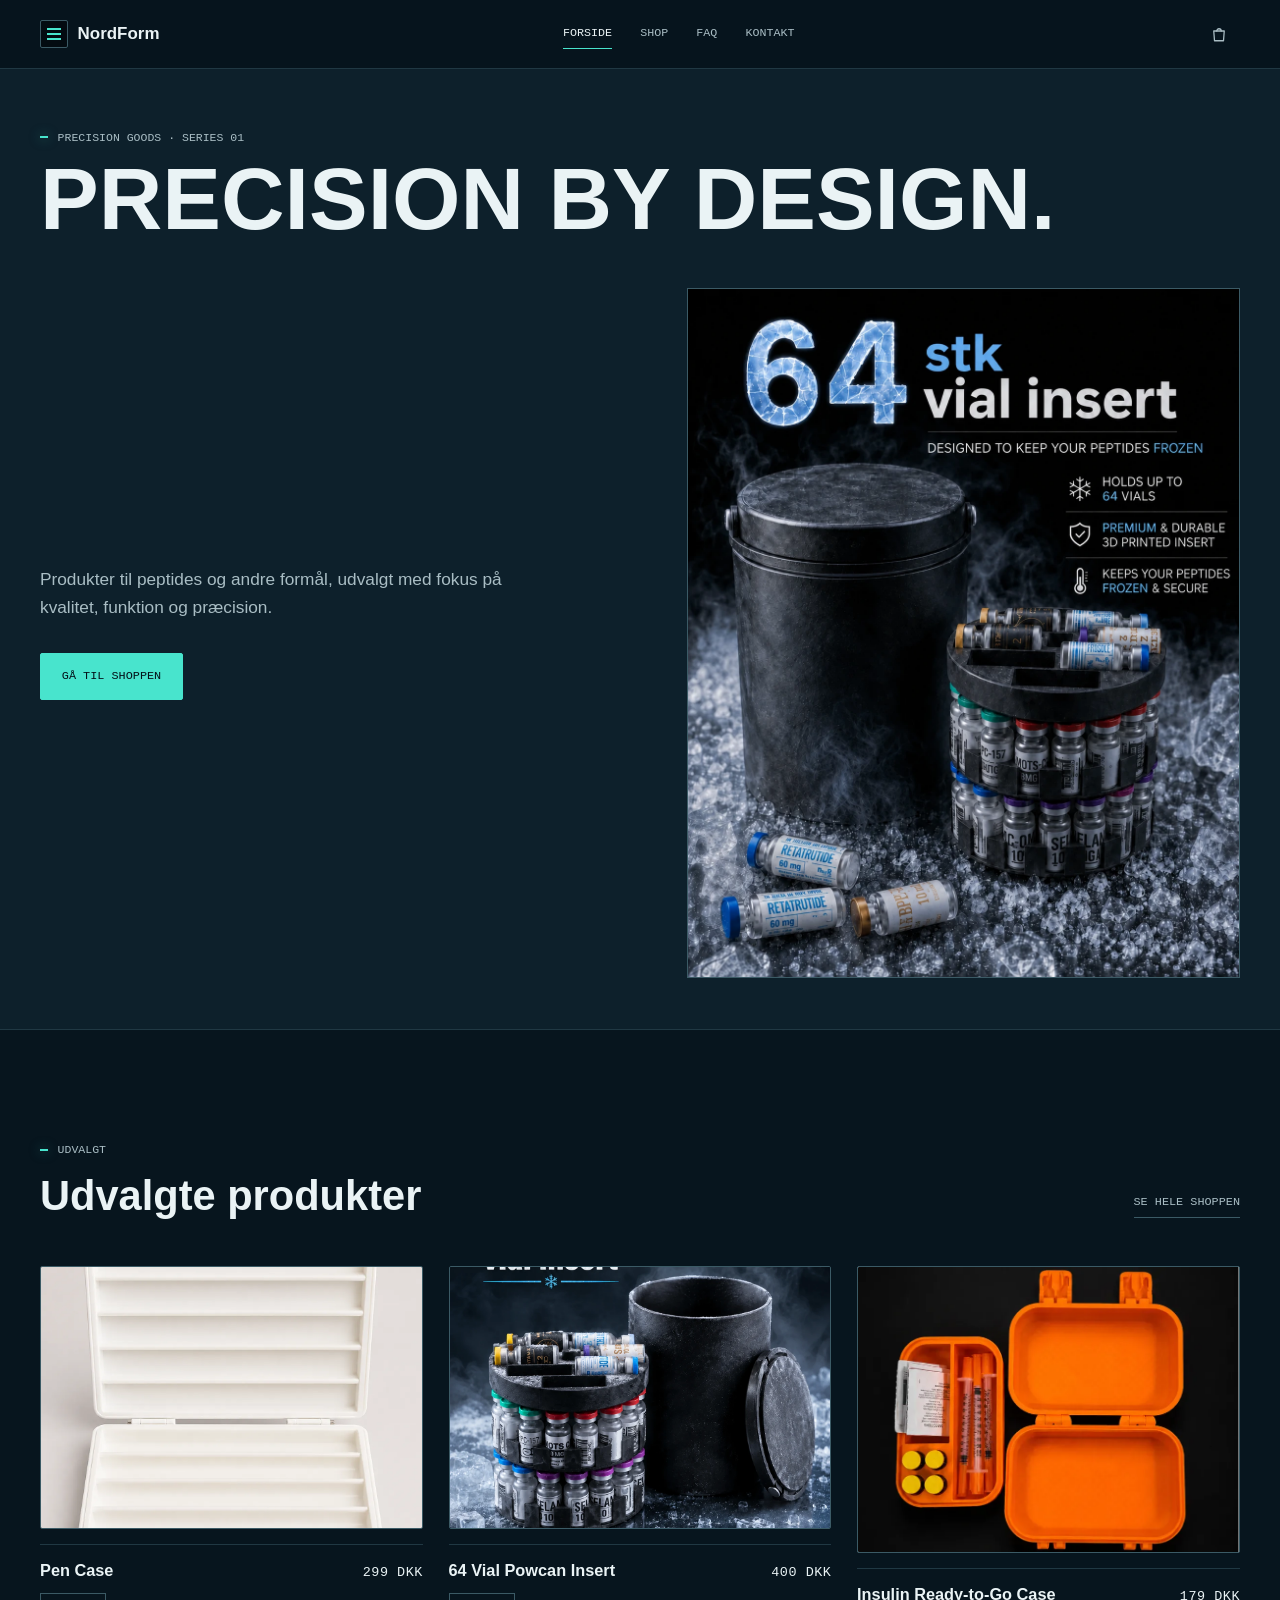
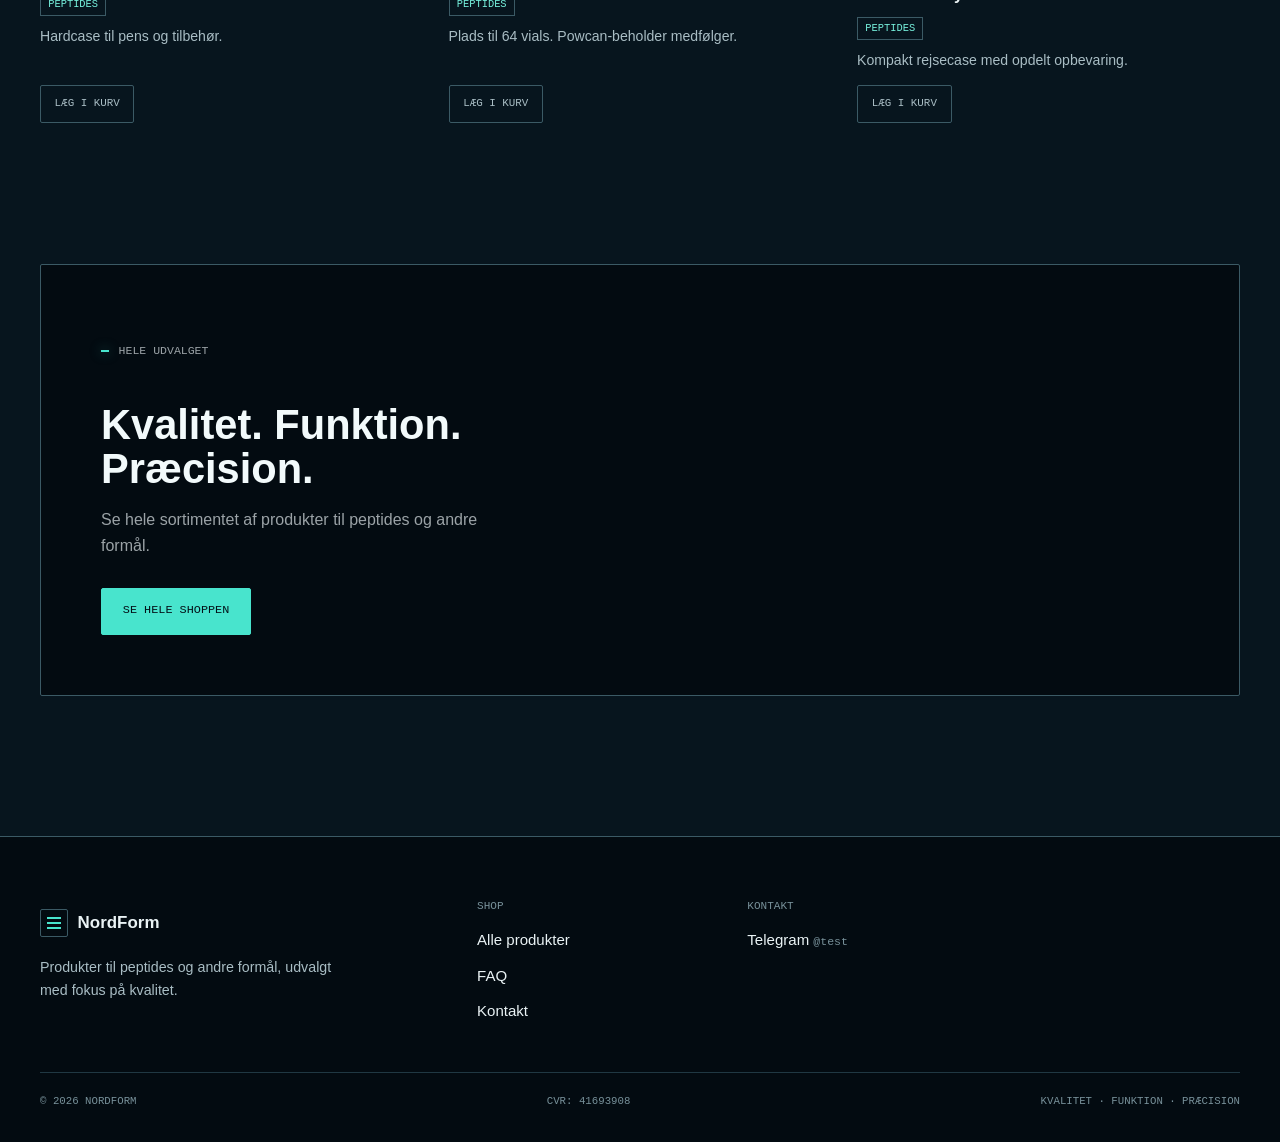
==== index.html @ 7361eb03 "1" ====
<!DOCTYPE html>
<html lang="da">
<head>
<meta charset="utf-8">
<meta name="viewport" content="width=device-width, initial-scale=1">
<title>NordForm | Shop af opbevaring og tilbehør</title>
<meta name="description" content="Shop NordForms udvalg af organiserings- og opbevaringsprodukter til vials, pens og tilbehør. Se priser og bestil via Telegram.">
<link rel="canonical" href="https://melorm301.github.io/3d-shop/">
<meta property="og:type" content="website">
<meta property="og:site_name" content="NordForm">
<meta property="og:title" content="NordForm | Shop af opbevaring og tilbehør">
<meta property="og:description" content="Shop NordForms udvalg af organiserings- og opbevaringsprodukter til vials, pens og tilbehør.">
<meta property="og:url" content="https://melorm301.github.io/3d-shop/">
<meta property="og:image" content="https://melorm301.github.io/3d-shop/images/products/64-vial-powcan-insert-02.webp">
<script type="application/ld+json">
{"@context":"https://schema.org","@graph":[{"@type":"WebSite","@id":"https://melorm301.github.io/3d-shop/#website","url":"https://melorm301.github.io/3d-shop/","name":"NordForm","inLanguage":"da"},{"@type":"Organization","@id":"https://melorm301.github.io/3d-shop/#organization","name":"NordForm","url":"https://melorm301.github.io/3d-shop/","identifier":{"@type":"PropertyValue","propertyID":"CVR","value":"41693908"}}]}
</script>
<meta name="theme-color" content="#07151E">
<link rel="icon" href="assets/favicon.svg" type="image/svg+xml">
<link rel="stylesheet" href="css/style.css">
</head>
<body>

<a class="skip-link" href="#main">Spring til indhold</a>

<header class="site-header">
  <div class="wrap header-bar">
    <a class="brand" href="index.html" aria-label="Til forsiden">
      <span class="brand-mark" aria-hidden="true"><i></i><i></i><i></i></span>
      <span class="brand-name" data-shop-name>NordForm</span>
    </a>

    <nav class="nav" aria-label="Hovedmenu">
      <a class="nav-link" href="index.html" aria-current="page">Forside</a>
      <a class="nav-link" href="shop.html">Shop</a>
      <a class="nav-link" href="faq.html">FAQ</a>
      <a class="nav-link" href="contact.html">Kontakt</a>
    </nav>

    <div class="header-actions">
      <a class="cart-link" href="cart.html" aria-label="Kurv"><span data-icon="bag"></span><span class="cart-count" data-cart-count hidden>0</span></a>
      <button class="nav-toggle" type="button" data-nav-toggle aria-expanded="false" aria-controls="mobile-nav" aria-label="Åbn menu">
        <svg class="icon" viewBox="0 0 24 24" aria-hidden="true" focusable="false"><path d="M4 6h16"/><path d="M4 12h16"/><path d="M4 18h16"/></svg>
      </button>
    </div>
  </div>

  <div class="mobile-nav" id="mobile-nav" data-mobile-nav>
    <a href="index.html">Forside</a>
    <a href="shop.html">Shop</a>
    <a href="faq.html">FAQ</a>
    <a href="contact.html">Kontakt</a>
    <a href="cart.html">Kurv <span class="cart-count" data-cart-count hidden>0</span></a>
  </div>
</header>

<main id="main">

  <!-- ===================== HERO ===================== -->
  <section class="hero">
    <div class="wrap">
      <p class="eyebrow">Precision goods · Series 01</p>
      <h1 class="display hero-title">Precision by design.</h1>

      <div class="hero-body">
        <a class="hero-media" href="product.html?id=64-vial-powcan-insert" aria-label="Se 64 Vial Powcan Insert">
          <img
            src="images/products/64-vial-powcan-insert-02.webp"
            alt="64 Vial Powcan Insert med Powcan-beholder og plads til 64 vials"
            width="1122"
            height="1402"
            fetchpriority="high"
          >
        </a>

        <div class="hero-copy">
          <p class="lede">
            Produkter til peptides og andre formål, udvalgt med fokus på kvalitet,
            funktion og præcision.
          </p>

          <div class="hero-actions">
            <a class="btn btn-accent" href="shop.html">Gå til shoppen</a>
          </div>
        </div>

      </div>
    </div>
  </section>

  <!-- ===================== UDVALGTE PRODUKTER ===================== -->
  <section class="section" id="shop">
    <div class="wrap">
      <div class="section-head">
        <div>
          <p class="eyebrow">Udvalgt</p>
          <h2 class="h2">Udvalgte produkter</h2>
        </div>
        <a class="link-quiet" href="shop.html">Se hele shoppen</a>
      </div>

      <div class="product-grid product-grid--featured" data-products data-limit="3"></div>
    </div>
  </section>

  <!-- ===================== CTA ===================== -->
  <section class="section-tight">
    <div class="wrap">
      <div class="cta-band" data-reveal>
        <div class="cta-band-inner">
          <div>
            <p class="eyebrow">Hele udvalget</p>
            <h2 class="h2">Kvalitet. Funktion. Præcision.</h2>
            <p>
              Se hele sortimentet af produkter til peptides og andre formål.
            </p>
            <a class="btn btn-primary" href="shop.html">Se hele shoppen</a>
          </div>
        </div>
      </div>
    </div>
  </section>

</main>

<footer class="site-footer">
  <div class="wrap">
    <div class="footer-grid">
      <div class="footer-brand-col">
        <a class="brand" href="index.html">
          <span class="brand-mark" aria-hidden="true"><i></i><i></i><i></i></span>
          <span class="brand-name" data-shop-name>NordForm</span>
        </a>
        <p class="footer-about">
          Produkter til peptides og andre formål, udvalgt med fokus på kvalitet.
        </p>
      </div>

      <div class="footer-col">
        <h3>Shop</h3>
        <ul>
          <li><a href="shop.html">Alle produkter</a></li>
          <li><a href="faq.html">FAQ</a></li>
          <li><a href="contact.html">Kontakt</a></li>
        </ul>
      </div>

      <div class="footer-col">
        <h3>Kontakt</h3>
        <ul>
          <li><a href="https://t.me/test" data-shop-telegram target="_blank" rel="noopener noreferrer">Telegram <span class="mono telegram-handle" data-shop-telegram-handle>@test</span></a></li>
        </ul>
      </div>
    </div>

    <div class="footer-bottom">
      <span>© <span data-shop-year>2026</span> <span data-shop-name>NordForm</span></span>
      <span>CVR: <span data-shop-cvr>41693908</span></span>
      <span>Kvalitet · Funktion · Præcision</span>
    </div>
  </div>
</footer>

<script src="js/products.js"></script>
<script src="js/cart.js"></script>
<script src="js/main.js"></script>
</body>
</html>
---- css/style.css ----
/* ==========================================================================
   NordForm — fælles stylesheet
   Statisk site, ingen frameworks. Tokens først, derefter komponenter.
   ========================================================================== */

:root{
  --paper:        #07151E;
  --paper-rgb:    7 21 30;
  --paper-2:      #0D202B;
  --paper-3:      #142C37;

  --ink:          #EAF3F5;
  --ink-rgb:      234 243 245;
  --ink-2:        #F7FBFC;
  --ink-soft:     #A9BDC4;
  --ink-faint:    #78919A;

  --line:         #203843;
  --line-strong:  #3B5A65;

  --accent:       #48E4CD;
  --accent-deep:  #76F1DD;
  --accent-soft:  #103B40;

  --dark:         #030B11;
  --dark-2:       #0B1821;
  --on-dark:      #E9F2F4;
  --on-dark-soft: rgb(233 242 244 / .66);
  --on-dark-line: rgb(255 255 255 / .14);

  --ok:           #62CFA3;

  --sans: "Inter", "Helvetica Neue", Helvetica, Arial, system-ui, -apple-system, sans-serif;
  --mono: ui-monospace, "SF Mono", "JetBrains Mono", "Roboto Mono", Menlo, Consolas, monospace;

  --wrap: 1200px;
  --wrap-wide: 1440px;
  --gutter: clamp(1.15rem, 4vw, 2.5rem);
  --space-section: clamp(3.5rem, 8vw, 7rem);
  --space-block: clamp(1.5rem, 3vw, 2.5rem);
  --header-h: 68px;

  --r-xs: 3px;
  --r-sm: 4px;
  --r: 5px;
  --r-lg: 8px;

  --shadow-md: 0 18px 40px -30px rgb(0 0 0 / .8);
  --shadow-lg: 0 40px 80px -55px rgb(0 0 0 / .9);

  --ease: cubic-bezier(.2,.7,.2,1);
}

/* --- Reset ------------------------------------------------------------- */

*,*::before,*::after{ box-sizing: border-box; }

html{
  -webkit-text-size-adjust: 100%;
  scroll-behavior: smooth;
  scroll-padding-top: calc(var(--header-h) + 1.5rem);
}

body{
  margin: 0;
  background-color: var(--paper);
  color: var(--ink);
  font-family: var(--sans);
  font-size: 1rem;
  line-height: 1.65;
  font-weight: 400;
  text-rendering: optimizeLegibility;
  -webkit-font-smoothing: antialiased;
  overflow-x: hidden;
}

img, svg, video{ display: block; max-width: 100%; }
img{ height: auto; }

button, input, select, textarea{ font: inherit; color: inherit; }
button{ background: none; border: 0; padding: 0; cursor: pointer; }
a{ color: inherit; }

:focus-visible{ outline: 2px solid var(--accent); outline-offset: 3px; border-radius: var(--r-xs); }
::selection{ background: var(--accent); color: #031018; }

/* --- Layout ------------------------------------------------------------ */

.wrap{ width: min(100% - (var(--gutter) * 2), var(--wrap)); margin-inline: auto; }
.wrap-wide{ width: min(100% - (var(--gutter) * 2), var(--wrap-wide)); margin-inline: auto; }

.section{ padding-block: var(--space-section); }
.section-tight{ padding-block: var(--space-block); }

.hairline{ height: 1px; border: 0; margin: 0; background: var(--line); }

.skip-link{
  position: absolute;
  left: var(--gutter);
  top: .5rem;
  z-index: 200;
  background: var(--ink);
  color: var(--paper);
  padding: .75rem 1rem;
  border-radius: var(--r);
  text-decoration: none;
  transform: translateY(-220%);
  transition: transform .24s var(--ease);
}
.skip-link:focus{ transform: none; }

/* --- Typografi --------------------------------------------------------- */

.eyebrow{
  display: inline-flex;
  align-items: center;
  gap: .6rem;
  margin: 0;
  font-family: var(--mono);
  font-size: .72rem;
  letter-spacing: .14em;
  text-transform: uppercase;
  color: var(--ink-soft);
}
.eyebrow::before{
  content: "";
  width: 8px;
  height: 2px;
  background: var(--accent);
  box-shadow: 0 0 12px rgb(72 228 205 / .55);
}

.mono{
  font-family: var(--mono);
  font-size: .72rem;
  letter-spacing: .12em;
  text-transform: uppercase;
  color: var(--ink-faint);
}
.telegram-handle{ text-transform: none; letter-spacing: .03em; }
.mono-ink{ color: var(--ink-soft); }

h1,h2,h3,h4{ margin: 0; font-weight: 700; line-height: 1.05; }

.display{
  font-size: 5.5rem;
  line-height: .86;
  font-weight: 650;
  text-transform: uppercase;
}
.page-title{ font-size: 4.25rem; max-width: 15ch; margin-top: 1rem; }
.h1{ font-size: 3.4rem; line-height: 1.02; }
.h2{ font-size: 2.6rem; line-height: 1.06; }
.h3{ font-size: 1.15rem; line-height: 1.3; font-weight: 650; }
.h4{ font-size: .95rem; line-height: 1.35; font-weight: 650; }

.lede{ font-size: 1.08rem; line-height: 1.6; color: var(--ink-soft); max-width: 46ch; margin: 0; }
.body{ font-size: .96rem; color: var(--ink-soft); margin: 0; }
.body-sm{ font-size: .88rem; color: var(--ink-soft); margin: 0; }
.tight{ max-width: 58ch; }

.section-head{
  display: flex;
  flex-wrap: wrap;
  align-items: flex-end;
  justify-content: space-between;
  gap: 1.25rem 2rem;
  margin-bottom: clamp(1.75rem, 4vw, 3rem);
}
.section-head .h2{ margin-top: .9rem; }

/* --- Ikoner ------------------------------------------------------------ */

.icon{
  width: 18px;
  height: 18px;
  flex: none;
  stroke: currentColor;
  fill: none;
  stroke-width: 1.7;
  stroke-linecap: round;
  stroke-linejoin: round;
}
.icon-sm{ width: 15px; height: 15px; }

/* --- Knapper ----------------------------------------------------------- */

.btn{
  display: inline-flex;
  align-items: center;
  justify-content: center;
  gap: .55rem;
  min-height: 46px;
  padding: .8rem 1.3rem;
  border: 1px solid var(--ink);
  border-radius: 2px;
  background: transparent;
  color: var(--ink);
  font-family: var(--mono);
  font-size: .74rem;
  letter-spacing: .11em;
  text-transform: uppercase;
  text-decoration: none;
  cursor: pointer;
  transition: background-color .24s ease, color .24s ease, border-color .24s ease, transform .24s var(--ease);
}
.btn:hover{ background: var(--ink); color: var(--paper); }
.btn:active{ transform: translateY(1px); }
.btn[disabled]{ opacity: .5; cursor: not-allowed; }

.btn-primary{ background: var(--accent); color: #041219; border-color: var(--accent); }
.btn-primary:hover{ background: var(--accent-deep); border-color: var(--accent-deep); color: #041219; }

.btn-accent{ background: var(--accent); border-color: var(--accent); color: #041219; }
.btn-accent:hover{ background: var(--accent-deep); border-color: var(--accent-deep); color: #041219; }

.btn-ghost{ border-color: var(--line-strong); color: var(--ink-soft); }
.btn-ghost:hover{ border-color: var(--ink); background: var(--ink); color: var(--paper); }

.btn-sm{ min-height: 38px; padding: .5rem .85rem; font-size: .68rem; }
.btn-block{ width: 100%; }

.link-quiet{
  display: inline-flex;
  align-items: center;
  gap: .4rem;
  font-family: var(--mono);
  font-size: .74rem;
  letter-spacing: .11em;
  text-transform: uppercase;
  text-decoration: none;
  color: var(--ink-soft);
  padding-bottom: .25rem;
  border-bottom: 1px solid var(--line-strong);
  transition: color .2s ease, border-color .2s ease;
}
.link-quiet:hover{ color: var(--accent-deep); border-color: var(--accent); }

/* --- Header ------------------------------------------------------------ */

.site-header{
  position: sticky;
  top: 0;
  z-index: 90;
  background: rgb(var(--paper-rgb) / .92);
  -webkit-backdrop-filter: saturate(130%) blur(14px);
  backdrop-filter: saturate(130%) blur(14px);
  border-bottom: 1px solid var(--line);
  transition: border-color .3s ease, box-shadow .3s ease;
}
.site-header.is-stuck{
  border-bottom-color: var(--line);
  box-shadow: 0 12px 32px -24px rgb(0 0 0 / .9);
}

.header-bar{
  display: flex;
  align-items: center;
  gap: clamp(.75rem, 2vw, 2rem);
  min-height: var(--header-h);
  padding-block: .75rem;
}

.brand{ display: inline-flex; align-items: center; gap: .6rem; text-decoration: none; flex: none; }
.brand-mark{
  width: 28px;
  height: 28px;
  flex: none;
  border-radius: 2px;
  background: var(--dark);
  border: 1px solid var(--line-strong);
  display: grid;
  align-content: center;
  gap: 3px;
  padding: 0 6px;
}
.brand-mark i{ display: block; height: 2px; background: var(--accent); }
.brand-name{ font-size: 1.06rem; font-weight: 750; }

.nav{
  display: flex;
  align-items: center;
  gap: clamp(1rem, 2.2vw, 1.9rem);
  flex: 1 1 auto;
  justify-content: center;
}
.nav-link{
  position: relative;
  padding-block: .45rem;
  font-family: var(--mono);
  font-size: .73rem;
  letter-spacing: .12em;
  text-transform: uppercase;
  text-decoration: none;
  color: var(--ink-soft);
  transition: color .2s ease;
}
.nav-link::after{
  content: "";
  position: absolute;
  left: 0;
  right: 100%;
  bottom: .1rem;
  height: 1px;
  background: var(--accent);
  transition: right .3s var(--ease);
}
.nav-link:hover{ color: var(--ink); }
.nav-link:hover::after{ right: 0; }
.nav-link[aria-current="page"]{ color: var(--ink); }
.nav-link[aria-current="page"]::after{ right: 0; }

.header-actions{ display: flex; align-items: center; gap: .5rem; flex: none; }
.cart-link{ position: relative; display: inline-flex; align-items: center; justify-content: center; gap: .45rem; min-width: 42px; min-height: 42px; padding: 0 .55rem; color: var(--ink-soft); text-decoration: none; }
.cart-link:hover,.cart-link[aria-current="page"]{ color: var(--ink); }
.cart-count{ display: inline-grid; place-items: center; min-width: 19px; height: 19px; padding-inline: 4px; border-radius: 99px; background: var(--accent); color: #041219; font: 600 .67rem var(--mono); }
.cart-count[hidden]{ display: none; }
.cart-label{ font-family: var(--mono); font-size: .7rem; text-transform: uppercase; letter-spacing: .08em; }

.nav-toggle{
  display: none;
  align-items: center;
  justify-content: center;
  width: 42px;
  height: 42px;
  border: 1px solid var(--line-strong);
  border-radius: 2px;
  color: var(--ink);
  transition: border-color .22s ease;
}
.nav-toggle:hover{ border-color: var(--ink); }

.mobile-nav{
  position: fixed;
  left: 0;
  right: 0;
  top: var(--header-h);
  z-index: 89;
  background: var(--dark-2);
  border-bottom: 1px solid var(--line);
  padding: 1rem var(--gutter) 1.5rem;
  display: grid;
  gap: .1rem;
  opacity: 0;
  visibility: hidden;
  transform: translateY(-14px);
  transition: opacity .26s ease, transform .26s var(--ease), visibility .26s;
}
.mobile-nav.is-open{ opacity: 1; visibility: visible; transform: none; }
.mobile-nav a{
  display: flex;
  align-items: center;
  justify-content: space-between;
  gap: 1rem;
  padding: .95rem 0;
  border-bottom: 1px solid var(--line);
  text-decoration: none;
  font-family: var(--mono);
  font-size: .78rem;
  letter-spacing: .12em;
  text-transform: uppercase;
  color: var(--ink-soft);
}
.mobile-nav a:hover{ color: var(--ink); }
.mobile-nav .mobile-nav-cta{ margin-top: 1rem; border-bottom: 0; }

/* --- Hero (forside) ----------------------------------------------------- */

.hero{
  padding-top: clamp(1.75rem, 4vw, 3.25rem);
  padding-bottom: clamp(2.5rem, 4vw, 3.5rem);
  background: var(--paper-2);
  border-bottom: 1px solid var(--line);
}

.hero-title{ margin: .9rem 0 0; max-width: none; }

.hero-body{
  display: grid;
  grid-template-columns: minmax(0, 1fr) minmax(0, .9fr);
  grid-template-areas: "copy media";
  gap: clamp(1.25rem, 2.6vw, 2.25rem);
  margin-top: clamp(1.75rem, 4vw, 3.25rem);
  align-items: center;
}

.hero-copy{ grid-area: copy; }
.hero-copy .lede{ max-width: 54ch; }
.hero-copy .lede{ margin-bottom: 2rem; }
.hero-media{
  grid-area: media;
  display: block;
  min-width: 0;
  overflow: hidden;
  border: 1px solid var(--line-strong);
  background: #07151E;
}
.hero-media img{
  width: 100%;
  aspect-ratio: 4 / 5;
  object-fit: cover;
}

.hero-actions{
  display: flex;
  flex-wrap: wrap;
  align-items: center;
  gap: 1rem 1.25rem;
  margin-bottom: 0;
}

/* --- Shop-katalog ------------------------------------------------------ */

.catalog-intro{
  padding-block: clamp(3.5rem, 9vw, 7.5rem) clamp(2rem, 5vw, 4rem);
  background: var(--paper-2);
  border-bottom: 1px solid var(--line);
}
.catalog-title{ margin-top: .75rem; }
.catalog-intro-bottom{
  display: flex;
  align-items: flex-end;
  justify-content: space-between;
  gap: 2rem;
  margin-top: clamp(1.5rem, 4vw, 3rem);
  padding-top: 1.4rem;
  border-top: 1px solid var(--line-strong);
}
.catalog-intro-bottom .lede{ max-width: 52ch; }
.catalog-count{
  flex: none;
  color: var(--ink-faint);
  font-family: var(--mono);
  font-size: .7rem;
  letter-spacing: .12em;
  text-transform: uppercase;
}
.catalog-section{ padding-top: clamp(1rem, 3vw, 2rem); }
.catalog-toolbar{
  display: flex;
  align-items: center;
  gap: .75rem;
  padding-bottom: 1rem;
  margin-bottom: clamp(1.25rem, 2.4vw, 2rem);
  border-bottom: 1px solid var(--line);
}
.catalog-toolbar label{ font-size: .84rem; font-weight: 600; }
.catalog-toolbar select{
  min-width: 11rem;
  padding: .65rem 2.2rem .65rem .75rem;
  border: 1px solid var(--line-strong);
  border-radius: 2px;
  background: var(--paper);
  color: var(--ink);
  font: inherit;
}
.catalog-results{
  margin: 0 0 0 auto;
  color: var(--ink-faint);
  font-family: var(--mono);
  font-size: .72rem;
}
.catalog-empty{ grid-column: 1 / -1; color: var(--ink-soft); }
.category-tag{
  display: inline-flex;
  align-self: flex-start;
  padding: .25rem .45rem;
  border: 1px solid var(--line-strong);
  color: var(--accent-deep);
  font-family: var(--mono);
  font-size: .65rem;
  line-height: 1.2;
  text-transform: uppercase;
}
.product-category{ margin-bottom: .8rem; }
.product-grid.product-grid--catalog,
.product-grid.product-grid--featured{ grid-template-columns: repeat(3, minmax(0, 1fr)); }
.product-grid--catalog .pcard,
.product-grid--featured .pcard{ grid-column: auto; }
.product-grid--catalog .pcard--full,
.product-grid--featured .pcard--full{ display: flex; grid-template-columns: minmax(0, 1fr); }
.product-grid--catalog .pcard--full .pcard-body,
.product-grid--featured .pcard--full .pcard-body{
  margin-top: .95rem;
  padding-top: .95rem;
  border-top: 1px solid var(--line);
}
.product-grid--catalog .pcard-media,
.product-grid--featured .pcard-media,
.product-grid--catalog .pcard--full .pcard-media,
.product-grid--featured .pcard--full .pcard-media{ aspect-ratio: 4 / 3; }
/* --- Produktkort -------------------------------------------------------- */

.product-grid{
  display: grid;
  grid-template-columns: repeat(6, minmax(0, 1fr));
  gap: clamp(1.25rem, 2.4vw, 2rem) clamp(1rem, 2vw, 1.75rem);
}

.pcard{ display: flex; flex-direction: column; text-decoration: none; color: inherit; }
.pcard-link{ display: flex; flex: 1; flex-direction: column; color: inherit; text-decoration: none; }
.pcard-add{ align-self: flex-start; margin-top: .85rem; }
.pcard--half{ grid-column: span 3; }
.pcard--third{ grid-column: span 2; }
.pcard--full{ grid-column: span 6; }

.pcard-media{
  position: relative;
  display: block;
  overflow: hidden;
  border: 1px solid var(--line-strong);
  border-radius: 2px;
  background: #E8EEF0;
  aspect-ratio: 4 / 3;
}
.pcard--half .pcard-media{ aspect-ratio: 16 / 11; }
.pcard--full .pcard-media{ aspect-ratio: 21 / 9; }
.pcard-media img{ width: 100%; height: 100%; object-fit: cover; transition: transform .8s var(--ease); }
.pcard:hover .pcard-media img{ transform: scale(1.04); }

.pcard-body{
  position: relative;
  display: flex;
  flex-direction: column;
  gap: .55rem;
  padding-top: .95rem;
  margin-top: .95rem;
  border-top: 1px solid var(--line);
}
.pcard-body::before{
  content: "";
  position: absolute;
  top: -1px;
  left: 0;
  width: 0;
  height: 1px;
  background: var(--accent);
  box-shadow: 0 0 10px rgb(72 228 205 / .55);
  transition: width .45s var(--ease);
}
.pcard:hover .pcard-body::before{ width: 100%; }

.pcard-meta{ display: flex; align-items: baseline; justify-content: space-between; gap: 1rem; }
.pcard-name{ font-size: 1.02rem; font-weight: 650; line-height: 1.25; }
.pcard-price{
  font-family: var(--mono);
  font-size: .84rem;
  letter-spacing: .04em;
  white-space: nowrap;
  transition: color .24s ease;
}
.pcard:hover .pcard-price{ color: var(--accent-deep); }

.pcard-desc{ margin: 0; }

.pcard--full{
  display: grid;
  grid-template-columns: minmax(0, 1.15fr) minmax(0, .85fr);
  align-items: center;
  gap: clamp(1.5rem, 3vw, 3rem);
}
.pcard--full .pcard-body{ border-top: 0; margin-top: 0; padding-top: 0; }
.pcard--full .pcard-name{ font-size: 1.5rem; }
/* --- Maker-sektion og proces -------------------------------------------- */

.maker-note{ max-width: 62ch; margin-top: clamp(2rem, 4vw, 3rem); }

.process-rail{
  display: grid;
  grid-template-columns: repeat(4, minmax(0, 1fr));
  gap: clamp(1rem, 2.2vw, 2.25rem);
  position: relative;
  margin: 0;
  padding: 0;
  list-style: none;
}
.process-rail::before{
  content: "";
  position: absolute;
  top: 26px;
  left: 0;
  right: 0;
  height: 1px;
  background-image: repeating-linear-gradient(to right, var(--line-strong) 0 7px, transparent 7px 14px);
}

.stage{ position: relative; padding-top: 4.4rem; }
.stage::before{
  content: "";
  position: absolute;
  top: 21px;
  left: 0;
  width: 11px;
  height: 11px;
  border-radius: 50%;
  background: var(--paper);
  border: 1.5px solid var(--ink);
  transition: background-color .3s ease, border-color .3s ease, transform .3s var(--ease);
}
.stage:hover::before{ background: var(--accent); border-color: var(--accent); transform: scale(1.25); }
.stage-num{ font-family: var(--mono); font-size: .7rem; letter-spacing: .14em; color: var(--accent-deep); }
.stage .h4{ margin: .3rem 0 .45rem; }
.stage p{ margin: 0; font-size: .9rem; color: var(--ink-soft); }
/* --- Latest off the printer --------------------------------------------- */

.latest-list{ border-top: 1px solid var(--line); margin: 0; padding: 0; list-style: none; }
.latest-item{
  display: grid;
  grid-template-columns: 76px minmax(0, 1.4fr) minmax(0, 1fr) auto;
  align-items: center;
  gap: clamp(1rem, 2.4vw, 2rem);
  padding-block: 1.1rem;
  border-bottom: 1px solid var(--line);
  text-decoration: none;
  color: inherit;
  transition: background-color .25s ease, padding-left .25s ease;
}
.latest-item:hover{ background-color: rgb(72 228 205 / .06); padding-left: .75rem; }
.latest-thumb{
  aspect-ratio: 1;
  overflow: hidden;
  border: 1px solid var(--line);
  border-radius: var(--r-sm);
  background: var(--paper-2);
}
.latest-thumb img{ width: 100%; height: 100%; object-fit: cover; }
.latest-name{ font-weight: 650; }
.latest-note{ font-size: .88rem; color: var(--ink-soft); }
.latest-status{
  display: inline-flex;
  align-items: center;
  gap: .45rem;
  font-family: var(--mono);
  font-size: .67rem;
  letter-spacing: .12em;
  text-transform: uppercase;
  color: var(--ink-faint);
  white-space: nowrap;
}
.latest-status::before{ content: ""; width: 6px; height: 6px; border-radius: 999px; background: var(--line-strong); }
.latest-status[data-state="ready"]::before{ background: var(--ok); }
.latest-status[data-state="printing"]::before{ background: var(--accent); }

/* --- CTA-band ----------------------------------------------------------- */

.cta-band{
  position: relative;
  background: var(--dark);
  color: var(--on-dark);
  border: 1px solid var(--line-strong);
  border-radius: 2px;
  padding: clamp(1.75rem, 5vw, 3.75rem);
  overflow: hidden;
}
.cta-band-inner{
  position: relative;
  max-width: 56ch;
}
.cta-band .eyebrow{ color: var(--on-dark-soft); }
.cta-band h2{ margin-top: .9rem; color: #F2FAFB; max-width: 22ch; }
.cta-band p{ color: var(--on-dark-soft); max-width: 46ch; margin: 1rem 0 1.75rem; }
.cta-band .btn-primary{ background: var(--accent); border-color: var(--accent); color: #041219; }
.cta-band .btn-primary:hover{ background: var(--accent-deep); border-color: var(--accent-deep); }

/* --- Breadcrumb --------------------------------------------------------- */

.breadcrumb{
  display: flex;
  flex-wrap: wrap;
  align-items: center;
  gap: .6rem;
  padding-block: clamp(1.25rem, 3vw, 2rem);
  font-family: var(--mono);
  font-size: .68rem;
  letter-spacing: .12em;
  text-transform: uppercase;
  color: var(--ink-faint);
}
.breadcrumb a{ text-decoration: none; transition: color .2s ease; }
.breadcrumb a:hover{ color: var(--accent-deep); }
.breadcrumb .sep{ color: var(--line-strong); }

/* --- Produktside -------------------------------------------------------- */

.product-layout{
  display: grid;
  grid-template-columns: minmax(0, 1.3fr) minmax(0, .85fr);
  gap: clamp(1.75rem, 4vw, 4rem);
  align-items: start;
}

.gallery{
  position: sticky;
  top: calc(var(--header-h) + 1.5rem);
  display: grid;
  gap: .6rem;
}
.gallery-main{
  position: relative;
  overflow: hidden;
  border: 1px solid var(--line-strong);
  border-radius: 2px;
  background: #E8EEF0;
  aspect-ratio: 4 / 3;
}
.gallery-main img{ width: 100%; height: 100%; object-fit: cover; transition: transform .9s var(--ease); }
.gallery-main:hover img{ transform: scale(1.02); }

/* Større hovedbillede på desktop, saa galleriet balancerer info-kolonnen. */
@media (min-width: 901px){
  .gallery-main{ aspect-ratio: 1 / 1; }

  /* Tekst og billede står midt for hinanden i hero'en. */
  .hero-body{ align-items: center; }
}

.gallery-zoom{
  position: absolute;
  right: .85rem;
  bottom: .85rem;
  display: inline-flex;
  align-items: center;
  gap: .45rem;
  padding: .5rem .7rem;
  background: rgb(7 21 30 / .94);
  -webkit-backdrop-filter: blur(8px);
  backdrop-filter: blur(8px);
  border: 1px solid var(--line);
  border-radius: 2px;
  font-family: var(--mono);
  font-size: .65rem;
  letter-spacing: .12em;
  text-transform: uppercase;
  color: var(--ink-soft);
  transition: color .2s ease, border-color .2s ease;
}
.gallery-zoom:hover{ color: var(--ink); border-color: var(--ink); }

.gallery-thumbs{
  display: grid;
  grid-template-columns: repeat(auto-fill, minmax(84px, 1fr));
  gap: .6rem;
}
.gallery-thumb{
  position: relative;
  aspect-ratio: 4 / 3;
  overflow: hidden;
  border: 1px solid var(--line);
  border-radius: var(--r-sm);
  background: var(--paper-2);
  opacity: .72;
  transition: border-color .22s ease, opacity .22s ease;
}
.gallery-thumb img{ width: 100%; height: 100%; object-fit: cover; }
.gallery-thumb:hover{ opacity: 1; }
.gallery-thumb[aria-current="true"]{ border-color: var(--ink); opacity: 1; }
.gallery-thumbs[hidden]{ display: none; }

.lightbox{
  width: min(1080px, 92vw);
  max-width: none;
  padding: 0;
  border: 1px solid var(--line);
  border-radius: 2px;
  background: var(--paper);
  color: var(--ink);
  overflow: hidden;
}
.lightbox::backdrop{ background: rgb(0 0 0 / .82); }
.lightbox-img{ width: 100%; aspect-ratio: 4 / 3; object-fit: cover; background: var(--paper-2); }
.lightbox-bar{
  display: flex;
  align-items: center;
  justify-content: space-between;
  gap: 1rem;
  padding: .7rem .9rem;
  border-top: 1px solid var(--line);
}
.lightbox-nav{ display: inline-flex; gap: .4rem; }
.lightbox-btn{
  display: inline-flex;
  align-items: center;
  gap: .45rem;
  min-height: 38px;
  padding: .4rem .7rem;
  border: 1px solid var(--line-strong);
  border-radius: var(--r-sm);
  font-family: var(--mono);
  font-size: .66rem;
  letter-spacing: .12em;
  text-transform: uppercase;
  color: var(--ink-soft);
  transition: border-color .2s ease, color .2s ease;
}
.lightbox-btn:hover{ border-color: var(--ink); color: var(--ink); }

.product-name{ margin: 0 0 .75rem; }
.product-price{ font-family: var(--mono); font-size: 1.05rem; letter-spacing: .04em; color: var(--ink); }
.product-lead{ margin: 1.15rem 0 0; }
.buy-row{ display: flex; flex-wrap: wrap; align-items: center; gap: .75rem; }
.qty,.cart-quantity{ display: inline-flex; align-items: center; justify-content: space-between; min-width: 122px; min-height: 44px; border: 1px solid var(--line-strong); }
.qty button,.cart-quantity button{ display: grid; place-items: center; width: 40px; min-height: 42px; color: var(--ink); font-size: 1.2rem; }
.qty button:hover,.cart-quantity button:hover{ background: var(--paper-3); }
.qty-value,.cart-quantity span{ min-width: 26px; text-align: center; font-family: var(--mono); }
.cart-page{ margin-top: 2rem; }
.cart-layout{ display: grid; grid-template-columns: minmax(0, 1fr) minmax(260px, 340px); align-items: start; gap: clamp(2rem, 5vw, 4.5rem); }
.cart-items{ border-top: 1px solid var(--line); }
.cart-row{ display: grid; grid-template-columns: 90px minmax(120px, 1fr) auto auto auto; align-items: center; gap: 1rem; padding-block: 1rem; border-bottom: 1px solid var(--line); }
.cart-thumb{ display: block; aspect-ratio: 4 / 3; overflow: hidden; background: var(--paper-2); }
.cart-thumb img{ width: 100%; height: 100%; object-fit: cover; }
.cart-item-main{ display: grid; gap: .25rem; }
.cart-item-name{ font-weight: 650; text-decoration: none; }
.cart-item-name:hover{ color: var(--accent); }
.cart-line-price{ min-width: 90px; text-align: right; font-family: var(--mono); font-size: .82rem; font-weight: 500; }
.cart-remove{ color: var(--ink-faint); font-size: .8rem; text-decoration: underline; text-underline-offset: 3px; }
.cart-remove:hover{ color: var(--ink); }
.cart-summary{ display: grid; gap: .9rem; padding: 1.25rem; border: 1px solid var(--line-strong); background: var(--paper-2); }
.cart-total{ display: flex; align-items: baseline; justify-content: space-between; gap: 1rem; padding-block: .75rem; border-block: 1px solid var(--line); }
.cart-total strong{ font: 500 1rem var(--mono); }
.cart-summary .mt-md{ margin-top: .25rem; }
.cart-summary .link-quiet{ justify-self: start; }
.cart-empty{ max-width: 520px; padding: 2rem 0; }

.field-group{ margin-top: 1.75rem; padding-top: 1.5rem; border-top: 1px solid var(--line); }
.field-label{
  display: flex;
  align-items: baseline;
  justify-content: space-between;
  gap: 1rem;
  margin-bottom: .7rem;
  font-family: var(--mono);
  font-size: .69rem;
  letter-spacing: .13em;
  text-transform: uppercase;
  color: var(--ink-faint);
}
.field-label b{ color: var(--ink-soft); font-weight: 500; text-transform: none; letter-spacing: .02em; }

.chipset{ display: flex; flex-wrap: wrap; gap: .5rem; }
.color-chip{
  display: inline-flex;
  align-items: center;
  gap: .55rem;
  min-height: 42px;
  padding: .4rem .85rem .4rem .6rem;
  border: 1px solid var(--line-strong);
  border-radius: var(--r);
  font-size: .88rem;
  color: var(--ink-soft);
  transition: border-color .2s ease, color .2s ease, background-color .2s ease;
}
.color-chip:hover{ border-color: var(--ink); color: var(--ink); }
.color-chip[aria-pressed="true"]{ border-color: var(--accent); background: var(--accent); color: #041219; }
.color-chip i{
  width: 15px;
  height: 15px;
  border-radius: 999px;
  border: 1px solid rgb(234 243 245 / .22);
  flex: none;
}
.color-chip[aria-pressed="true"] i{ border-color: rgb(234 243 245 / .4); }

.size-chip{
  min-height: 42px;
  padding: .4rem .95rem;
  border: 1px solid var(--line-strong);
  border-radius: var(--r);
  font-family: var(--mono);
  font-size: .7rem;
  letter-spacing: .1em;
  text-transform: uppercase;
  color: var(--ink-soft);
  transition: border-color .2s ease, color .2s ease, background-color .2s ease;
}
.size-chip:hover{ border-color: var(--ink); color: var(--ink); }
.size-chip[aria-pressed="true"]{ border-color: var(--accent); background: var(--accent); color: #041219; }

.related-grid{
  display: grid;
  grid-template-columns: repeat(3, minmax(0, 1fr));
  gap: clamp(1.25rem, 2.4vw, 2rem);
}
/* Kortene i relaterede produkter skal ikke arve spændvidden fra shop-grid'en. */
.related-grid .pcard{ grid-column: auto; }

/* --- FAQ ---------------------------------------------------------------- */

.faq-cat{ margin-top: clamp(2.5rem, 5vw, 3.5rem); }
.faq-cat:first-of-type{ margin-top: 0; }
.faq-cat-head{
  display: flex;
  align-items: baseline;
  justify-content: space-between;
  gap: 1rem;
  padding-bottom: .85rem;
  border-bottom: 1px solid var(--ink);
}
.faq-cat-head .h3{
  font-family: var(--mono);
  font-size: .78rem;
  letter-spacing: .14em;
  text-transform: uppercase;
  font-weight: 500;
  color: var(--ink-soft);
}

.acc-item{ border-bottom: 1px solid var(--line); }
.acc-head{ margin: 0; }
.acc-trigger{
  display: flex;
  align-items: center;
  justify-content: space-between;
  gap: 1.5rem;
  width: 100%;
  padding: 1.25rem 0;
  text-align: left;
  font-size: 1.02rem;
  font-weight: 600;
  color: var(--ink);
  transition: color .2s ease;
}
.acc-trigger:hover{ color: var(--accent-deep); }
.acc-trigger .icon{ color: var(--ink-faint); transition: transform .32s var(--ease), color .2s ease; }
.acc-item.is-open .acc-trigger .icon{ transform: rotate(135deg); color: var(--accent); }
.acc-panel{ display: grid; grid-template-rows: 0fr; transition: grid-template-rows .36s var(--ease); }
.acc-item.is-open .acc-panel{ grid-template-rows: 1fr; }
.acc-inner{ overflow: hidden; }
.acc-inner p{ margin: 0 0 1.5rem; max-width: 68ch; font-size: .95rem; color: var(--ink-soft); }
.acc-inner p:last-child{ margin-bottom: 1.6rem; }

/* --- Kontakt ------------------------------------------------------------ */

.contact-layout{
  display: grid;
  grid-template-columns: minmax(0, 1.15fr) minmax(0, .85fr);
  gap: clamp(2rem, 5vw, 4.5rem);
  align-items: start;
}

.field{ display: grid; gap: .5rem; margin-bottom: 1.25rem; }
.field label{
  font-family: var(--mono);
  font-size: .69rem;
  letter-spacing: .13em;
  text-transform: uppercase;
  color: var(--ink-faint);
}
.contact-aside{ display: grid; gap: .25rem; border-top: 1px solid var(--line); }
.contact-line{
  display: flex;
  align-items: center;
  justify-content: space-between;
  gap: 1rem;
  padding: 1rem 0;
  border-bottom: 1px solid var(--line);
  text-decoration: none;
  transition: padding-left .25s ease, background-color .25s ease;
}
.contact-line:hover{ padding-left: .5rem; background-color: rgb(72 228 205 / .05); }
.contact-line .mono{ text-transform: none; letter-spacing: .03em; font-size: .86rem; color: var(--ink-soft); }
.contact-line .h4{ display: flex; align-items: center; gap: .6rem; }

/* --- Footer ------------------------------------------------------------- */

.site-footer{
  margin-top: var(--space-section);
  border-top: 1px solid var(--line-strong);
  background: var(--dark);
  padding-block: clamp(2.5rem, 5vw, 4rem) 2rem;
}
.footer-grid{
  display: grid;
  grid-template-columns: minmax(0, 1.4fr) repeat(3, minmax(0, .8fr));
  gap: clamp(1.75rem, 4vw, 3rem);
}
.footer-about{ margin: 1.15rem 0 0; max-width: 40ch; font-size: .89rem; color: var(--ink-soft); }
.footer-col h3{
  font-family: var(--mono);
  font-size: .69rem;
  letter-spacing: .14em;
  text-transform: uppercase;
  font-weight: 500;
  color: var(--ink-faint);
}
.footer-col ul{ display: grid; gap: .55rem; margin: .9rem 0 0; padding: 0; list-style: none; }
.footer-col a{ text-decoration: none; font-size: .94rem; color: var(--ink); transition: color .2s ease; }
.footer-col a:hover{ color: var(--accent-deep); }
.footer-bottom{
  display: flex;
  flex-wrap: wrap;
  align-items: center;
  justify-content: space-between;
  gap: .6rem 2rem;
  margin-top: clamp(2rem, 4vw, 3rem);
  padding-top: 1.25rem;
  border-top: 1px solid var(--line);
  font-family: var(--mono);
  font-size: .67rem;
  letter-spacing: .12em;
  text-transform: uppercase;
  color: var(--ink-faint);
}

/* --- Reveal og hjælpeklasser -------------------------------------------- */

[data-reveal]{
  opacity: 0;
  transform: translateY(18px);
  transition: opacity .7s ease, transform .7s var(--ease);
  transition-delay: var(--d, 0s);
}
[data-reveal].is-in{ opacity: 1; transform: none; }

.visually-hidden{
  position: absolute !important;
  width: 1px;
  height: 1px;
  margin: -1px;
  padding: 0;
  overflow: hidden;
  clip: rect(0 0 0 0);
  clip-path: inset(50%);
  white-space: nowrap;
  border: 0;
}
[hidden]{ display: none !important; }

.mt-lg{ margin-top: clamp(2rem, 4vw, 3rem); }
.mt-md{ margin-top: 1.5rem; }
.stack > * + *{ margin-top: 1.25rem; }

/* --- Responsivt --------------------------------------------------------- */

@media (max-width: 1080px){
  .nav{ display: none; }
  .nav-toggle{ display: inline-flex; }
  .header-actions{ margin-left: auto; }

  .pcard--third{ grid-column: span 3; }
  .pcard--full{ grid-column: span 6; grid-template-columns: minmax(0, 1fr); }
  .pcard--full .pcard-media{ aspect-ratio: 16 / 9; }
}

@media (max-width: 900px){
  .display{ font-size: 4.25rem; }
  .hero-body{
    grid-template-columns: minmax(0, 1fr);
    grid-template-areas: "media" "copy";
  }

  .product-layout,
  .contact-layout{ grid-template-columns: minmax(0, 1fr); }
  .gallery{ position: static; }
  .product-layout{ gap: 2rem; }

  .related-grid{ grid-template-columns: repeat(2, minmax(0, 1fr)); }

  .product-grid.product-grid--catalog,
  .product-grid.product-grid--featured{ grid-template-columns: repeat(2, minmax(0, 1fr)); }

  .footer-grid{ grid-template-columns: repeat(2, minmax(0, 1fr)); }
  .footer-brand-col{ grid-column: 1 / -1; }

  .latest-item{ grid-template-columns: 64px minmax(0, 1fr) auto; }
  .latest-note{ display: none; }
}

@media (max-width: 620px){
  .cart-layout{ grid-template-columns: minmax(0, 1fr); gap: 1.5rem; }
  .cart-row{ grid-template-columns: 68px minmax(0, 1fr) auto; gap: .7rem; }
  .cart-quantity{ grid-column: 2; grid-row: 2; min-width: 108px; min-height: 38px; }
  .cart-quantity button{ width: 34px; min-height: 36px; }
  .cart-line-price{ grid-column: 3; grid-row: 1; min-width: 0; }
  .cart-remove{ grid-column: 3; grid-row: 2; justify-self: end; }
  .cart-item-main{ grid-column: 2; grid-row: 1; }
  .cart-thumb{ grid-column: 1; grid-row: 1 / span 2; }
  .header-actions .cart-label{ display: none; }
  .catalog-toolbar{ display: grid; grid-template-columns: auto minmax(0, 1fr); }
  .catalog-toolbar select{ min-width: 0; width: 100%; }
  .catalog-results{ grid-column: 1 / -1; justify-self: end; }

  .display{ font-size: 3.25rem; line-height: .94; }
  .page-title{ font-size: 3.25rem; }
  .h1{ font-size: 2.5rem; }
  .h2{ font-size: 1.9rem; }
  .pcard--half,
  .pcard--third,
  .pcard--full{ grid-column: span 6; }
  .pcard--half .pcard-media,
  .pcard--third .pcard-media{ aspect-ratio: 4 / 3; }

  .catalog-intro-bottom{ align-items: flex-start; flex-direction: column; gap: 1rem; }

  .process-rail{ grid-template-columns: repeat(2, minmax(0, 1fr)); gap: 2rem 1.5rem; }
  .process-rail::before{ display: none; }

  .related-grid{ grid-template-columns: minmax(0, 1fr); }

  .footer-grid{ grid-template-columns: minmax(0, 1fr); }
  .footer-bottom{ justify-content: flex-start; }

  .gallery-thumbs{ grid-template-columns: repeat(auto-fill, minmax(72px, 1fr)); }
}

@media (max-width: 420px){
  .process-rail{ grid-template-columns: minmax(0, 1fr); }
  .product-grid.product-grid--catalog,
  .product-grid.product-grid--featured{ grid-template-columns: minmax(0, 1fr); }
  .latest-item{ grid-template-columns: 56px minmax(0, 1fr); row-gap: .5rem; }
  .latest-status{ grid-column: 2; }
}

/* --- Tekniske detaljer ------------------------------------------------- */

.eyebrow,
.mono,
.nav-link,
.mobile-nav a,
.btn,
.link-quiet,
.catalog-count,
.breadcrumb,
.field-label,
.size-chip,
.footer-col h3,
.footer-bottom{ letter-spacing: 0; }

.site-header.is-stuck{ box-shadow: 0 12px 32px -24px rgb(0 0 0 / .9); }
.mobile-nav{ background: var(--dark-2); }
.pcard:hover .pcard-price{ color: var(--accent); }
.footer-col a:hover,
.breadcrumb a:hover{ color: var(--accent); }

/* --- Reduced motion ----------------------------------------------------- */

@media (prefers-reduced-motion: reduce){
  html{ scroll-behavior: auto; }
  *,
  *::before,
  *::after{
    animation-duration: .001ms !important;
    animation-iteration-count: 1 !important;
    transition-duration: .001ms !important;
  }
  [data-reveal]{ opacity: 1; transform: none; }
}

/* --- Print -------------------------------------------------------------- */

@media print{
  .site-header, .mobile-nav, .cta-band, .site-footer{ display: none; }
  body{ background: #fff; }
  [data-reveal]{ opacity: 1; transform: none; }
}
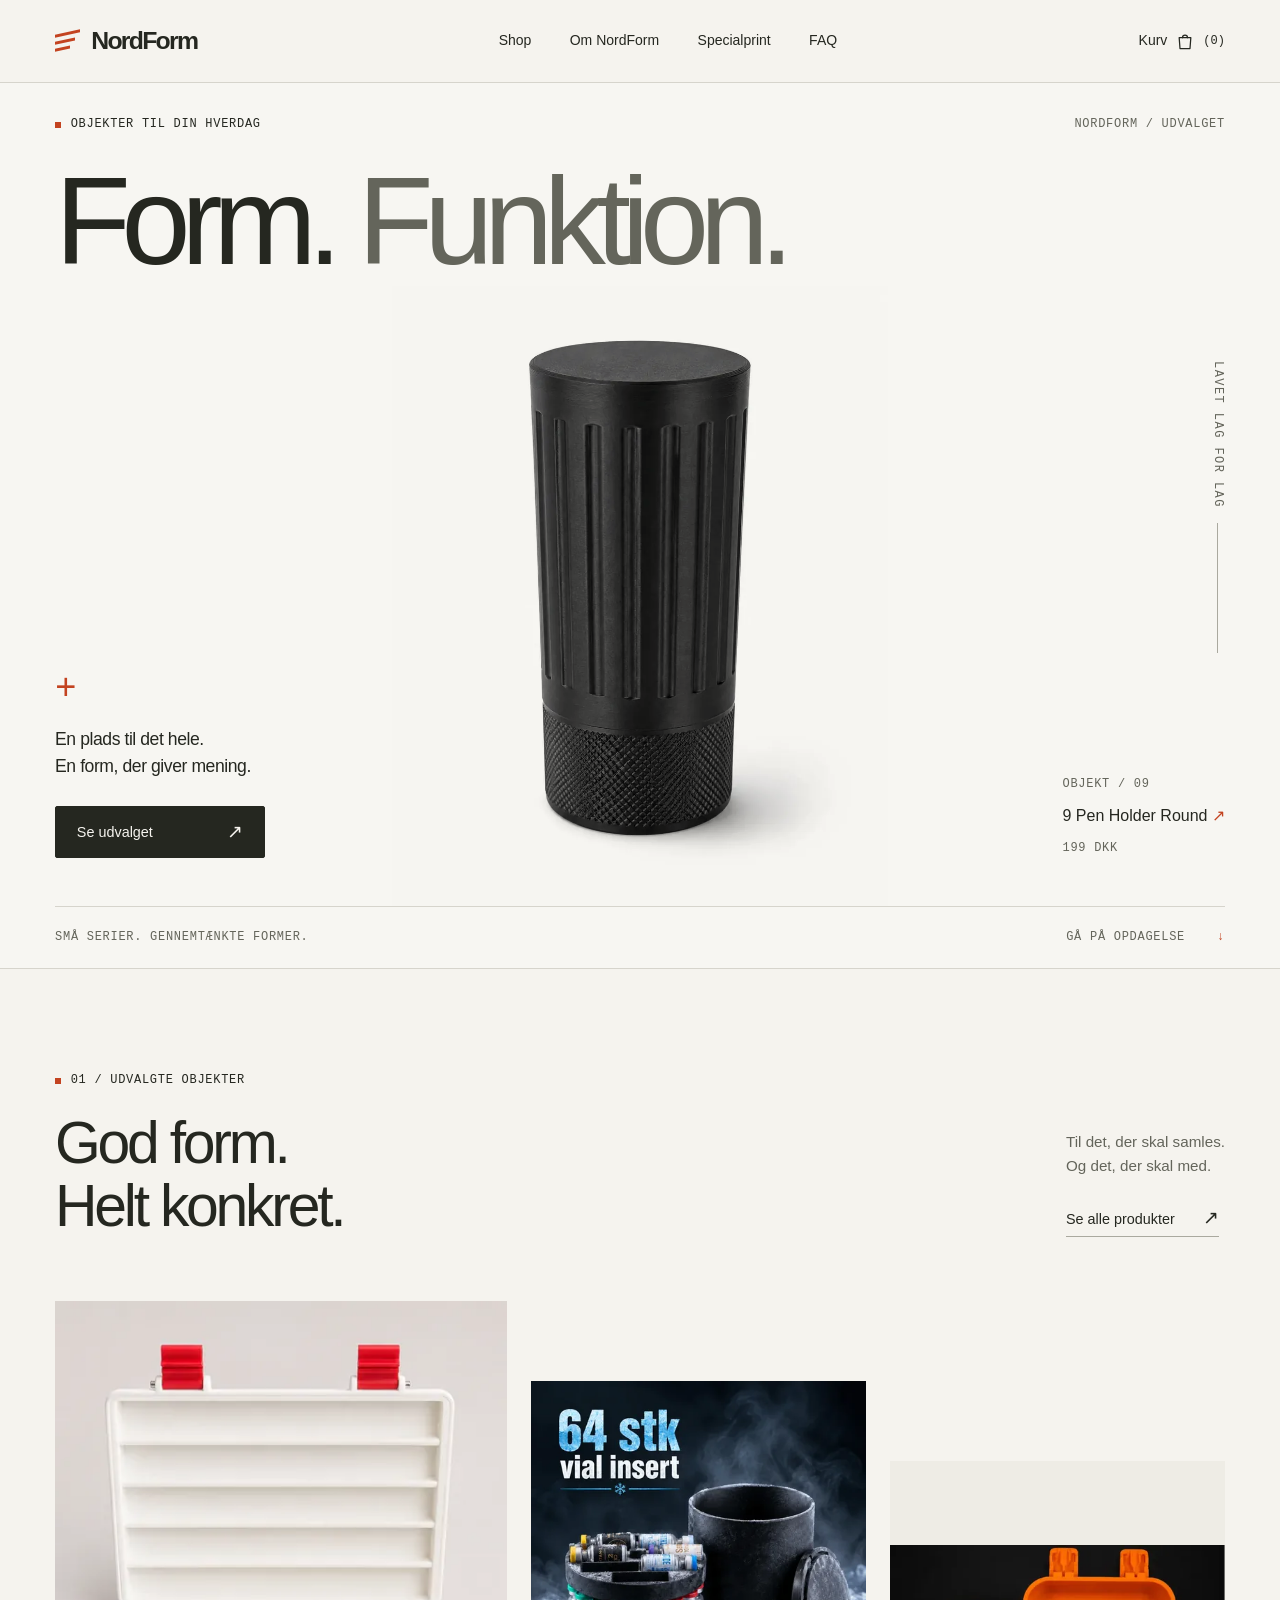
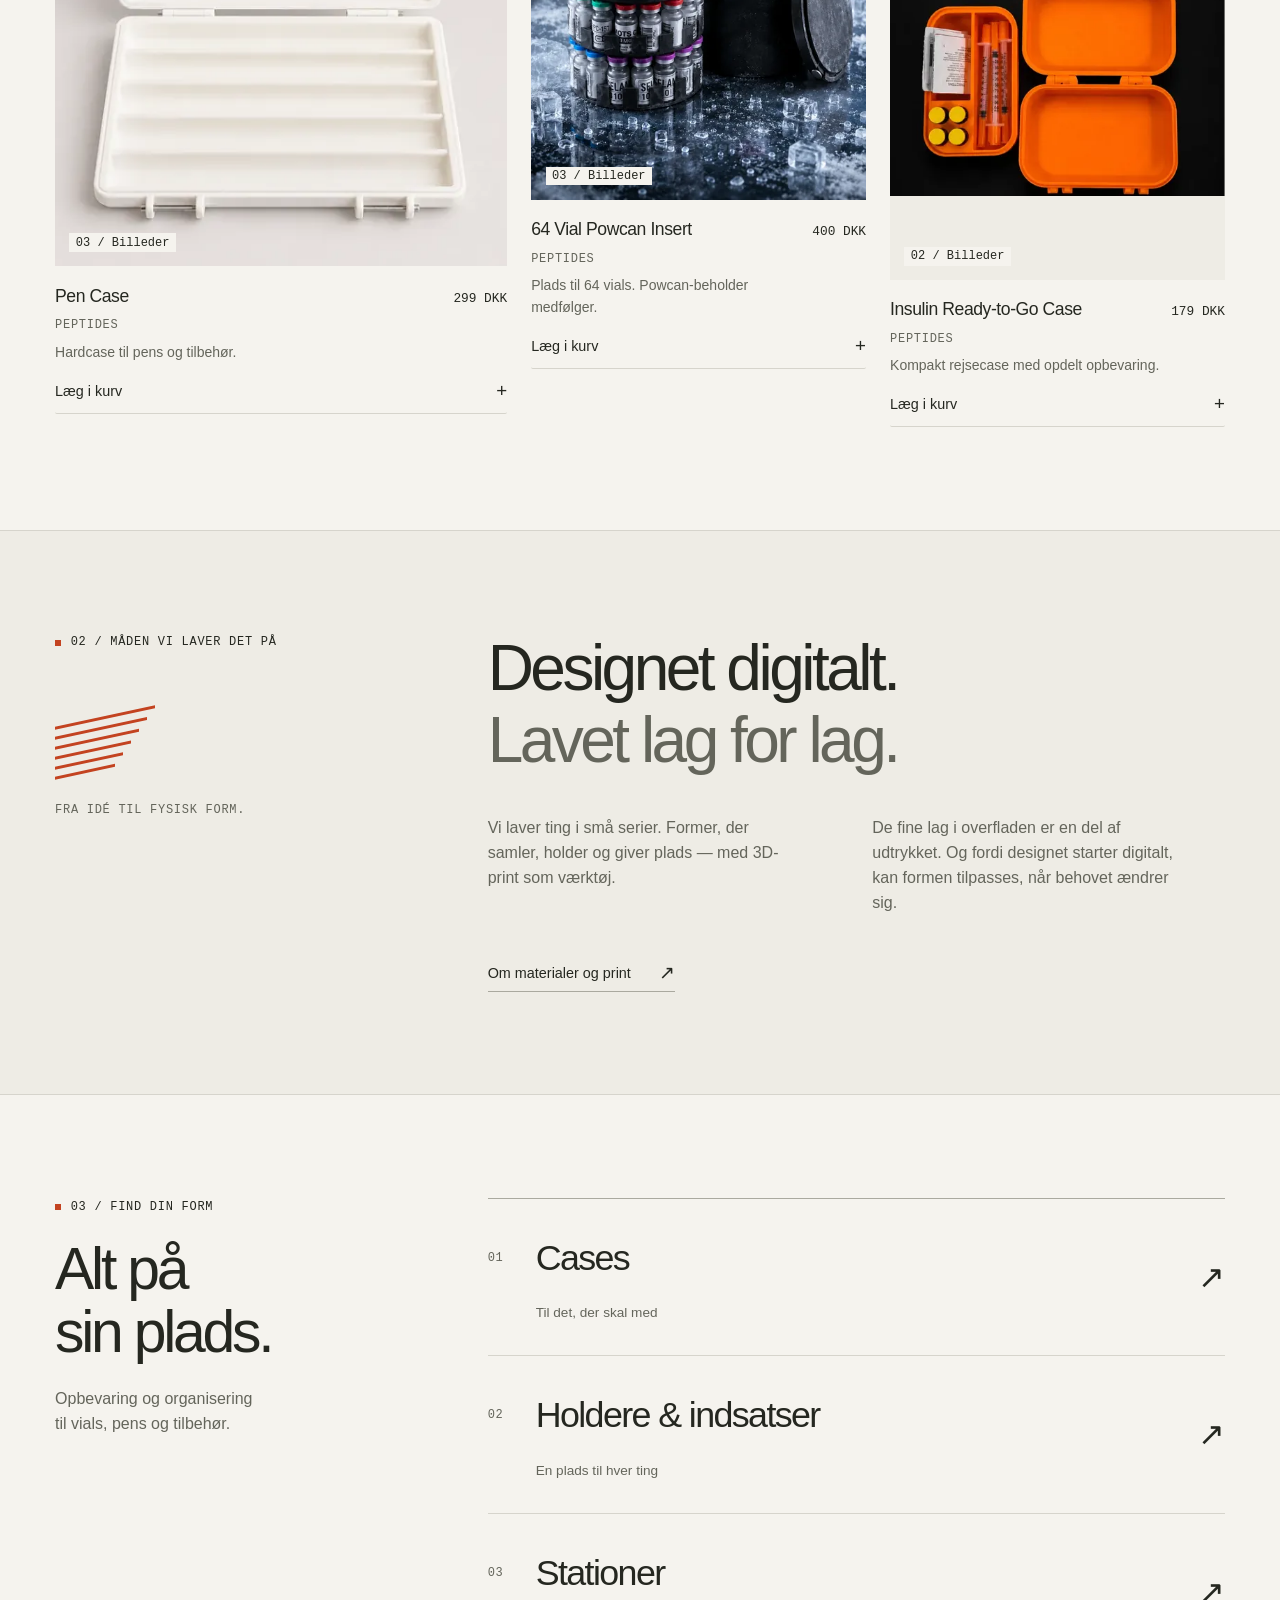
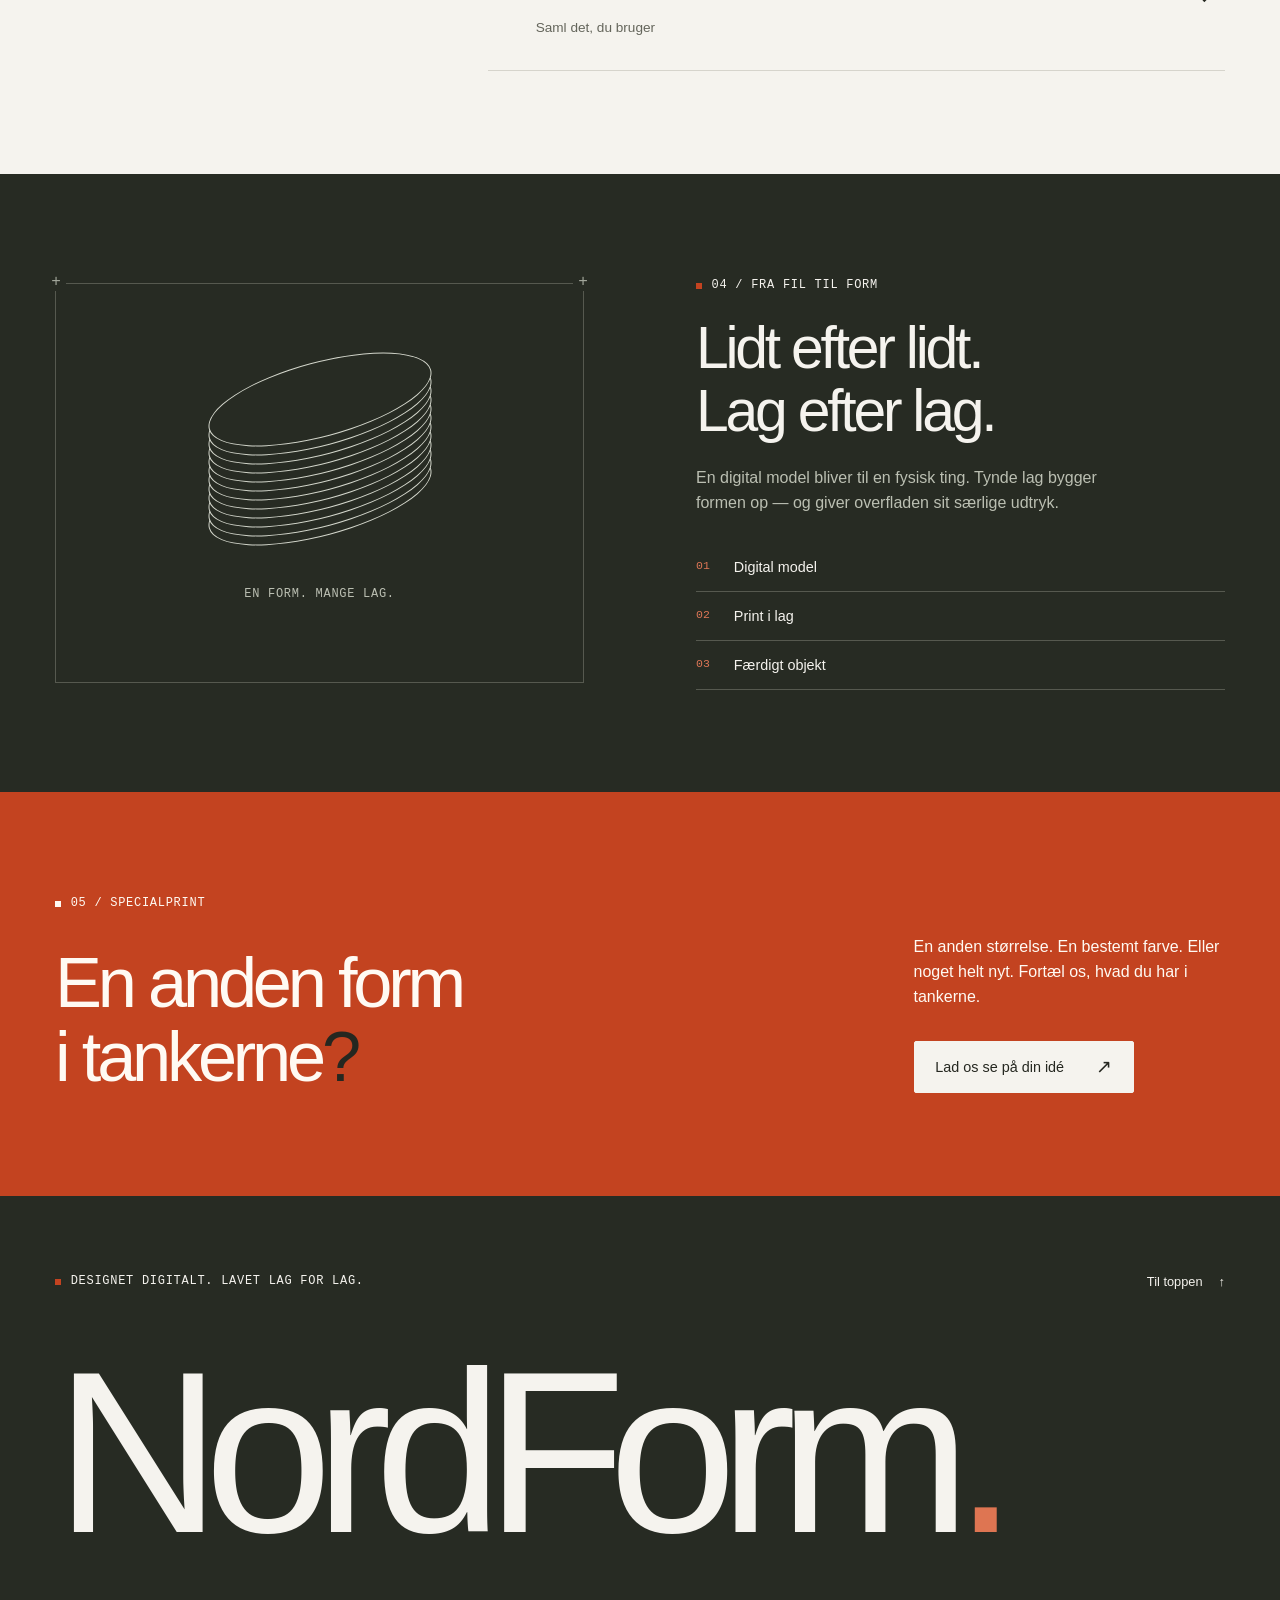
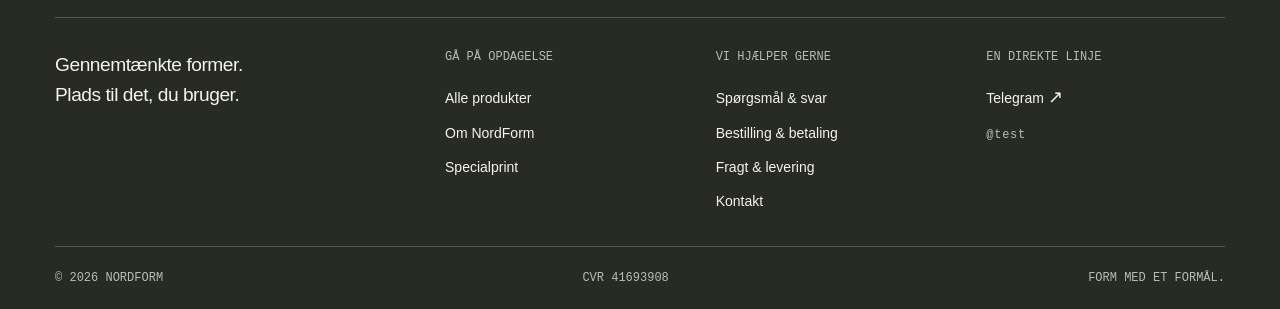
==== commit dd79525a: "1" ====
--- a/index.html
+++ b/index.html
@@ -3,166 +3,100 @@
 <head>
 <meta charset="utf-8">
 <meta name="viewport" content="width=device-width, initial-scale=1">
-<title>NordForm | Shop af opbevaring og tilbehør</title>
+<title>NordForm — Form. Funktion.</title>
 <meta name="description" content="Shop NordForms udvalg af organiserings- og opbevaringsprodukter til vials, pens og tilbehør. Se priser og bestil via Telegram.">
 <link rel="canonical" href="https://melorm301.github.io/3d-shop/">
 <meta property="og:type" content="website">
 <meta property="og:site_name" content="NordForm">
-<meta property="og:title" content="NordForm | Shop af opbevaring og tilbehør">
+<meta property="og:title" content="NordForm — Form. Funktion.">
 <meta property="og:description" content="Shop NordForms udvalg af organiserings- og opbevaringsprodukter til vials, pens og tilbehør.">
 <meta property="og:url" content="https://melorm301.github.io/3d-shop/">
-<meta property="og:image" content="https://melorm301.github.io/3d-shop/images/products/64-vial-powcan-insert-02.webp">
+<meta property="og:image" content="https://melorm301.github.io/3d-shop/images/products/pen-holder-round-02.webp">
 <script type="application/ld+json">
 {"@context":"https://schema.org","@graph":[{"@type":"WebSite","@id":"https://melorm301.github.io/3d-shop/#website","url":"https://melorm301.github.io/3d-shop/","name":"NordForm","inLanguage":"da"},{"@type":"Organization","@id":"https://melorm301.github.io/3d-shop/#organization","name":"NordForm","url":"https://melorm301.github.io/3d-shop/","identifier":{"@type":"PropertyValue","propertyID":"CVR","value":"41693908"}}]}
 </script>
-<meta name="theme-color" content="#07151E">
+<meta name="theme-color" content="#F5F3EE">
 <link rel="icon" href="assets/favicon.svg" type="image/svg+xml">
-<link rel="stylesheet" href="css/style.css">
+<link rel="stylesheet" href="css/style.css?v=20261003e">
 </head>
-<body>
-
+<body class="page-index">
 <a class="skip-link" href="#main">Spring til indhold</a>
-
 <header class="site-header">
   <div class="wrap header-bar">
-    <a class="brand" href="index.html" aria-label="Til forsiden">
-      <span class="brand-mark" aria-hidden="true"><i></i><i></i><i></i></span>
-      <span class="brand-name" data-shop-name>NordForm</span>
-    </a>
-
-    <nav class="nav" aria-label="Hovedmenu">
-      <a class="nav-link" href="index.html" aria-current="page">Forside</a>
-      <a class="nav-link" href="shop.html">Shop</a>
-      <a class="nav-link" href="faq.html">FAQ</a>
-      <a class="nav-link" href="contact.html">Kontakt</a>
-    </nav>
-
+    <a class="brand" href="index.html" aria-label="NordForm, forside"><span class="brand-mark" aria-hidden="true"><i></i><i></i><i></i></span><span class="brand-name" data-shop-name>NordForm</span></a>
+    <nav class="nav" aria-label="Hovedmenu"><a class="nav-link" href="shop.html">Shop</a><a class="nav-link" href="index.html#om">Om NordForm</a><a class="nav-link" href="contact.html#custom">Specialprint</a><a class="nav-link" href="faq.html">FAQ</a></nav>
     <div class="header-actions">
-      <a class="cart-link" href="cart.html" aria-label="Kurv"><span data-icon="bag"></span><span class="cart-count" data-cart-count hidden>0</span></a>
-      <button class="nav-toggle" type="button" data-nav-toggle aria-expanded="false" aria-controls="mobile-nav" aria-label="Åbn menu">
-        <svg class="icon" viewBox="0 0 24 24" aria-hidden="true" focusable="false"><path d="M4 6h16"/><path d="M4 12h16"/><path d="M4 18h16"/></svg>
-      </button>
+      <a class="cart-link" href="cart.html" data-cart-open aria-haspopup="dialog" aria-label="Åbn kurv"><span class="cart-label">Kurv</span><span data-icon="bag"></span><span class="cart-count" data-cart-count>0</span></a>
+      <button class="nav-toggle" type="button" data-nav-toggle aria-expanded="false" aria-controls="mobile-nav" aria-label="Åbn menu"><span data-icon="menu"></span></button>
     </div>
   </div>
-
-  <div class="mobile-nav" id="mobile-nav" data-mobile-nav>
-    <a href="index.html">Forside</a>
-    <a href="shop.html">Shop</a>
-    <a href="faq.html">FAQ</a>
-    <a href="contact.html">Kontakt</a>
-    <a href="cart.html">Kurv <span class="cart-count" data-cart-count hidden>0</span></a>
-  </div>
+  <dialog class="mobile-nav" id="mobile-nav" data-mobile-nav aria-label="Hovedmenu">
+    <div class="mobile-nav-top"><a class="brand" href="index.html"><span class="brand-mark" aria-hidden="true"><i></i><i></i><i></i></span><span class="brand-name" data-shop-name>NordForm</span></a><button class="icon-button" type="button" data-nav-close aria-label="Luk menu"><span data-icon="x"></span></button></div>
+    <p class="eyebrow">Gå på opdagelse</p><nav aria-label="Mobilmenu"><a href="shop.html"><span>Shop</span><span class="arrow" aria-hidden="true">↗</span></a><a href="index.html#om"><span>Om NordForm</span><span class="arrow" aria-hidden="true">↗</span></a><a href="contact.html#custom"><span>Specialprint</span><span class="arrow" aria-hidden="true">↗</span></a><a href="faq.html"><span>FAQ</span><span class="arrow" aria-hidden="true">↗</span></a><a href="cart.html"><span>Din kurv</span><span class="arrow" aria-hidden="true">↗</span></a></nav>
+    <p class="mobile-nav-note">Form med et formål.<br>Lavet lag for lag.</p>
+  </dialog>
 </header>
-
+<noscript><nav class="wrap no-js-nav" aria-label="Menu uden JavaScript"><a href="index.html">Forside</a><a href="shop.html">Shop</a><a href="contact.html">Kontakt</a><a href="faq.html">FAQ</a></nav></noscript>
 <main id="main">
-
-  <!-- ===================== HERO ===================== -->
-  <section class="hero">
+  <section class="hero" aria-labelledby="hero-title">
     <div class="wrap">
-      <p class="eyebrow">Precision goods · Series 01</p>
-      <h1 class="display hero-title">Precision by design.</h1>
-
-      <div class="hero-body">
-        <a class="hero-media" href="product.html?id=64-vial-powcan-insert" aria-label="Se 64 Vial Powcan Insert">
-          <img
-            src="images/products/64-vial-powcan-insert-02.webp"
-            alt="64 Vial Powcan Insert med Powcan-beholder og plads til 64 vials"
-            width="1122"
-            height="1402"
-            fetchpriority="high"
-          >
-        </a>
-
-        <div class="hero-copy">
-          <p class="lede">
-            Produkter til peptides og andre formål, udvalgt med fokus på kvalitet,
-            funktion og præcision.
-          </p>
-
-          <div class="hero-actions">
-            <a class="btn btn-accent" href="shop.html">Gå til shoppen</a>
-          </div>
-        </div>
-
+      <div class="hero-topline"><p class="eyebrow">Objekter til din hverdag</p><span class="mono">NordForm / Udvalget</span></div>
+      <h1 class="hero-title" id="hero-title">Form. <span>Funktion.</span></h1>
+      <div class="hero-stage">
+        <div class="hero-note"><span class="hero-cross" aria-hidden="true">+</span><p>En plads til det hele.<br>En form, der giver mening.</p><a class="btn btn-primary" href="shop.html">Se udvalget <span class="arrow" aria-hidden="true">↗</span></a></div>
+        <a class="hero-object" href="product.html?id=pen-holder-round-9" aria-label="Se 9 Pen Holder Round"><img src="images/products/pen-holder-round-02.webp" srcset="images/products/pen-holder-round-02-480.webp 480w, images/products/pen-holder-round-02-960.webp 960w, images/products/pen-holder-round-02.webp 1122w" sizes="(max-width: 767px) 82vw, 42vw" alt="Sort, cylindrisk 9 Pen Holder Round med lodrette ribber og fine printlag" width="1122" height="1402" fetchpriority="high" decoding="async"></a>
+        <div class="hero-object-label"><span class="mono">Objekt / 09</span><a href="product.html?id=pen-holder-round-9">9 Pen Holder Round <span aria-hidden="true">↗</span></a><span class="mono" data-hero-price>199 DKK</span></div>
+        <span class="hero-measure" aria-hidden="true">Lavet lag for lag</span>
       </div>
+      <div class="hero-bottom"><span class="mono">Små serier. Gennemtænkte former.</span><a class="mono scroll-cue" href="#udvalgt">Gå på opdagelse <span aria-hidden="true">↓</span></a></div>
     </div>
   </section>
 
-  <!-- ===================== UDVALGTE PRODUKTER ===================== -->
-  <section class="section" id="shop">
-    <div class="wrap">
-      <div class="section-head">
-        <div>
-          <p class="eyebrow">Udvalgt</p>
-          <h2 class="h2">Udvalgte produkter</h2>
-        </div>
-        <a class="link-quiet" href="shop.html">Se hele shoppen</a>
-      </div>
-
-      <div class="product-grid product-grid--featured" data-products data-limit="3"></div>
+  <section class="section featured-section" id="udvalgt">
+    <div class="wrap"><div class="section-head"><div><p class="eyebrow">01 / Udvalgte objekter</p><h2 class="h2">God form.<br>Helt konkret.</h2></div><div class="section-head-aside"><p>Til det, der skal samles.<br>Og det, der skal med.</p><a class="link-quiet" href="shop.html">Se alle produkter <span class="arrow" aria-hidden="true">↗</span></a></div></div>
+      <div class="product-grid product-grid--featured" data-products data-limit="3">
+<article class="pcard"><a class="pcard-link" href="product.html?id=pen-case"><span class="pcard-media"><img src="images/products/pen-case-01.webp" decoding="async" loading="lazy" width="1122" height="1402" srcset="images/products/pen-case-01-480.webp 480w, images/products/pen-case-01-960.webp 960w, images/products/pen-case-01.webp 1122w" sizes="(max-width: 479px) 92vw, (max-width: 767px) 44vw, 30vw" alt="Pen Case"><img class="pcard-secondary" src="images/products/pen-case-02.webp" decoding="async" loading="lazy" width="1122" height="1402" srcset="images/products/pen-case-02-480.webp 480w, images/products/pen-case-02-960.webp 960w, images/products/pen-case-02.webp 1122w" sizes="(max-width: 479px) 92vw, (max-width: 767px) 44vw, 30vw" alt="" aria-hidden="true"><span class="pcard-image-count" aria-hidden="true">03 / Billeder</span></span><span class="pcard-body"><span class="pcard-meta"><span class="pcard-name">Pen Case</span><span class="pcard-price">299 DKK</span></span><span class="category-tag">Peptides</span><span class="pcard-desc body-sm">Hardcase til pens og tilbehør.</span></span></a><button class="btn btn-sm pcard-add" type="button" data-add-product="pen-case" aria-label="Læg Pen Case i kurv">Læg i kurv <span class="arrow" aria-hidden="true">+</span></button></article>
+<article class="pcard"><a class="pcard-link" href="product.html?id=64-vial-powcan-insert"><span class="pcard-media"><img src="images/products/64-vial-powcan-insert-01.webp" decoding="async" loading="lazy" width="1122" height="1402" srcset="images/products/64-vial-powcan-insert-01-480.webp 480w, images/products/64-vial-powcan-insert-01-960.webp 960w, images/products/64-vial-powcan-insert-01.webp 1122w" sizes="(max-width: 479px) 92vw, (max-width: 767px) 44vw, 30vw" alt="64 Vial Powcan Insert"><img class="pcard-secondary" src="images/products/64-vial-powcan-insert-02.webp" decoding="async" loading="lazy" width="1122" height="1402" srcset="images/products/64-vial-powcan-insert-02-480.webp 480w, images/products/64-vial-powcan-insert-02-960.webp 960w, images/products/64-vial-powcan-insert-02.webp 1122w" sizes="(max-width: 479px) 92vw, (max-width: 767px) 44vw, 30vw" alt="" aria-hidden="true"><span class="pcard-image-count" aria-hidden="true">03 / Billeder</span></span><span class="pcard-body"><span class="pcard-meta"><span class="pcard-name">64 Vial Powcan Insert</span><span class="pcard-price">400 DKK</span></span><span class="category-tag">Peptides</span><span class="pcard-desc body-sm">Plads til 64 vials. Powcan-beholder medfølger.</span></span></a><button class="btn btn-sm pcard-add" type="button" data-add-product="64-vial-powcan-insert" aria-label="Læg 64 Vial Powcan Insert i kurv">Læg i kurv <span class="arrow" aria-hidden="true">+</span></button></article>
+<article class="pcard"><a class="pcard-link" href="product.html?id=insulin-ready-to-go-case"><span class="pcard-media"><img src="images/products/insulin-ready-to-go-01.webp" decoding="async" loading="lazy" width="810" height="607" srcset="images/products/insulin-ready-to-go-01-480.webp 480w, images/products/insulin-ready-to-go-01.webp 810w" sizes="(max-width: 479px) 92vw, (max-width: 767px) 44vw, 30vw" alt="Insulin Ready-to-Go Case"><img class="pcard-secondary" src="images/products/insulin-ready-to-go-02.webp" decoding="async" loading="lazy" width="941" height="1672" srcset="images/products/insulin-ready-to-go-02-480.webp 480w, images/products/insulin-ready-to-go-02.webp 941w" sizes="(max-width: 479px) 92vw, (max-width: 767px) 44vw, 30vw" alt="" aria-hidden="true"><span class="pcard-image-count" aria-hidden="true">02 / Billeder</span></span><span class="pcard-body"><span class="pcard-meta"><span class="pcard-name">Insulin Ready-to-Go Case</span><span class="pcard-price">179 DKK</span></span><span class="category-tag">Peptides</span><span class="pcard-desc body-sm">Kompakt rejsecase med opdelt opbevaring.</span></span></a><button class="btn btn-sm pcard-add" type="button" data-add-product="insulin-ready-to-go-case" aria-label="Læg Insulin Ready-to-Go Case i kurv">Læg i kurv <span class="arrow" aria-hidden="true">+</span></button></article>
+</div>
+      <noscript><p>Se produkterne: <a href="product.html?id=pen-case">Pen Case</a>, <a href="product.html?id=64-vial-powcan-insert">64 Vial Powcan Insert</a> og <a href="product.html?id=insulin-ready-to-go-case">Insulin Ready-to-Go Case</a>. Aktivér JavaScript for at bruge kurven.</p></noscript>
     </div>
   </section>
 
-  <!-- ===================== CTA ===================== -->
-  <section class="section-tight">
-    <div class="wrap">
-      <div class="cta-band" data-reveal>
-        <div class="cta-band-inner">
-          <div>
-            <p class="eyebrow">Hele udvalget</p>
-            <h2 class="h2">Kvalitet. Funktion. Præcision.</h2>
-            <p>
-              Se hele sortimentet af produkter til peptides og andre formål.
-            </p>
-            <a class="btn btn-primary" href="shop.html">Se hele shoppen</a>
-          </div>
-        </div>
-      </div>
-    </div>
-  </section>
+  <section class="story-section section" id="om" aria-labelledby="story-title"><div class="wrap story-layout">
+    <div class="story-caption"><p class="eyebrow">02 / Måden vi laver det på</p><div class="layer-mark" aria-hidden="true"><i></i><i></i><i></i><i></i><i></i><i></i></div><span class="mono">Fra idé til fysisk form.</span></div>
+    <div><h2 class="story-title" id="story-title">Designet digitalt.<br><span>Lavet lag for lag.</span></h2><div class="story-copy"><p>Vi laver ting i små serier. Former, der samler, holder og giver plads — med 3D-print som værktøj.</p><p>De fine lag i overfladen er en del af udtrykket. Og fordi designet starter digitalt, kan formen tilpasses, når behovet ændrer sig.</p></div><a class="link-quiet" href="faq.html#products">Om materialer og print <span class="arrow" aria-hidden="true">↗</span></a></div>
+  </div></section>
 
+  <section class="section discovery-section"><div class="wrap discovery-layout">
+    <div><p class="eyebrow">03 / Find din form</p><h2 class="h2">Alt på<br>sin plads.</h2><p class="body mt-md">Opbevaring og organisering<br>til vials, pens og tilbehør.</p></div>
+    <div class="collection-links"><a href="shop.html?collection=cases"><span class="mono">01</span><span>Cases</span><span class="collection-note">Til det, der skal med</span><span class="arrow" aria-hidden="true">↗</span></a><a href="shop.html?collection=holders"><span class="mono">02</span><span>Holdere &amp; indsatser</span><span class="collection-note">En plads til hver ting</span><span class="arrow" aria-hidden="true">↗</span></a><a href="shop.html?collection=stations"><span class="mono">03</span><span>Stationer</span><span class="collection-note">Saml det, du bruger</span><span class="arrow" aria-hidden="true">↗</span></a></div>
+  </div></section>
+
+  <section class="process-section section" aria-labelledby="process-title"><div class="wrap process-layout">
+    <div class="process-visual" data-reveal aria-hidden="true"><div class="layer-object"><i></i><i></i><i></i><i></i><i></i><i></i><i></i><i></i><i></i><i></i><i></i><i></i></div><span class="mono">En form. Mange lag.</span></div>
+    <div class="process-copy"><p class="eyebrow">04 / Fra fil til form</p><h2 class="h2" id="process-title">Lidt efter lidt.<br>Lag efter lag.</h2><p class="body mt-md">En digital model bliver til en fysisk ting. Tynde lag bygger formen op — og giver overfladen sit særlige udtryk.</p><div class="process-steps"><span><b>01</b> Digital model</span><span><b>02</b> Print i lag</span><span><b>03</b> Færdigt objekt</span></div></div>
+  </div></section>
+
+  <section class="custom-section section"><div class="wrap custom-layout"><div><p class="eyebrow">05 / Specialprint</p><h2 class="custom-title">En anden form<br>i tankerne<span>?</span></h2></div><div class="custom-aside"><p>En anden størrelse. En bestemt farve. Eller noget helt nyt. Fortæl os, hvad du har i tankerne.</p><a class="btn btn-light" href="contact.html#custom">Lad os se på din idé <span class="arrow" aria-hidden="true">↗</span></a></div></div></section>
 </main>
-
-<footer class="site-footer">
-  <div class="wrap">
-    <div class="footer-grid">
-      <div class="footer-brand-col">
-        <a class="brand" href="index.html">
-          <span class="brand-mark" aria-hidden="true"><i></i><i></i><i></i></span>
-          <span class="brand-name" data-shop-name>NordForm</span>
-        </a>
-        <p class="footer-about">
-          Produkter til peptides og andre formål, udvalgt med fokus på kvalitet.
-        </p>
-      </div>
-
-      <div class="footer-col">
-        <h3>Shop</h3>
-        <ul>
-          <li><a href="shop.html">Alle produkter</a></li>
-          <li><a href="faq.html">FAQ</a></li>
-          <li><a href="contact.html">Kontakt</a></li>
-        </ul>
-      </div>
-
-      <div class="footer-col">
-        <h3>Kontakt</h3>
-        <ul>
-          <li><a href="https://t.me/test" data-shop-telegram target="_blank" rel="noopener noreferrer">Telegram <span class="mono telegram-handle" data-shop-telegram-handle>@test</span></a></li>
-        </ul>
-      </div>
-    </div>
-
-    <div class="footer-bottom">
-      <span>© <span data-shop-year>2026</span> <span data-shop-name>NordForm</span></span>
-      <span>CVR: <span data-shop-cvr>41693908</span></span>
-      <span>Kvalitet · Funktion · Præcision</span>
-    </div>
+<footer class="site-footer"><div class="wrap">
+  <div class="footer-top"><p class="eyebrow">Designet digitalt. Lavet lag for lag.</p><a class="footer-to-top" href="#main" aria-label="Til toppen">Til toppen <span aria-hidden="true">↑</span></a></div>
+  <a class="footer-wordmark" href="index.html" aria-label="NordForm, forside">NordForm<span class="footer-dot">.</span></a>
+  <div class="footer-grid">
+    <p class="footer-about">Gennemtænkte former.<br>Plads til det, du bruger.</p>
+    <div class="footer-col"><h2>Gå på opdagelse</h2><ul><li><a href="shop.html">Alle produkter</a></li><li><a href="index.html#om">Om NordForm</a></li><li><a href="contact.html#custom">Specialprint</a></li></ul></div>
+    <div class="footer-col"><h2>Vi hjælper gerne</h2><ul><li><a href="faq.html">Spørgsmål &amp; svar</a></li><li><a href="faq.html#orders">Bestilling &amp; betaling</a></li><li><a href="faq.html#shipping">Fragt &amp; levering</a></li><li><a href="contact.html">Kontakt</a></li></ul></div>
+    <div class="footer-col"><h2>En direkte linje</h2><ul><li><a href="https://t.me/test" data-shop-telegram target="_blank" rel="noopener noreferrer">Telegram <span class="arrow" aria-hidden="true">↗</span></a></li><li><span class="mono telegram-handle" data-shop-telegram-handle>@test</span></li></ul></div>
   </div>
-</footer>
-
-<script src="js/products.js"></script>
-<script src="js/cart.js"></script>
-<script src="js/main.js"></script>
+  <div class="footer-bottom"><span>© <span data-shop-year>2026</span> <span data-shop-name>NordForm</span></span><span>CVR <span data-shop-cvr>41693908</span></span><span>Form med et formål.</span></div>
+</div></footer>
+<script src="js/products.js?v=20261003e"></script>
+<script src="js/image-data.js?v=20261003e"></script>
+<script src="js/ui.js?v=20261003e"></script>
+<script src="js/cart.js?v=20261003e"></script>
+<script src="js/catalog.js?v=20261003e"></script>
+<script src="js/product.js?v=20261003e"></script>
+<script src="js/main.js?v=20261003e"></script>
 </body>
 </html>
--- a/css/style.css
+++ b/css/style.css
@@ -1,1154 +1,474 @@
-/* ==========================================================================
-   NordForm — fælles stylesheet
-   Statisk site, ingen frameworks. Tokens først, derefter komponenter.
-   ========================================================================== */
-
-:root{
-  --paper:        #07151E;
-  --paper-rgb:    7 21 30;
-  --paper-2:      #0D202B;
-  --paper-3:      #142C37;
-
-  --ink:          #EAF3F5;
-  --ink-rgb:      234 243 245;
-  --ink-2:        #F7FBFC;
-  --ink-soft:     #A9BDC4;
-  --ink-faint:    #78919A;
-
-  --line:         #203843;
-  --line-strong:  #3B5A65;
-
-  --accent:       #48E4CD;
-  --accent-deep:  #76F1DD;
-  --accent-soft:  #103B40;
-
-  --dark:         #030B11;
-  --dark-2:       #0B1821;
-  --on-dark:      #E9F2F4;
-  --on-dark-soft: rgb(233 242 244 / .66);
-  --on-dark-line: rgb(255 255 255 / .14);
-
-  --ok:           #62CFA3;
-
-  --sans: "Inter", "Helvetica Neue", Helvetica, Arial, system-ui, -apple-system, sans-serif;
-  --mono: ui-monospace, "SF Mono", "JetBrains Mono", "Roboto Mono", Menlo, Consolas, monospace;
-
-  --wrap: 1200px;
-  --wrap-wide: 1440px;
-  --gutter: clamp(1.15rem, 4vw, 2.5rem);
-  --space-section: clamp(3.5rem, 8vw, 7rem);
-  --space-block: clamp(1.5rem, 3vw, 2.5rem);
-  --header-h: 68px;
-
-  --r-xs: 3px;
-  --r-sm: 4px;
-  --r: 5px;
-  --r-lg: 8px;
-
-  --shadow-md: 0 18px 40px -30px rgb(0 0 0 / .8);
-  --shadow-lg: 0 40px 80px -55px rgb(0 0 0 / .9);
-
-  --ease: cubic-bezier(.2,.7,.2,1);
+/* NordForm — warm surfaces, precise type, and the rhythm of printed layers. */
+:root {
+  --paper: #f5f3ee;
+  --paper-2: #eeece5;
+  --paper-3: #e3e0d7;
+  --hero: #f7f6f2;
+  --ink: #252720;
+  --ink-soft: #64655b;
+  --ink-faint: #6b6c62;
+  --line: #d6d4cc;
+  --line-strong: #aaa99f;
+  --accent: #c34320;
+  --accent-deep: #b43b19;
+  --dark: #272b23;
+  --on-dark: #f5f3ee;
+  --sans: 'Helvetica Neue', Helvetica, Arial, sans-serif;
+  --mono: 'SFMono-Regular', Consolas, 'Liberation Mono', monospace;
+  --wrap: 1440px;
+  --gutter: clamp(1.1rem, 4.3vw, 5rem);
+  --space-xs: .5rem;
+  --space-sm: 1rem;
+  --space-md: 1.5rem;
+  --space-lg: 2.5rem;
+  --space-xl: 4rem;
+  --space-section: clamp(4rem, 8vw, 8rem);
+  --space-block: clamp(2rem, 4vw, 4rem);
+  --header-h: 82px;
+  --r-xs: 2px;
+  --motion-fast: 160ms;
+  --motion-normal: 280ms;
+  --motion-slow: 600ms;
+  --ease: cubic-bezier(.22,.61,.36,1);
 }
-
-/* --- Reset ------------------------------------------------------------- */
-
-*,*::before,*::after{ box-sizing: border-box; }
-
-html{
-  -webkit-text-size-adjust: 100%;
-  scroll-behavior: smooth;
-  scroll-padding-top: calc(var(--header-h) + 1.5rem);
+*, *::before, *::after { box-sizing: border-box; }
+html { -webkit-text-size-adjust: 100%; scroll-behavior: smooth; scroll-padding-top: calc(var(--header-h) + 24px); }
+body { margin: 0; color: var(--ink); background: var(--paper); font-family: var(--sans); font-size: 16px; line-height: 1.55; -webkit-font-smoothing: antialiased; }
+body.has-modal { overflow: hidden; }
+img, svg { display: block; max-width: 100%; }
+img { height: auto; }
+a { color: inherit; text-underline-offset: 4px; }
+button, input, select, textarea { font: inherit; color: inherit; }
+button { cursor: pointer; background: none; border: 0; padding: 0; }
+input, textarea, select { border-radius: var(--r-xs); }
+button:disabled { opacity: .45; cursor: not-allowed; }
+:focus-visible { outline: 2px solid var(--accent); outline-offset: 5px; }
+::selection { background: var(--accent); color: #fff; }
+[hidden] { display: none !important; }
+h1, h2, h3, h4, p { margin-top: 0; }
+h1, h2, h3, h4 { font-weight: 500; }
+.wrap { width: min(calc(100% - var(--gutter) * 2), var(--wrap)); margin-inline: auto; }
+.section { padding-block: var(--space-section); }
+.section-tight { padding-block: var(--space-block); }
+.eyebrow, .mono { font: 400 .75rem/1.6 var(--mono); letter-spacing: .06em; text-transform: uppercase; }
+.eyebrow { margin: 0; display: flex; align-items: center; gap: .6rem; }
+.eyebrow::before { content: ''; width: 6px; height: 6px; flex: none; background: var(--accent); }
+.mono { color: var(--ink-soft); }
+.display { font-size: clamp(3.5rem, 8vw, 8rem); line-height: .99; letter-spacing: -.065em; font-weight: 500; }
+.page-title { margin: 1.5rem 0 0; max-width: 14ch; font-size: clamp(3rem, 7.6vw, 7rem); overflow-wrap: anywhere; }
+.h1 { font-size: clamp(2.5rem, 4vw, 4.4rem); line-height: 1.05; letter-spacing: -.05em; }
+.h2 { font-size: clamp(2.25rem, 4.6vw, 4.75rem); line-height: 1.07; letter-spacing: -.055em; margin: 1.3rem 0 0; }
+.h3 { font-size: 1.3rem; line-height: 1.3; letter-spacing: -.02em; margin-bottom: 0; }
+.h4 { font-size: 1rem; }
+.lede { font-size: clamp(1.05rem, 1.5vw, 1.3rem); line-height: 1.6; color: var(--ink-soft); max-width: 48ch; margin-bottom: 0; }
+.body { font-size: 1rem; color: var(--ink-soft); max-width: 48ch; margin-bottom: 0; }
+.body-sm { font-size: .875rem; color: var(--ink-soft); margin-bottom: 0; }
+.mt-md { margin-top: var(--space-md); }
+.mt-lg { margin-top: var(--space-lg); }
+.accent-dot { color: var(--accent); }
+.icon { width: 20px; height: 20px; stroke: currentColor; fill: none; stroke-width: 1.5; stroke-linecap: round; stroke-linejoin: round; flex: none; }
+.icon-sm { width: 16px; height: 16px; }
+.icon-button { width: 46px; height: 46px; display: grid; place-items: center; border: 1px solid var(--line); }
+.arrow { display: inline-block; font-size: 1.3em; line-height: 1; transition: transform var(--motion-normal) var(--ease); }
+a:hover .arrow, button:hover .arrow { transform: translate(2px,-2px); }
+.btn { display: inline-flex; align-items: center; justify-content: space-between; gap: 2rem; min-height: 52px; padding: .85rem 1.3rem; border: 1px solid var(--ink); border-radius: var(--r-xs); text-decoration: none; font-size: .9rem; font-weight: 500; line-height: 1.3; transition: background var(--motion-fast), color var(--motion-fast), transform var(--motion-fast); }
+.btn:active { transform: scale(.98); }
+.btn-primary { background: var(--ink); color: var(--paper); }
+.btn-primary:hover { background: var(--accent-deep); border-color: var(--accent-deep); }
+.btn-light { background: var(--paper); color: var(--ink); border-color: var(--paper); }
+.btn-light:hover { background: var(--paper-3); }
+.btn-block { width: 100%; }
+.btn-sm { min-height: 44px; padding: .5rem 0; }
+.link-quiet { display: inline-flex; align-items: center; gap: 1.75rem; padding-block: .4rem; text-decoration: none; border-bottom: 1px solid var(--line-strong); font-size: .9rem; }
+.link-quiet:hover { color: var(--accent-deep); border-color: var(--accent); }
+.section-head { display: flex; align-items: flex-end; justify-content: space-between; gap: 2rem; margin-bottom: var(--space-xl); }
+.section-head-aside { font-size: .95rem; max-width: 30ch; }
+.section-head-aside p { margin-bottom: 1.5rem; color: var(--ink-soft); }
+.skip-link { position: fixed; left: 1rem; top: .5rem; z-index: 300; padding: .8rem 1.2rem; background: var(--ink); color: var(--paper); transform: translateY(-200%); }
+.skip-link:focus { transform: none; }
+.visually-hidden { position: absolute !important; width: 1px; height: 1px; padding: 0; margin: -1px; overflow: hidden; clip-path: inset(50%); white-space: nowrap; border: 0; }
+
+/* Persistent navigation, with a native modal menu on smaller screens. */
+.site-header { position: sticky; top: 0; z-index: 90; background: var(--paper); border-bottom: 1px solid var(--line); }
+.site-header.is-stuck { background: rgb(245 243 238 / .97); }
+.header-bar { min-height: var(--header-h); display: flex; align-items: center; justify-content: space-between; gap: 2rem; }
+.brand { display: inline-flex; align-items: center; gap: .7rem; text-decoration: none; flex: none; }
+.brand-name { font-size: 1.55rem; font-weight: 600; letter-spacing: -.07em; }
+.brand-mark { width: 25px; display: grid; gap: 4px; transform: skewY(-12deg); }
+.brand-mark i { height: 3px; display: block; background: var(--accent); }
+.brand-mark i:nth-child(2) { width: 80%; }
+.brand-mark i:nth-child(3) { width: 60%; }
+.nav { display: flex; gap: clamp(1.5rem, 3vw, 3rem); margin-left: auto; margin-right: auto; }
+.nav-link { text-decoration: none; font-size: .875rem; position: relative; padding-block: .7rem; }
+.nav-link::after { content: ''; height: 1px; position: absolute; inset: auto 0 .35rem; background: var(--accent); transform: scaleX(0); transform-origin: left; transition: transform var(--motion-normal); }
+.nav-link:hover::after, .nav-link[aria-current='page']::after { transform: scaleX(1); }
+.header-actions { display: flex; align-items: center; gap: .8rem; }
+.cart-link { display: inline-flex; min-height: 46px; align-items: center; gap: .5rem; text-decoration: none; font-size: .875rem; }
+.cart-count { min-width: 21px; text-align: center; font: .75rem var(--mono); }
+.cart-count::before { content: '('; }
+.cart-count::after { content: ')'; }
+.cart-count.is-updated { animation: count-update 280ms var(--ease); }
+@keyframes count-update { 50% { transform: translateY(-3px); color: var(--accent); } }
+.nav-toggle { display: none; width: 44px; height: 44px; place-items: center; }
+.mobile-nav { margin: 0; inset: 0; width: 100%; max-width: none; height: 100dvh; max-height: none; padding: 0 var(--gutter) 2rem; border: 0; background: var(--paper); color: var(--ink); }
+.mobile-nav-top { display: flex; align-items: center; justify-content: space-between; min-height: var(--header-h); margin-bottom: 3rem; }
+.mobile-nav nav { display: grid; margin-top: 1rem; }
+.mobile-nav nav a { display: flex; align-items: center; justify-content: space-between; padding: 1.1rem 0; border-bottom: 1px solid var(--line); text-decoration: none; font-size: clamp(1.7rem, 6vw, 2.7rem); letter-spacing: -.045em; }
+.mobile-nav-note { margin-top: 3rem; color: var(--ink-soft); }
+
+/* The object sits at the centre of an editorial composition. */
+.hero { background: var(--hero); border-bottom: 1px solid var(--line); padding-top: 2rem; }
+.hero-topline { display: flex; justify-content: space-between; gap: 1rem; }
+.hero-title { position: relative; z-index: 1; font-size: clamp(3.1rem, 9.7vw, 10rem); font-weight: 500; letter-spacing: -.075em; line-height: 1.05; margin: 1.35rem 0 0; white-space: nowrap; }
+.hero-title span { color: var(--ink-soft); }
+.hero-stage { position: relative; min-height: clamp(450px, 41vw, 640px); display: grid; grid-template-columns: 1fr 1.9fr 1fr; align-items: end; }
+.hero-object { align-self: stretch; display: flex; align-items: center; justify-content: center; min-width: 0; position: relative; }
+.hero-object img { width: 100%; height: 100%; max-height: 620px; object-fit: contain; mix-blend-mode: multiply; transition: transform var(--motion-slow) var(--ease); }
+@media (hover: hover) and (pointer: fine) { .hero-object:hover img { transform: translateY(-7px) rotate(-2deg); } }
+.hero-note { padding-bottom: 3rem; position: relative; z-index: 2; }
+.hero-cross { display: inline-block; color: var(--accent); font: 2.25rem var(--mono); margin-bottom: 1rem; }
+.hero-note p { font-size: 1.1rem; letter-spacing: -.025em; margin-bottom: 1.6rem; }
+.hero-note .btn { min-width: 210px; }
+.hero-object-label { justify-self: end; display: grid; gap: .7rem; padding-bottom: 3rem; max-width: 180px; }
+.hero-object-label a { font-size: 1rem; line-height: 1.4; text-decoration: none; }
+.hero-object-label a span { color: var(--accent); }
+.hero-measure { position: absolute; right: 0; top: 12%; writing-mode: vertical-rl; font: .75rem var(--mono); text-transform: uppercase; letter-spacing: .12em; color: var(--ink-soft); display: flex; align-items: center; gap: 1rem; }
+.hero-measure::after { content: ''; display: block; width: 1px; height: 130px; background: var(--line-strong); }
+.hero-bottom { display: flex; align-items: center; justify-content: space-between; gap: 1rem; padding: 1.3rem 0; border-top: 1px solid var(--line); }
+.scroll-cue { text-decoration: none; display: flex; gap: 2rem; }
+.scroll-cue span { color: var(--accent); }
+
+/* Open product layouts keep photography intact, including portrait assets. */
+.product-grid, .related-grid { display: grid; grid-template-columns: repeat(3,minmax(0,1fr)); gap: 3rem 1.5rem; }
+.product-grid--featured { grid-template-columns: 1.35fr 1fr 1fr; align-items: start; }
+.product-grid--featured .pcard:nth-child(2) { margin-top: 5rem; }
+.product-grid--featured .pcard:nth-child(3) { margin-top: 10rem; }
+.pcard { position: relative; min-width: 0; }
+.pcard-link { display: block; text-decoration: none; }
+.pcard-media { display: block; position: relative; aspect-ratio: 4/5; overflow: hidden; background: var(--paper-2); }
+.pcard-media img { width: 100%; height: 100%; object-fit: contain; transition: transform var(--motion-slow) var(--ease), opacity var(--motion-normal); }
+.pcard-media .pcard-secondary { position: absolute; inset: 0; opacity: 0; }
+.pcard-image-count { position: absolute; bottom: .9rem; left: .9rem; padding: .15rem .4rem; background: var(--paper); font: .75rem var(--mono); color: var(--ink); }
+@media (hover: hover) and (pointer: fine) { .pcard:hover .pcard-media img { transform: scale(1.035); } .pcard:hover .pcard-secondary { opacity: 1; } }
+.pcard-link:focus-visible .pcard-secondary { opacity: 1; }
+.pcard-body { display: grid; gap: .6rem; padding-top: 1.15rem; }
+.pcard-meta { display: flex; justify-content: space-between; align-items: baseline; gap: .75rem; }
+.pcard-name { font-size: 1.1rem; font-weight: 500; letter-spacing: -.025em; line-height: 1.35; }
+.pcard-price { font: .8rem/1.4 var(--mono); flex: none; }
+.category-tag { display: inline-block; color: var(--ink-soft); font: .75rem var(--mono); text-transform: uppercase; letter-spacing: .06em; }
+.pcard-desc { max-width: 36ch; }
+.pcard-add { padding: .6rem 0; margin-top: .4rem; border: 0; border-bottom: 1px solid var(--line); width: 100%; justify-content: space-between; color: var(--ink); min-height: 44px; background: transparent; }
+.pcard-add:hover { color: var(--accent-deep); background: transparent; border-color: var(--accent); }
+.pcard-swatches { display: flex; gap: .4rem; }
+.pcard-swatches i { width: 14px; height: 14px; border: 1px solid var(--line-strong); border-radius: 50%; }
+.catalog-empty { grid-column: 1/-1; padding-block: 3rem; }
+.catalog-empty .btn { margin-top: 1.5rem; }
+
+/* A distinct layer signature, without a canvas or a heavyweight 3D engine. */
+.story-section { background: var(--paper-2); border-block: 1px solid var(--line); }
+.story-layout { display: grid; grid-template-columns: 1fr 2fr; gap: 4rem; }
+.story-caption { display: flex; flex-direction: column; align-items: flex-start; }
+.layer-mark { display: grid; gap: 7px; width: 100px; margin: 4rem 0 2rem; transform: skewY(-12deg); }
+.layer-mark i { display: block; background: var(--accent); height: 3px; }
+.layer-mark i:nth-child(2) { width: 92%; }.layer-mark i:nth-child(3) { width: 84%; }.layer-mark i:nth-child(4) { width: 76%; }.layer-mark i:nth-child(5) { width: 68%; }.layer-mark i:nth-child(6) { width: 60%; }
+.story-title { font-size: clamp(2.5rem, 5vw, 5rem); line-height: 1.12; letter-spacing: -.055em; margin-bottom: 2.5rem; }
+.story-title span { color: var(--ink-soft); }
+.story-copy { display: grid; grid-template-columns: 1fr 1fr; gap: 2rem; color: var(--ink-soft); margin-bottom: 1.5rem; }
+.story-copy p { max-width: 34ch; }
+.discovery-layout { display: grid; grid-template-columns: 1fr 2fr; gap: 4rem; }
+.collection-links { align-self: center; border-top: 1px solid var(--line-strong); }
+.collection-links a { display: grid; grid-template-columns: 2rem 1fr auto; align-items: center; gap: 1rem; padding-block: 2rem; text-decoration: none; border-bottom: 1px solid var(--line); }
+.collection-links a > span:nth-child(2) { font-size: clamp(1.5rem, 2.8vw, 2.8rem); letter-spacing: -.045em; }
+.collection-links .collection-note { grid-column: 2; font-size: .85rem; color: var(--ink-soft); }
+.collection-links .arrow { grid-column: 3; grid-row: 1/3; font-size: 2rem; }
+.collection-links a:hover > span:nth-child(2) { color: var(--accent-deep); }
+.process-section { background: var(--dark); color: var(--on-dark); }
+.process-layout { display: grid; grid-template-columns: 1fr 1fr; align-items: center; gap: 7rem; }
+.process-visual { height: 400px; display: flex; flex-direction: column; align-items: center; justify-content: center; gap: 3rem; border: 1px solid #56594f; position: relative; }
+.process-visual::before, .process-visual::after { content: '+'; position: absolute; color: #a2a69a; font: 1rem var(--mono); top: -.7rem; background: var(--dark); padding-inline: .3rem; }
+.process-visual::before { left: -.6rem; }.process-visual::after { right: -.6rem; }
+.process-visual .mono, .process-copy .body { color: #bbbfb2; }
+.layer-object { position: relative; width: 230px; height: 175px; }
+.layer-object i { --layer: 0; display: block; position: absolute; width: 230px; height: 75px; border: 1px solid #b3b8a9; border-radius: 50%; top: calc(var(--layer) * 9px); transform: rotate(-15deg); background: var(--dark); transition: transform var(--motion-slow) var(--ease), border-color var(--motion-slow); transition-delay: calc(var(--layer) * 20ms); z-index: calc(12 - var(--layer)); }
+.layer-object i:nth-child(2) { --layer: 1; }.layer-object i:nth-child(3) { --layer: 2; }.layer-object i:nth-child(4) { --layer: 3; }.layer-object i:nth-child(5) { --layer: 4; }.layer-object i:nth-child(6) { --layer: 5; }.layer-object i:nth-child(7) { --layer: 6; }.layer-object i:nth-child(8) { --layer: 7; }.layer-object i:nth-child(9) { --layer: 8; }.layer-object i:nth-child(10) { --layer: 9; }.layer-object i:nth-child(11) { --layer: 10; }.layer-object i:nth-child(12) { --layer: 11; }
+.process-visual.is-in .layer-object i { border-color: #d3d6cb; }
+@media (hover: hover) { .process-visual:hover .layer-object i { transform: rotate(-15deg) translateY(calc(var(--layer) * 3px)); border-color: #e46b46; } }
+.process-steps { margin-top: 2.5rem; display: grid; gap: .8rem; }
+.process-steps span { display: flex; gap: 1.5rem; border-bottom: 1px solid #56594f; padding-bottom: .8rem; font-size: .9rem; }
+.process-steps b { color: #dc7656; font: .72rem var(--mono); padding-top: .2rem; }
+.custom-section { background: var(--accent); color: #fffaf3; }
+.custom-layout { display: grid; grid-template-columns: 1.6fr 1fr; gap: 4rem; align-items: end; }
+.custom-section .eyebrow::before { background: #fffaf3; }
+.custom-title { font-size: clamp(2.75rem, 5.5vw, 5.5rem); line-height: 1.05; letter-spacing: -.06em; margin: 2rem 0 0; }
+.custom-title > span { color: var(--ink); }
+.custom-aside { max-width: 35ch; justify-self: end; }
+.custom-aside p { margin-bottom: 2rem; }
+
+/* Catalogue tools remain usable without hover. */
+.catalog-intro { padding-block: var(--space-section) 3rem; }
+.catalog-title { margin: 2rem 0 0; }
+.catalog-intro-bottom { display: flex; align-items: end; justify-content: space-between; gap: 2rem; margin-top: 2rem; }
+.catalog-section { padding-top: 1rem; }
+.catalog-collections { display: flex; flex-wrap: wrap; column-gap: 2rem; border-bottom: 1px solid var(--line); }
+.catalog-collections button { position: relative; font-size: .9rem; padding-block: 1.2rem; min-height: 48px; }
+.catalog-collections button[aria-pressed='true'] { color: var(--accent-deep); }
+.catalog-collections button[aria-pressed='true']::after { content: ''; position: absolute; inset: auto 0 -1px; height: 2px; background: var(--accent); }
+.catalog-toolbar { display: flex; align-items: center; flex-wrap: wrap; gap: 1rem 2rem; padding-block: 1.5rem; margin-bottom: 1rem; }
+.search-field { display: flex; align-items: center; gap: .75rem; flex: 1 1 180px; border-bottom: 1px solid var(--line-strong); }
+.search-field input { background: none; width: 100%; min-width: 0; min-height: 44px; border: 0; padding: .5rem 0; font-size: .9rem; }
+.select-field { display: flex; align-items: center; gap: .5rem; }
+.select-field label { font-size: .8rem; color: var(--ink-soft); }
+.select-field select { max-width: 200px; min-height: 44px; border: 0; background: transparent; font-size: .85rem; }
+.catalog-results { font: .72rem var(--mono); color: var(--ink-soft); margin: 0; }
+
+/* Product detail: generous gallery, a calm sticky buying column. */
+.breadcrumb { display: flex; flex-wrap: wrap; align-items: center; gap: .65rem; padding-block: 1.75rem; font-size: .75rem; color: var(--ink-soft); }
+.breadcrumb a { text-decoration: none; }
+.breadcrumb a:hover { color: var(--accent-deep); }
+.product-layout { display: grid; grid-template-columns: 1.25fr 1fr; gap: clamp(2rem, 6vw, 6rem); align-items: start; padding-block: 1rem var(--space-section); }
+.gallery { min-width: 0; }
+.gallery-main { position: relative; aspect-ratio: 4/5; background: var(--paper-2); }
+.gallery-main img { width: 100%; height: 100%; object-fit: contain; transition: opacity var(--motion-fast); }
+.gallery-zoom { position: absolute; bottom: 1rem; right: 1rem; display: flex; align-items: center; gap: .5rem; background: var(--paper); min-height: 44px; padding: .65rem .8rem; font-size: .75rem; }
+.gallery-thumbs { display: flex; gap: .65rem; margin-top: .8rem; }
+.gallery-thumb { width: 90px; min-width: 44px; aspect-ratio: 4/5; background: var(--paper-2); opacity: .65; border: 1px solid transparent; transition: opacity var(--motion-fast), border-color var(--motion-fast); }
+.gallery-thumb img { width: 100%; height: 100%; object-fit: contain; }
+.gallery-thumb:hover, .gallery-thumb[aria-current='true'] { border-color: var(--accent); opacity: 1; }
+.product-info { position: sticky; top: calc(var(--header-h) + 2rem); padding-top: .4rem; }
+.product-edition { margin-bottom: 1.5rem; }
+.product-category { margin-bottom: .8rem; }
+.product-name { margin: 0; overflow-wrap: anywhere; }
+.product-price { font: 1.45rem/1.4 var(--mono); margin-block: 1.5rem; }
+.product-lead { font-size: 1rem; }
+.product-sku { margin-top: 1.4rem; font-size: .75rem; }
+.field-group { margin-top: 1.7rem; border-top: 1px solid var(--line); padding-top: 1.4rem; }
+.field-label { font: .7rem var(--mono); text-transform: uppercase; color: var(--ink-soft); margin-bottom: .8rem; }
+.chipset { display: flex; flex-wrap: wrap; gap: .5rem; }
+.color-chip, .size-chip { display: inline-flex; align-items: center; gap: .6rem; min-height: 46px; padding: .5rem .8rem; border: 1px solid var(--line); font-size: .9rem; }
+.color-chip i { width: 18px; height: 18px; border: 1px solid var(--line-strong); border-radius: 50%; }
+.color-chip[aria-pressed='true'], .size-chip[aria-pressed='true'] { border-color: var(--ink); background: var(--paper-3); }
+.buy-row { display: flex; align-items: stretch; gap: .8rem; }
+.buy-row > .btn { flex: 1; }
+.qty, .cart-quantity { display: inline-flex; align-items: center; border: 1px solid var(--line); flex: none; }
+.qty button, .cart-quantity button { width: 44px; min-height: 48px; font-size: 1.2rem; }
+.qty button:hover, .cart-quantity button:hover { background: var(--paper-3); }
+.qty-value, .cart-quantity span { min-width: 24px; text-align: center; font: .8rem var(--mono); }
+.product-details { margin-top: 2rem; border-top: 1px solid var(--line); }
+.product-details details { padding-block: 1rem; border-bottom: 1px solid var(--line); }
+.product-details summary { font-size: .9rem; list-style: none; cursor: pointer; display: flex; justify-content: space-between; gap: .75rem; }
+.product-details summary::-webkit-details-marker { display: none; }
+.product-details summary::after { content: '+'; font: 1.1rem var(--mono); color: var(--ink-soft); }
+.product-details details[open] summary::after { content: '−'; }
+.product-details p { font-size: .9rem; color: var(--ink-soft); margin: 1rem 0 .4rem; }
+.product-details .link-quiet { font-size: .8rem; margin-top: .6rem; }
+.mobile-buy { display: none; }
+.lightbox { width: min(1100px,94vw); max-height: 94dvh; max-width: none; padding: 0; border: 0; background: var(--paper); color: var(--ink); }
+.lightbox::backdrop, .cart-drawer::backdrop { background: rgb(23 25 20 / .5); }
+.lightbox-img { width: 100%; height: min(74dvh,800px); object-fit: contain; background: var(--paper-2); }
+.lightbox-bar { display: flex; align-items: center; justify-content: space-between; padding: .5rem 1rem; gap: .5rem; }
+.lightbox-nav { display: flex; gap: .5rem; }
+.lightbox-btn { display: inline-flex; align-items: center; justify-content: center; gap: .35rem; min-height: 44px; padding: .5rem .6rem; font-size: .8rem; }
+
+/* Browser-local basket and the existing manual Telegram checkout. */
+.cart-page { margin-top: 3rem; }
+.page-cart main, .page-checkout main { min-height: 62vh; }
+.cart-layout { display: grid; grid-template-columns: minmax(0,1fr) minmax(280px,360px); gap: 3rem; align-items: start; }
+.cart-items { border-top: 1px solid var(--line); }
+.cart-row { display: grid; grid-template-columns: 100px minmax(0,1fr) auto; gap: 1rem; align-items: center; padding-block: 1.3rem; border-bottom: 1px solid var(--line); }
+.cart-thumb { display: block; aspect-ratio: 1; grid-row: span 2; background: var(--paper-2); }
+.cart-thumb img { width: 100%; height: 100%; object-fit: contain; }
+.cart-item-main { display: grid; gap: .4rem; min-width: 0; }
+.cart-item-name { text-decoration: none; font-size: 1rem; line-height: 1.35; overflow-wrap: anywhere; }
+.cart-item-name:hover { color: var(--accent-deep); }
+.cart-line-price { font: .85rem var(--mono); text-align: right; white-space: nowrap; }
+.cart-quantity { grid-column: 2; grid-row: 2; justify-self: start; }
+.cart-quantity button { min-height: 44px; }
+.cart-remove { grid-column: 3; grid-row: 2; justify-self: end; min-height: 44px; padding-inline: .3rem; color: var(--ink-soft); font-size: .8rem; text-decoration: underline; }
+.cart-summary { background: var(--paper-2); padding: 2rem; position: sticky; top: calc(var(--header-h) + 1.5rem); }
+.cart-total, .summary-line { display: flex; justify-content: space-between; align-items: baseline; gap: .75rem; }
+.cart-total { padding-block: 1.3rem; margin-block: .6rem 1rem; border-bottom: 1px solid var(--line-strong); }
+.cart-total strong { font: 1.25rem var(--mono); white-space: nowrap; }
+.summary-line { font-size: .85rem; color: var(--ink-soft); padding-bottom: .65rem; }
+.cart-summary .link-quiet { font-size: .85rem; }
+.cart-empty { padding-block: 4rem; max-width: 450px; }
+.cart-empty-mark { color: var(--accent); font-size: 4rem; font-weight: 300; margin-bottom: 1.5rem; }
+.cart-empty .h3 { font-size: 2rem; letter-spacing: -.045em; }
+.checkout-progress { list-style: none; margin: 2rem 0 0; padding: 1rem 0; display: flex; flex-wrap: wrap; gap: 1rem 2rem; border-block: 1px solid var(--line); font: .75rem var(--mono); color: var(--ink-soft); }
+.checkout-progress a { text-decoration: none; }
+.checkout-progress [aria-current] { color: var(--accent-deep); }
+.checkout-note { margin-top: 2rem; }
+.order-copy { min-height: 44px; text-decoration: underline; text-underline-offset: 5px; font-size: .85rem; }
+.copy-fallback { width: 100%; min-height: 160px; font-size: .85rem; margin-top: 1rem; }
+.cart-drawer { inset: 0 0 0 auto; margin: 0; width: min(520px,100%); max-width: none; height: 100dvh; max-height: none; border: 0; padding: 0; background: var(--paper); color: var(--ink); }
+.cart-drawer[open] { display: flex; flex-direction: column; animation: drawer-in var(--motion-normal) var(--ease); }
+@keyframes drawer-in { from { opacity: .7; transform: translateX(30px); } to { opacity: 1; transform: none; } }
+.drawer-header { display: flex; justify-content: space-between; align-items: center; border-bottom: 1px solid var(--line); padding: 1.5rem; flex: none; }
+.drawer-header h2 { font-size: 1.6rem; letter-spacing: -.05em; margin: 0; }
+.drawer-items { padding-inline: 1.5rem; overflow-y: auto; flex: 1; overscroll-behavior: contain; }
+.drawer-items .cart-items { border-top: 0; }
+.drawer-items .cart-row { grid-template-columns: 74px minmax(0,1fr) auto; gap: .8rem; }
+.drawer-items .cart-item-name { font-size: .9rem; }
+.drawer-items .cart-item-main .body-sm { font-size: .75rem; }
+.drawer-footer { padding: 1.25rem 1.5rem 1.5rem; border-top: 1px solid var(--line); background: var(--paper-2); flex: none; }
+.drawer-footer .cart-total { margin: 0 0 .6rem; padding: .4rem 0 .8rem; }
+.drawer-footer .btn { margin-top: 1rem; }
+.drawer-footer .link-quiet { display: block; text-align: center; margin-top: .7rem; border-bottom: 0; }
+.drawer-items .cart-empty { padding-block: 3rem; }
+
+/* Contact and FAQ use the same typography, with room for useful content. */
+.page-intro { border-bottom: 1px solid var(--line); }
+.page-intro-bottom { display: flex; justify-content: space-between; align-items: end; gap: 2rem; margin-top: 2.5rem; }
+.contact-layout { display: grid; grid-template-columns: 1fr 1fr; gap: clamp(3rem,8vw,8rem); align-items: start; }
+.contact-story .h2 { margin-top: 1.5rem; }
+.contact-points { margin-block: 2.5rem; }
+.contact-points p { display: flex; align-items: baseline; gap: 1rem; padding-bottom: 1rem; border-bottom: 1px solid var(--line); font-size: .9rem; }
+.custom-form { padding: 2rem; background: var(--paper-2); }
+.field { display: grid; gap: .7rem; margin-bottom: 1.5rem; }
+.field label { font-size: .85rem; }.field label span { color: var(--ink-soft); font-size: .75rem; }
+.field input, .field textarea { width: 100%; min-width: 0; border: 1px solid var(--line-strong); padding: .85rem; background: var(--paper); font-size: 1rem; line-height: 1.4; }
+.field textarea { resize: vertical; }
+.field input:focus, .field textarea:focus { border-color: var(--ink); }
+.form-row { display: grid; grid-template-columns: 1fr 100px; gap: 1rem; }
+.form-success { padding-top: 1.5rem; margin-top: 1.5rem; border-top: 1px solid var(--line-strong); }
+.faq-section .page-title { max-width: none; }
+.faq-index { display: flex; flex-wrap: wrap; gap: 1rem 2rem; padding-bottom: 2rem; border-bottom: 1px solid var(--line); }
+.faq-index a { font-size: .9rem; text-decoration: none; }
+.faq-cat { margin-top: 4rem; display: grid; grid-template-columns: .8fr 2fr; column-gap: 4rem; }
+.faq-cat-head { grid-column: 1; grid-row: 1/10; display: flex; align-items: baseline; gap: 1rem; border-top: 1px solid var(--ink); padding-top: 1.5rem; }
+.faq-cat-head h2 { font-size: 1.2rem; letter-spacing: -.02em; }
+.faq-cat-head .mono { margin-left: auto; }
+.acc-item { grid-column: 2; border-bottom: 1px solid var(--line); }
+.acc-head { margin: 0; }
+.acc-trigger { display: flex; align-items: center; justify-content: space-between; gap: 1rem; width: 100%; min-height: 70px; padding-block: 1.4rem; text-align: left; font-size: 1.05rem; font-weight: 400; line-height: 1.45; }
+.acc-trigger:hover { color: var(--accent-deep); }
+.acc-trigger .icon { transition: transform var(--motion-normal); }
+.acc-item.is-open .icon { transform: rotate(135deg); }
+.acc-panel { display: grid; grid-template-rows: 0fr; visibility: hidden; transition: grid-template-rows var(--motion-normal), visibility var(--motion-normal); }
+.acc-item.is-open .acc-panel { grid-template-rows: 1fr; visibility: visible; }
+.acc-inner { overflow: hidden; }
+.acc-inner p { font-size: .95rem; color: var(--ink-soft); margin-bottom: 1.5rem; max-width: 65ch; }
+
+/* The wordmark gives the footer the same visual weight as the opening. */
+.site-footer { background: var(--dark); color: var(--on-dark); padding-top: var(--space-xl); }
+.footer-top { display: flex; justify-content: space-between; gap: 1rem; align-items: center; }
+.footer-to-top { text-decoration: none; font-size: .8rem; display: flex; gap: 1rem; min-height: 44px; align-items: center; }
+.footer-wordmark { display: block; font-size: clamp(4rem, 18vw, 18rem); line-height: 1.15; letter-spacing: -.075em; text-decoration: none; font-weight: 500; margin: 1rem 0 2rem; }
+.footer-dot { color: #de7552; }
+.footer-grid { display: grid; grid-template-columns: 1.5fr 1fr 1fr 1fr; gap: 2rem; padding-block: 2rem; border-top: 1px solid #56594f; }
+.footer-about { font-size: 1.2rem; letter-spacing: -.025em; }
+.footer-col h2 { font: .75rem var(--mono); text-transform: uppercase; color: #b8beaf; margin-bottom: 1.4rem; }
+.footer-col ul { list-style: none; padding: 0; margin: 0; display: grid; gap: .6rem; }
+.footer-col a { text-decoration: none; font-size: .875rem; }
+.footer-col a:hover { color: #ed967a; }
+.footer-col .mono { color: #b8beaf; }.telegram-handle { text-transform: none; }
+.footer-bottom { display: flex; flex-wrap: wrap; justify-content: space-between; gap: 1rem; border-top: 1px solid #56594f; padding-block: 1.5rem; font: .75rem var(--mono); text-transform: uppercase; color: #b8beaf; }
+[data-reveal] { opacity: 1; }
+
+@media (min-width: 1600px) { .hero-title { font-size: 10.7rem; } }
+@media (max-width: 1100px) {
+  .hero-stage { grid-template-columns: 1fr 1.7fr .7fr; }
+  .hero-object-label { max-width: 145px; }
+  .hero-note .btn { min-width: 185px; gap: 1.25rem; }
+  .product-grid--featured { grid-template-columns: 1.15fr 1fr 1fr; }
+  .pcard-meta { flex-direction: column; gap: .3rem; }
+  .story-layout, .discovery-layout { gap: 2.5rem; }
+  .process-layout { gap: 3rem; }
+  .cart-layout { gap: 2rem; grid-template-columns: minmax(0,1fr) 300px; }
+  .cart-row { grid-template-columns: 80px minmax(0,1fr) auto; gap: .7rem; }
 }
-
-body{
-  margin: 0;
-  background-color: var(--paper);
-  color: var(--ink);
-  font-family: var(--sans);
-  font-size: 1rem;
-  line-height: 1.65;
-  font-weight: 400;
-  text-rendering: optimizeLegibility;
-  -webkit-font-smoothing: antialiased;
-  overflow-x: hidden;
+@media (max-width: 767px) {
+  :root { --header-h: 70px; }
+  .nav { display: none; }.nav-toggle { display: grid; }
+  .header-bar { gap: 1rem; }.header-actions { margin-left: auto; gap: .5rem; }
+  .brand-name { font-size: 1.4rem; }
+  .hero { padding-top: 1.5rem; }
+  .hero-topline > .mono { display: none; }
+  .hero-title { font-size: clamp(3rem, 10vw, 5rem); margin-top: 1.5rem; }
+  .hero-stage { min-height: 0; display: grid; grid-template-columns: 1fr 1fr; }
+  .hero-object { grid-column: 1/-1; grid-row: 1; height: clamp(360px,75vw,560px); }
+  .hero-object img { width: 85%; }
+  .hero-note { grid-column: 1/-1; grid-row: 3; padding: 1.5rem 0 2rem; display: flex; align-items: center; justify-content: space-between; gap: 1.5rem; }
+  .hero-cross { display: none; }.hero-note p { font-size: .9rem; margin: 0; }
+  .hero-note .btn { min-width: 160px; font-size: .85rem; gap: 1rem; padding-inline: 1rem; }
+  .hero-object-label { grid-row: 2; grid-column: 1/-1; justify-self: stretch; max-width: none; display: flex; justify-content: space-between; align-items: center; gap: .5rem; padding-bottom: 1rem; border-bottom: 1px solid var(--line); }
+  .hero-object-label > .mono:first-child { display: none; }.hero-object-label a { font-size: .85rem; }
+  .hero-measure { top: 10%; font-size: .6rem; }
+  .hero-bottom { padding-block: 1rem; }.hero-bottom > .mono { font-size: .75rem; }.scroll-cue { font-size: .75rem; gap: .5rem; }
+  .section-head { margin-bottom: 2rem; }.section-head-aside p { display: none; }
+  .product-grid--featured { grid-template-columns: 1fr 1fr; gap: 2.5rem 1rem; }
+  .product-grid--featured .pcard:first-child { grid-column: 1/-1; }
+  .product-grid--featured .pcard:first-child .pcard-media { aspect-ratio: 1; }
+  .product-grid--featured .pcard:nth-child(2), .product-grid--featured .pcard:nth-child(3) { margin-top: 0; }
+  .product-grid--catalog, .related-grid { grid-template-columns: 1fr 1fr; gap: 2.5rem 1rem; }
+  .pcard-name { font-size: 1rem; }.pcard-price { font-size: .75rem; }
+  .story-layout, .discovery-layout, .process-layout, .custom-layout, .contact-layout { grid-template-columns: 1fr; gap: 3rem; }
+  .story-caption { display: grid; grid-template-columns: 1fr auto; gap: 1rem; align-items: center; }
+  .story-caption .eyebrow { grid-column: 1/-1; }.layer-mark { margin: 1rem 0; width: 65px; grid-row: 2; grid-column: 2; }
+  .story-caption > .mono { grid-row: 2; grid-column: 1; }
+  .story-title { margin-bottom: 2rem; }.story-copy { gap: 1.5rem; }
+  .process-visual { height: 340px; }.process-copy .h2 { margin-top: 1rem; }
+  .custom-aside { justify-self: start; max-width: 45ch; }
+  .catalog-intro-bottom { align-items: start; flex-direction: column; gap: 1rem; }
+  .catalog-intro-bottom .mono { display: none; }
+  .catalog-collections { gap: 0 1.3rem; }.catalog-collections button { font-size: .8rem; }
+  .catalog-toolbar { display: grid; grid-template-columns: 1fr 1fr; gap: .75rem; }
+  .search-field { grid-column: 1/-1; }.select-field { justify-content: space-between; flex-wrap: wrap; gap: .2rem; }
+  .select-field select { padding-left: 0; width: 100%; max-width: none; }
+  .catalog-results { grid-column: 1/-1; text-align: right; }
+  .product-layout { grid-template-columns: 1fr; gap: 2rem; }.product-info { position: static; }
+  .gallery-main { aspect-ratio: 4/5; }.gallery-thumb { width: 75px; }
+  .product-edition { margin-bottom: 1rem; }.product-name { font-size: clamp(2.5rem,8vw,4rem); }
+  .product-price { margin-block: 1rem; }
+  .mobile-buy { position: fixed; bottom: 0; left: 0; right: 0; z-index: 60; display: flex; align-items: center; justify-content: space-between; gap: 1rem; padding: .85rem var(--gutter) calc(.85rem + env(safe-area-inset-bottom)); background: var(--paper); border-top: 1px solid var(--line); transform: translateY(130%); visibility: hidden; transition: transform var(--motion-normal), visibility var(--motion-normal); }
+  .mobile-buy.is-visible { transform: none; visibility: visible; }.mobile-buy > div { display: grid; gap: .25rem; min-width: 0; }
+  .mobile-buy span[data-mobile-product] { font-size: .75rem; white-space: nowrap; overflow: hidden; text-overflow: ellipsis; }
+  .mobile-buy strong { font: .85rem var(--mono); }.mobile-buy .btn { font-size: .8rem; min-height: 46px; flex: none; gap: .6rem; padding-inline: .8rem; }
+  .page-product { padding-bottom: 80px; }
+  .cart-layout { grid-template-columns: 1fr; }.cart-summary { position: static; padding: 1.5rem; }
+  .page-intro-bottom { align-items: start; flex-direction: column; }
+  .faq-cat { grid-template-columns: 1fr; gap: 0; margin-top: 3rem; }.faq-cat-head { grid-column: auto; grid-row: auto; padding-top: 1rem; margin-bottom: .7rem; }.acc-item { grid-column: auto; }
+  .footer-top { align-items: start; }.footer-top .eyebrow { max-width: 25ch; font-size: .75rem; }.footer-to-top { font-size: .75rem; padding-top: 0; min-height: 0; }
+  .footer-grid { grid-template-columns: 1fr 1fr; gap: 2.5rem 1.5rem; }.footer-about { grid-column: 1/-1; }.footer-grid .footer-col:last-child { grid-column: 1/-1; }
 }
-
-img, svg, video{ display: block; max-width: 100%; }
-img{ height: auto; }
-
-button, input, select, textarea{ font: inherit; color: inherit; }
-button{ background: none; border: 0; padding: 0; cursor: pointer; }
-a{ color: inherit; }
-
-:focus-visible{ outline: 2px solid var(--accent); outline-offset: 3px; border-radius: var(--r-xs); }
-::selection{ background: var(--accent); color: #031018; }
-
-/* --- Layout ------------------------------------------------------------ */
-
-.wrap{ width: min(100% - (var(--gutter) * 2), var(--wrap)); margin-inline: auto; }
-.wrap-wide{ width: min(100% - (var(--gutter) * 2), var(--wrap-wide)); margin-inline: auto; }
-
-.section{ padding-block: var(--space-section); }
-.section-tight{ padding-block: var(--space-block); }
-
-.hairline{ height: 1px; border: 0; margin: 0; background: var(--line); }
-
-.skip-link{
-  position: absolute;
-  left: var(--gutter);
-  top: .5rem;
-  z-index: 200;
-  background: var(--ink);
-  color: var(--paper);
-  padding: .75rem 1rem;
-  border-radius: var(--r);
-  text-decoration: none;
-  transform: translateY(-220%);
-  transition: transform .24s var(--ease);
+@media (max-width: 479px) {
+  .hero-title { white-space: normal; font-size: 17vw; line-height: 1; margin-top: 1.5rem; }.hero-title > span { display: block; }
+  .hero-object { height: 360px; }.hero-measure::after { height: 90px; }
+  .hero-note { flex-direction: column; align-items: stretch; gap: 1rem; padding-top: 1.3rem; }.hero-note p { font-size: 1rem; }.hero-note .btn { width: 100%; }
+  .hero-bottom { align-items: start; }.hero-bottom > .mono { max-width: 21ch; }
+  .section-head { align-items: start; flex-direction: column; gap: 1rem; }.section-head .h2 { margin-top: 1rem; }
+  .product-grid--catalog, .related-grid { grid-template-columns: 1fr; }.pcard-meta { flex-direction: row; }
+  .product-grid--featured .pcard-meta { flex-direction: column; }.product-grid--featured .pcard-desc { font-size: .8rem; }
+  .product-grid--catalog .pcard-media, .related-grid .pcard-media { aspect-ratio: 1; }
+  .story-copy { grid-template-columns: 1fr; gap: 0; }
+  .collection-links a { grid-template-columns: 1.5rem 1fr auto; gap: .5rem; padding-block: 1.5rem; }.collection-links a > span:nth-child(2) { font-size: 1.55rem; }
+  .custom-form { padding: 1.25rem; }.form-row { grid-template-columns: 1fr; gap: 0; }
+  .cart-row { grid-template-columns: 64px minmax(0,1fr) auto; gap: .7rem; }.cart-item-name { font-size: .9rem; }.cart-item-main .body-sm { font-size: .75rem; }.cart-line-price { font-size: .75rem; }
+  .cart-quantity button { width: 38px; min-height: 44px; }
+  .drawer-header, .drawer-items, .drawer-footer { padding-inline: 1rem; }.drawer-items .cart-row { grid-template-columns: 60px minmax(0,1fr) auto; }.drawer-items .cart-item-name { font-size: .85rem; }
+  .cart-total strong { font-size: 1.1rem; }
+  .buy-row { gap: .6rem; }.buy-row .btn { gap: .5rem; padding-inline: .75rem; }.qty button { width: 36px; }
+  .lightbox-bar { padding-inline: .3rem; gap: 0; }.lightbox-btn { padding-inline: .3rem; font-size: .75rem; }.lightbox-nav { gap: 0; }
+  .footer-wordmark { font-size: 17.8vw; }.footer-bottom { font-size: .75rem; gap: .8rem; }
 }
-.skip-link:focus{ transform: none; }
-
-/* --- Typografi --------------------------------------------------------- */
-
-.eyebrow{
-  display: inline-flex;
-  align-items: center;
-  gap: .6rem;
-  margin: 0;
-  font-family: var(--mono);
-  font-size: .72rem;
-  letter-spacing: .14em;
-  text-transform: uppercase;
-  color: var(--ink-soft);
+@media (prefers-reduced-motion: reduce) {
+  html { scroll-behavior: auto; }
+  *, *::before, *::after { animation: none !important; transition: none !important; }
+  .hero-object:hover img, .pcard:hover .pcard-media img { transform: none; }
+  .process-visual:hover .layer-object i { transform: rotate(-15deg); }
 }
-.eyebrow::before{
-  content: "";
-  width: 8px;
-  height: 2px;
-  background: var(--accent);
-  box-shadow: 0 0 12px rgb(72 228 205 / .55);
-}
-
-.mono{
-  font-family: var(--mono);
-  font-size: .72rem;
-  letter-spacing: .12em;
-  text-transform: uppercase;
-  color: var(--ink-faint);
-}
-.telegram-handle{ text-transform: none; letter-spacing: .03em; }
-.mono-ink{ color: var(--ink-soft); }
-
-h1,h2,h3,h4{ margin: 0; font-weight: 700; line-height: 1.05; }
-
-.display{
-  font-size: 5.5rem;
-  line-height: .86;
-  font-weight: 650;
-  text-transform: uppercase;
-}
-.page-title{ font-size: 4.25rem; max-width: 15ch; margin-top: 1rem; }
-.h1{ font-size: 3.4rem; line-height: 1.02; }
-.h2{ font-size: 2.6rem; line-height: 1.06; }
-.h3{ font-size: 1.15rem; line-height: 1.3; font-weight: 650; }
-.h4{ font-size: .95rem; line-height: 1.35; font-weight: 650; }
-
-.lede{ font-size: 1.08rem; line-height: 1.6; color: var(--ink-soft); max-width: 46ch; margin: 0; }
-.body{ font-size: .96rem; color: var(--ink-soft); margin: 0; }
-.body-sm{ font-size: .88rem; color: var(--ink-soft); margin: 0; }
-.tight{ max-width: 58ch; }
-
-.section-head{
-  display: flex;
-  flex-wrap: wrap;
-  align-items: flex-end;
-  justify-content: space-between;
-  gap: 1.25rem 2rem;
-  margin-bottom: clamp(1.75rem, 4vw, 3rem);
-}
-.section-head .h2{ margin-top: .9rem; }
-
-/* --- Ikoner ------------------------------------------------------------ */
-
-.icon{
-  width: 18px;
-  height: 18px;
-  flex: none;
-  stroke: currentColor;
-  fill: none;
-  stroke-width: 1.7;
-  stroke-linecap: round;
-  stroke-linejoin: round;
-}
-.icon-sm{ width: 15px; height: 15px; }
-
-/* --- Knapper ----------------------------------------------------------- */
-
-.btn{
-  display: inline-flex;
-  align-items: center;
-  justify-content: center;
-  gap: .55rem;
-  min-height: 46px;
-  padding: .8rem 1.3rem;
-  border: 1px solid var(--ink);
-  border-radius: 2px;
-  background: transparent;
-  color: var(--ink);
-  font-family: var(--mono);
-  font-size: .74rem;
-  letter-spacing: .11em;
-  text-transform: uppercase;
-  text-decoration: none;
-  cursor: pointer;
-  transition: background-color .24s ease, color .24s ease, border-color .24s ease, transform .24s var(--ease);
-}
-.btn:hover{ background: var(--ink); color: var(--paper); }
-.btn:active{ transform: translateY(1px); }
-.btn[disabled]{ opacity: .5; cursor: not-allowed; }
-
-.btn-primary{ background: var(--accent); color: #041219; border-color: var(--accent); }
-.btn-primary:hover{ background: var(--accent-deep); border-color: var(--accent-deep); color: #041219; }
-
-.btn-accent{ background: var(--accent); border-color: var(--accent); color: #041219; }
-.btn-accent:hover{ background: var(--accent-deep); border-color: var(--accent-deep); color: #041219; }
-
-.btn-ghost{ border-color: var(--line-strong); color: var(--ink-soft); }
-.btn-ghost:hover{ border-color: var(--ink); background: var(--ink); color: var(--paper); }
-
-.btn-sm{ min-height: 38px; padding: .5rem .85rem; font-size: .68rem; }
-.btn-block{ width: 100%; }
-
-.link-quiet{
-  display: inline-flex;
-  align-items: center;
-  gap: .4rem;
-  font-family: var(--mono);
-  font-size: .74rem;
-  letter-spacing: .11em;
-  text-transform: uppercase;
-  text-decoration: none;
-  color: var(--ink-soft);
-  padding-bottom: .25rem;
-  border-bottom: 1px solid var(--line-strong);
-  transition: color .2s ease, border-color .2s ease;
-}
-.link-quiet:hover{ color: var(--accent-deep); border-color: var(--accent); }
-
-/* --- Header ------------------------------------------------------------ */
-
-.site-header{
-  position: sticky;
-  top: 0;
-  z-index: 90;
-  background: rgb(var(--paper-rgb) / .92);
-  -webkit-backdrop-filter: saturate(130%) blur(14px);
-  backdrop-filter: saturate(130%) blur(14px);
-  border-bottom: 1px solid var(--line);
-  transition: border-color .3s ease, box-shadow .3s ease;
-}
-.site-header.is-stuck{
-  border-bottom-color: var(--line);
-  box-shadow: 0 12px 32px -24px rgb(0 0 0 / .9);
-}
-
-.header-bar{
-  display: flex;
-  align-items: center;
-  gap: clamp(.75rem, 2vw, 2rem);
-  min-height: var(--header-h);
-  padding-block: .75rem;
-}
-
-.brand{ display: inline-flex; align-items: center; gap: .6rem; text-decoration: none; flex: none; }
-.brand-mark{
-  width: 28px;
-  height: 28px;
-  flex: none;
-  border-radius: 2px;
-  background: var(--dark);
-  border: 1px solid var(--line-strong);
-  display: grid;
-  align-content: center;
-  gap: 3px;
-  padding: 0 6px;
-}
-.brand-mark i{ display: block; height: 2px; background: var(--accent); }
-.brand-name{ font-size: 1.06rem; font-weight: 750; }
-
-.nav{
-  display: flex;
-  align-items: center;
-  gap: clamp(1rem, 2.2vw, 1.9rem);
-  flex: 1 1 auto;
-  justify-content: center;
-}
-.nav-link{
-  position: relative;
-  padding-block: .45rem;
-  font-family: var(--mono);
-  font-size: .73rem;
-  letter-spacing: .12em;
-  text-transform: uppercase;
-  text-decoration: none;
-  color: var(--ink-soft);
-  transition: color .2s ease;
-}
-.nav-link::after{
-  content: "";
-  position: absolute;
-  left: 0;
-  right: 100%;
-  bottom: .1rem;
-  height: 1px;
-  background: var(--accent);
-  transition: right .3s var(--ease);
-}
-.nav-link:hover{ color: var(--ink); }
-.nav-link:hover::after{ right: 0; }
-.nav-link[aria-current="page"]{ color: var(--ink); }
-.nav-link[aria-current="page"]::after{ right: 0; }
-
-.header-actions{ display: flex; align-items: center; gap: .5rem; flex: none; }
-.cart-link{ position: relative; display: inline-flex; align-items: center; justify-content: center; gap: .45rem; min-width: 42px; min-height: 42px; padding: 0 .55rem; color: var(--ink-soft); text-decoration: none; }
-.cart-link:hover,.cart-link[aria-current="page"]{ color: var(--ink); }
-.cart-count{ display: inline-grid; place-items: center; min-width: 19px; height: 19px; padding-inline: 4px; border-radius: 99px; background: var(--accent); color: #041219; font: 600 .67rem var(--mono); }
-.cart-count[hidden]{ display: none; }
-.cart-label{ font-family: var(--mono); font-size: .7rem; text-transform: uppercase; letter-spacing: .08em; }
-
-.nav-toggle{
-  display: none;
-  align-items: center;
-  justify-content: center;
-  width: 42px;
-  height: 42px;
-  border: 1px solid var(--line-strong);
-  border-radius: 2px;
-  color: var(--ink);
-  transition: border-color .22s ease;
-}
-.nav-toggle:hover{ border-color: var(--ink); }
-
-.mobile-nav{
-  position: fixed;
-  left: 0;
-  right: 0;
-  top: var(--header-h);
-  z-index: 89;
-  background: var(--dark-2);
-  border-bottom: 1px solid var(--line);
-  padding: 1rem var(--gutter) 1.5rem;
-  display: grid;
-  gap: .1rem;
-  opacity: 0;
-  visibility: hidden;
-  transform: translateY(-14px);
-  transition: opacity .26s ease, transform .26s var(--ease), visibility .26s;
-}
-.mobile-nav.is-open{ opacity: 1; visibility: visible; transform: none; }
-.mobile-nav a{
-  display: flex;
-  align-items: center;
-  justify-content: space-between;
-  gap: 1rem;
-  padding: .95rem 0;
-  border-bottom: 1px solid var(--line);
-  text-decoration: none;
-  font-family: var(--mono);
-  font-size: .78rem;
-  letter-spacing: .12em;
-  text-transform: uppercase;
-  color: var(--ink-soft);
-}
-.mobile-nav a:hover{ color: var(--ink); }
-.mobile-nav .mobile-nav-cta{ margin-top: 1rem; border-bottom: 0; }
-
-/* --- Hero (forside) ----------------------------------------------------- */
-
-.hero{
-  padding-top: clamp(1.75rem, 4vw, 3.25rem);
-  padding-bottom: clamp(2.5rem, 4vw, 3.5rem);
-  background: var(--paper-2);
-  border-bottom: 1px solid var(--line);
-}
-
-.hero-title{ margin: .9rem 0 0; max-width: none; }
-
-.hero-body{
-  display: grid;
-  grid-template-columns: minmax(0, 1fr) minmax(0, .9fr);
-  grid-template-areas: "copy media";
-  gap: clamp(1.25rem, 2.6vw, 2.25rem);
-  margin-top: clamp(1.75rem, 4vw, 3.25rem);
-  align-items: center;
-}
-
-.hero-copy{ grid-area: copy; }
-.hero-copy .lede{ max-width: 54ch; }
-.hero-copy .lede{ margin-bottom: 2rem; }
-.hero-media{
-  grid-area: media;
-  display: block;
-  min-width: 0;
-  overflow: hidden;
-  border: 1px solid var(--line-strong);
-  background: #07151E;
-}
-.hero-media img{
-  width: 100%;
-  aspect-ratio: 4 / 5;
-  object-fit: cover;
-}
-
-.hero-actions{
-  display: flex;
-  flex-wrap: wrap;
-  align-items: center;
-  gap: 1rem 1.25rem;
-  margin-bottom: 0;
-}
-
-/* --- Shop-katalog ------------------------------------------------------ */
-
-.catalog-intro{
-  padding-block: clamp(3.5rem, 9vw, 7.5rem) clamp(2rem, 5vw, 4rem);
-  background: var(--paper-2);
-  border-bottom: 1px solid var(--line);
-}
-.catalog-title{ margin-top: .75rem; }
-.catalog-intro-bottom{
-  display: flex;
-  align-items: flex-end;
-  justify-content: space-between;
-  gap: 2rem;
-  margin-top: clamp(1.5rem, 4vw, 3rem);
-  padding-top: 1.4rem;
-  border-top: 1px solid var(--line-strong);
-}
-.catalog-intro-bottom .lede{ max-width: 52ch; }
-.catalog-count{
-  flex: none;
-  color: var(--ink-faint);
-  font-family: var(--mono);
-  font-size: .7rem;
-  letter-spacing: .12em;
-  text-transform: uppercase;
-}
-.catalog-section{ padding-top: clamp(1rem, 3vw, 2rem); }
-.catalog-toolbar{
-  display: flex;
-  align-items: center;
-  gap: .75rem;
-  padding-bottom: 1rem;
-  margin-bottom: clamp(1.25rem, 2.4vw, 2rem);
-  border-bottom: 1px solid var(--line);
-}
-.catalog-toolbar label{ font-size: .84rem; font-weight: 600; }
-.catalog-toolbar select{
-  min-width: 11rem;
-  padding: .65rem 2.2rem .65rem .75rem;
-  border: 1px solid var(--line-strong);
-  border-radius: 2px;
-  background: var(--paper);
-  color: var(--ink);
-  font: inherit;
-}
-.catalog-results{
-  margin: 0 0 0 auto;
-  color: var(--ink-faint);
-  font-family: var(--mono);
-  font-size: .72rem;
-}
-.catalog-empty{ grid-column: 1 / -1; color: var(--ink-soft); }
-.category-tag{
-  display: inline-flex;
-  align-self: flex-start;
-  padding: .25rem .45rem;
-  border: 1px solid var(--line-strong);
-  color: var(--accent-deep);
-  font-family: var(--mono);
-  font-size: .65rem;
-  line-height: 1.2;
-  text-transform: uppercase;
-}
-.product-category{ margin-bottom: .8rem; }
-.product-grid.product-grid--catalog,
-.product-grid.product-grid--featured{ grid-template-columns: repeat(3, minmax(0, 1fr)); }
-.product-grid--catalog .pcard,
-.product-grid--featured .pcard{ grid-column: auto; }
-.product-grid--catalog .pcard--full,
-.product-grid--featured .pcard--full{ display: flex; grid-template-columns: minmax(0, 1fr); }
-.product-grid--catalog .pcard--full .pcard-body,
-.product-grid--featured .pcard--full .pcard-body{
-  margin-top: .95rem;
-  padding-top: .95rem;
-  border-top: 1px solid var(--line);
-}
-.product-grid--catalog .pcard-media,
-.product-grid--featured .pcard-media,
-.product-grid--catalog .pcard--full .pcard-media,
-.product-grid--featured .pcard--full .pcard-media{ aspect-ratio: 4 / 3; }
-/* --- Produktkort -------------------------------------------------------- */
-
-.product-grid{
-  display: grid;
-  grid-template-columns: repeat(6, minmax(0, 1fr));
-  gap: clamp(1.25rem, 2.4vw, 2rem) clamp(1rem, 2vw, 1.75rem);
-}
-
-.pcard{ display: flex; flex-direction: column; text-decoration: none; color: inherit; }
-.pcard-link{ display: flex; flex: 1; flex-direction: column; color: inherit; text-decoration: none; }
-.pcard-add{ align-self: flex-start; margin-top: .85rem; }
-.pcard--half{ grid-column: span 3; }
-.pcard--third{ grid-column: span 2; }
-.pcard--full{ grid-column: span 6; }
-
-.pcard-media{
-  position: relative;
-  display: block;
-  overflow: hidden;
-  border: 1px solid var(--line-strong);
-  border-radius: 2px;
-  background: #E8EEF0;
-  aspect-ratio: 4 / 3;
-}
-.pcard--half .pcard-media{ aspect-ratio: 16 / 11; }
-.pcard--full .pcard-media{ aspect-ratio: 21 / 9; }
-.pcard-media img{ width: 100%; height: 100%; object-fit: cover; transition: transform .8s var(--ease); }
-.pcard:hover .pcard-media img{ transform: scale(1.04); }
-
-.pcard-body{
-  position: relative;
-  display: flex;
-  flex-direction: column;
-  gap: .55rem;
-  padding-top: .95rem;
-  margin-top: .95rem;
-  border-top: 1px solid var(--line);
-}
-.pcard-body::before{
-  content: "";
-  position: absolute;
-  top: -1px;
-  left: 0;
-  width: 0;
-  height: 1px;
-  background: var(--accent);
-  box-shadow: 0 0 10px rgb(72 228 205 / .55);
-  transition: width .45s var(--ease);
-}
-.pcard:hover .pcard-body::before{ width: 100%; }
-
-.pcard-meta{ display: flex; align-items: baseline; justify-content: space-between; gap: 1rem; }
-.pcard-name{ font-size: 1.02rem; font-weight: 650; line-height: 1.25; }
-.pcard-price{
-  font-family: var(--mono);
-  font-size: .84rem;
-  letter-spacing: .04em;
-  white-space: nowrap;
-  transition: color .24s ease;
-}
-.pcard:hover .pcard-price{ color: var(--accent-deep); }
-
-.pcard-desc{ margin: 0; }
-
-.pcard--full{
-  display: grid;
-  grid-template-columns: minmax(0, 1.15fr) minmax(0, .85fr);
-  align-items: center;
-  gap: clamp(1.5rem, 3vw, 3rem);
-}
-.pcard--full .pcard-body{ border-top: 0; margin-top: 0; padding-top: 0; }
-.pcard--full .pcard-name{ font-size: 1.5rem; }
-/* --- Maker-sektion og proces -------------------------------------------- */
-
-.maker-note{ max-width: 62ch; margin-top: clamp(2rem, 4vw, 3rem); }
-
-.process-rail{
-  display: grid;
-  grid-template-columns: repeat(4, minmax(0, 1fr));
-  gap: clamp(1rem, 2.2vw, 2.25rem);
-  position: relative;
-  margin: 0;
-  padding: 0;
-  list-style: none;
-}
-.process-rail::before{
-  content: "";
-  position: absolute;
-  top: 26px;
-  left: 0;
-  right: 0;
-  height: 1px;
-  background-image: repeating-linear-gradient(to right, var(--line-strong) 0 7px, transparent 7px 14px);
-}
-
-.stage{ position: relative; padding-top: 4.4rem; }
-.stage::before{
-  content: "";
-  position: absolute;
-  top: 21px;
-  left: 0;
-  width: 11px;
-  height: 11px;
-  border-radius: 50%;
-  background: var(--paper);
-  border: 1.5px solid var(--ink);
-  transition: background-color .3s ease, border-color .3s ease, transform .3s var(--ease);
-}
-.stage:hover::before{ background: var(--accent); border-color: var(--accent); transform: scale(1.25); }
-.stage-num{ font-family: var(--mono); font-size: .7rem; letter-spacing: .14em; color: var(--accent-deep); }
-.stage .h4{ margin: .3rem 0 .45rem; }
-.stage p{ margin: 0; font-size: .9rem; color: var(--ink-soft); }
-/* --- Latest off the printer --------------------------------------------- */
-
-.latest-list{ border-top: 1px solid var(--line); margin: 0; padding: 0; list-style: none; }
-.latest-item{
-  display: grid;
-  grid-template-columns: 76px minmax(0, 1.4fr) minmax(0, 1fr) auto;
-  align-items: center;
-  gap: clamp(1rem, 2.4vw, 2rem);
-  padding-block: 1.1rem;
-  border-bottom: 1px solid var(--line);
-  text-decoration: none;
-  color: inherit;
-  transition: background-color .25s ease, padding-left .25s ease;
-}
-.latest-item:hover{ background-color: rgb(72 228 205 / .06); padding-left: .75rem; }
-.latest-thumb{
-  aspect-ratio: 1;
-  overflow: hidden;
-  border: 1px solid var(--line);
-  border-radius: var(--r-sm);
-  background: var(--paper-2);
-}
-.latest-thumb img{ width: 100%; height: 100%; object-fit: cover; }
-.latest-name{ font-weight: 650; }
-.latest-note{ font-size: .88rem; color: var(--ink-soft); }
-.latest-status{
-  display: inline-flex;
-  align-items: center;
-  gap: .45rem;
-  font-family: var(--mono);
-  font-size: .67rem;
-  letter-spacing: .12em;
-  text-transform: uppercase;
-  color: var(--ink-faint);
-  white-space: nowrap;
-}
-.latest-status::before{ content: ""; width: 6px; height: 6px; border-radius: 999px; background: var(--line-strong); }
-.latest-status[data-state="ready"]::before{ background: var(--ok); }
-.latest-status[data-state="printing"]::before{ background: var(--accent); }
-
-/* --- CTA-band ----------------------------------------------------------- */
-
-.cta-band{
-  position: relative;
-  background: var(--dark);
-  color: var(--on-dark);
-  border: 1px solid var(--line-strong);
-  border-radius: 2px;
-  padding: clamp(1.75rem, 5vw, 3.75rem);
-  overflow: hidden;
-}
-.cta-band-inner{
-  position: relative;
-  max-width: 56ch;
-}
-.cta-band .eyebrow{ color: var(--on-dark-soft); }
-.cta-band h2{ margin-top: .9rem; color: #F2FAFB; max-width: 22ch; }
-.cta-band p{ color: var(--on-dark-soft); max-width: 46ch; margin: 1rem 0 1.75rem; }
-.cta-band .btn-primary{ background: var(--accent); border-color: var(--accent); color: #041219; }
-.cta-band .btn-primary:hover{ background: var(--accent-deep); border-color: var(--accent-deep); }
-
-/* --- Breadcrumb --------------------------------------------------------- */
-
-.breadcrumb{
-  display: flex;
-  flex-wrap: wrap;
-  align-items: center;
-  gap: .6rem;
-  padding-block: clamp(1.25rem, 3vw, 2rem);
-  font-family: var(--mono);
-  font-size: .68rem;
-  letter-spacing: .12em;
-  text-transform: uppercase;
-  color: var(--ink-faint);
-}
-.breadcrumb a{ text-decoration: none; transition: color .2s ease; }
-.breadcrumb a:hover{ color: var(--accent-deep); }
-.breadcrumb .sep{ color: var(--line-strong); }
-
-/* --- Produktside -------------------------------------------------------- */
-
-.product-layout{
-  display: grid;
-  grid-template-columns: minmax(0, 1.3fr) minmax(0, .85fr);
-  gap: clamp(1.75rem, 4vw, 4rem);
-  align-items: start;
-}
-
-.gallery{
-  position: sticky;
-  top: calc(var(--header-h) + 1.5rem);
-  display: grid;
-  gap: .6rem;
-}
-.gallery-main{
-  position: relative;
-  overflow: hidden;
-  border: 1px solid var(--line-strong);
-  border-radius: 2px;
-  background: #E8EEF0;
-  aspect-ratio: 4 / 3;
-}
-.gallery-main img{ width: 100%; height: 100%; object-fit: cover; transition: transform .9s var(--ease); }
-.gallery-main:hover img{ transform: scale(1.02); }
-
-/* Større hovedbillede på desktop, saa galleriet balancerer info-kolonnen. */
-@media (min-width: 901px){
-  .gallery-main{ aspect-ratio: 1 / 1; }
-
-  /* Tekst og billede står midt for hinanden i hero'en. */
-  .hero-body{ align-items: center; }
-}
-
-.gallery-zoom{
-  position: absolute;
-  right: .85rem;
-  bottom: .85rem;
-  display: inline-flex;
-  align-items: center;
-  gap: .45rem;
-  padding: .5rem .7rem;
-  background: rgb(7 21 30 / .94);
-  -webkit-backdrop-filter: blur(8px);
-  backdrop-filter: blur(8px);
-  border: 1px solid var(--line);
-  border-radius: 2px;
-  font-family: var(--mono);
-  font-size: .65rem;
-  letter-spacing: .12em;
-  text-transform: uppercase;
-  color: var(--ink-soft);
-  transition: color .2s ease, border-color .2s ease;
-}
-.gallery-zoom:hover{ color: var(--ink); border-color: var(--ink); }
-
-.gallery-thumbs{
-  display: grid;
-  grid-template-columns: repeat(auto-fill, minmax(84px, 1fr));
-  gap: .6rem;
-}
-.gallery-thumb{
-  position: relative;
-  aspect-ratio: 4 / 3;
-  overflow: hidden;
-  border: 1px solid var(--line);
-  border-radius: var(--r-sm);
-  background: var(--paper-2);
-  opacity: .72;
-  transition: border-color .22s ease, opacity .22s ease;
-}
-.gallery-thumb img{ width: 100%; height: 100%; object-fit: cover; }
-.gallery-thumb:hover{ opacity: 1; }
-.gallery-thumb[aria-current="true"]{ border-color: var(--ink); opacity: 1; }
-.gallery-thumbs[hidden]{ display: none; }
-
-.lightbox{
-  width: min(1080px, 92vw);
-  max-width: none;
-  padding: 0;
-  border: 1px solid var(--line);
-  border-radius: 2px;
-  background: var(--paper);
-  color: var(--ink);
-  overflow: hidden;
-}
-.lightbox::backdrop{ background: rgb(0 0 0 / .82); }
-.lightbox-img{ width: 100%; aspect-ratio: 4 / 3; object-fit: cover; background: var(--paper-2); }
-.lightbox-bar{
-  display: flex;
-  align-items: center;
-  justify-content: space-between;
-  gap: 1rem;
-  padding: .7rem .9rem;
-  border-top: 1px solid var(--line);
-}
-.lightbox-nav{ display: inline-flex; gap: .4rem; }
-.lightbox-btn{
-  display: inline-flex;
-  align-items: center;
-  gap: .45rem;
-  min-height: 38px;
-  padding: .4rem .7rem;
-  border: 1px solid var(--line-strong);
-  border-radius: var(--r-sm);
-  font-family: var(--mono);
-  font-size: .66rem;
-  letter-spacing: .12em;
-  text-transform: uppercase;
-  color: var(--ink-soft);
-  transition: border-color .2s ease, color .2s ease;
-}
-.lightbox-btn:hover{ border-color: var(--ink); color: var(--ink); }
-
-.product-name{ margin: 0 0 .75rem; }
-.product-price{ font-family: var(--mono); font-size: 1.05rem; letter-spacing: .04em; color: var(--ink); }
-.product-lead{ margin: 1.15rem 0 0; }
-.buy-row{ display: flex; flex-wrap: wrap; align-items: center; gap: .75rem; }
-.qty,.cart-quantity{ display: inline-flex; align-items: center; justify-content: space-between; min-width: 122px; min-height: 44px; border: 1px solid var(--line-strong); }
-.qty button,.cart-quantity button{ display: grid; place-items: center; width: 40px; min-height: 42px; color: var(--ink); font-size: 1.2rem; }
-.qty button:hover,.cart-quantity button:hover{ background: var(--paper-3); }
-.qty-value,.cart-quantity span{ min-width: 26px; text-align: center; font-family: var(--mono); }
-.cart-page{ margin-top: 2rem; }
-.cart-layout{ display: grid; grid-template-columns: minmax(0, 1fr) minmax(260px, 340px); align-items: start; gap: clamp(2rem, 5vw, 4.5rem); }
-.cart-items{ border-top: 1px solid var(--line); }
-.cart-row{ display: grid; grid-template-columns: 90px minmax(120px, 1fr) auto auto auto; align-items: center; gap: 1rem; padding-block: 1rem; border-bottom: 1px solid var(--line); }
-.cart-thumb{ display: block; aspect-ratio: 4 / 3; overflow: hidden; background: var(--paper-2); }
-.cart-thumb img{ width: 100%; height: 100%; object-fit: cover; }
-.cart-item-main{ display: grid; gap: .25rem; }
-.cart-item-name{ font-weight: 650; text-decoration: none; }
-.cart-item-name:hover{ color: var(--accent); }
-.cart-line-price{ min-width: 90px; text-align: right; font-family: var(--mono); font-size: .82rem; font-weight: 500; }
-.cart-remove{ color: var(--ink-faint); font-size: .8rem; text-decoration: underline; text-underline-offset: 3px; }
-.cart-remove:hover{ color: var(--ink); }
-.cart-summary{ display: grid; gap: .9rem; padding: 1.25rem; border: 1px solid var(--line-strong); background: var(--paper-2); }
-.cart-total{ display: flex; align-items: baseline; justify-content: space-between; gap: 1rem; padding-block: .75rem; border-block: 1px solid var(--line); }
-.cart-total strong{ font: 500 1rem var(--mono); }
-.cart-summary .mt-md{ margin-top: .25rem; }
-.cart-summary .link-quiet{ justify-self: start; }
-.cart-empty{ max-width: 520px; padding: 2rem 0; }
-
-.field-group{ margin-top: 1.75rem; padding-top: 1.5rem; border-top: 1px solid var(--line); }
-.field-label{
-  display: flex;
-  align-items: baseline;
-  justify-content: space-between;
-  gap: 1rem;
-  margin-bottom: .7rem;
-  font-family: var(--mono);
-  font-size: .69rem;
-  letter-spacing: .13em;
-  text-transform: uppercase;
-  color: var(--ink-faint);
-}
-.field-label b{ color: var(--ink-soft); font-weight: 500; text-transform: none; letter-spacing: .02em; }
-
-.chipset{ display: flex; flex-wrap: wrap; gap: .5rem; }
-.color-chip{
-  display: inline-flex;
-  align-items: center;
-  gap: .55rem;
-  min-height: 42px;
-  padding: .4rem .85rem .4rem .6rem;
-  border: 1px solid var(--line-strong);
-  border-radius: var(--r);
-  font-size: .88rem;
-  color: var(--ink-soft);
-  transition: border-color .2s ease, color .2s ease, background-color .2s ease;
-}
-.color-chip:hover{ border-color: var(--ink); color: var(--ink); }
-.color-chip[aria-pressed="true"]{ border-color: var(--accent); background: var(--accent); color: #041219; }
-.color-chip i{
-  width: 15px;
-  height: 15px;
-  border-radius: 999px;
-  border: 1px solid rgb(234 243 245 / .22);
-  flex: none;
-}
-.color-chip[aria-pressed="true"] i{ border-color: rgb(234 243 245 / .4); }
-
-.size-chip{
-  min-height: 42px;
-  padding: .4rem .95rem;
-  border: 1px solid var(--line-strong);
-  border-radius: var(--r);
-  font-family: var(--mono);
-  font-size: .7rem;
-  letter-spacing: .1em;
-  text-transform: uppercase;
-  color: var(--ink-soft);
-  transition: border-color .2s ease, color .2s ease, background-color .2s ease;
-}
-.size-chip:hover{ border-color: var(--ink); color: var(--ink); }
-.size-chip[aria-pressed="true"]{ border-color: var(--accent); background: var(--accent); color: #041219; }
-
-.related-grid{
-  display: grid;
-  grid-template-columns: repeat(3, minmax(0, 1fr));
-  gap: clamp(1.25rem, 2.4vw, 2rem);
-}
-/* Kortene i relaterede produkter skal ikke arve spændvidden fra shop-grid'en. */
-.related-grid .pcard{ grid-column: auto; }
-
-/* --- FAQ ---------------------------------------------------------------- */
-
-.faq-cat{ margin-top: clamp(2.5rem, 5vw, 3.5rem); }
-.faq-cat:first-of-type{ margin-top: 0; }
-.faq-cat-head{
-  display: flex;
-  align-items: baseline;
-  justify-content: space-between;
-  gap: 1rem;
-  padding-bottom: .85rem;
-  border-bottom: 1px solid var(--ink);
-}
-.faq-cat-head .h3{
-  font-family: var(--mono);
-  font-size: .78rem;
-  letter-spacing: .14em;
-  text-transform: uppercase;
-  font-weight: 500;
-  color: var(--ink-soft);
-}
-
-.acc-item{ border-bottom: 1px solid var(--line); }
-.acc-head{ margin: 0; }
-.acc-trigger{
-  display: flex;
-  align-items: center;
-  justify-content: space-between;
-  gap: 1.5rem;
-  width: 100%;
-  padding: 1.25rem 0;
-  text-align: left;
-  font-size: 1.02rem;
-  font-weight: 600;
-  color: var(--ink);
-  transition: color .2s ease;
-}
-.acc-trigger:hover{ color: var(--accent-deep); }
-.acc-trigger .icon{ color: var(--ink-faint); transition: transform .32s var(--ease), color .2s ease; }
-.acc-item.is-open .acc-trigger .icon{ transform: rotate(135deg); color: var(--accent); }
-.acc-panel{ display: grid; grid-template-rows: 0fr; transition: grid-template-rows .36s var(--ease); }
-.acc-item.is-open .acc-panel{ grid-template-rows: 1fr; }
-.acc-inner{ overflow: hidden; }
-.acc-inner p{ margin: 0 0 1.5rem; max-width: 68ch; font-size: .95rem; color: var(--ink-soft); }
-.acc-inner p:last-child{ margin-bottom: 1.6rem; }
-
-/* --- Kontakt ------------------------------------------------------------ */
-
-.contact-layout{
-  display: grid;
-  grid-template-columns: minmax(0, 1.15fr) minmax(0, .85fr);
-  gap: clamp(2rem, 5vw, 4.5rem);
-  align-items: start;
-}
-
-.field{ display: grid; gap: .5rem; margin-bottom: 1.25rem; }
-.field label{
-  font-family: var(--mono);
-  font-size: .69rem;
-  letter-spacing: .13em;
-  text-transform: uppercase;
-  color: var(--ink-faint);
-}
-.contact-aside{ display: grid; gap: .25rem; border-top: 1px solid var(--line); }
-.contact-line{
-  display: flex;
-  align-items: center;
-  justify-content: space-between;
-  gap: 1rem;
-  padding: 1rem 0;
-  border-bottom: 1px solid var(--line);
-  text-decoration: none;
-  transition: padding-left .25s ease, background-color .25s ease;
-}
-.contact-line:hover{ padding-left: .5rem; background-color: rgb(72 228 205 / .05); }
-.contact-line .mono{ text-transform: none; letter-spacing: .03em; font-size: .86rem; color: var(--ink-soft); }
-.contact-line .h4{ display: flex; align-items: center; gap: .6rem; }
-
-/* --- Footer ------------------------------------------------------------- */
-
-.site-footer{
-  margin-top: var(--space-section);
-  border-top: 1px solid var(--line-strong);
-  background: var(--dark);
-  padding-block: clamp(2.5rem, 5vw, 4rem) 2rem;
-}
-.footer-grid{
-  display: grid;
-  grid-template-columns: minmax(0, 1.4fr) repeat(3, minmax(0, .8fr));
-  gap: clamp(1.75rem, 4vw, 3rem);
-}
-.footer-about{ margin: 1.15rem 0 0; max-width: 40ch; font-size: .89rem; color: var(--ink-soft); }
-.footer-col h3{
-  font-family: var(--mono);
-  font-size: .69rem;
-  letter-spacing: .14em;
-  text-transform: uppercase;
-  font-weight: 500;
-  color: var(--ink-faint);
-}
-.footer-col ul{ display: grid; gap: .55rem; margin: .9rem 0 0; padding: 0; list-style: none; }
-.footer-col a{ text-decoration: none; font-size: .94rem; color: var(--ink); transition: color .2s ease; }
-.footer-col a:hover{ color: var(--accent-deep); }
-.footer-bottom{
-  display: flex;
-  flex-wrap: wrap;
-  align-items: center;
-  justify-content: space-between;
-  gap: .6rem 2rem;
-  margin-top: clamp(2rem, 4vw, 3rem);
-  padding-top: 1.25rem;
-  border-top: 1px solid var(--line);
-  font-family: var(--mono);
-  font-size: .67rem;
-  letter-spacing: .12em;
-  text-transform: uppercase;
-  color: var(--ink-faint);
-}
-
-/* --- Reveal og hjælpeklasser -------------------------------------------- */
-
-[data-reveal]{
-  opacity: 0;
-  transform: translateY(18px);
-  transition: opacity .7s ease, transform .7s var(--ease);
-  transition-delay: var(--d, 0s);
-}
-[data-reveal].is-in{ opacity: 1; transform: none; }
-
-.visually-hidden{
-  position: absolute !important;
-  width: 1px;
-  height: 1px;
-  margin: -1px;
-  padding: 0;
-  overflow: hidden;
-  clip: rect(0 0 0 0);
-  clip-path: inset(50%);
-  white-space: nowrap;
-  border: 0;
-}
-[hidden]{ display: none !important; }
-
-.mt-lg{ margin-top: clamp(2rem, 4vw, 3rem); }
-.mt-md{ margin-top: 1.5rem; }
-.stack > * + *{ margin-top: 1.25rem; }
-
-/* --- Responsivt --------------------------------------------------------- */
-
-@media (max-width: 1080px){
-  .nav{ display: none; }
-  .nav-toggle{ display: inline-flex; }
-  .header-actions{ margin-left: auto; }
-
-  .pcard--third{ grid-column: span 3; }
-  .pcard--full{ grid-column: span 6; grid-template-columns: minmax(0, 1fr); }
-  .pcard--full .pcard-media{ aspect-ratio: 16 / 9; }
-}
-
-@media (max-width: 900px){
-  .display{ font-size: 4.25rem; }
-  .hero-body{
-    grid-template-columns: minmax(0, 1fr);
-    grid-template-areas: "media" "copy";
-  }
-
-  .product-layout,
-  .contact-layout{ grid-template-columns: minmax(0, 1fr); }
-  .gallery{ position: static; }
-  .product-layout{ gap: 2rem; }
-
-  .related-grid{ grid-template-columns: repeat(2, minmax(0, 1fr)); }
-
-  .product-grid.product-grid--catalog,
-  .product-grid.product-grid--featured{ grid-template-columns: repeat(2, minmax(0, 1fr)); }
-
-  .footer-grid{ grid-template-columns: repeat(2, minmax(0, 1fr)); }
-  .footer-brand-col{ grid-column: 1 / -1; }
-
-  .latest-item{ grid-template-columns: 64px minmax(0, 1fr) auto; }
-  .latest-note{ display: none; }
-}
-
-@media (max-width: 620px){
-  .cart-layout{ grid-template-columns: minmax(0, 1fr); gap: 1.5rem; }
-  .cart-row{ grid-template-columns: 68px minmax(0, 1fr) auto; gap: .7rem; }
-  .cart-quantity{ grid-column: 2; grid-row: 2; min-width: 108px; min-height: 38px; }
-  .cart-quantity button{ width: 34px; min-height: 36px; }
-  .cart-line-price{ grid-column: 3; grid-row: 1; min-width: 0; }
-  .cart-remove{ grid-column: 3; grid-row: 2; justify-self: end; }
-  .cart-item-main{ grid-column: 2; grid-row: 1; }
-  .cart-thumb{ grid-column: 1; grid-row: 1 / span 2; }
-  .header-actions .cart-label{ display: none; }
-  .catalog-toolbar{ display: grid; grid-template-columns: auto minmax(0, 1fr); }
-  .catalog-toolbar select{ min-width: 0; width: 100%; }
-  .catalog-results{ grid-column: 1 / -1; justify-self: end; }
-
-  .display{ font-size: 3.25rem; line-height: .94; }
-  .page-title{ font-size: 3.25rem; }
-  .h1{ font-size: 2.5rem; }
-  .h2{ font-size: 1.9rem; }
-  .pcard--half,
-  .pcard--third,
-  .pcard--full{ grid-column: span 6; }
-  .pcard--half .pcard-media,
-  .pcard--third .pcard-media{ aspect-ratio: 4 / 3; }
-
-  .catalog-intro-bottom{ align-items: flex-start; flex-direction: column; gap: 1rem; }
-
-  .process-rail{ grid-template-columns: repeat(2, minmax(0, 1fr)); gap: 2rem 1.5rem; }
-  .process-rail::before{ display: none; }
-
-  .related-grid{ grid-template-columns: minmax(0, 1fr); }
-
-  .footer-grid{ grid-template-columns: minmax(0, 1fr); }
-  .footer-bottom{ justify-content: flex-start; }
-
-  .gallery-thumbs{ grid-template-columns: repeat(auto-fill, minmax(72px, 1fr)); }
-}
-
-@media (max-width: 420px){
-  .process-rail{ grid-template-columns: minmax(0, 1fr); }
-  .product-grid.product-grid--catalog,
-  .product-grid.product-grid--featured{ grid-template-columns: minmax(0, 1fr); }
-  .latest-item{ grid-template-columns: 56px minmax(0, 1fr); row-gap: .5rem; }
-  .latest-status{ grid-column: 2; }
-}
-
-/* --- Tekniske detaljer ------------------------------------------------- */
-
-.eyebrow,
-.mono,
-.nav-link,
-.mobile-nav a,
-.btn,
-.link-quiet,
-.catalog-count,
-.breadcrumb,
-.field-label,
-.size-chip,
-.footer-col h3,
-.footer-bottom{ letter-spacing: 0; }
-
-.site-header.is-stuck{ box-shadow: 0 12px 32px -24px rgb(0 0 0 / .9); }
-.mobile-nav{ background: var(--dark-2); }
-.pcard:hover .pcard-price{ color: var(--accent); }
-.footer-col a:hover,
-.breadcrumb a:hover{ color: var(--accent); }
-
-/* --- Reduced motion ----------------------------------------------------- */
-
-@media (prefers-reduced-motion: reduce){
-  html{ scroll-behavior: auto; }
-  *,
-  *::before,
-  *::after{
-    animation-duration: .001ms !important;
-    animation-iteration-count: 1 !important;
-    transition-duration: .001ms !important;
-  }
-  [data-reveal]{ opacity: 1; transform: none; }
-}
-
-/* --- Print -------------------------------------------------------------- */
-
-@media print{
-  .site-header, .mobile-nav, .cta-band, .site-footer{ display: none; }
-  body{ background: #fff; }
-  [data-reveal]{ opacity: 1; transform: none; }
-}
+@media print { .site-header, .site-footer, .mobile-buy, .cart-drawer, .nav-toggle { display: none !important; } body { background: white; color: black; } .product-info, .cart-summary { position: static; } }
+
+/* Checkout keeps only the information needed to finish the enquiry. */
+.page-checkout .nav, .page-checkout .nav-toggle, .page-checkout .footer-top, .page-checkout .footer-grid { display: none; }
+.page-checkout .site-footer { padding-top: 1.5rem; margin-top: 3rem; }
+.page-checkout .footer-wordmark { font-size: 2rem; margin: 0 0 1.5rem; }
+.process-visual.is-in .layer-object i { animation: layer-form 600ms var(--ease) backwards; animation-delay: calc(var(--layer) * 35ms); }
+@keyframes layer-form { from { opacity: .2; transform: rotate(-15deg) translateY(14px); } to { opacity: 1; transform: rotate(-15deg); } }
+@media (prefers-reduced-motion: reduce) { .process-visual.is-in .layer-object i { animation: none; } }
+.no-js-nav { display: flex; flex-wrap: wrap; gap: 1rem; padding-block: 1rem; }
+
+input::placeholder, textarea::placeholder { color: var(--ink-soft); opacity: 1; }
+.custom-section :focus-visible, .site-footer :focus-visible { outline-color: var(--paper); }
+.gallery-main img { touch-action: pan-y pinch-zoom; }
+.cart-summary { display: flex; flex-direction: column; }
+.cart-summary > .order-copy, .cart-summary > .link-quiet { align-self: flex-start; }
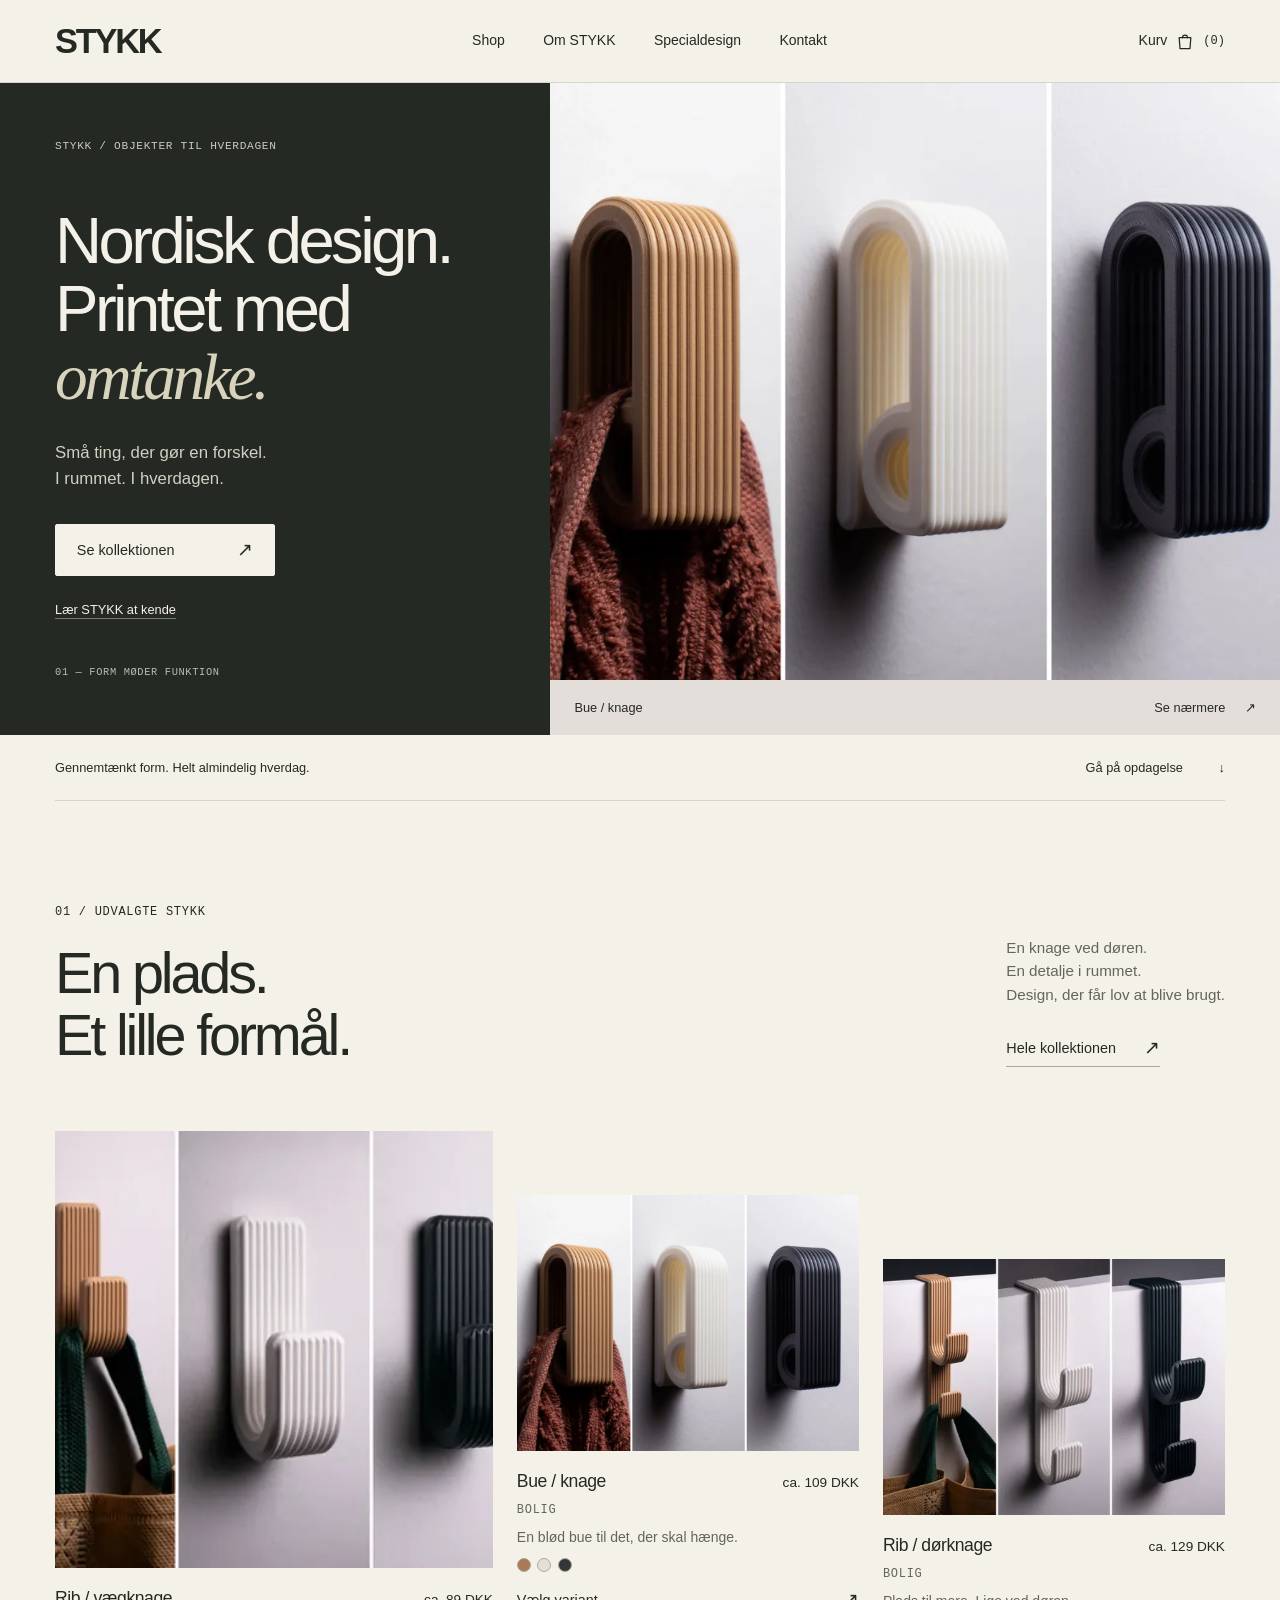
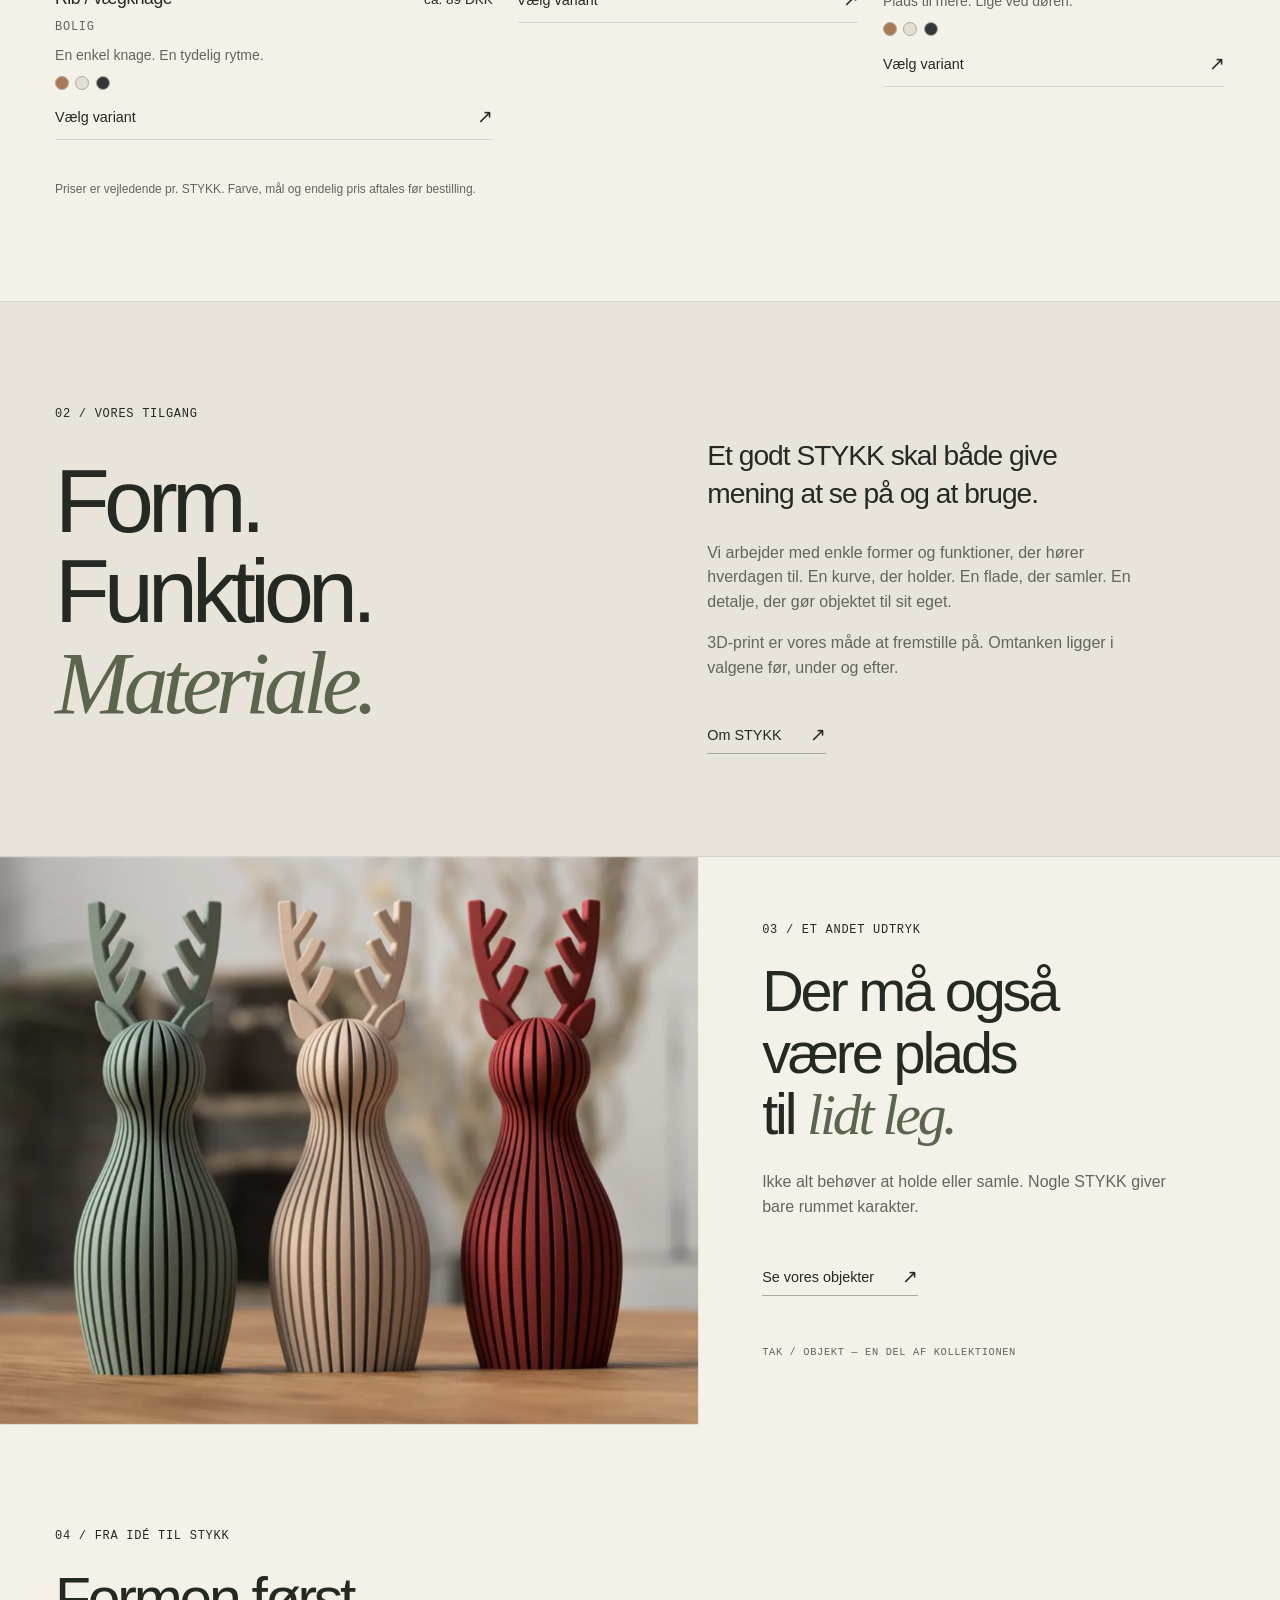
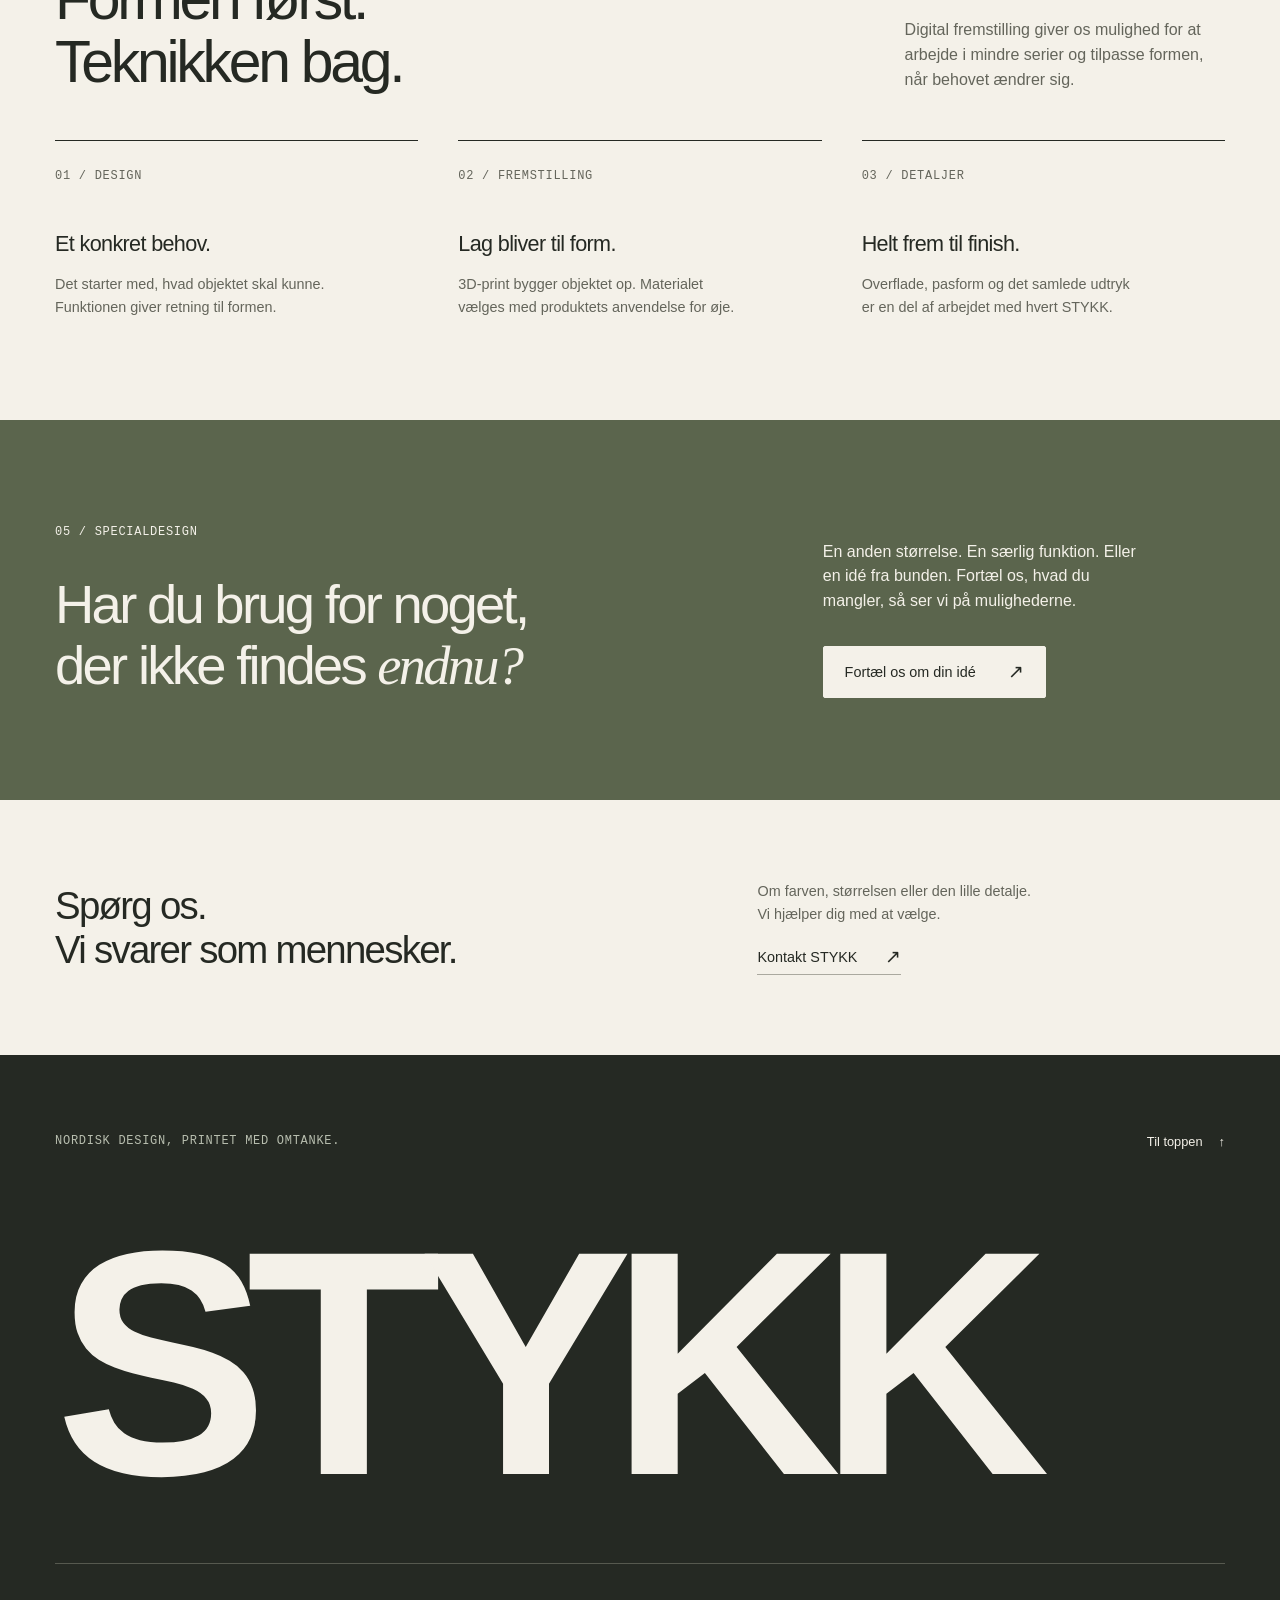
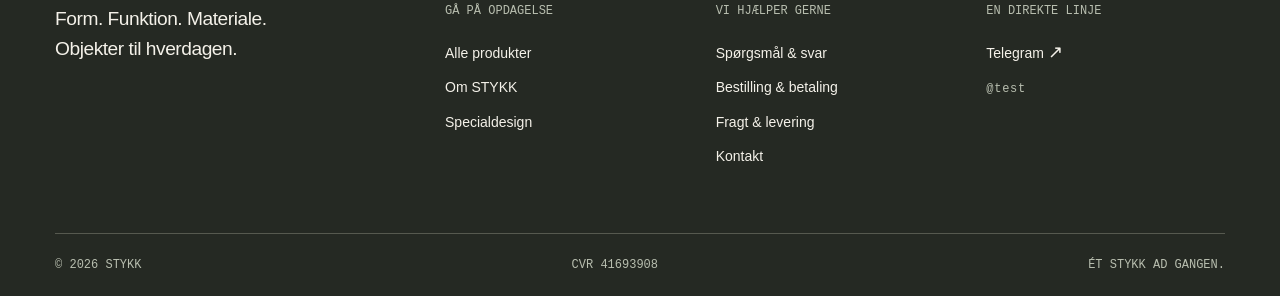
==== commit 170ca3c9: "1" ====
--- a/index.html
+++ b/index.html
@@ -3,100 +3,75 @@
 <head>
 <meta charset="utf-8">
 <meta name="viewport" content="width=device-width, initial-scale=1">
-<title>NordForm — Form. Funktion.</title>
-<meta name="description" content="Shop NordForms udvalg af organiserings- og opbevaringsprodukter til vials, pens og tilbehør. Se priser og bestil via Telegram.">
+<title>STYKK — Nordisk design, printet med omtanke</title>
+<meta name="description" content="STYKK skaber nordisk inspirerede designobjekter til hverdagen. Udforsk knager, tilbehør og dekorative STYKK, fremstillet med 3D-print.">
 <link rel="canonical" href="https://melorm301.github.io/3d-shop/">
 <meta property="og:type" content="website">
-<meta property="og:site_name" content="NordForm">
-<meta property="og:title" content="NordForm — Form. Funktion.">
-<meta property="og:description" content="Shop NordForms udvalg af organiserings- og opbevaringsprodukter til vials, pens og tilbehør.">
+<meta property="og:site_name" content="STYKK">
+<meta property="og:title" content="STYKK — Nordisk design, printet med omtanke">
+<meta property="og:description" content="STYKK skaber nordisk inspirerede designobjekter til hverdagen. Udforsk knager, tilbehør og dekorative STYKK, fremstillet med 3D-print.">
 <meta property="og:url" content="https://melorm301.github.io/3d-shop/">
-<meta property="og:image" content="https://melorm301.github.io/3d-shop/images/products/pen-holder-round-02.webp">
-<script type="application/ld+json">
-{"@context":"https://schema.org","@graph":[{"@type":"WebSite","@id":"https://melorm301.github.io/3d-shop/#website","url":"https://melorm301.github.io/3d-shop/","name":"NordForm","inLanguage":"da"},{"@type":"Organization","@id":"https://melorm301.github.io/3d-shop/#organization","name":"NordForm","url":"https://melorm301.github.io/3d-shop/","identifier":{"@type":"PropertyValue","propertyID":"CVR","value":"41693908"}}]}
-</script>
-<meta name="theme-color" content="#F5F3EE">
+<meta property="og:image" content="https://melorm301.github.io/3d-shop/images/stykk/bue-knage.webp">
+<meta name="theme-color" content="#f4f1e9">
+<link rel="manifest" href="assets/site.webmanifest">
 <link rel="icon" href="assets/favicon.svg" type="image/svg+xml">
-<link rel="stylesheet" href="css/style.css?v=20261003e">
+<link rel="stylesheet" href="css/style.css?v=20261003-stykk-1">
+<script type="application/ld+json">{"@context":"https://schema.org","@graph":[{"@type":"WebSite","@id":"https://melorm301.github.io/3d-shop/#website","url":"https://melorm301.github.io/3d-shop/","name":"STYKK","inLanguage":"da"},{"@type":"Organization","@id":"https://melorm301.github.io/3d-shop/#organization","name":"STYKK","url":"https://melorm301.github.io/3d-shop/","identifier":{"@type":"PropertyValue","propertyID":"CVR","value":"41693908"}}]}</script>
 </head>
 <body class="page-index">
 <a class="skip-link" href="#main">Spring til indhold</a>
 <header class="site-header">
   <div class="wrap header-bar">
-    <a class="brand" href="index.html" aria-label="NordForm, forside"><span class="brand-mark" aria-hidden="true"><i></i><i></i><i></i></span><span class="brand-name" data-shop-name>NordForm</span></a>
-    <nav class="nav" aria-label="Hovedmenu"><a class="nav-link" href="shop.html">Shop</a><a class="nav-link" href="index.html#om">Om NordForm</a><a class="nav-link" href="contact.html#custom">Specialprint</a><a class="nav-link" href="faq.html">FAQ</a></nav>
+    <a class="brand" href="index.html" aria-label="STYKK, forside"><span class="brand-name" data-shop-name>STYKK</span></a>
+    <nav class="nav" aria-label="Hovedmenu"><a class="nav-link" href="shop.html">Shop</a><a class="nav-link" href="about.html">Om STYKK</a><a class="nav-link" href="contact.html#custom">Specialdesign</a><a class="nav-link" href="contact.html">Kontakt</a></nav>
     <div class="header-actions">
       <a class="cart-link" href="cart.html" data-cart-open aria-haspopup="dialog" aria-label="Åbn kurv"><span class="cart-label">Kurv</span><span data-icon="bag"></span><span class="cart-count" data-cart-count>0</span></a>
       <button class="nav-toggle" type="button" data-nav-toggle aria-expanded="false" aria-controls="mobile-nav" aria-label="Åbn menu"><span data-icon="menu"></span></button>
     </div>
   </div>
   <dialog class="mobile-nav" id="mobile-nav" data-mobile-nav aria-label="Hovedmenu">
-    <div class="mobile-nav-top"><a class="brand" href="index.html"><span class="brand-mark" aria-hidden="true"><i></i><i></i><i></i></span><span class="brand-name" data-shop-name>NordForm</span></a><button class="icon-button" type="button" data-nav-close aria-label="Luk menu"><span data-icon="x"></span></button></div>
-    <p class="eyebrow">Gå på opdagelse</p><nav aria-label="Mobilmenu"><a href="shop.html"><span>Shop</span><span class="arrow" aria-hidden="true">↗</span></a><a href="index.html#om"><span>Om NordForm</span><span class="arrow" aria-hidden="true">↗</span></a><a href="contact.html#custom"><span>Specialprint</span><span class="arrow" aria-hidden="true">↗</span></a><a href="faq.html"><span>FAQ</span><span class="arrow" aria-hidden="true">↗</span></a><a href="cart.html"><span>Din kurv</span><span class="arrow" aria-hidden="true">↗</span></a></nav>
-    <p class="mobile-nav-note">Form med et formål.<br>Lavet lag for lag.</p>
+    <div class="mobile-nav-top"><a class="brand" href="index.html"><span class="brand-name" data-shop-name>STYKK</span></a><button class="icon-button" type="button" data-nav-close aria-label="Luk menu"><span data-icon="x"></span></button></div>
+    <p class="eyebrow">Gå på opdagelse</p><nav aria-label="Mobilmenu"><a href="shop.html"><span>Shop</span><span class="arrow" aria-hidden="true">↗</span></a><a href="about.html"><span>Om STYKK</span><span class="arrow" aria-hidden="true">↗</span></a><a href="contact.html#custom"><span>Specialdesign</span><span class="arrow" aria-hidden="true">↗</span></a><a href="contact.html"><span>Kontakt</span><span class="arrow" aria-hidden="true">↗</span></a><a href="cart.html"><span>Din kurv</span><span class="arrow" aria-hidden="true">↗</span></a></nav>
+    <p class="mobile-nav-note">Ét STYKK ad gangen.<br>Lavet lag for lag.</p>
   </dialog>
 </header>
 <noscript><nav class="wrap no-js-nav" aria-label="Menu uden JavaScript"><a href="index.html">Forside</a><a href="shop.html">Shop</a><a href="contact.html">Kontakt</a><a href="faq.html">FAQ</a></nav></noscript>
 <main id="main">
-  <section class="hero" aria-labelledby="hero-title">
-    <div class="wrap">
-      <div class="hero-topline"><p class="eyebrow">Objekter til din hverdag</p><span class="mono">NordForm / Udvalget</span></div>
-      <h1 class="hero-title" id="hero-title">Form. <span>Funktion.</span></h1>
-      <div class="hero-stage">
-        <div class="hero-note"><span class="hero-cross" aria-hidden="true">+</span><p>En plads til det hele.<br>En form, der giver mening.</p><a class="btn btn-primary" href="shop.html">Se udvalget <span class="arrow" aria-hidden="true">↗</span></a></div>
-        <a class="hero-object" href="product.html?id=pen-holder-round-9" aria-label="Se 9 Pen Holder Round"><img src="images/products/pen-holder-round-02.webp" srcset="images/products/pen-holder-round-02-480.webp 480w, images/products/pen-holder-round-02-960.webp 960w, images/products/pen-holder-round-02.webp 1122w" sizes="(max-width: 767px) 82vw, 42vw" alt="Sort, cylindrisk 9 Pen Holder Round med lodrette ribber og fine printlag" width="1122" height="1402" fetchpriority="high" decoding="async"></a>
-        <div class="hero-object-label"><span class="mono">Objekt / 09</span><a href="product.html?id=pen-holder-round-9">9 Pen Holder Round <span aria-hidden="true">↗</span></a><span class="mono" data-hero-price>199 DKK</span></div>
-        <span class="hero-measure" aria-hidden="true">Lavet lag for lag</span>
-      </div>
-      <div class="hero-bottom"><span class="mono">Små serier. Gennemtænkte former.</span><a class="mono scroll-cue" href="#udvalgt">Gå på opdagelse <span aria-hidden="true">↓</span></a></div>
-    </div>
-  </section>
 
-  <section class="section featured-section" id="udvalgt">
-    <div class="wrap"><div class="section-head"><div><p class="eyebrow">01 / Udvalgte objekter</p><h2 class="h2">God form.<br>Helt konkret.</h2></div><div class="section-head-aside"><p>Til det, der skal samles.<br>Og det, der skal med.</p><a class="link-quiet" href="shop.html">Se alle produkter <span class="arrow" aria-hidden="true">↗</span></a></div></div>
-      <div class="product-grid product-grid--featured" data-products data-limit="3">
-<article class="pcard"><a class="pcard-link" href="product.html?id=pen-case"><span class="pcard-media"><img src="images/products/pen-case-01.webp" decoding="async" loading="lazy" width="1122" height="1402" srcset="images/products/pen-case-01-480.webp 480w, images/products/pen-case-01-960.webp 960w, images/products/pen-case-01.webp 1122w" sizes="(max-width: 479px) 92vw, (max-width: 767px) 44vw, 30vw" alt="Pen Case"><img class="pcard-secondary" src="images/products/pen-case-02.webp" decoding="async" loading="lazy" width="1122" height="1402" srcset="images/products/pen-case-02-480.webp 480w, images/products/pen-case-02-960.webp 960w, images/products/pen-case-02.webp 1122w" sizes="(max-width: 479px) 92vw, (max-width: 767px) 44vw, 30vw" alt="" aria-hidden="true"><span class="pcard-image-count" aria-hidden="true">03 / Billeder</span></span><span class="pcard-body"><span class="pcard-meta"><span class="pcard-name">Pen Case</span><span class="pcard-price">299 DKK</span></span><span class="category-tag">Peptides</span><span class="pcard-desc body-sm">Hardcase til pens og tilbehør.</span></span></a><button class="btn btn-sm pcard-add" type="button" data-add-product="pen-case" aria-label="Læg Pen Case i kurv">Læg i kurv <span class="arrow" aria-hidden="true">+</span></button></article>
-<article class="pcard"><a class="pcard-link" href="product.html?id=64-vial-powcan-insert"><span class="pcard-media"><img src="images/products/64-vial-powcan-insert-01.webp" decoding="async" loading="lazy" width="1122" height="1402" srcset="images/products/64-vial-powcan-insert-01-480.webp 480w, images/products/64-vial-powcan-insert-01-960.webp 960w, images/products/64-vial-powcan-insert-01.webp 1122w" sizes="(max-width: 479px) 92vw, (max-width: 767px) 44vw, 30vw" alt="64 Vial Powcan Insert"><img class="pcard-secondary" src="images/products/64-vial-powcan-insert-02.webp" decoding="async" loading="lazy" width="1122" height="1402" srcset="images/products/64-vial-powcan-insert-02-480.webp 480w, images/products/64-vial-powcan-insert-02-960.webp 960w, images/products/64-vial-powcan-insert-02.webp 1122w" sizes="(max-width: 479px) 92vw, (max-width: 767px) 44vw, 30vw" alt="" aria-hidden="true"><span class="pcard-image-count" aria-hidden="true">03 / Billeder</span></span><span class="pcard-body"><span class="pcard-meta"><span class="pcard-name">64 Vial Powcan Insert</span><span class="pcard-price">400 DKK</span></span><span class="category-tag">Peptides</span><span class="pcard-desc body-sm">Plads til 64 vials. Powcan-beholder medfølger.</span></span></a><button class="btn btn-sm pcard-add" type="button" data-add-product="64-vial-powcan-insert" aria-label="Læg 64 Vial Powcan Insert i kurv">Læg i kurv <span class="arrow" aria-hidden="true">+</span></button></article>
-<article class="pcard"><a class="pcard-link" href="product.html?id=insulin-ready-to-go-case"><span class="pcard-media"><img src="images/products/insulin-ready-to-go-01.webp" decoding="async" loading="lazy" width="810" height="607" srcset="images/products/insulin-ready-to-go-01-480.webp 480w, images/products/insulin-ready-to-go-01.webp 810w" sizes="(max-width: 479px) 92vw, (max-width: 767px) 44vw, 30vw" alt="Insulin Ready-to-Go Case"><img class="pcard-secondary" src="images/products/insulin-ready-to-go-02.webp" decoding="async" loading="lazy" width="941" height="1672" srcset="images/products/insulin-ready-to-go-02-480.webp 480w, images/products/insulin-ready-to-go-02.webp 941w" sizes="(max-width: 479px) 92vw, (max-width: 767px) 44vw, 30vw" alt="" aria-hidden="true"><span class="pcard-image-count" aria-hidden="true">02 / Billeder</span></span><span class="pcard-body"><span class="pcard-meta"><span class="pcard-name">Insulin Ready-to-Go Case</span><span class="pcard-price">179 DKK</span></span><span class="category-tag">Peptides</span><span class="pcard-desc body-sm">Kompakt rejsecase med opdelt opbevaring.</span></span></a><button class="btn btn-sm pcard-add" type="button" data-add-product="insulin-ready-to-go-case" aria-label="Læg Insulin Ready-to-Go Case i kurv">Læg i kurv <span class="arrow" aria-hidden="true">+</span></button></article>
-</div>
-      <noscript><p>Se produkterne: <a href="product.html?id=pen-case">Pen Case</a>, <a href="product.html?id=64-vial-powcan-insert">64 Vial Powcan Insert</a> og <a href="product.html?id=insulin-ready-to-go-case">Insulin Ready-to-Go Case</a>. Aktivér JavaScript for at bruge kurven.</p></noscript>
-    </div>
-  </section>
+<section class="st-hero" aria-labelledby="hero-title">
+ <div class="st-hero-copy"><p class="eyebrow">STYKK / Objekter til hverdagen</p><h1 id="hero-title">Nordisk design.<br>Printet med<br><em>omtanke.</em></h1><p class="st-hero-lede">Små ting, der gør en forskel.<br>I rummet. I hverdagen.</p><a class="btn btn-light" href="shop.html">Se kollektionen <span class="arrow" aria-hidden="true">↗</span></a><a class="st-hero-about" href="about.html">Lær STYKK at kende</a><span class="st-hero-index mono">01 — Form møder funktion</span></div>
+ <div class="st-hero-visual"><a href="product.html?id=bue-knage" aria-label="Se Bue-knagen"><img src="images/stykk/bue-knage.webp" srcset="images/stykk/bue-knage-480.webp 480w, images/stykk/bue-knage.webp 1000w" sizes="(max-width: 767px) 100vw, 55vw" width="1000" height="750" alt="Bue-knagen i varm brun, lys og mørk udgave, med ribbet overflade og afrundet form" decoding="async" fetchpriority="high"></a><div class="st-image-caption"><span>Bue / knage</span><a href="product.html?id=bue-knage">Se nærmere <span aria-hidden="true">↗</span></a></div></div>
+</section>
+<div class="st-intro-line wrap"><p>Gennemtænkt form. Helt almindelig hverdag.</p><a href="#udvalgt" aria-label="Gå til udvalgte STYKK">Gå på opdagelse <span aria-hidden="true">↓</span></a></div>
+<section class="section st-selected" id="udvalgt"><div class="wrap"><div class="section-head"><div><p class="eyebrow">01 / Udvalgte STYKK</p><h2 class="h2">En plads.<br>Et lille formål.</h2></div><div class="section-head-aside"><p>En knage ved døren.<br>En detalje i rummet.<br>Design, der får lov at blive brugt.</p><a class="link-quiet" href="shop.html">Hele kollektionen <span class="arrow" aria-hidden="true">↗</span></a></div></div><div class="product-grid product-grid--featured" data-products data-limit="3">
+<article class="pcard"><a class="pcard-link" href="product.html?id=rib-vaeg"><span class="pcard-media"><img src="images/stykk/rib-vaeg.webp" decoding="async" loading="lazy" width="1000" height="750" srcset="images/stykk/rib-vaeg-480.webp 480w, images/stykk/rib-vaeg-960.webp 960w, images/stykk/rib-vaeg.webp 1000w" sizes="(max-width: 479px) 92vw, (max-width: 767px) 44vw, 30vw" alt="Tre Rib-vægknager med afrundede kroge og lodrette ribber i brun, lys og mørk farve"></span><span class="pcard-body"><span class="pcard-meta"><span class="pcard-name">Rib / vægknage</span><span class="pcard-price" title="Vejledende pris pr. STYKK">ca. 89 DKK</span></span><span class="category-tag">Bolig</span><span class="pcard-desc body-sm">En enkel knage. En tydelig rytme.</span><span class="pcard-swatches" aria-label="Farver vist på billederne: Varm brun, Lys, Mørk"><i style="background:#aa7955" aria-hidden="true"></i><i style="background:#e3dfd5" aria-hidden="true"></i><i style="background:#343737" aria-hidden="true"></i></span></span></a><a class="btn btn-sm pcard-add" href="product.html?id=rib-vaeg">Vælg variant <span class="arrow" aria-hidden="true">↗</span></a></article>
+<article class="pcard"><a class="pcard-link" href="product.html?id=bue-knage"><span class="pcard-media"><img src="images/stykk/bue-knage.webp" decoding="async" loading="lazy" width="1000" height="750" srcset="images/stykk/bue-knage-480.webp 480w, images/stykk/bue-knage-960.webp 960w, images/stykk/bue-knage.webp 1000w" sizes="(max-width: 479px) 92vw, (max-width: 767px) 44vw, 30vw" alt="Tre Bue-knager i brun, lys og mørk farve med en stofstrop i den brune knage"><img class="pcard-secondary" src="images/stykk/bue-knage-02.webp" decoding="async" loading="lazy" width="1000" height="750" srcset="images/stykk/bue-knage-02-480.webp 480w, images/stykk/bue-knage-02-960.webp 960w, images/stykk/bue-knage-02.webp 1000w" sizes="(max-width: 479px) 92vw, (max-width: 767px) 44vw, 30vw" alt="" aria-hidden="true"></span><span class="pcard-body"><span class="pcard-meta"><span class="pcard-name">Bue / knage</span><span class="pcard-price" title="Vejledende pris pr. STYKK">ca. 109 DKK</span></span><span class="category-tag">Bolig</span><span class="pcard-desc body-sm">En blød bue til det, der skal hænge.</span><span class="pcard-swatches" aria-label="Farver vist på billederne: Varm brun, Lys, Mørk"><i style="background:#aa7955" aria-hidden="true"></i><i style="background:#e3dfd5" aria-hidden="true"></i><i style="background:#343737" aria-hidden="true"></i></span></span></a><a class="btn btn-sm pcard-add" href="product.html?id=bue-knage">Vælg variant <span class="arrow" aria-hidden="true">↗</span></a></article>
+<article class="pcard"><a class="pcard-link" href="product.html?id=rib-doer"><span class="pcard-media"><img src="images/stykk/rib-doer.webp" decoding="async" loading="lazy" width="1000" height="750" srcset="images/stykk/rib-doer-480.webp 480w, images/stykk/rib-doer-960.webp 960w, images/stykk/rib-doer.webp 1000w" sizes="(max-width: 479px) 92vw, (max-width: 767px) 44vw, 30vw" alt="Tre Rib-dørknager med to kroge, hængt over dørkanter"></span><span class="pcard-body"><span class="pcard-meta"><span class="pcard-name">Rib / dørknage</span><span class="pcard-price" title="Vejledende pris pr. STYKK">ca. 129 DKK</span></span><span class="category-tag">Bolig</span><span class="pcard-desc body-sm">Plads til mere. Lige ved døren.</span><span class="pcard-swatches" aria-label="Farver vist på billederne: Varm brun, Lys, Mørk"><i style="background:#aa7955" aria-hidden="true"></i><i style="background:#e3dfd5" aria-hidden="true"></i><i style="background:#343737" aria-hidden="true"></i></span></span></a><a class="btn btn-sm pcard-add" href="product.html?id=rib-doer">Vælg variant <span class="arrow" aria-hidden="true">↗</span></a></article>
+</div><p class="st-price-note">Priser er vejledende pr. STYKK. Farve, mål og endelig pris aftales før bestilling.</p></div></section>
+<section class="st-philosophy section" id="om"><div class="wrap st-philosophy-layout"><div><p class="eyebrow">02 / Vores tilgang</p><h2>Form.<br>Funktion.<br><em>Materiale.</em></h2></div><div class="st-philosophy-copy" data-reveal><p class="st-statement">Et godt STYKK skal både give mening at se på og at bruge.</p><p>Vi arbejder med enkle former og funktioner, der hører hverdagen til. En kurve, der holder. En flade, der samler. En detalje, der gør objektet til sit eget.</p><p>3D-print er vores måde at fremstille på. Omtanken ligger i valgene før, under og efter.</p><a class="link-quiet" href="about.html">Om STYKK <span class="arrow" aria-hidden="true">↗</span></a></div></div></section>
+<section class="st-editorial"><div class="st-editorial-image" data-reveal><img src="images/stykk/tak-objekt.webp" srcset="images/stykk/tak-objekt-480.webp 480w, images/stykk/tak-objekt.webp 1000w" sizes="(max-width: 767px) 100vw, 55vw" width="1000" height="750" alt="Tre Tak-objekter med bølgende ribber og stiliseret gevir i grøn, sandfarvet og rød" decoding="async" loading="lazy"></div><div class="st-editorial-copy"><p class="eyebrow">03 / Et andet udtryk</p><h2 class="h2">Der må også<br>være plads<br>til <em>lidt leg.</em></h2><p class="body mt-md">Ikke alt behøver at holde eller samle. Nogle STYKK giver bare rummet karakter.</p><a class="link-quiet mt-lg" href="shop.html?collection=objects">Se vores objekter <span class="arrow" aria-hidden="true">↗</span></a><span class="mono st-editorial-note">Tak / objekt — en del af kollektionen</span></div></section>
+<section class="section st-process"><div class="wrap"><div class="section-head"><div><p class="eyebrow">04 / Fra idé til STYKK</p><h2 class="h2">Formen først.<br>Teknikken bag.</h2></div><p class="body">Digital fremstilling giver os mulighed for at arbejde i mindre serier og tilpasse formen, når behovet ændrer sig.</p></div><div class="st-process-grid"><article><span class="mono">01 / Design</span><h3>Et konkret behov.</h3><p>Det starter med, hvad objektet skal kunne. Funktionen giver retning til formen.</p></article><article><span class="mono">02 / Fremstilling</span><h3>Lag bliver til form.</h3><p>3D-print bygger objektet op. Materialet vælges med produktets anvendelse for øje.</p></article><article><span class="mono">03 / Detaljer</span><h3>Helt frem til finish.</h3><p>Overflade, pasform og det samlede udtryk er en del af arbejdet med hvert STYKK.</p></article></div></div></section>
+<section class="section st-custom"><div class="wrap st-custom-layout"><div><p class="eyebrow">05 / Specialdesign</p><h2>Har du brug for noget,<br>der ikke findes <em>endnu?</em></h2></div><div><p>En anden størrelse. En særlig funktion. Eller en idé fra bunden. Fortæl os, hvad du mangler, så ser vi på mulighederne.</p><a class="btn btn-light" href="contact.html#custom">Fortæl os om din idé <span class="arrow" aria-hidden="true">↗</span></a></div></div></section>
+<section class="st-service wrap"><h2>Spørg os.<br>Vi svarer som mennesker.</h2><div><p>Om farven, størrelsen eller den lille detalje.<br>Vi hjælper dig med at vælge.</p><a class="link-quiet" href="contact.html">Kontakt STYKK <span class="arrow" aria-hidden="true">↗</span></a></div></section>
 
-  <section class="story-section section" id="om" aria-labelledby="story-title"><div class="wrap story-layout">
-    <div class="story-caption"><p class="eyebrow">02 / Måden vi laver det på</p><div class="layer-mark" aria-hidden="true"><i></i><i></i><i></i><i></i><i></i><i></i></div><span class="mono">Fra idé til fysisk form.</span></div>
-    <div><h2 class="story-title" id="story-title">Designet digitalt.<br><span>Lavet lag for lag.</span></h2><div class="story-copy"><p>Vi laver ting i små serier. Former, der samler, holder og giver plads — med 3D-print som værktøj.</p><p>De fine lag i overfladen er en del af udtrykket. Og fordi designet starter digitalt, kan formen tilpasses, når behovet ændrer sig.</p></div><a class="link-quiet" href="faq.html#products">Om materialer og print <span class="arrow" aria-hidden="true">↗</span></a></div>
-  </div></section>
-
-  <section class="section discovery-section"><div class="wrap discovery-layout">
-    <div><p class="eyebrow">03 / Find din form</p><h2 class="h2">Alt på<br>sin plads.</h2><p class="body mt-md">Opbevaring og organisering<br>til vials, pens og tilbehør.</p></div>
-    <div class="collection-links"><a href="shop.html?collection=cases"><span class="mono">01</span><span>Cases</span><span class="collection-note">Til det, der skal med</span><span class="arrow" aria-hidden="true">↗</span></a><a href="shop.html?collection=holders"><span class="mono">02</span><span>Holdere &amp; indsatser</span><span class="collection-note">En plads til hver ting</span><span class="arrow" aria-hidden="true">↗</span></a><a href="shop.html?collection=stations"><span class="mono">03</span><span>Stationer</span><span class="collection-note">Saml det, du bruger</span><span class="arrow" aria-hidden="true">↗</span></a></div>
-  </div></section>
-
-  <section class="process-section section" aria-labelledby="process-title"><div class="wrap process-layout">
-    <div class="process-visual" data-reveal aria-hidden="true"><div class="layer-object"><i></i><i></i><i></i><i></i><i></i><i></i><i></i><i></i><i></i><i></i><i></i><i></i></div><span class="mono">En form. Mange lag.</span></div>
-    <div class="process-copy"><p class="eyebrow">04 / Fra fil til form</p><h2 class="h2" id="process-title">Lidt efter lidt.<br>Lag efter lag.</h2><p class="body mt-md">En digital model bliver til en fysisk ting. Tynde lag bygger formen op — og giver overfladen sit særlige udtryk.</p><div class="process-steps"><span><b>01</b> Digital model</span><span><b>02</b> Print i lag</span><span><b>03</b> Færdigt objekt</span></div></div>
-  </div></section>
-
-  <section class="custom-section section"><div class="wrap custom-layout"><div><p class="eyebrow">05 / Specialprint</p><h2 class="custom-title">En anden form<br>i tankerne<span>?</span></h2></div><div class="custom-aside"><p>En anden størrelse. En bestemt farve. Eller noget helt nyt. Fortæl os, hvad du har i tankerne.</p><a class="btn btn-light" href="contact.html#custom">Lad os se på din idé <span class="arrow" aria-hidden="true">↗</span></a></div></div></section>
 </main>
 <footer class="site-footer"><div class="wrap">
-  <div class="footer-top"><p class="eyebrow">Designet digitalt. Lavet lag for lag.</p><a class="footer-to-top" href="#main" aria-label="Til toppen">Til toppen <span aria-hidden="true">↑</span></a></div>
-  <a class="footer-wordmark" href="index.html" aria-label="NordForm, forside">NordForm<span class="footer-dot">.</span></a>
+  <div class="footer-top"><p class="eyebrow">Nordisk design, printet med omtanke.</p><a class="footer-to-top" href="#main" aria-label="Til toppen">Til toppen <span aria-hidden="true">↑</span></a></div>
+  <a class="footer-wordmark" href="index.html" aria-label="STYKK, forside">STYKK</a>
   <div class="footer-grid">
-    <p class="footer-about">Gennemtænkte former.<br>Plads til det, du bruger.</p>
-    <div class="footer-col"><h2>Gå på opdagelse</h2><ul><li><a href="shop.html">Alle produkter</a></li><li><a href="index.html#om">Om NordForm</a></li><li><a href="contact.html#custom">Specialprint</a></li></ul></div>
+    <p class="footer-about">Form. Funktion. Materiale.<br>Objekter til hverdagen.</p>
+    <div class="footer-col"><h2>Gå på opdagelse</h2><ul><li><a href="shop.html">Alle produkter</a></li><li><a href="about.html">Om STYKK</a></li><li><a href="contact.html#custom">Specialdesign</a></li></ul></div>
     <div class="footer-col"><h2>Vi hjælper gerne</h2><ul><li><a href="faq.html">Spørgsmål &amp; svar</a></li><li><a href="faq.html#orders">Bestilling &amp; betaling</a></li><li><a href="faq.html#shipping">Fragt &amp; levering</a></li><li><a href="contact.html">Kontakt</a></li></ul></div>
     <div class="footer-col"><h2>En direkte linje</h2><ul><li><a href="https://t.me/test" data-shop-telegram target="_blank" rel="noopener noreferrer">Telegram <span class="arrow" aria-hidden="true">↗</span></a></li><li><span class="mono telegram-handle" data-shop-telegram-handle>@test</span></li></ul></div>
   </div>
-  <div class="footer-bottom"><span>© <span data-shop-year>2026</span> <span data-shop-name>NordForm</span></span><span>CVR <span data-shop-cvr>41693908</span></span><span>Form med et formål.</span></div>
+  <div class="footer-bottom"><span>© <span data-shop-year>2026</span> <span data-shop-name>STYKK</span></span><span>CVR <span data-shop-cvr>41693908</span></span><span>Ét STYKK ad gangen.</span></div>
 </div></footer>
-<script src="js/products.js?v=20261003e"></script>
-<script src="js/image-data.js?v=20261003e"></script>
-<script src="js/ui.js?v=20261003e"></script>
-<script src="js/cart.js?v=20261003e"></script>
-<script src="js/catalog.js?v=20261003e"></script>
-<script src="js/product.js?v=20261003e"></script>
-<script src="js/main.js?v=20261003e"></script>
+<script src="js/products.js?v=20261003-stykk-1"></script>
+<script src="js/image-data.js?v=20261003-stykk-1"></script>
+<script src="js/ui.js?v=20261003-stykk-1"></script>
+<script src="js/cart.js?v=20261003-stykk-1"></script>
+<script src="js/catalog.js?v=20261003-stykk-1"></script>
+<script src="js/product.js?v=20261003-stykk-1"></script>
+<script src="js/main.js?v=20261003-stykk-1"></script>
 </body>
 </html>
--- a/css/style.css
+++ b/css/style.css
@@ -1,22 +1,21 @@
-/* NordForm — warm surfaces, precise type, and the rhythm of printed layers. */
+/* STYKK — warm surfaces, precise type, and the rhythm of printed layers. */
 :root {
-  --paper: #f5f3ee;
-  --paper-2: #eeece5;
-  --paper-3: #e3e0d7;
-  --hero: #f7f6f2;
-  --ink: #252720;
+  --paper: #f4f1e9;
+  --paper-2: #eae6dc;
+  --paper-3: #ded9ce;
+  --ink: #252923;
   --ink-soft: #64655b;
   --ink-faint: #6b6c62;
   --line: #d6d4cc;
   --line-strong: #aaa99f;
-  --accent: #c34320;
-  --accent-deep: #b43b19;
-  --dark: #272b23;
-  --on-dark: #f5f3ee;
+  --accent: #5b654d;
+  --accent-deep: #414a36;
+  --dark: #252923;
+  --on-dark: #f4f1e9;
   --sans: 'Helvetica Neue', Helvetica, Arial, sans-serif;
   --mono: 'SFMono-Regular', Consolas, 'Liberation Mono', monospace;
-  --wrap: 1440px;
-  --gutter: clamp(1.1rem, 4.3vw, 5rem);
+  --wrap: 1480px;
+  --gutter: clamp(1.25rem, 4.3vw, 5rem);
   --space-xs: .5rem;
   --space-sm: 1rem;
   --space-md: 1.5rem;
@@ -52,7 +51,7 @@
 .section-tight { padding-block: var(--space-block); }
 .eyebrow, .mono { font: 400 .75rem/1.6 var(--mono); letter-spacing: .06em; text-transform: uppercase; }
 .eyebrow { margin: 0; display: flex; align-items: center; gap: .6rem; }
-.eyebrow::before { content: ''; width: 6px; height: 6px; flex: none; background: var(--accent); }
+.eyebrow::before { content: none; }
 .mono { color: var(--ink-soft); }
 .display { font-size: clamp(3.5rem, 8vw, 8rem); line-height: .99; letter-spacing: -.065em; font-weight: 500; }
 .page-title { margin: 1.5rem 0 0; max-width: 14ch; font-size: clamp(3rem, 7.6vw, 7rem); overflow-wrap: anywhere; }
@@ -90,14 +89,10 @@
 
 /* Persistent navigation, with a native modal menu on smaller screens. */
 .site-header { position: sticky; top: 0; z-index: 90; background: var(--paper); border-bottom: 1px solid var(--line); }
-.site-header.is-stuck { background: rgb(245 243 238 / .97); }
-.header-bar { min-height: var(--header-h); display: flex; align-items: center; justify-content: space-between; gap: 2rem; }
+.site-header.is-stuck { background: rgb(244 241 233 / .98); }
+.header-bar { min-height: 82px; display: flex; align-items: center; justify-content: space-between; gap: 2rem; }
 .brand { display: inline-flex; align-items: center; gap: .7rem; text-decoration: none; flex: none; }
-.brand-name { font-size: 1.55rem; font-weight: 600; letter-spacing: -.07em; }
-.brand-mark { width: 25px; display: grid; gap: 4px; transform: skewY(-12deg); }
-.brand-mark i { height: 3px; display: block; background: var(--accent); }
-.brand-mark i:nth-child(2) { width: 80%; }
-.brand-mark i:nth-child(3) { width: 60%; }
+.brand-name { font-size: 2.15rem; font-weight: 700; letter-spacing: -.065em; }
 .nav { display: flex; gap: clamp(1.5rem, 3vw, 3rem); margin-left: auto; margin-right: auto; }
 .nav-link { text-decoration: none; font-size: .875rem; position: relative; padding-block: .7rem; }
 .nav-link::after { content: ''; height: 1px; position: absolute; inset: auto 0 .35rem; background: var(--accent); transform: scaleX(0); transform-origin: left; transition: transform var(--motion-normal); }
@@ -116,36 +111,14 @@
 .mobile-nav nav a { display: flex; align-items: center; justify-content: space-between; padding: 1.1rem 0; border-bottom: 1px solid var(--line); text-decoration: none; font-size: clamp(1.7rem, 6vw, 2.7rem); letter-spacing: -.045em; }
 .mobile-nav-note { margin-top: 3rem; color: var(--ink-soft); }
 
-/* The object sits at the centre of an editorial composition. */
-.hero { background: var(--hero); border-bottom: 1px solid var(--line); padding-top: 2rem; }
-.hero-topline { display: flex; justify-content: space-between; gap: 1rem; }
-.hero-title { position: relative; z-index: 1; font-size: clamp(3.1rem, 9.7vw, 10rem); font-weight: 500; letter-spacing: -.075em; line-height: 1.05; margin: 1.35rem 0 0; white-space: nowrap; }
-.hero-title span { color: var(--ink-soft); }
-.hero-stage { position: relative; min-height: clamp(450px, 41vw, 640px); display: grid; grid-template-columns: 1fr 1.9fr 1fr; align-items: end; }
-.hero-object { align-self: stretch; display: flex; align-items: center; justify-content: center; min-width: 0; position: relative; }
-.hero-object img { width: 100%; height: 100%; max-height: 620px; object-fit: contain; mix-blend-mode: multiply; transition: transform var(--motion-slow) var(--ease); }
-@media (hover: hover) and (pointer: fine) { .hero-object:hover img { transform: translateY(-7px) rotate(-2deg); } }
-.hero-note { padding-bottom: 3rem; position: relative; z-index: 2; }
-.hero-cross { display: inline-block; color: var(--accent); font: 2.25rem var(--mono); margin-bottom: 1rem; }
-.hero-note p { font-size: 1.1rem; letter-spacing: -.025em; margin-bottom: 1.6rem; }
-.hero-note .btn { min-width: 210px; }
-.hero-object-label { justify-self: end; display: grid; gap: .7rem; padding-bottom: 3rem; max-width: 180px; }
-.hero-object-label a { font-size: 1rem; line-height: 1.4; text-decoration: none; }
-.hero-object-label a span { color: var(--accent); }
-.hero-measure { position: absolute; right: 0; top: 12%; writing-mode: vertical-rl; font: .75rem var(--mono); text-transform: uppercase; letter-spacing: .12em; color: var(--ink-soft); display: flex; align-items: center; gap: 1rem; }
-.hero-measure::after { content: ''; display: block; width: 1px; height: 130px; background: var(--line-strong); }
-.hero-bottom { display: flex; align-items: center; justify-content: space-between; gap: 1rem; padding: 1.3rem 0; border-top: 1px solid var(--line); }
-.scroll-cue { text-decoration: none; display: flex; gap: 2rem; }
-.scroll-cue span { color: var(--accent); }
-
 /* Open product layouts keep photography intact, including portrait assets. */
 .product-grid, .related-grid { display: grid; grid-template-columns: repeat(3,minmax(0,1fr)); gap: 3rem 1.5rem; }
-.product-grid--featured { grid-template-columns: 1.35fr 1fr 1fr; align-items: start; }
-.product-grid--featured .pcard:nth-child(2) { margin-top: 5rem; }
-.product-grid--featured .pcard:nth-child(3) { margin-top: 10rem; }
+.product-grid--featured { grid-template-columns: 1.28fr 1fr 1fr; align-items: start; }
+.product-grid--featured .pcard:nth-child(2) { margin-top: 4rem; }
+.product-grid--featured .pcard:nth-child(3) { margin-top: 8rem; }
 .pcard { position: relative; min-width: 0; }
 .pcard-link { display: block; text-decoration: none; }
-.pcard-media { display: block; position: relative; aspect-ratio: 4/5; overflow: hidden; background: var(--paper-2); }
+.pcard-media { display: block; position: relative; aspect-ratio: 4/3; overflow: hidden; background: var(--paper-2); }
 .pcard-media img { width: 100%; height: 100%; object-fit: contain; transition: transform var(--motion-slow) var(--ease), opacity var(--motion-normal); }
 .pcard-media .pcard-secondary { position: absolute; inset: 0; opacity: 0; }
 .pcard-image-count { position: absolute; bottom: .9rem; left: .9rem; padding: .15rem .4rem; background: var(--paper); font: .75rem var(--mono); color: var(--ink); }
@@ -163,46 +136,6 @@
 .pcard-swatches i { width: 14px; height: 14px; border: 1px solid var(--line-strong); border-radius: 50%; }
 .catalog-empty { grid-column: 1/-1; padding-block: 3rem; }
 .catalog-empty .btn { margin-top: 1.5rem; }
-
-/* A distinct layer signature, without a canvas or a heavyweight 3D engine. */
-.story-section { background: var(--paper-2); border-block: 1px solid var(--line); }
-.story-layout { display: grid; grid-template-columns: 1fr 2fr; gap: 4rem; }
-.story-caption { display: flex; flex-direction: column; align-items: flex-start; }
-.layer-mark { display: grid; gap: 7px; width: 100px; margin: 4rem 0 2rem; transform: skewY(-12deg); }
-.layer-mark i { display: block; background: var(--accent); height: 3px; }
-.layer-mark i:nth-child(2) { width: 92%; }.layer-mark i:nth-child(3) { width: 84%; }.layer-mark i:nth-child(4) { width: 76%; }.layer-mark i:nth-child(5) { width: 68%; }.layer-mark i:nth-child(6) { width: 60%; }
-.story-title { font-size: clamp(2.5rem, 5vw, 5rem); line-height: 1.12; letter-spacing: -.055em; margin-bottom: 2.5rem; }
-.story-title span { color: var(--ink-soft); }
-.story-copy { display: grid; grid-template-columns: 1fr 1fr; gap: 2rem; color: var(--ink-soft); margin-bottom: 1.5rem; }
-.story-copy p { max-width: 34ch; }
-.discovery-layout { display: grid; grid-template-columns: 1fr 2fr; gap: 4rem; }
-.collection-links { align-self: center; border-top: 1px solid var(--line-strong); }
-.collection-links a { display: grid; grid-template-columns: 2rem 1fr auto; align-items: center; gap: 1rem; padding-block: 2rem; text-decoration: none; border-bottom: 1px solid var(--line); }
-.collection-links a > span:nth-child(2) { font-size: clamp(1.5rem, 2.8vw, 2.8rem); letter-spacing: -.045em; }
-.collection-links .collection-note { grid-column: 2; font-size: .85rem; color: var(--ink-soft); }
-.collection-links .arrow { grid-column: 3; grid-row: 1/3; font-size: 2rem; }
-.collection-links a:hover > span:nth-child(2) { color: var(--accent-deep); }
-.process-section { background: var(--dark); color: var(--on-dark); }
-.process-layout { display: grid; grid-template-columns: 1fr 1fr; align-items: center; gap: 7rem; }
-.process-visual { height: 400px; display: flex; flex-direction: column; align-items: center; justify-content: center; gap: 3rem; border: 1px solid #56594f; position: relative; }
-.process-visual::before, .process-visual::after { content: '+'; position: absolute; color: #a2a69a; font: 1rem var(--mono); top: -.7rem; background: var(--dark); padding-inline: .3rem; }
-.process-visual::before { left: -.6rem; }.process-visual::after { right: -.6rem; }
-.process-visual .mono, .process-copy .body { color: #bbbfb2; }
-.layer-object { position: relative; width: 230px; height: 175px; }
-.layer-object i { --layer: 0; display: block; position: absolute; width: 230px; height: 75px; border: 1px solid #b3b8a9; border-radius: 50%; top: calc(var(--layer) * 9px); transform: rotate(-15deg); background: var(--dark); transition: transform var(--motion-slow) var(--ease), border-color var(--motion-slow); transition-delay: calc(var(--layer) * 20ms); z-index: calc(12 - var(--layer)); }
-.layer-object i:nth-child(2) { --layer: 1; }.layer-object i:nth-child(3) { --layer: 2; }.layer-object i:nth-child(4) { --layer: 3; }.layer-object i:nth-child(5) { --layer: 4; }.layer-object i:nth-child(6) { --layer: 5; }.layer-object i:nth-child(7) { --layer: 6; }.layer-object i:nth-child(8) { --layer: 7; }.layer-object i:nth-child(9) { --layer: 8; }.layer-object i:nth-child(10) { --layer: 9; }.layer-object i:nth-child(11) { --layer: 10; }.layer-object i:nth-child(12) { --layer: 11; }
-.process-visual.is-in .layer-object i { border-color: #d3d6cb; }
-@media (hover: hover) { .process-visual:hover .layer-object i { transform: rotate(-15deg) translateY(calc(var(--layer) * 3px)); border-color: #e46b46; } }
-.process-steps { margin-top: 2.5rem; display: grid; gap: .8rem; }
-.process-steps span { display: flex; gap: 1.5rem; border-bottom: 1px solid #56594f; padding-bottom: .8rem; font-size: .9rem; }
-.process-steps b { color: #dc7656; font: .72rem var(--mono); padding-top: .2rem; }
-.custom-section { background: var(--accent); color: #fffaf3; }
-.custom-layout { display: grid; grid-template-columns: 1.6fr 1fr; gap: 4rem; align-items: end; }
-.custom-section .eyebrow::before { background: #fffaf3; }
-.custom-title { font-size: clamp(2.75rem, 5.5vw, 5.5rem); line-height: 1.05; letter-spacing: -.06em; margin: 2rem 0 0; }
-.custom-title > span { color: var(--ink); }
-.custom-aside { max-width: 35ch; justify-self: end; }
-.custom-aside p { margin-bottom: 2rem; }
 
 /* Catalogue tools remain usable without hover. */
 .catalog-intro { padding-block: var(--space-section) 3rem; }
@@ -352,27 +285,21 @@
 .site-footer { background: var(--dark); color: var(--on-dark); padding-top: var(--space-xl); }
 .footer-top { display: flex; justify-content: space-between; gap: 1rem; align-items: center; }
 .footer-to-top { text-decoration: none; font-size: .8rem; display: flex; gap: 1rem; min-height: 44px; align-items: center; }
-.footer-wordmark { display: block; font-size: clamp(4rem, 18vw, 18rem); line-height: 1.15; letter-spacing: -.075em; text-decoration: none; font-weight: 500; margin: 1rem 0 2rem; }
-.footer-dot { color: #de7552; }
+.footer-wordmark { display: block; font-size: clamp(5rem, 25vw, 24rem); line-height: 1.15; letter-spacing: -.075em; text-decoration: none; font-weight: 700; margin: 1rem 0 2rem; }
+
 .footer-grid { display: grid; grid-template-columns: 1.5fr 1fr 1fr 1fr; gap: 2rem; padding-block: 2rem; border-top: 1px solid #56594f; }
 .footer-about { font-size: 1.2rem; letter-spacing: -.025em; }
 .footer-col h2 { font: .75rem var(--mono); text-transform: uppercase; color: #b8beaf; margin-bottom: 1.4rem; }
 .footer-col ul { list-style: none; padding: 0; margin: 0; display: grid; gap: .6rem; }
 .footer-col a { text-decoration: none; font-size: .875rem; }
-.footer-col a:hover { color: #ed967a; }
+.footer-col a:hover { color: #e6e0cf; }
 .footer-col .mono { color: #b8beaf; }.telegram-handle { text-transform: none; }
 .footer-bottom { display: flex; flex-wrap: wrap; justify-content: space-between; gap: 1rem; border-top: 1px solid #56594f; padding-block: 1.5rem; font: .75rem var(--mono); text-transform: uppercase; color: #b8beaf; }
 [data-reveal] { opacity: 1; }
 
-@media (min-width: 1600px) { .hero-title { font-size: 10.7rem; } }
 @media (max-width: 1100px) {
-  .hero-stage { grid-template-columns: 1fr 1.7fr .7fr; }
-  .hero-object-label { max-width: 145px; }
-  .hero-note .btn { min-width: 185px; gap: 1.25rem; }
   .product-grid--featured { grid-template-columns: 1.15fr 1fr 1fr; }
   .pcard-meta { flex-direction: column; gap: .3rem; }
-  .story-layout, .discovery-layout { gap: 2.5rem; }
-  .process-layout { gap: 3rem; }
   .cart-layout { gap: 2rem; grid-template-columns: minmax(0,1fr) 300px; }
   .cart-row { grid-template-columns: 80px minmax(0,1fr) auto; gap: .7rem; }
 }
@@ -381,19 +308,6 @@
   .nav { display: none; }.nav-toggle { display: grid; }
   .header-bar { gap: 1rem; }.header-actions { margin-left: auto; gap: .5rem; }
   .brand-name { font-size: 1.4rem; }
-  .hero { padding-top: 1.5rem; }
-  .hero-topline > .mono { display: none; }
-  .hero-title { font-size: clamp(3rem, 10vw, 5rem); margin-top: 1.5rem; }
-  .hero-stage { min-height: 0; display: grid; grid-template-columns: 1fr 1fr; }
-  .hero-object { grid-column: 1/-1; grid-row: 1; height: clamp(360px,75vw,560px); }
-  .hero-object img { width: 85%; }
-  .hero-note { grid-column: 1/-1; grid-row: 3; padding: 1.5rem 0 2rem; display: flex; align-items: center; justify-content: space-between; gap: 1.5rem; }
-  .hero-cross { display: none; }.hero-note p { font-size: .9rem; margin: 0; }
-  .hero-note .btn { min-width: 160px; font-size: .85rem; gap: 1rem; padding-inline: 1rem; }
-  .hero-object-label { grid-row: 2; grid-column: 1/-1; justify-self: stretch; max-width: none; display: flex; justify-content: space-between; align-items: center; gap: .5rem; padding-bottom: 1rem; border-bottom: 1px solid var(--line); }
-  .hero-object-label > .mono:first-child { display: none; }.hero-object-label a { font-size: .85rem; }
-  .hero-measure { top: 10%; font-size: .6rem; }
-  .hero-bottom { padding-block: 1rem; }.hero-bottom > .mono { font-size: .75rem; }.scroll-cue { font-size: .75rem; gap: .5rem; }
   .section-head { margin-bottom: 2rem; }.section-head-aside p { display: none; }
   .product-grid--featured { grid-template-columns: 1fr 1fr; gap: 2.5rem 1rem; }
   .product-grid--featured .pcard:first-child { grid-column: 1/-1; }
@@ -401,13 +315,7 @@
   .product-grid--featured .pcard:nth-child(2), .product-grid--featured .pcard:nth-child(3) { margin-top: 0; }
   .product-grid--catalog, .related-grid { grid-template-columns: 1fr 1fr; gap: 2.5rem 1rem; }
   .pcard-name { font-size: 1rem; }.pcard-price { font-size: .75rem; }
-  .story-layout, .discovery-layout, .process-layout, .custom-layout, .contact-layout { grid-template-columns: 1fr; gap: 3rem; }
-  .story-caption { display: grid; grid-template-columns: 1fr auto; gap: 1rem; align-items: center; }
-  .story-caption .eyebrow { grid-column: 1/-1; }.layer-mark { margin: 1rem 0; width: 65px; grid-row: 2; grid-column: 2; }
-  .story-caption > .mono { grid-row: 2; grid-column: 1; }
-  .story-title { margin-bottom: 2rem; }.story-copy { gap: 1.5rem; }
-  .process-visual { height: 340px; }.process-copy .h2 { margin-top: 1rem; }
-  .custom-aside { justify-self: start; max-width: 45ch; }
+
   .catalog-intro-bottom { align-items: start; flex-direction: column; gap: 1rem; }
   .catalog-intro-bottom .mono { display: none; }
   .catalog-collections { gap: 0 1.3rem; }.catalog-collections button { font-size: .8rem; }
@@ -431,16 +339,11 @@
   .footer-grid { grid-template-columns: 1fr 1fr; gap: 2.5rem 1.5rem; }.footer-about { grid-column: 1/-1; }.footer-grid .footer-col:last-child { grid-column: 1/-1; }
 }
 @media (max-width: 479px) {
-  .hero-title { white-space: normal; font-size: 17vw; line-height: 1; margin-top: 1.5rem; }.hero-title > span { display: block; }
-  .hero-object { height: 360px; }.hero-measure::after { height: 90px; }
-  .hero-note { flex-direction: column; align-items: stretch; gap: 1rem; padding-top: 1.3rem; }.hero-note p { font-size: 1rem; }.hero-note .btn { width: 100%; }
-  .hero-bottom { align-items: start; }.hero-bottom > .mono { max-width: 21ch; }
   .section-head { align-items: start; flex-direction: column; gap: 1rem; }.section-head .h2 { margin-top: 1rem; }
   .product-grid--catalog, .related-grid { grid-template-columns: 1fr; }.pcard-meta { flex-direction: row; }
   .product-grid--featured .pcard-meta { flex-direction: column; }.product-grid--featured .pcard-desc { font-size: .8rem; }
   .product-grid--catalog .pcard-media, .related-grid .pcard-media { aspect-ratio: 1; }
-  .story-copy { grid-template-columns: 1fr; gap: 0; }
-  .collection-links a { grid-template-columns: 1.5rem 1fr auto; gap: .5rem; padding-block: 1.5rem; }.collection-links a > span:nth-child(2) { font-size: 1.55rem; }
+
   .custom-form { padding: 1.25rem; }.form-row { grid-template-columns: 1fr; gap: 0; }
   .cart-row { grid-template-columns: 64px minmax(0,1fr) auto; gap: .7rem; }.cart-item-name { font-size: .9rem; }.cart-item-main .body-sm { font-size: .75rem; }.cart-line-price { font-size: .75rem; }
   .cart-quantity button { width: 38px; min-height: 44px; }
@@ -453,8 +356,6 @@
 @media (prefers-reduced-motion: reduce) {
   html { scroll-behavior: auto; }
   *, *::before, *::after { animation: none !important; transition: none !important; }
-  .hero-object:hover img, .pcard:hover .pcard-media img { transform: none; }
-  .process-visual:hover .layer-object i { transform: rotate(-15deg); }
 }
 @media print { .site-header, .site-footer, .mobile-buy, .cart-drawer, .nav-toggle { display: none !important; } body { background: white; color: black; } .product-info, .cart-summary { position: static; } }
 
@@ -462,13 +363,127 @@
 .page-checkout .nav, .page-checkout .nav-toggle, .page-checkout .footer-top, .page-checkout .footer-grid { display: none; }
 .page-checkout .site-footer { padding-top: 1.5rem; margin-top: 3rem; }
 .page-checkout .footer-wordmark { font-size: 2rem; margin: 0 0 1.5rem; }
-.process-visual.is-in .layer-object i { animation: layer-form 600ms var(--ease) backwards; animation-delay: calc(var(--layer) * 35ms); }
-@keyframes layer-form { from { opacity: .2; transform: rotate(-15deg) translateY(14px); } to { opacity: 1; transform: rotate(-15deg); } }
-@media (prefers-reduced-motion: reduce) { .process-visual.is-in .layer-object i { animation: none; } }
 .no-js-nav { display: flex; flex-wrap: wrap; gap: 1rem; padding-block: 1rem; }
 
 input::placeholder, textarea::placeholder { color: var(--ink-soft); opacity: 1; }
-.custom-section :focus-visible, .site-footer :focus-visible { outline-color: var(--paper); }
+.site-footer :focus-visible { outline-color: var(--paper); }
 .gallery-main img { touch-action: pan-y pinch-zoom; }
 .cart-summary { display: flex; flex-direction: column; }
 .cart-summary > .order-copy, .cart-summary > .link-quiet { align-self: flex-start; }
+
+/* STYKK: photographic compositions, a restrained wordmark, and human copy. */
+em { font-family: Georgia, 'Times New Roman', serif; font-weight: 400; }
+.brand-name { font-size: 2.15rem; font-weight: 700; line-height: 1; letter-spacing: -.065em; }
+.st-hero { display: grid; grid-template-columns: .86fr 1.14fr; background: var(--dark); color: var(--paper); }
+.st-hero-copy { padding: clamp(2rem,4.3vw,5rem); padding-right: 2.5rem; display: flex; flex-direction: column; align-items: flex-start; }
+.st-hero-copy .eyebrow { color: #cbcbbf; font-size: .7rem; }
+.st-hero h1 { font-size: clamp(3rem,5.1vw,6rem); letter-spacing: -.055em; line-height: 1.04; margin: clamp(2rem,4vw,4rem) 0 1.75rem; }
+.st-hero h1 em { color: #d8d3bd; letter-spacing: -.05em; }
+.st-hero-lede { font-size: 1.05rem; color: #d0d0c3; margin-bottom: 2rem; }
+.st-hero .btn { min-width: 220px; }
+.st-hero-about { margin-top: 1rem; padding-block: .5rem; font-size: .8rem; text-decoration-color: #777b70; }
+.st-hero-index { color: #b8beaf; margin-top: auto; padding-top: 2.25rem; font-size: .65rem; }
+.st-hero-visual { background: #ddd7d5; display: flex; flex-direction: column; min-width: 0; }
+.st-hero-visual > a { flex: 1; display: flex; }
+.st-hero-visual img { width: 100%; height: 100%; object-fit: cover; }
+.st-image-caption { display: flex; justify-content: space-between; gap: 1rem; background: #e4deda; color: var(--ink); padding: 1.1rem 1.5rem; font-size: .8rem; }
+.st-image-caption a { text-decoration: none; }
+.st-image-caption a span { margin-left: 1rem; }
+.st-intro-line { display: flex; justify-content: space-between; gap: 1rem; align-items: center; padding-block: 1.4rem; border-bottom: 1px solid var(--line); font-size: .8rem; }
+.st-intro-line p { margin: 0; }.st-intro-line a { text-decoration: none; }.st-intro-line a span { margin-left: 2rem; }
+.st-selected .h2 { font-size: clamp(2.6rem,4.5vw,5rem); }
+.st-price-note { color: var(--ink-soft); font-size: .75rem; margin-top: 2.5rem; margin-bottom: 0; }
+.pcard-media { aspect-ratio: 4/3; }
+.pcard-image-count { display: none; }
+.pcard-meta { align-items: baseline; }.pcard-price { font-family: var(--sans); font-size: .85rem; }
+.pcard-name { font-size: 1.1rem; }.pcard-desc { line-height: 1.6; }
+.product-grid--featured .pcard:first-child .pcard-media { aspect-ratio: 1; }
+.product-grid--featured .pcard:first-child .pcard-media img { object-fit: cover; }
+.st-philosophy { background: #e8e4d9; border-block: 1px solid var(--line); }
+.st-philosophy-layout { display: grid; grid-template-columns: 1.05fr .95fr; gap: 5rem; }
+.st-philosophy h2 { font-size: clamp(3.75rem,7vw,7rem); line-height: 1.01; letter-spacing: -.065em; margin: 2rem 0 0; }
+.st-philosophy h2 em { color: #5b654d; }
+.st-philosophy-copy { padding-top: 2rem; max-width: 49ch; align-self: center; }
+.st-statement { font-size: clamp(1.55rem,2.2vw,2.5rem); line-height: 1.35; letter-spacing: -.035em; color: var(--ink); }
+.st-philosophy-copy > p:not(.st-statement) { color: var(--ink-soft); font-size: 1rem; }
+.st-philosophy-copy .link-quiet { margin-top: 1.3rem; }
+.st-editorial { display: grid; grid-template-columns: 1.2fr 1fr; }
+.st-editorial-image { min-width: 0; background: var(--paper-2); }
+.st-editorial-image img { width: 100%; height: 100%; object-fit: cover; }
+.st-editorial-copy { padding: clamp(2rem,5vw,6rem); display: flex; flex-direction: column; align-items: flex-start; }
+.st-editorial-copy .h2 { font-size: clamp(2.8rem,4.5vw,5rem); }.st-editorial-copy em { color: var(--accent); }
+.st-editorial-note { margin-top: auto; padding-top: 3rem; font-size: .65rem; }
+.st-process .section-head { margin-bottom: 3rem; }.st-process .section-head > p { max-width: 36ch; }
+.st-process-grid { display: grid; grid-template-columns: repeat(3,1fr); gap: 2.5rem; }
+.st-process-grid article { border-top: 1px solid var(--ink); padding-top: 1.3rem; }
+.st-process-grid h3 { margin: 2.5rem 0 .8rem; font-size: 1.35rem; letter-spacing: -.03em; }
+.st-process-grid p { max-width: 35ch; font-size: .9rem; color: var(--ink-soft); margin: 0; }
+.st-custom { background: #5b654d; color: var(--paper); }
+.st-custom-layout { display: grid; grid-template-columns: 1.4fr .8fr; gap: 4rem; align-items: end; }
+.st-custom h2 { font-size: clamp(2.5rem,4.25vw,4.75rem); line-height: 1.13; letter-spacing: -.05em; margin: 1.5rem 0 0; }
+.st-custom-layout > div:last-child { max-width: 36ch; }.st-custom p { margin-bottom: 2rem; }
+.st-service { display: grid; grid-template-columns: 1.4fr 1fr; align-items: center; gap: 3rem; padding-block: 5rem; }
+.st-service h2 { font-size: clamp(1.9rem,3vw,3.25rem); line-height: 1.15; letter-spacing: -.045em; margin: 0; }
+.st-service p { font-size: .9rem; color: var(--ink-soft); }
+.st-shop-title { display: flex; align-items: end; justify-content: space-between; gap: 2rem; }
+.st-shop-title h1 { letter-spacing: -.065em; font-size: clamp(3.3rem,7vw,7.5rem); line-height: 1; }
+.st-shop-title .mono { padding-bottom: .5rem; font-size: .65rem; }
+.gallery-main { background: var(--paper-2); aspect-ratio: 4/3; }
+.product-name { font-size: clamp(2.4rem,4vw,4.5rem); }.product-price { font-family: var(--sans); }
+.product-edition { margin-bottom: 1.5rem; }.product-info .buy-row { margin-top: .5rem; }
+.product-grid--catalog { gap: 3.5rem 1.5rem; }
+.custom-form { border: 1px solid var(--line); background: #eae6dc; }
+.page-title { letter-spacing: -.065em; }.accent-dot { color: var(--ink); }
+.footer-wordmark { letter-spacing: -.07em; line-height: 1; font-weight: 700; font-size: clamp(6rem,25vw,24rem); margin-block: 2.5rem; }
+.footer-grid { padding-block: 2.5rem 4rem; }
+.site-footer .eyebrow { color: #b8beaf; }.footer-about { max-width: 24ch; }
+.st-about-intro h1 { font-size: clamp(3.3rem,7vw,7.5rem); line-height: 1.06; letter-spacing: -.055em; margin: 2rem 0 3rem; }
+.st-about-intro h1 em { color: var(--accent); }.st-about-lead { display: flex; justify-content: space-between; align-items: end; gap: 2rem; }
+.st-about-image { background: #ded9d5; }.st-about-image img { width: 100%; max-height: 720px; object-fit: cover; }
+.st-about-story { display: grid; grid-template-columns: 1fr 1.65fr; gap: 4rem; }
+.st-about-story .h2 { margin-top: 0; }.st-about-story .body { max-width: 58ch; }
+.st-about-values { display: grid; grid-template-columns: repeat(3,1fr); gap: 3rem; }.st-about-values .h2 { font-size: clamp(2rem,2.8vw,3rem); margin-bottom: 1.5rem; }
+.st-about-values p:last-child { color: var(--ink-soft); margin-bottom: 0; }
+.will-reveal { animation: stykk-settle 650ms var(--ease) both; animation-play-state: paused; }
+.will-reveal.is-in { animation-play-state: running; }
+@keyframes stykk-settle { from { opacity: 1; transform: translateY(14px); } to { opacity: 1; transform: none; } }
+@media (min-width: 1600px) { .st-hero-copy { padding-left: max(var(--gutter),calc((100vw - 1480px)/2)); }.st-hero h1 { font-size: 6rem; } }
+@media (max-width: 1100px) {
+ .nav { gap: 1.5rem; }.st-hero h1 { font-size: 4.8vw; }.st-hero-copy { padding: 3rem 2rem; }.st-hero-visual img { object-fit: contain; }
+ .st-philosophy-layout { gap: 3rem; }.st-shop-title { align-items: start; flex-direction: column; gap: 1rem; }
+ .st-custom-layout { gap: 2rem; }.st-about-values { gap: 2rem; }.pcard-meta { flex-direction: column; }
+}
+@media (max-width: 767px) {
+ .brand-name { font-size: 1.8rem; }.header-bar { min-height: 70px; }.cart-label { display: inline; }
+ .st-hero { grid-template-columns: 1fr; }.st-hero-copy { padding: 2.1rem var(--gutter) 2rem; }.st-hero-copy .eyebrow { font-size: .65rem; }
+ .st-hero h1 { font-size: clamp(3.3rem,10.2vw,5.2rem); margin: 2rem 0 1.3rem; }.st-hero-lede { font-size: .95rem; margin-bottom: 1.5rem; }
+ .st-hero .btn { min-width: 210px; }.st-hero-about { margin-top: .65rem; }.st-hero-index { display: none; }
+ .st-hero-visual img { height: auto; object-fit: contain; }.st-hero-visual > a { display: block; }.st-image-caption { padding-inline: var(--gutter); }
+ .st-intro-line { padding-block: 1.2rem; }.st-intro-line p { max-width: 24ch; }.st-intro-line a { font-size: .7rem; white-space: nowrap; }.st-intro-line a span { margin-left: .5rem; }
+ .section-head { align-items: flex-start; }.st-philosophy-layout { grid-template-columns: 1fr; gap: 2rem; }.st-philosophy h2 { font-size: clamp(4rem,12vw,6rem); margin-top: 1.4rem; }
+ .st-philosophy-copy { padding-top: 0; }.st-editorial { grid-template-columns: 1fr; }.st-editorial-image img { height: auto; }.st-editorial-copy { padding: 3rem var(--gutter); }
+ .st-editorial-copy .h2 { font-size: 3.1rem; }.st-editorial-copy .h2 br:nth-of-type(2) { display: none; }.st-editorial-note { padding-top: 2rem; }
+ .st-process .section-head { flex-direction: column; gap: 1.5rem; }.st-process-grid { grid-template-columns: 1fr; gap: 2rem; }.st-process-grid h3 { margin-top: 1.3rem; }
+ .st-process-grid p { max-width: 48ch; }.st-custom-layout { grid-template-columns: 1fr; gap: 2rem; }.st-custom h2 { font-size: clamp(2.5rem,7.5vw,4rem); }.st-custom h2 br { display: none; }
+ .st-service { grid-template-columns: 1fr; gap: 1.5rem; padding-block: 3.5rem; }.st-service h2 { font-size: 2.1rem; }.st-service p { margin-top: 0; }
+ .st-about-intro h1 { font-size: clamp(3rem,8.5vw,5rem); }.st-about-lead { flex-direction: column; align-items: start; gap: 1.5rem; }
+ .st-about-image img { height: auto; }.st-about-story, .st-about-values { grid-template-columns: 1fr; gap: 2.5rem; }
+ .st-shop-title .mono { display: none; }.catalog-intro { padding-top: 3rem; }.catalog-title { margin-top: 1.3rem; }
+ .st-about-values article { border-bottom: 1px solid var(--line); padding-bottom: 2rem; }.st-about-values article:last-child { border: 0; padding-bottom: 0; }
+ .page-checkout .footer-wordmark { font-size: 2rem; }.footer-wordmark { font-size: 25vw; }
+ .gallery-main { aspect-ratio: 4/3; }.product-info { position: static; }
+ .product-grid--featured .pcard:nth-child(2), .product-grid--featured .pcard:nth-child(3) { margin-top: 0; }
+}
+@media (max-width: 479px) {
+ .st-intro-line a { max-width: 15ch; white-space: normal; }.st-hero h1 { font-size: clamp(2.85rem,10.5vw,4.5rem); }
+ .product-grid--featured { grid-template-columns: 1fr; }.product-grid--featured .pcard:first-child { grid-column: auto; }
+ .product-grid--featured .pcard:first-child .pcard-media { aspect-ratio: 4/3; }.pcard-meta, .product-grid--featured .pcard-meta { flex-direction: row; }
+ .pcard-price { font-size: .75rem; }.pcard-name { font-size: 1rem; }.st-selected .pcard-desc { font-size: .85rem; }
+ .product-grid--catalog .pcard-media, .related-grid .pcard-media { aspect-ratio: 4/3; }.st-shop-title h1 { font-size: 12vw; }
+ .st-image-caption { font-size: .75rem; }.st-about-intro h1 { font-size: 10vw; }
+ .st-service h2 { font-size: 1.9rem; }.st-hero .btn { min-height: 48px; }.catalog-collections { gap: 0 1.2rem; }
+}
+@media (prefers-reduced-motion: reduce) { .will-reveal { animation: none; transform: none; opacity: 1; }.pcard:hover .pcard-media img { transform: none; } }
+
+@media (max-width: 767px) { .contact-layout { grid-template-columns: 1fr; gap: 3rem; } }
+.st-hero :focus-visible, .st-custom :focus-visible { outline-color: var(--paper); }
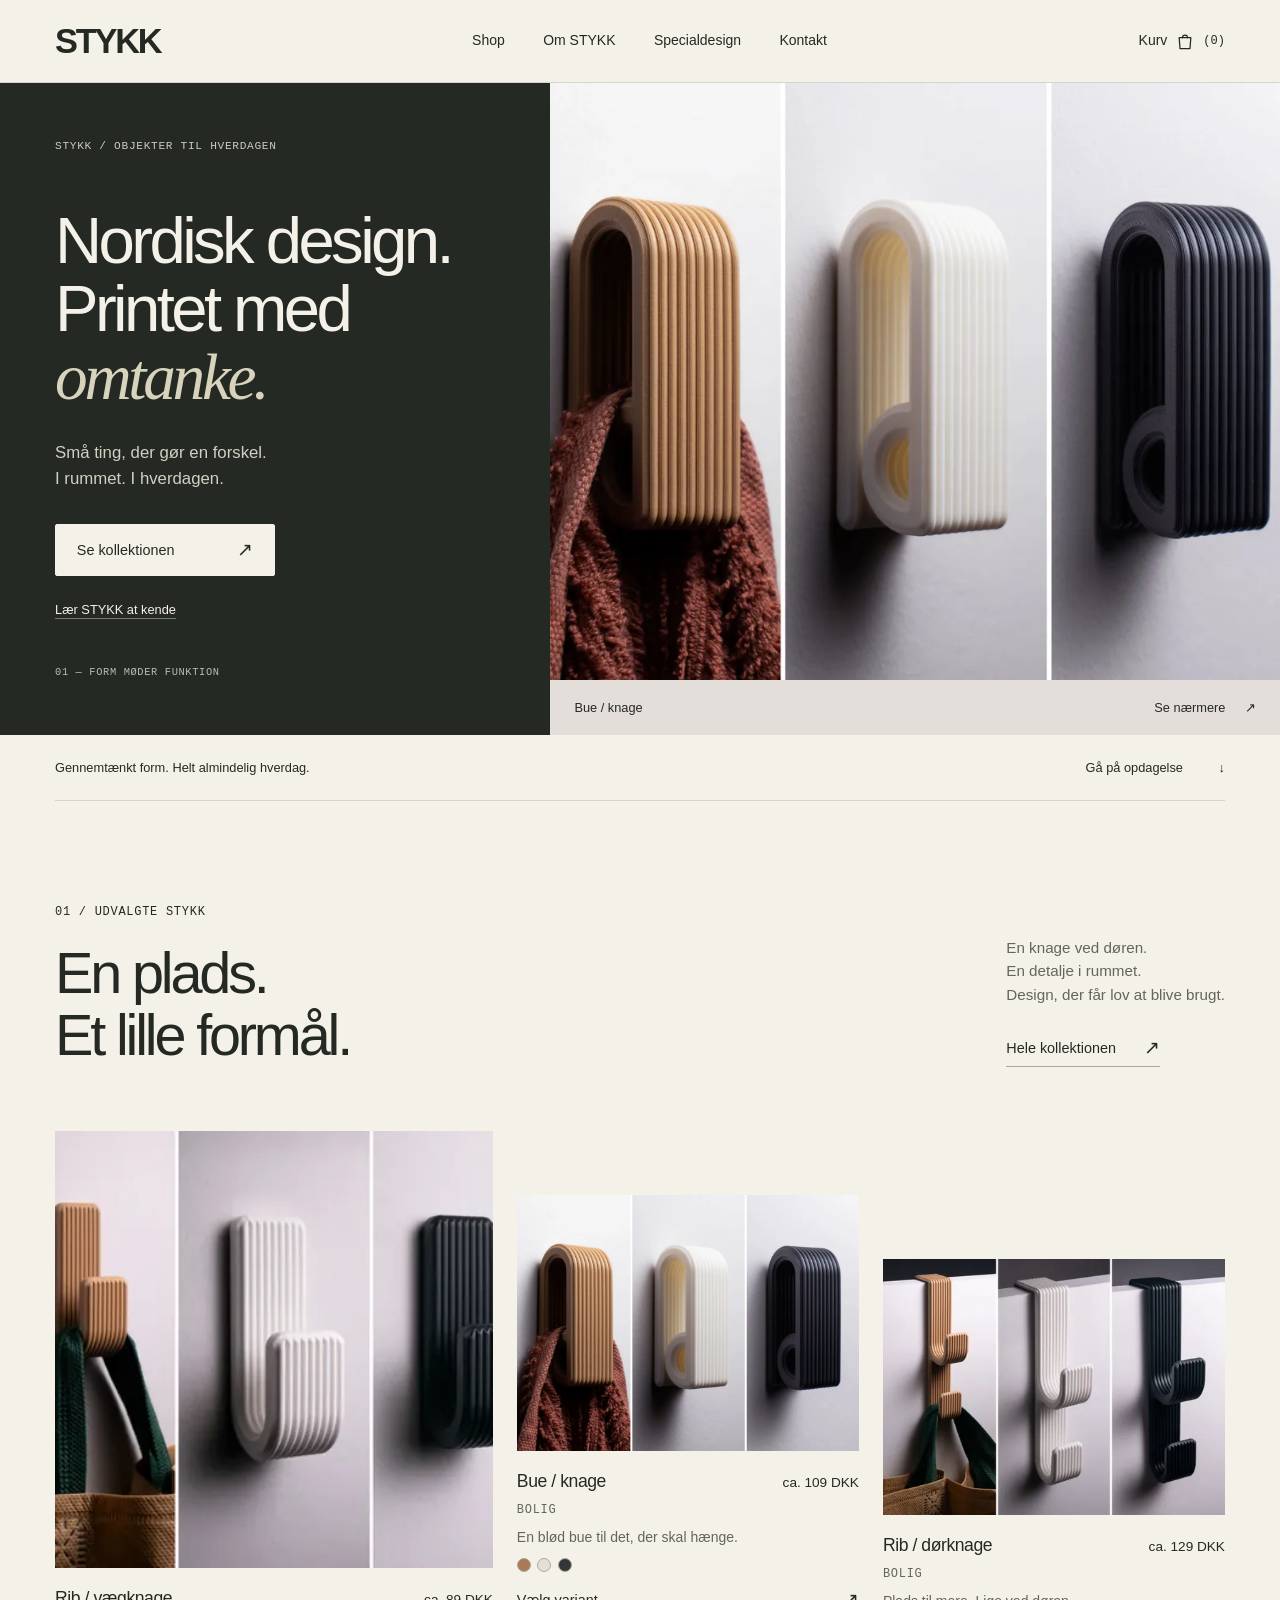
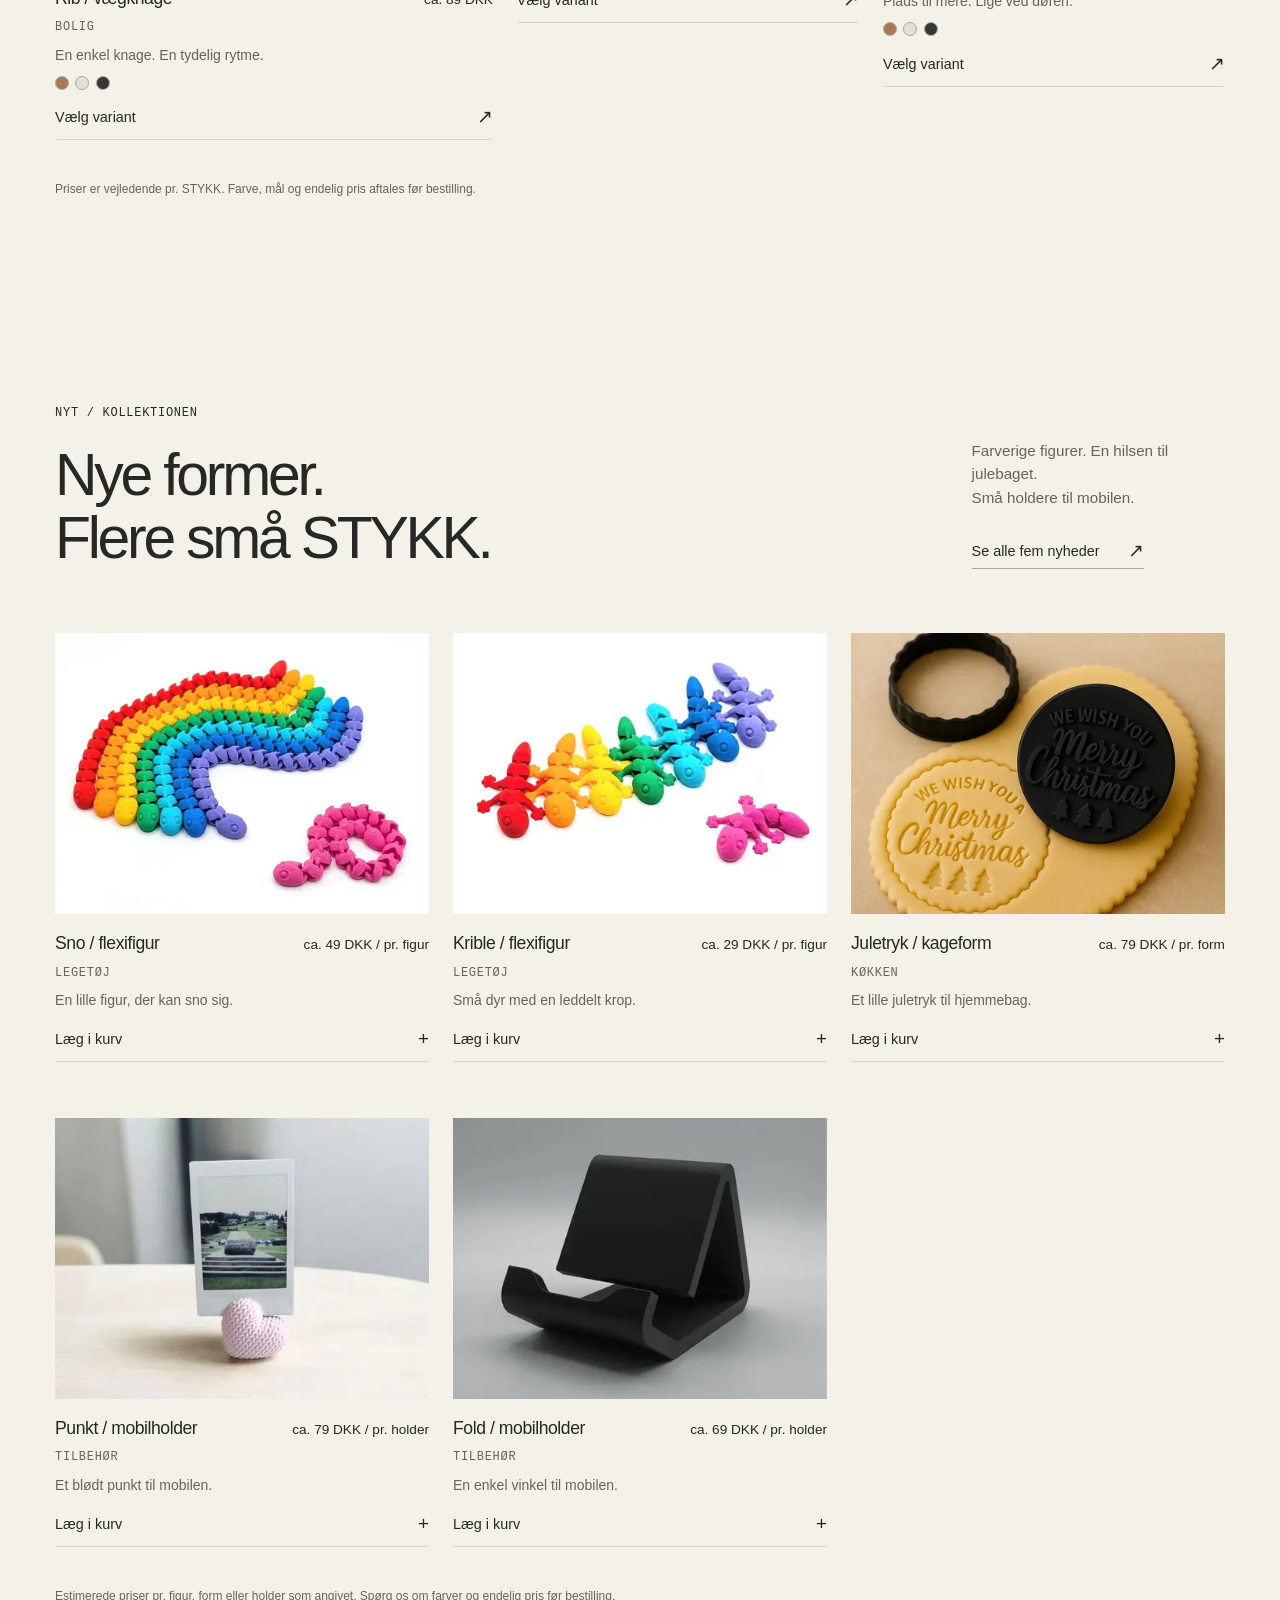
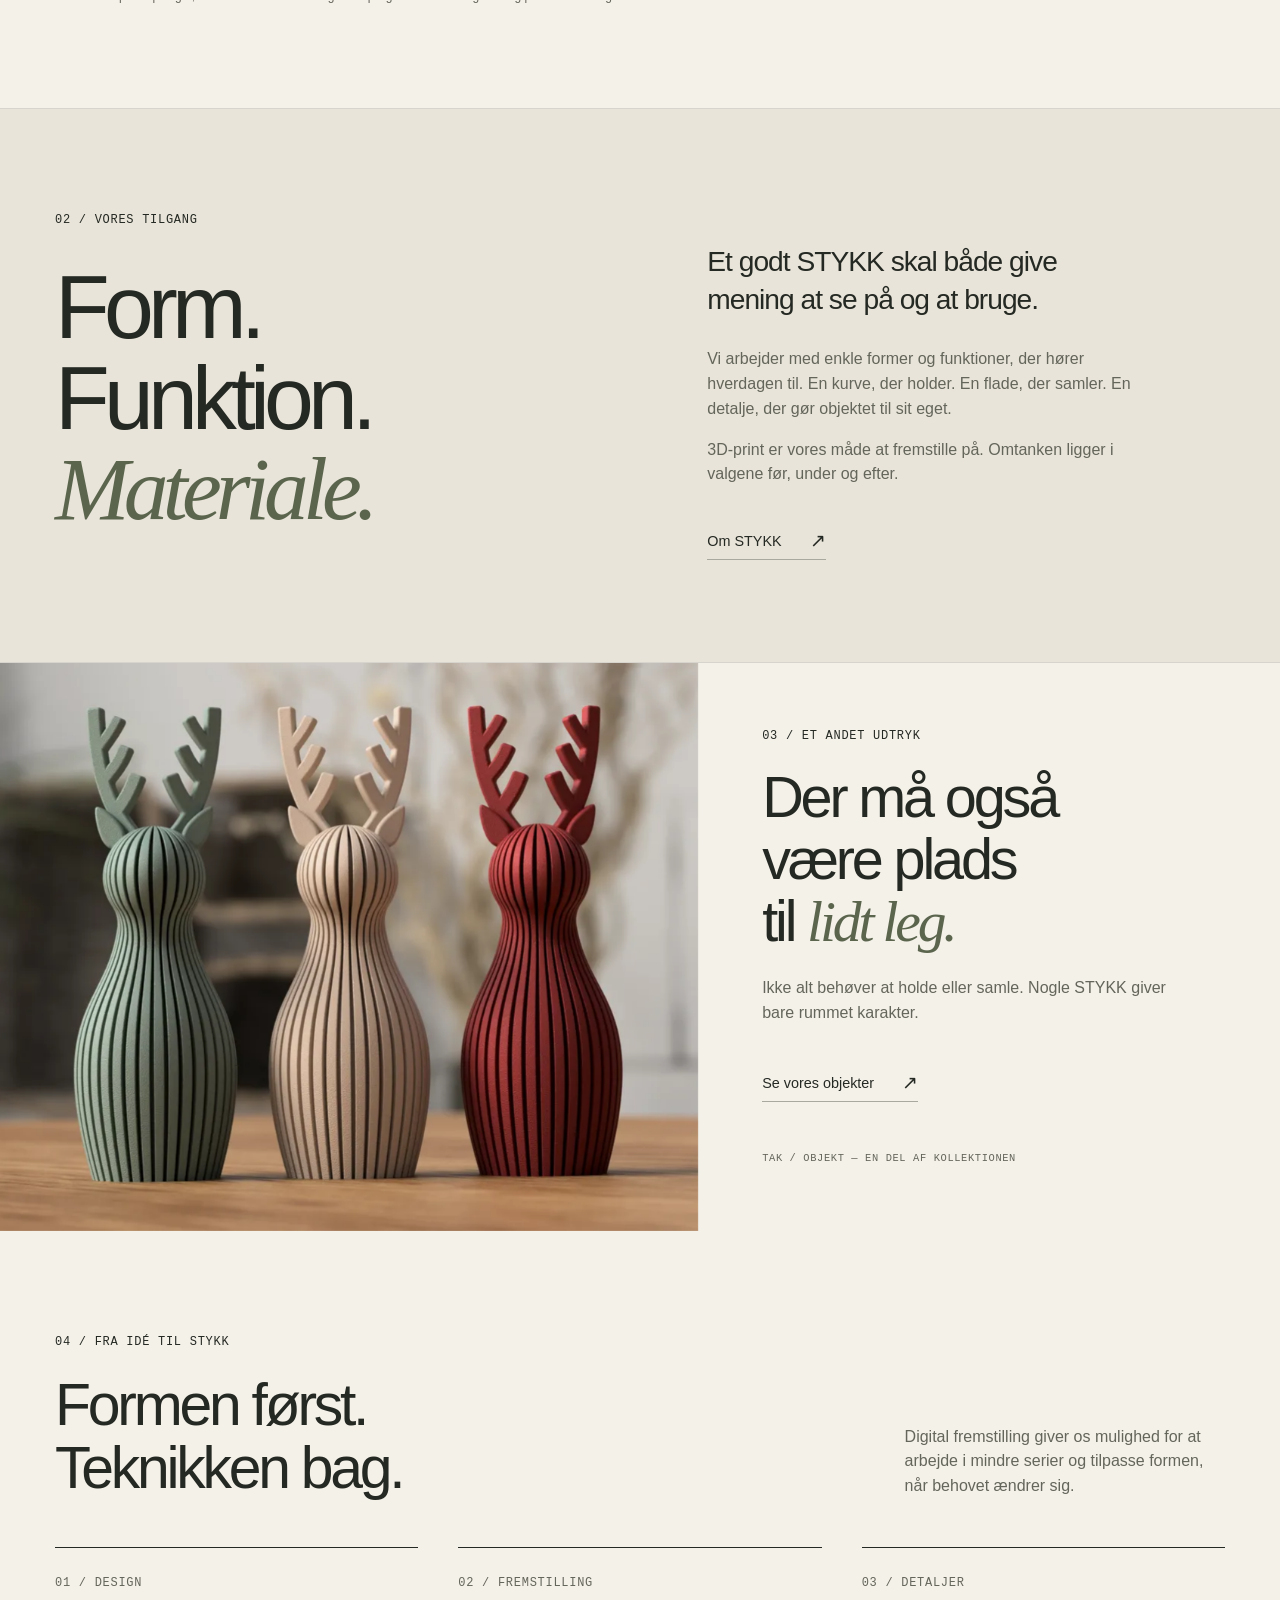
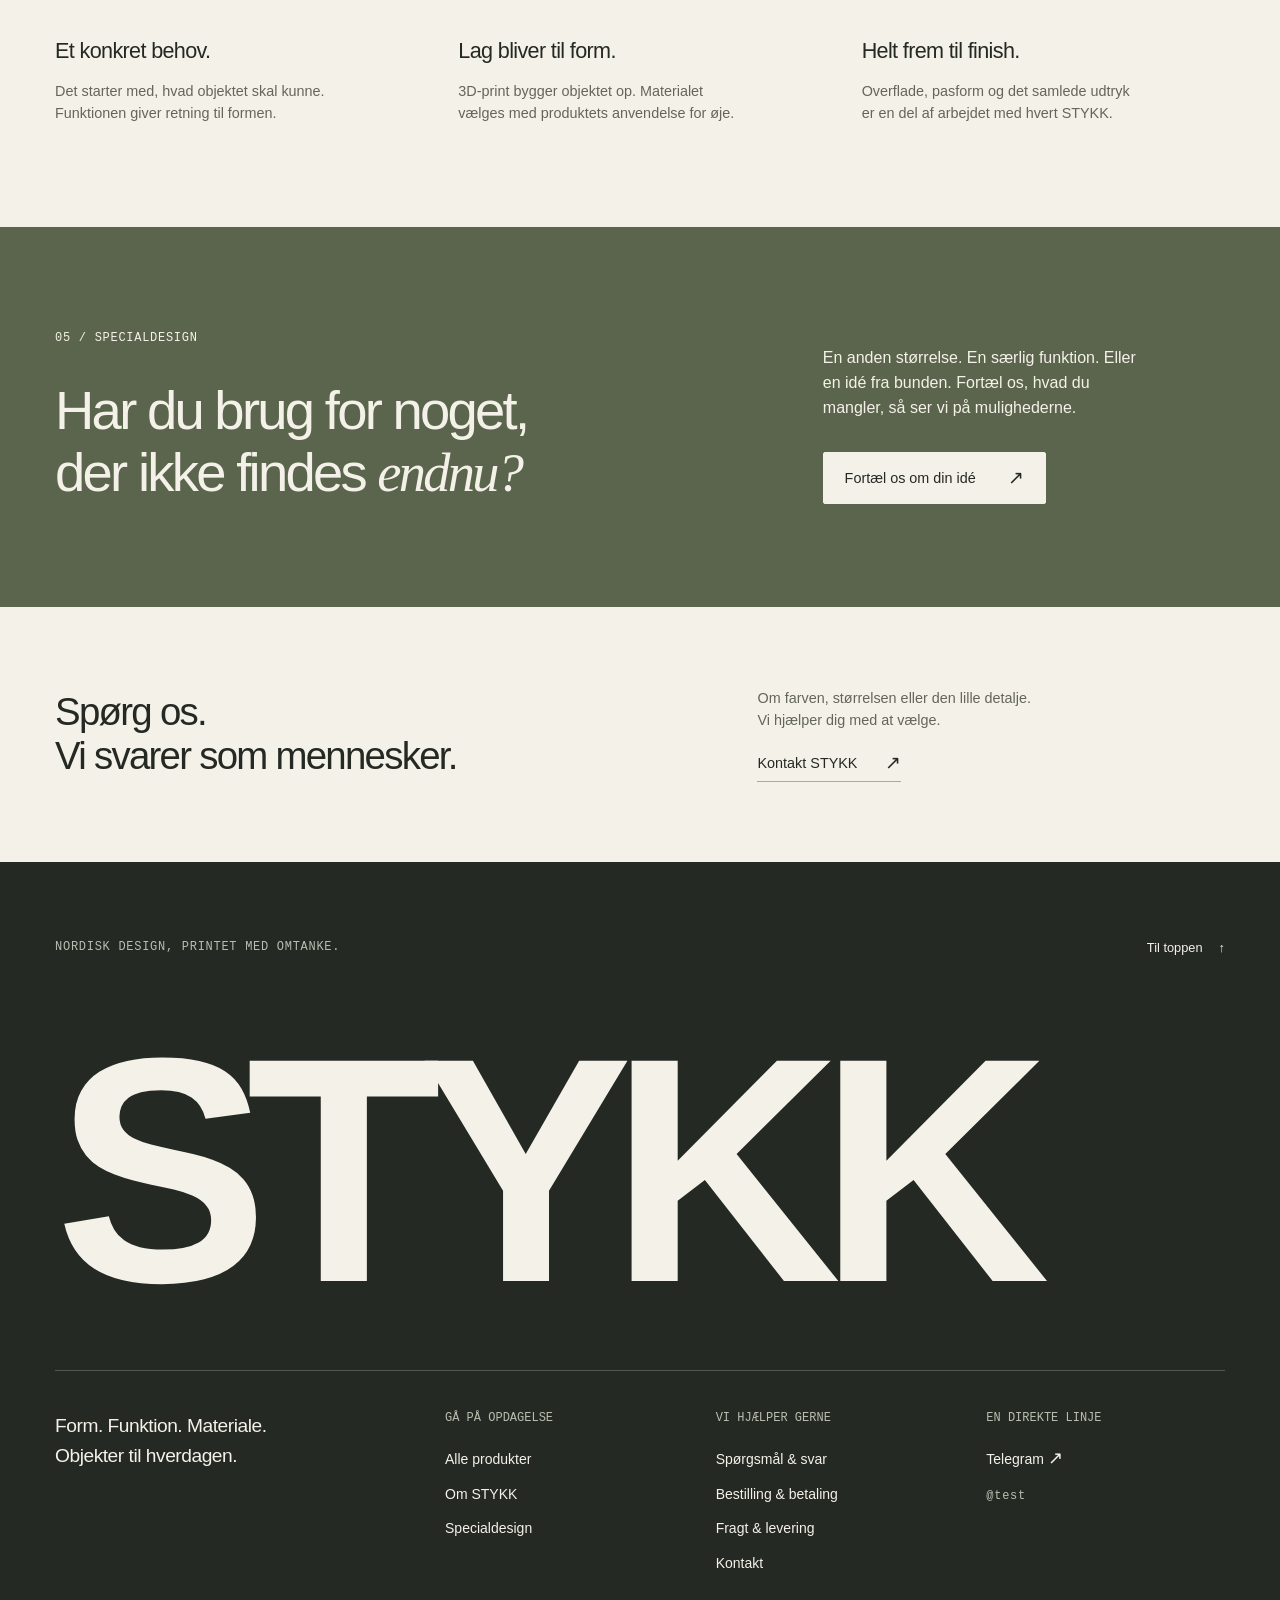
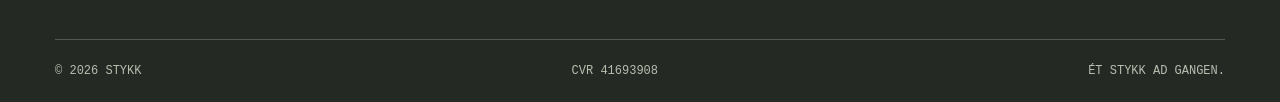
==== commit fd9e4f00: "nye produkter" ====
--- a/index.html
+++ b/index.html
@@ -48,6 +48,13 @@
 <article class="pcard"><a class="pcard-link" href="product.html?id=bue-knage"><span class="pcard-media"><img src="images/stykk/bue-knage.webp" decoding="async" loading="lazy" width="1000" height="750" srcset="images/stykk/bue-knage-480.webp 480w, images/stykk/bue-knage-960.webp 960w, images/stykk/bue-knage.webp 1000w" sizes="(max-width: 479px) 92vw, (max-width: 767px) 44vw, 30vw" alt="Tre Bue-knager i brun, lys og mørk farve med en stofstrop i den brune knage"><img class="pcard-secondary" src="images/stykk/bue-knage-02.webp" decoding="async" loading="lazy" width="1000" height="750" srcset="images/stykk/bue-knage-02-480.webp 480w, images/stykk/bue-knage-02-960.webp 960w, images/stykk/bue-knage-02.webp 1000w" sizes="(max-width: 479px) 92vw, (max-width: 767px) 44vw, 30vw" alt="" aria-hidden="true"></span><span class="pcard-body"><span class="pcard-meta"><span class="pcard-name">Bue / knage</span><span class="pcard-price" title="Vejledende pris pr. STYKK">ca. 109 DKK</span></span><span class="category-tag">Bolig</span><span class="pcard-desc body-sm">En blød bue til det, der skal hænge.</span><span class="pcard-swatches" aria-label="Farver vist på billederne: Varm brun, Lys, Mørk"><i style="background:#aa7955" aria-hidden="true"></i><i style="background:#e3dfd5" aria-hidden="true"></i><i style="background:#343737" aria-hidden="true"></i></span></span></a><a class="btn btn-sm pcard-add" href="product.html?id=bue-knage">Vælg variant <span class="arrow" aria-hidden="true">↗</span></a></article>
 <article class="pcard"><a class="pcard-link" href="product.html?id=rib-doer"><span class="pcard-media"><img src="images/stykk/rib-doer.webp" decoding="async" loading="lazy" width="1000" height="750" srcset="images/stykk/rib-doer-480.webp 480w, images/stykk/rib-doer-960.webp 960w, images/stykk/rib-doer.webp 1000w" sizes="(max-width: 479px) 92vw, (max-width: 767px) 44vw, 30vw" alt="Tre Rib-dørknager med to kroge, hængt over dørkanter"></span><span class="pcard-body"><span class="pcard-meta"><span class="pcard-name">Rib / dørknage</span><span class="pcard-price" title="Vejledende pris pr. STYKK">ca. 129 DKK</span></span><span class="category-tag">Bolig</span><span class="pcard-desc body-sm">Plads til mere. Lige ved døren.</span><span class="pcard-swatches" aria-label="Farver vist på billederne: Varm brun, Lys, Mørk"><i style="background:#aa7955" aria-hidden="true"></i><i style="background:#e3dfd5" aria-hidden="true"></i><i style="background:#343737" aria-hidden="true"></i></span></span></a><a class="btn btn-sm pcard-add" href="product.html?id=rib-doer">Vælg variant <span class="arrow" aria-hidden="true">↗</span></a></article>
 </div><p class="st-price-note">Priser er vejledende pr. STYKK. Farve, mål og endelig pris aftales før bestilling.</p></div></section>
+<section class="section st-new-section" aria-labelledby="new-title"><div class="wrap"><div class="section-head"><div><p class="eyebrow">Nyt / Kollektionen</p><h2 class="h2" id="new-title">Nye former.<br>Flere små STYKK.</h2></div><div class="section-head-aside"><p>Farverige figurer. En hilsen til julebaget.<br>Små holdere til mobilen.</p><a class="link-quiet" href="shop.html?collection=new">Se alle fem nyheder <span class="arrow" aria-hidden="true">↗</span></a></div></div><div class="product-grid product-grid--catalog st-new-grid" data-products data-product-source="new">
+<article class="pcard"><a class="pcard-link" href="product.html?id=sno-flexifigur"><span class="pcard-media"><img src="images/stykk/sno-flexifigur.webp" decoding="async" loading="lazy" width="1000" height="749" srcset="images/stykk/sno-flexifigur-480.webp 480w, images/stykk/sno-flexifigur-960.webp 960w, images/stykk/sno-flexifigur.webp 1000w" sizes="(max-width: 479px) 92vw, (max-width: 767px) 44vw, 30vw" alt="Række af farverige, leddelte figurer formet i buede slangeagtige kurver med en mindre pink figur foran"></span><span class="pcard-body"><span class="pcard-meta"><span class="pcard-name">Sno / flexifigur</span><span class="pcard-price" title="Vejledende pris pr. STYKK">ca. 49 DKK / pr. figur</span></span><span class="category-tag">Legetøj</span><span class="pcard-desc body-sm">En lille figur, der kan sno sig.</span></span></a><button class="btn btn-sm pcard-add" type="button" data-add-product="sno-flexifigur" aria-label="Læg Sno / flexifigur i kurv">Læg i kurv <span class="arrow" aria-hidden="true">+</span></button></article>
+<article class="pcard"><a class="pcard-link" href="product.html?id=krible-flexifigur"><span class="pcard-media"><img src="images/stykk/krible-flexifigur.webp" decoding="async" loading="lazy" width="1000" height="750" srcset="images/stykk/krible-flexifigur-480.webp 480w, images/stykk/krible-flexifigur-960.webp 960w, images/stykk/krible-flexifigur.webp 1000w" sizes="(max-width: 479px) 92vw, (max-width: 767px) 44vw, 30vw" alt="Små, farverige leddelte dyrefigurer vist på række i regnbuens farver med en pink figur separat"></span><span class="pcard-body"><span class="pcard-meta"><span class="pcard-name">Krible / flexifigur</span><span class="pcard-price" title="Vejledende pris pr. STYKK">ca. 29 DKK / pr. figur</span></span><span class="category-tag">Legetøj</span><span class="pcard-desc body-sm">Små dyr med en leddelt krop.</span></span></a><button class="btn btn-sm pcard-add" type="button" data-add-product="krible-flexifigur" aria-label="Læg Krible / flexifigur i kurv">Læg i kurv <span class="arrow" aria-hidden="true">+</span></button></article>
+<article class="pcard"><a class="pcard-link" href="product.html?id=juletryk-kageform"><span class="pcard-media"><img src="images/stykk/juletryk-kageform.webp" decoding="async" loading="lazy" width="1000" height="750" srcset="images/stykk/juletryk-kageform-480.webp 480w, images/stykk/juletryk-kageform-960.webp 960w, images/stykk/juletryk-kageform.webp 1000w" sizes="(max-width: 479px) 92vw, (max-width: 767px) 44vw, 30vw" alt="Rund kageform med Merry Christmas-tekst vist sammen med stemplede småkager"></span><span class="pcard-body"><span class="pcard-meta"><span class="pcard-name">Juletryk / kageform</span><span class="pcard-price" title="Vejledende pris pr. STYKK">ca. 79 DKK / pr. form</span></span><span class="category-tag">Køkken</span><span class="pcard-desc body-sm">Et lille juletryk til hjemmebag.</span></span></a><button class="btn btn-sm pcard-add" type="button" data-add-product="juletryk-kageform" aria-label="Læg Juletryk / kageform i kurv">Læg i kurv <span class="arrow" aria-hidden="true">+</span></button></article>
+<article class="pcard"><a class="pcard-link" href="product.html?id=punkt-mobilholder"><span class="pcard-media"><img src="images/stykk/punkt-mobilholder.webp" decoding="async" loading="lazy" width="1000" height="750" srcset="images/stykk/punkt-mobilholder-480.webp 480w, images/stykk/punkt-mobilholder-960.webp 960w, images/stykk/punkt-mobilholder.webp 1000w" sizes="(max-width: 479px) 92vw, (max-width: 767px) 44vw, 30vw" alt="Lys mobilskærm placeret lodret i en lille rund, rosa holder på et bord"></span><span class="pcard-body"><span class="pcard-meta"><span class="pcard-name">Punkt / mobilholder</span><span class="pcard-price" title="Vejledende pris pr. STYKK">ca. 79 DKK / pr. holder</span></span><span class="category-tag">Tilbehør</span><span class="pcard-desc body-sm">Et blødt punkt til mobilen.</span></span></a><button class="btn btn-sm pcard-add" type="button" data-add-product="punkt-mobilholder" aria-label="Læg Punkt / mobilholder i kurv">Læg i kurv <span class="arrow" aria-hidden="true">+</span></button></article>
+<article class="pcard"><a class="pcard-link" href="product.html?id=fold-mobilholder"><span class="pcard-media"><img src="images/stykk/fold-mobilholder.webp" decoding="async" loading="lazy" width="1000" height="750" srcset="images/stykk/fold-mobilholder-480.webp 480w, images/stykk/fold-mobilholder-960.webp 960w, images/stykk/fold-mobilholder.webp 1000w" sizes="(max-width: 479px) 92vw, (max-width: 767px) 44vw, 30vw" alt="Sort, vinklet mobilholder med bred forkant og åben trekantet sideprofil"></span><span class="pcard-body"><span class="pcard-meta"><span class="pcard-name">Fold / mobilholder</span><span class="pcard-price" title="Vejledende pris pr. STYKK">ca. 69 DKK / pr. holder</span></span><span class="category-tag">Tilbehør</span><span class="pcard-desc body-sm">En enkel vinkel til mobilen.</span></span></a><button class="btn btn-sm pcard-add" type="button" data-add-product="fold-mobilholder" aria-label="Læg Fold / mobilholder i kurv">Læg i kurv <span class="arrow" aria-hidden="true">+</span></button></article>
+</div><p class="st-price-note">Estimerede priser pr. figur, form eller holder som angivet. Spørg os om farver og endelig pris før bestilling.</p></div></section>
 <section class="st-philosophy section" id="om"><div class="wrap st-philosophy-layout"><div><p class="eyebrow">02 / Vores tilgang</p><h2>Form.<br>Funktion.<br><em>Materiale.</em></h2></div><div class="st-philosophy-copy" data-reveal><p class="st-statement">Et godt STYKK skal både give mening at se på og at bruge.</p><p>Vi arbejder med enkle former og funktioner, der hører hverdagen til. En kurve, der holder. En flade, der samler. En detalje, der gør objektet til sit eget.</p><p>3D-print er vores måde at fremstille på. Omtanken ligger i valgene før, under og efter.</p><a class="link-quiet" href="about.html">Om STYKK <span class="arrow" aria-hidden="true">↗</span></a></div></div></section>
 <section class="st-editorial"><div class="st-editorial-image" data-reveal><img src="images/stykk/tak-objekt.webp" srcset="images/stykk/tak-objekt-480.webp 480w, images/stykk/tak-objekt.webp 1000w" sizes="(max-width: 767px) 100vw, 55vw" width="1000" height="750" alt="Tre Tak-objekter med bølgende ribber og stiliseret gevir i grøn, sandfarvet og rød" decoding="async" loading="lazy"></div><div class="st-editorial-copy"><p class="eyebrow">03 / Et andet udtryk</p><h2 class="h2">Der må også<br>være plads<br>til <em>lidt leg.</em></h2><p class="body mt-md">Ikke alt behøver at holde eller samle. Nogle STYKK giver bare rummet karakter.</p><a class="link-quiet mt-lg" href="shop.html?collection=objects">Se vores objekter <span class="arrow" aria-hidden="true">↗</span></a><span class="mono st-editorial-note">Tak / objekt — en del af kollektionen</span></div></section>
 <section class="section st-process"><div class="wrap"><div class="section-head"><div><p class="eyebrow">04 / Fra idé til STYKK</p><h2 class="h2">Formen først.<br>Teknikken bag.</h2></div><p class="body">Digital fremstilling giver os mulighed for at arbejde i mindre serier og tilpasse formen, når behovet ændrer sig.</p></div><div class="st-process-grid"><article><span class="mono">01 / Design</span><h3>Et konkret behov.</h3><p>Det starter med, hvad objektet skal kunne. Funktionen giver retning til formen.</p></article><article><span class="mono">02 / Fremstilling</span><h3>Lag bliver til form.</h3><p>3D-print bygger objektet op. Materialet vælges med produktets anvendelse for øje.</p></article><article><span class="mono">03 / Detaljer</span><h3>Helt frem til finish.</h3><p>Overflade, pasform og det samlede udtryk er en del af arbejdet med hvert STYKK.</p></article></div></div></section>
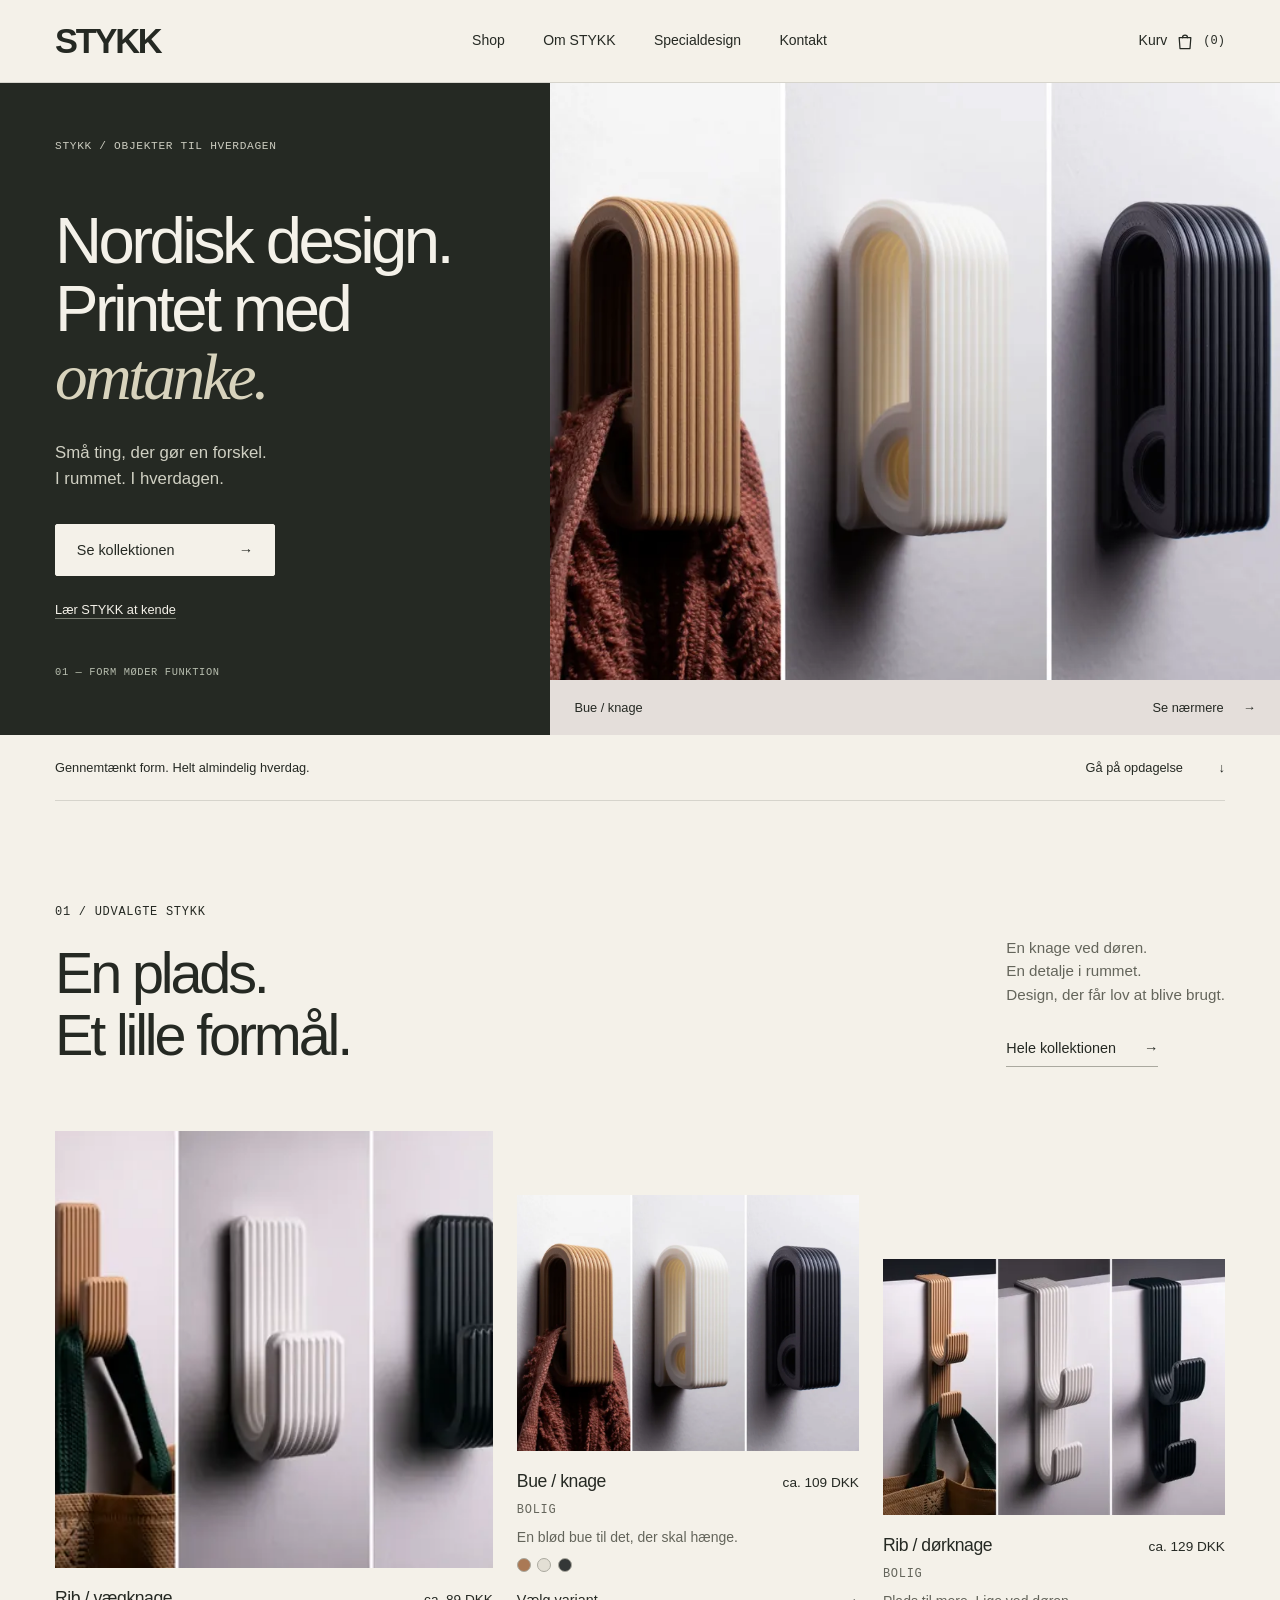
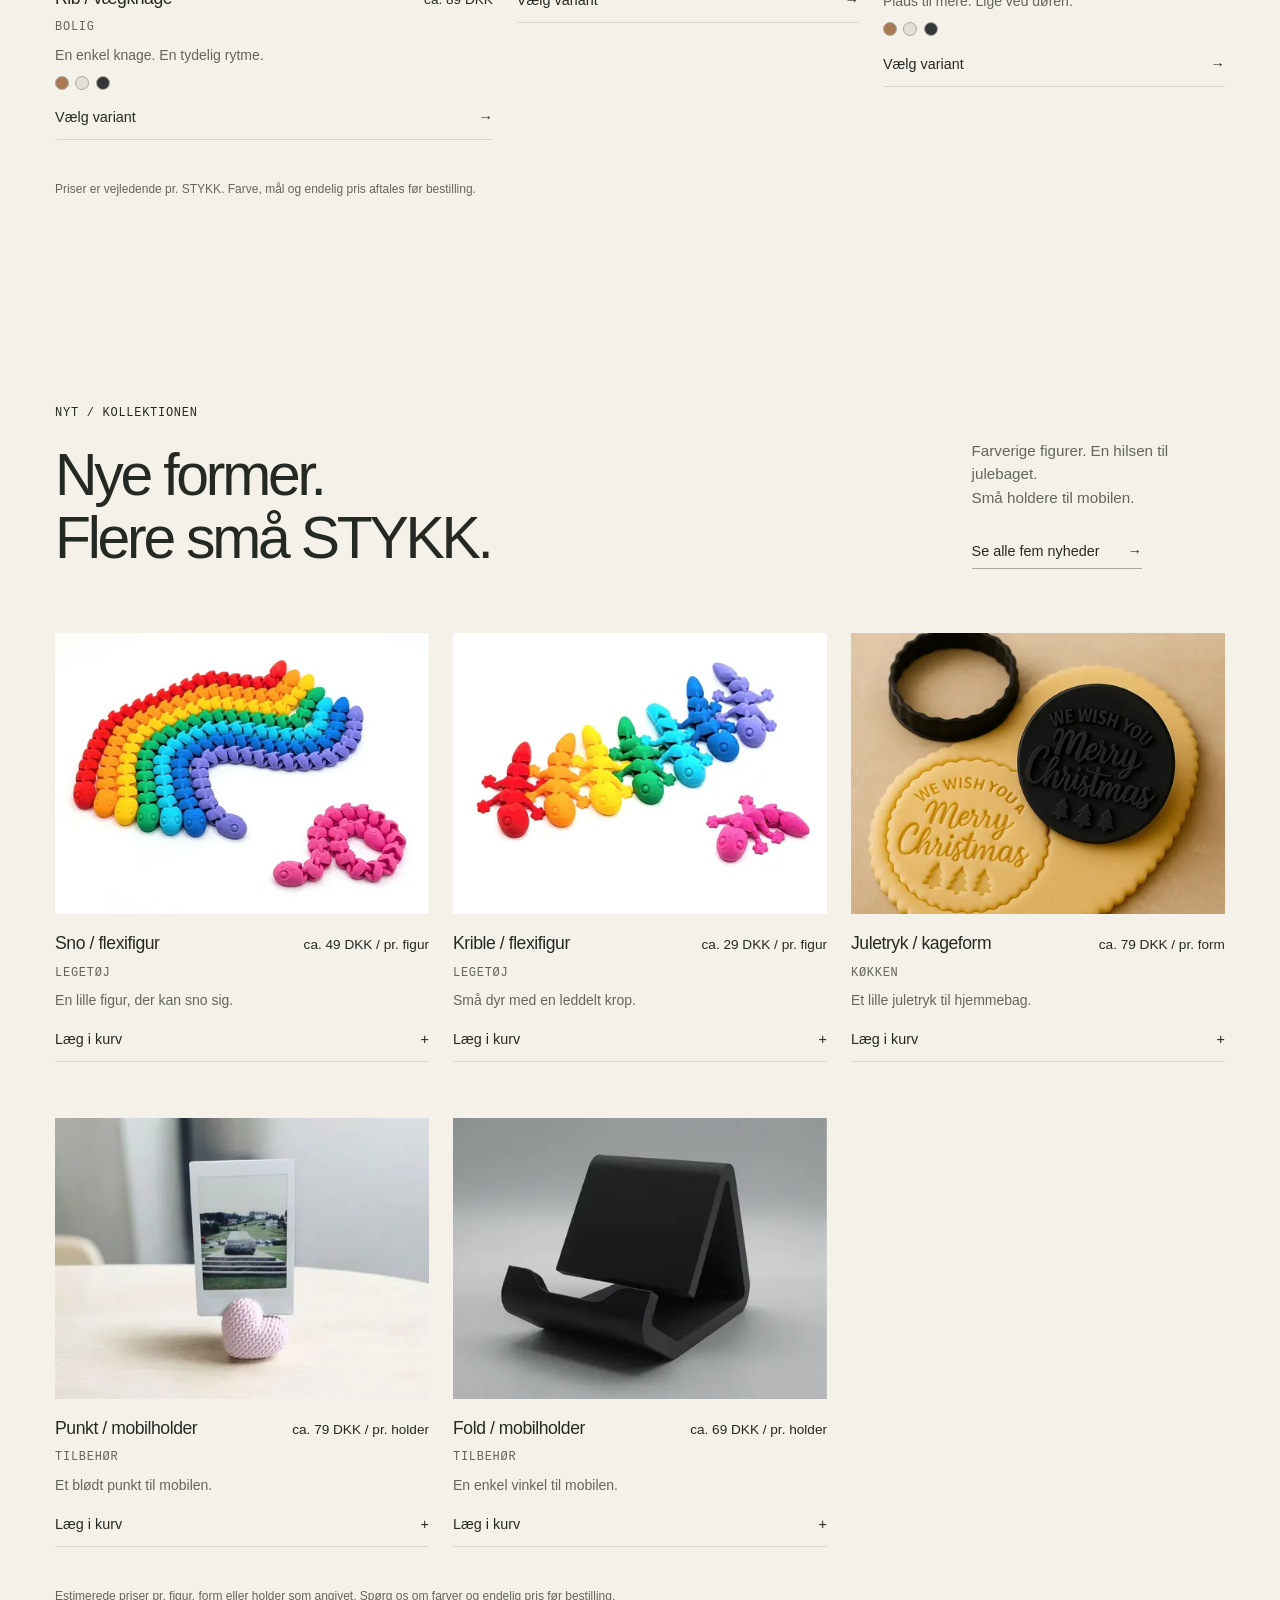
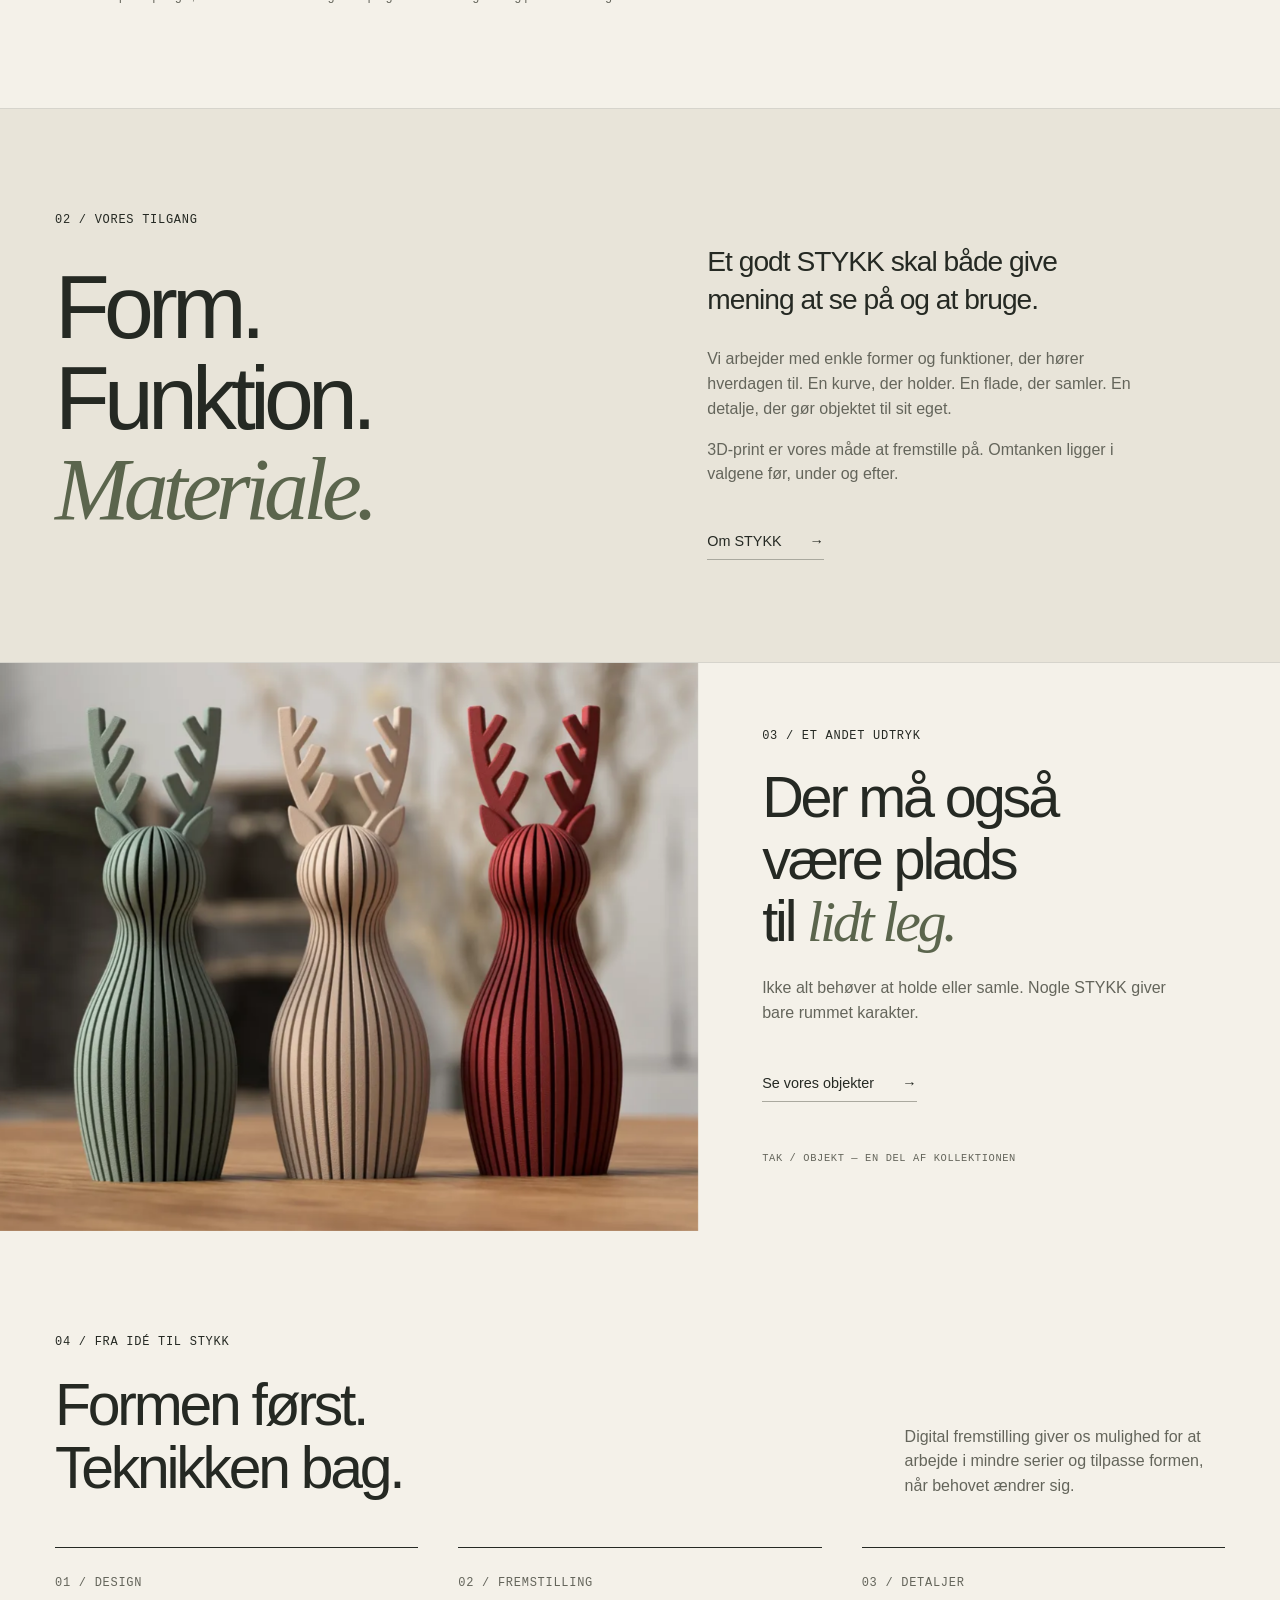
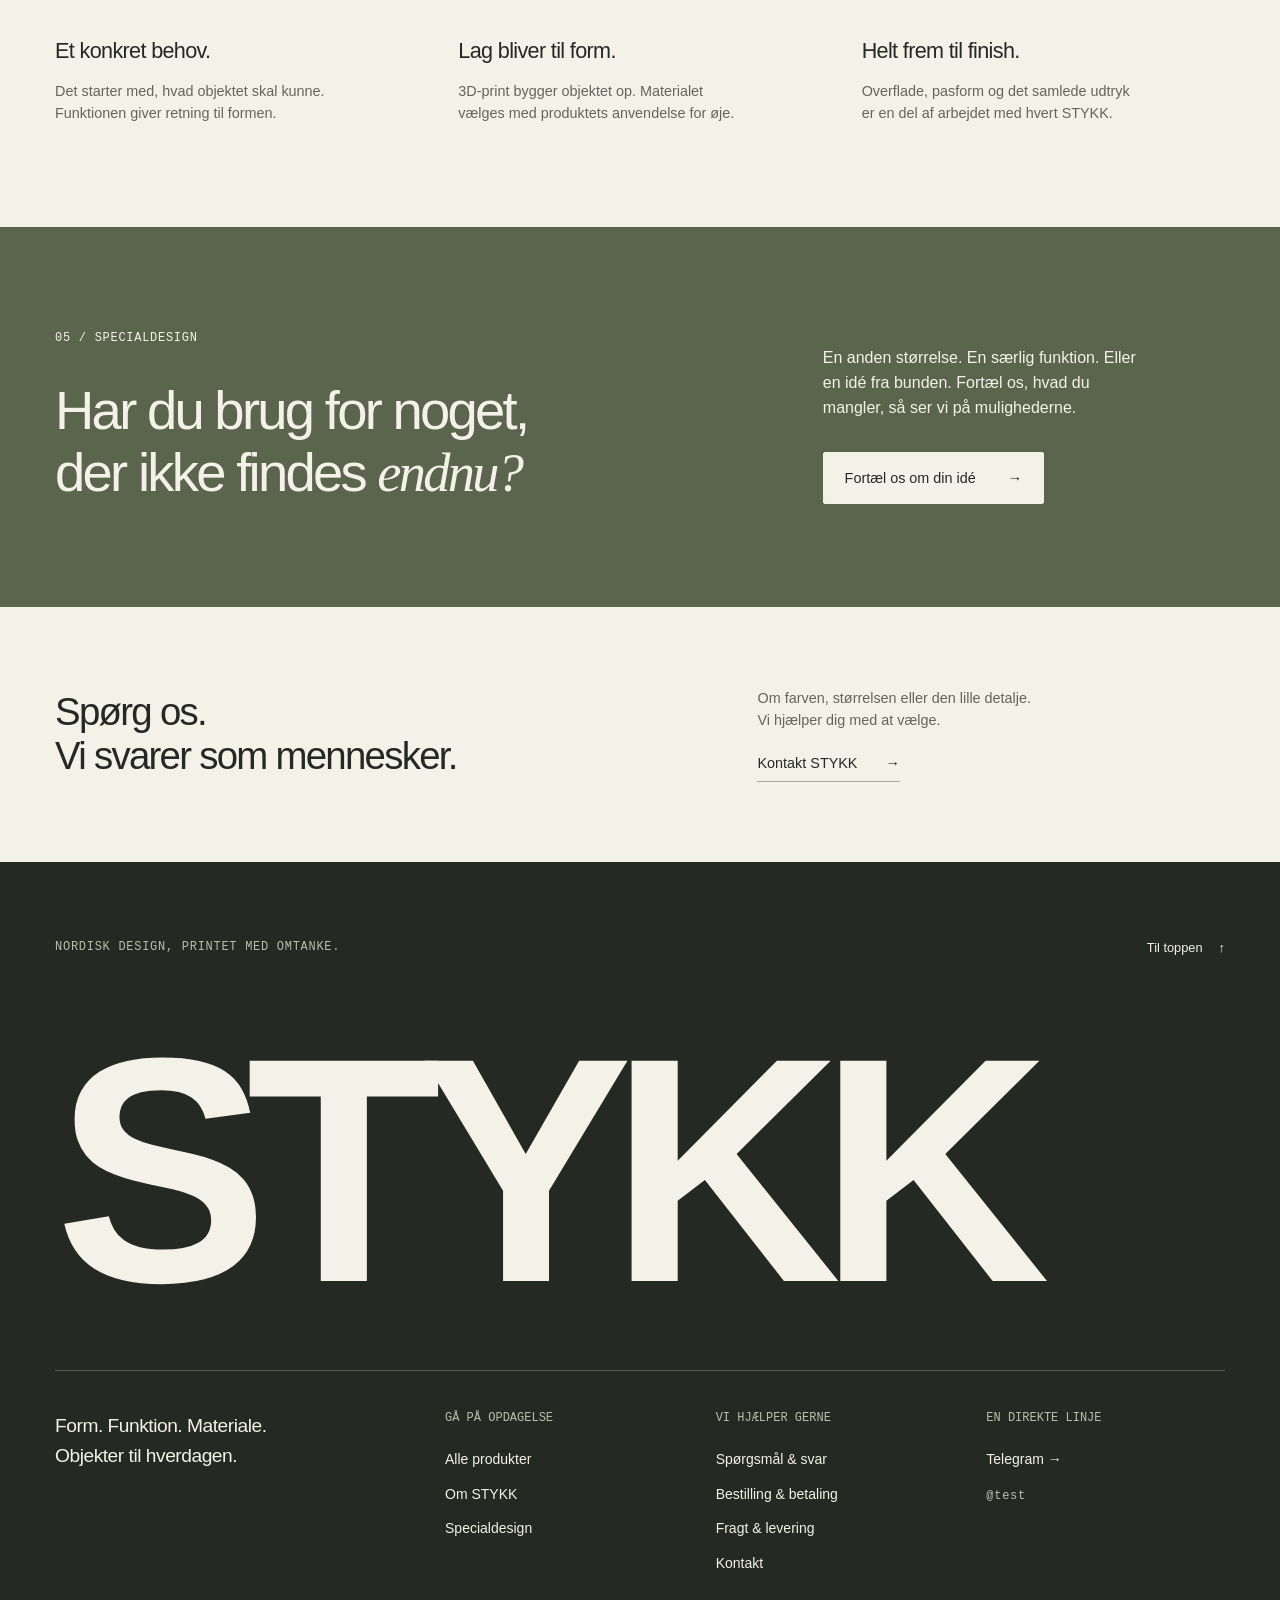
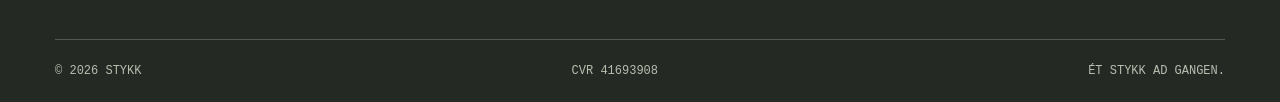
==== commit 186e74e0: "1" ====
--- a/index.html
+++ b/index.html
@@ -31,7 +31,7 @@
   </div>
   <dialog class="mobile-nav" id="mobile-nav" data-mobile-nav aria-label="Hovedmenu">
     <div class="mobile-nav-top"><a class="brand" href="index.html"><span class="brand-name" data-shop-name>STYKK</span></a><button class="icon-button" type="button" data-nav-close aria-label="Luk menu"><span data-icon="x"></span></button></div>
-    <p class="eyebrow">Gå på opdagelse</p><nav aria-label="Mobilmenu"><a href="shop.html"><span>Shop</span><span class="arrow" aria-hidden="true">↗</span></a><a href="about.html"><span>Om STYKK</span><span class="arrow" aria-hidden="true">↗</span></a><a href="contact.html#custom"><span>Specialdesign</span><span class="arrow" aria-hidden="true">↗</span></a><a href="contact.html"><span>Kontakt</span><span class="arrow" aria-hidden="true">↗</span></a><a href="cart.html"><span>Din kurv</span><span class="arrow" aria-hidden="true">↗</span></a></nav>
+    <p class="eyebrow">Gå på opdagelse</p><nav aria-label="Mobilmenu"><a href="shop.html"><span>Shop</span><span class="arrow" aria-hidden="true">→</span></a><a href="about.html"><span>Om STYKK</span><span class="arrow" aria-hidden="true">→</span></a><a href="contact.html#custom"><span>Specialdesign</span><span class="arrow" aria-hidden="true">→</span></a><a href="contact.html"><span>Kontakt</span><span class="arrow" aria-hidden="true">→</span></a><a href="cart.html"><span>Din kurv</span><span class="arrow" aria-hidden="true">→</span></a></nav>
     <p class="mobile-nav-note">Ét STYKK ad gangen.<br>Lavet lag for lag.</p>
   </dialog>
 </header>
@@ -39,27 +39,27 @@
 <main id="main">
 
 <section class="st-hero" aria-labelledby="hero-title">
- <div class="st-hero-copy"><p class="eyebrow">STYKK / Objekter til hverdagen</p><h1 id="hero-title">Nordisk design.<br>Printet med<br><em>omtanke.</em></h1><p class="st-hero-lede">Små ting, der gør en forskel.<br>I rummet. I hverdagen.</p><a class="btn btn-light" href="shop.html">Se kollektionen <span class="arrow" aria-hidden="true">↗</span></a><a class="st-hero-about" href="about.html">Lær STYKK at kende</a><span class="st-hero-index mono">01 — Form møder funktion</span></div>
- <div class="st-hero-visual"><a href="product.html?id=bue-knage" aria-label="Se Bue-knagen"><img src="images/stykk/bue-knage.webp" srcset="images/stykk/bue-knage-480.webp 480w, images/stykk/bue-knage.webp 1000w" sizes="(max-width: 767px) 100vw, 55vw" width="1000" height="750" alt="Bue-knagen i varm brun, lys og mørk udgave, med ribbet overflade og afrundet form" decoding="async" fetchpriority="high"></a><div class="st-image-caption"><span>Bue / knage</span><a href="product.html?id=bue-knage">Se nærmere <span aria-hidden="true">↗</span></a></div></div>
+ <div class="st-hero-copy"><p class="eyebrow">STYKK / Objekter til hverdagen</p><h1 id="hero-title">Nordisk design.<br>Printet med<br><em>omtanke.</em></h1><p class="st-hero-lede">Små ting, der gør en forskel.<br>I rummet. I hverdagen.</p><a class="btn btn-light" href="shop.html">Se kollektionen <span class="arrow" aria-hidden="true">→</span></a><a class="st-hero-about" href="about.html">Lær STYKK at kende</a><span class="st-hero-index mono">01 — Form møder funktion</span></div>
+ <div class="st-hero-visual"><a href="product.html?id=bue-knage" aria-label="Se Bue-knagen"><img src="images/stykk/bue-knage.webp" srcset="images/stykk/bue-knage-480.webp 480w, images/stykk/bue-knage.webp 1000w" sizes="(max-width: 767px) 100vw, 55vw" width="1000" height="750" alt="Bue-knagen i varm brun, lys og mørk udgave, med ribbet overflade og afrundet form" decoding="async" fetchpriority="high"></a><div class="st-image-caption"><span>Bue / knage</span><a href="product.html?id=bue-knage">Se nærmere <span aria-hidden="true">→</span></a></div></div>
 </section>
 <div class="st-intro-line wrap"><p>Gennemtænkt form. Helt almindelig hverdag.</p><a href="#udvalgt" aria-label="Gå til udvalgte STYKK">Gå på opdagelse <span aria-hidden="true">↓</span></a></div>
-<section class="section st-selected" id="udvalgt"><div class="wrap"><div class="section-head"><div><p class="eyebrow">01 / Udvalgte STYKK</p><h2 class="h2">En plads.<br>Et lille formål.</h2></div><div class="section-head-aside"><p>En knage ved døren.<br>En detalje i rummet.<br>Design, der får lov at blive brugt.</p><a class="link-quiet" href="shop.html">Hele kollektionen <span class="arrow" aria-hidden="true">↗</span></a></div></div><div class="product-grid product-grid--featured" data-products data-limit="3">
-<article class="pcard"><a class="pcard-link" href="product.html?id=rib-vaeg"><span class="pcard-media"><img src="images/stykk/rib-vaeg.webp" decoding="async" loading="lazy" width="1000" height="750" srcset="images/stykk/rib-vaeg-480.webp 480w, images/stykk/rib-vaeg-960.webp 960w, images/stykk/rib-vaeg.webp 1000w" sizes="(max-width: 479px) 92vw, (max-width: 767px) 44vw, 30vw" alt="Tre Rib-vægknager med afrundede kroge og lodrette ribber i brun, lys og mørk farve"></span><span class="pcard-body"><span class="pcard-meta"><span class="pcard-name">Rib / vægknage</span><span class="pcard-price" title="Vejledende pris pr. STYKK">ca. 89 DKK</span></span><span class="category-tag">Bolig</span><span class="pcard-desc body-sm">En enkel knage. En tydelig rytme.</span><span class="pcard-swatches" aria-label="Farver vist på billederne: Varm brun, Lys, Mørk"><i style="background:#aa7955" aria-hidden="true"></i><i style="background:#e3dfd5" aria-hidden="true"></i><i style="background:#343737" aria-hidden="true"></i></span></span></a><a class="btn btn-sm pcard-add" href="product.html?id=rib-vaeg">Vælg variant <span class="arrow" aria-hidden="true">↗</span></a></article>
-<article class="pcard"><a class="pcard-link" href="product.html?id=bue-knage"><span class="pcard-media"><img src="images/stykk/bue-knage.webp" decoding="async" loading="lazy" width="1000" height="750" srcset="images/stykk/bue-knage-480.webp 480w, images/stykk/bue-knage-960.webp 960w, images/stykk/bue-knage.webp 1000w" sizes="(max-width: 479px) 92vw, (max-width: 767px) 44vw, 30vw" alt="Tre Bue-knager i brun, lys og mørk farve med en stofstrop i den brune knage"><img class="pcard-secondary" src="images/stykk/bue-knage-02.webp" decoding="async" loading="lazy" width="1000" height="750" srcset="images/stykk/bue-knage-02-480.webp 480w, images/stykk/bue-knage-02-960.webp 960w, images/stykk/bue-knage-02.webp 1000w" sizes="(max-width: 479px) 92vw, (max-width: 767px) 44vw, 30vw" alt="" aria-hidden="true"></span><span class="pcard-body"><span class="pcard-meta"><span class="pcard-name">Bue / knage</span><span class="pcard-price" title="Vejledende pris pr. STYKK">ca. 109 DKK</span></span><span class="category-tag">Bolig</span><span class="pcard-desc body-sm">En blød bue til det, der skal hænge.</span><span class="pcard-swatches" aria-label="Farver vist på billederne: Varm brun, Lys, Mørk"><i style="background:#aa7955" aria-hidden="true"></i><i style="background:#e3dfd5" aria-hidden="true"></i><i style="background:#343737" aria-hidden="true"></i></span></span></a><a class="btn btn-sm pcard-add" href="product.html?id=bue-knage">Vælg variant <span class="arrow" aria-hidden="true">↗</span></a></article>
-<article class="pcard"><a class="pcard-link" href="product.html?id=rib-doer"><span class="pcard-media"><img src="images/stykk/rib-doer.webp" decoding="async" loading="lazy" width="1000" height="750" srcset="images/stykk/rib-doer-480.webp 480w, images/stykk/rib-doer-960.webp 960w, images/stykk/rib-doer.webp 1000w" sizes="(max-width: 479px) 92vw, (max-width: 767px) 44vw, 30vw" alt="Tre Rib-dørknager med to kroge, hængt over dørkanter"></span><span class="pcard-body"><span class="pcard-meta"><span class="pcard-name">Rib / dørknage</span><span class="pcard-price" title="Vejledende pris pr. STYKK">ca. 129 DKK</span></span><span class="category-tag">Bolig</span><span class="pcard-desc body-sm">Plads til mere. Lige ved døren.</span><span class="pcard-swatches" aria-label="Farver vist på billederne: Varm brun, Lys, Mørk"><i style="background:#aa7955" aria-hidden="true"></i><i style="background:#e3dfd5" aria-hidden="true"></i><i style="background:#343737" aria-hidden="true"></i></span></span></a><a class="btn btn-sm pcard-add" href="product.html?id=rib-doer">Vælg variant <span class="arrow" aria-hidden="true">↗</span></a></article>
+<section class="section st-selected" id="udvalgt"><div class="wrap"><div class="section-head"><div><p class="eyebrow">01 / Udvalgte STYKK</p><h2 class="h2">En plads.<br>Et lille formål.</h2></div><div class="section-head-aside"><p>En knage ved døren.<br>En detalje i rummet.<br>Design, der får lov at blive brugt.</p><a class="link-quiet" href="shop.html">Hele kollektionen <span class="arrow" aria-hidden="true">→</span></a></div></div><div class="product-grid product-grid--featured" data-products data-limit="3">
+<article class="pcard"><a class="pcard-link" href="product.html?id=rib-vaeg"><span class="pcard-media"><img src="images/stykk/rib-vaeg.webp" decoding="async" loading="lazy" width="1000" height="750" srcset="images/stykk/rib-vaeg-480.webp 480w, images/stykk/rib-vaeg-960.webp 960w, images/stykk/rib-vaeg.webp 1000w" sizes="(max-width: 479px) 92vw, (max-width: 767px) 44vw, 30vw" alt="Tre Rib-vægknager med afrundede kroge og lodrette ribber i brun, lys og mørk farve"></span><span class="pcard-body"><span class="pcard-meta"><span class="pcard-name">Rib / vægknage</span><span class="pcard-price" title="Vejledende pris pr. STYKK">ca. 89 DKK</span></span><span class="category-tag">Bolig</span><span class="pcard-desc body-sm">En enkel knage. En tydelig rytme.</span><span class="pcard-swatches" aria-label="Farver vist på billederne: Varm brun, Lys, Mørk"><i style="background:#aa7955" aria-hidden="true"></i><i style="background:#e3dfd5" aria-hidden="true"></i><i style="background:#343737" aria-hidden="true"></i></span></span></a><a class="btn btn-sm pcard-add" href="product.html?id=rib-vaeg">Vælg variant <span class="arrow" aria-hidden="true">→</span></a></article>
+<article class="pcard"><a class="pcard-link" href="product.html?id=bue-knage"><span class="pcard-media"><img src="images/stykk/bue-knage.webp" decoding="async" loading="lazy" width="1000" height="750" srcset="images/stykk/bue-knage-480.webp 480w, images/stykk/bue-knage-960.webp 960w, images/stykk/bue-knage.webp 1000w" sizes="(max-width: 479px) 92vw, (max-width: 767px) 44vw, 30vw" alt="Tre Bue-knager i brun, lys og mørk farve med en stofstrop i den brune knage"><img class="pcard-secondary" src="images/stykk/bue-knage-02.webp" decoding="async" loading="lazy" width="1000" height="750" srcset="images/stykk/bue-knage-02-480.webp 480w, images/stykk/bue-knage-02-960.webp 960w, images/stykk/bue-knage-02.webp 1000w" sizes="(max-width: 479px) 92vw, (max-width: 767px) 44vw, 30vw" alt="" aria-hidden="true"></span><span class="pcard-body"><span class="pcard-meta"><span class="pcard-name">Bue / knage</span><span class="pcard-price" title="Vejledende pris pr. STYKK">ca. 109 DKK</span></span><span class="category-tag">Bolig</span><span class="pcard-desc body-sm">En blød bue til det, der skal hænge.</span><span class="pcard-swatches" aria-label="Farver vist på billederne: Varm brun, Lys, Mørk"><i style="background:#aa7955" aria-hidden="true"></i><i style="background:#e3dfd5" aria-hidden="true"></i><i style="background:#343737" aria-hidden="true"></i></span></span></a><a class="btn btn-sm pcard-add" href="product.html?id=bue-knage">Vælg variant <span class="arrow" aria-hidden="true">→</span></a></article>
+<article class="pcard"><a class="pcard-link" href="product.html?id=rib-doer"><span class="pcard-media"><img src="images/stykk/rib-doer.webp" decoding="async" loading="lazy" width="1000" height="750" srcset="images/stykk/rib-doer-480.webp 480w, images/stykk/rib-doer-960.webp 960w, images/stykk/rib-doer.webp 1000w" sizes="(max-width: 479px) 92vw, (max-width: 767px) 44vw, 30vw" alt="Tre Rib-dørknager med to kroge, hængt over dørkanter"></span><span class="pcard-body"><span class="pcard-meta"><span class="pcard-name">Rib / dørknage</span><span class="pcard-price" title="Vejledende pris pr. STYKK">ca. 129 DKK</span></span><span class="category-tag">Bolig</span><span class="pcard-desc body-sm">Plads til mere. Lige ved døren.</span><span class="pcard-swatches" aria-label="Farver vist på billederne: Varm brun, Lys, Mørk"><i style="background:#aa7955" aria-hidden="true"></i><i style="background:#e3dfd5" aria-hidden="true"></i><i style="background:#343737" aria-hidden="true"></i></span></span></a><a class="btn btn-sm pcard-add" href="product.html?id=rib-doer">Vælg variant <span class="arrow" aria-hidden="true">→</span></a></article>
 </div><p class="st-price-note">Priser er vejledende pr. STYKK. Farve, mål og endelig pris aftales før bestilling.</p></div></section>
-<section class="section st-new-section" aria-labelledby="new-title"><div class="wrap"><div class="section-head"><div><p class="eyebrow">Nyt / Kollektionen</p><h2 class="h2" id="new-title">Nye former.<br>Flere små STYKK.</h2></div><div class="section-head-aside"><p>Farverige figurer. En hilsen til julebaget.<br>Små holdere til mobilen.</p><a class="link-quiet" href="shop.html?collection=new">Se alle fem nyheder <span class="arrow" aria-hidden="true">↗</span></a></div></div><div class="product-grid product-grid--catalog st-new-grid" data-products data-product-source="new">
+<section class="section st-new-section" aria-labelledby="new-title"><div class="wrap"><div class="section-head"><div><p class="eyebrow">Nyt / Kollektionen</p><h2 class="h2" id="new-title">Nye former.<br>Flere små STYKK.</h2></div><div class="section-head-aside"><p>Farverige figurer. En hilsen til julebaget.<br>Små holdere til mobilen.</p><a class="link-quiet" href="shop.html?collection=new">Se alle fem nyheder <span class="arrow" aria-hidden="true">→</span></a></div></div><div class="product-grid product-grid--catalog st-new-grid" data-products data-product-source="new">
 <article class="pcard"><a class="pcard-link" href="product.html?id=sno-flexifigur"><span class="pcard-media"><img src="images/stykk/sno-flexifigur.webp" decoding="async" loading="lazy" width="1000" height="749" srcset="images/stykk/sno-flexifigur-480.webp 480w, images/stykk/sno-flexifigur-960.webp 960w, images/stykk/sno-flexifigur.webp 1000w" sizes="(max-width: 479px) 92vw, (max-width: 767px) 44vw, 30vw" alt="Række af farverige, leddelte figurer formet i buede slangeagtige kurver med en mindre pink figur foran"></span><span class="pcard-body"><span class="pcard-meta"><span class="pcard-name">Sno / flexifigur</span><span class="pcard-price" title="Vejledende pris pr. STYKK">ca. 49 DKK / pr. figur</span></span><span class="category-tag">Legetøj</span><span class="pcard-desc body-sm">En lille figur, der kan sno sig.</span></span></a><button class="btn btn-sm pcard-add" type="button" data-add-product="sno-flexifigur" aria-label="Læg Sno / flexifigur i kurv">Læg i kurv <span class="arrow" aria-hidden="true">+</span></button></article>
 <article class="pcard"><a class="pcard-link" href="product.html?id=krible-flexifigur"><span class="pcard-media"><img src="images/stykk/krible-flexifigur.webp" decoding="async" loading="lazy" width="1000" height="750" srcset="images/stykk/krible-flexifigur-480.webp 480w, images/stykk/krible-flexifigur-960.webp 960w, images/stykk/krible-flexifigur.webp 1000w" sizes="(max-width: 479px) 92vw, (max-width: 767px) 44vw, 30vw" alt="Små, farverige leddelte dyrefigurer vist på række i regnbuens farver med en pink figur separat"></span><span class="pcard-body"><span class="pcard-meta"><span class="pcard-name">Krible / flexifigur</span><span class="pcard-price" title="Vejledende pris pr. STYKK">ca. 29 DKK / pr. figur</span></span><span class="category-tag">Legetøj</span><span class="pcard-desc body-sm">Små dyr med en leddelt krop.</span></span></a><button class="btn btn-sm pcard-add" type="button" data-add-product="krible-flexifigur" aria-label="Læg Krible / flexifigur i kurv">Læg i kurv <span class="arrow" aria-hidden="true">+</span></button></article>
 <article class="pcard"><a class="pcard-link" href="product.html?id=juletryk-kageform"><span class="pcard-media"><img src="images/stykk/juletryk-kageform.webp" decoding="async" loading="lazy" width="1000" height="750" srcset="images/stykk/juletryk-kageform-480.webp 480w, images/stykk/juletryk-kageform-960.webp 960w, images/stykk/juletryk-kageform.webp 1000w" sizes="(max-width: 479px) 92vw, (max-width: 767px) 44vw, 30vw" alt="Rund kageform med Merry Christmas-tekst vist sammen med stemplede småkager"></span><span class="pcard-body"><span class="pcard-meta"><span class="pcard-name">Juletryk / kageform</span><span class="pcard-price" title="Vejledende pris pr. STYKK">ca. 79 DKK / pr. form</span></span><span class="category-tag">Køkken</span><span class="pcard-desc body-sm">Et lille juletryk til hjemmebag.</span></span></a><button class="btn btn-sm pcard-add" type="button" data-add-product="juletryk-kageform" aria-label="Læg Juletryk / kageform i kurv">Læg i kurv <span class="arrow" aria-hidden="true">+</span></button></article>
 <article class="pcard"><a class="pcard-link" href="product.html?id=punkt-mobilholder"><span class="pcard-media"><img src="images/stykk/punkt-mobilholder.webp" decoding="async" loading="lazy" width="1000" height="750" srcset="images/stykk/punkt-mobilholder-480.webp 480w, images/stykk/punkt-mobilholder-960.webp 960w, images/stykk/punkt-mobilholder.webp 1000w" sizes="(max-width: 479px) 92vw, (max-width: 767px) 44vw, 30vw" alt="Lys mobilskærm placeret lodret i en lille rund, rosa holder på et bord"></span><span class="pcard-body"><span class="pcard-meta"><span class="pcard-name">Punkt / mobilholder</span><span class="pcard-price" title="Vejledende pris pr. STYKK">ca. 79 DKK / pr. holder</span></span><span class="category-tag">Tilbehør</span><span class="pcard-desc body-sm">Et blødt punkt til mobilen.</span></span></a><button class="btn btn-sm pcard-add" type="button" data-add-product="punkt-mobilholder" aria-label="Læg Punkt / mobilholder i kurv">Læg i kurv <span class="arrow" aria-hidden="true">+</span></button></article>
 <article class="pcard"><a class="pcard-link" href="product.html?id=fold-mobilholder"><span class="pcard-media"><img src="images/stykk/fold-mobilholder.webp" decoding="async" loading="lazy" width="1000" height="750" srcset="images/stykk/fold-mobilholder-480.webp 480w, images/stykk/fold-mobilholder-960.webp 960w, images/stykk/fold-mobilholder.webp 1000w" sizes="(max-width: 479px) 92vw, (max-width: 767px) 44vw, 30vw" alt="Sort, vinklet mobilholder med bred forkant og åben trekantet sideprofil"></span><span class="pcard-body"><span class="pcard-meta"><span class="pcard-name">Fold / mobilholder</span><span class="pcard-price" title="Vejledende pris pr. STYKK">ca. 69 DKK / pr. holder</span></span><span class="category-tag">Tilbehør</span><span class="pcard-desc body-sm">En enkel vinkel til mobilen.</span></span></a><button class="btn btn-sm pcard-add" type="button" data-add-product="fold-mobilholder" aria-label="Læg Fold / mobilholder i kurv">Læg i kurv <span class="arrow" aria-hidden="true">+</span></button></article>
 </div><p class="st-price-note">Estimerede priser pr. figur, form eller holder som angivet. Spørg os om farver og endelig pris før bestilling.</p></div></section>
-<section class="st-philosophy section" id="om"><div class="wrap st-philosophy-layout"><div><p class="eyebrow">02 / Vores tilgang</p><h2>Form.<br>Funktion.<br><em>Materiale.</em></h2></div><div class="st-philosophy-copy" data-reveal><p class="st-statement">Et godt STYKK skal både give mening at se på og at bruge.</p><p>Vi arbejder med enkle former og funktioner, der hører hverdagen til. En kurve, der holder. En flade, der samler. En detalje, der gør objektet til sit eget.</p><p>3D-print er vores måde at fremstille på. Omtanken ligger i valgene før, under og efter.</p><a class="link-quiet" href="about.html">Om STYKK <span class="arrow" aria-hidden="true">↗</span></a></div></div></section>
-<section class="st-editorial"><div class="st-editorial-image" data-reveal><img src="images/stykk/tak-objekt.webp" srcset="images/stykk/tak-objekt-480.webp 480w, images/stykk/tak-objekt.webp 1000w" sizes="(max-width: 767px) 100vw, 55vw" width="1000" height="750" alt="Tre Tak-objekter med bølgende ribber og stiliseret gevir i grøn, sandfarvet og rød" decoding="async" loading="lazy"></div><div class="st-editorial-copy"><p class="eyebrow">03 / Et andet udtryk</p><h2 class="h2">Der må også<br>være plads<br>til <em>lidt leg.</em></h2><p class="body mt-md">Ikke alt behøver at holde eller samle. Nogle STYKK giver bare rummet karakter.</p><a class="link-quiet mt-lg" href="shop.html?collection=objects">Se vores objekter <span class="arrow" aria-hidden="true">↗</span></a><span class="mono st-editorial-note">Tak / objekt — en del af kollektionen</span></div></section>
+<section class="st-philosophy section" id="om"><div class="wrap st-philosophy-layout"><div><p class="eyebrow">02 / Vores tilgang</p><h2>Form.<br>Funktion.<br><em>Materiale.</em></h2></div><div class="st-philosophy-copy" data-reveal><p class="st-statement">Et godt STYKK skal både give mening at se på og at bruge.</p><p>Vi arbejder med enkle former og funktioner, der hører hverdagen til. En kurve, der holder. En flade, der samler. En detalje, der gør objektet til sit eget.</p><p>3D-print er vores måde at fremstille på. Omtanken ligger i valgene før, under og efter.</p><a class="link-quiet" href="about.html">Om STYKK <span class="arrow" aria-hidden="true">→</span></a></div></div></section>
+<section class="st-editorial"><div class="st-editorial-image" data-reveal><img src="images/stykk/tak-objekt.webp" srcset="images/stykk/tak-objekt-480.webp 480w, images/stykk/tak-objekt.webp 1000w" sizes="(max-width: 767px) 100vw, 55vw" width="1000" height="750" alt="Tre Tak-objekter med bølgende ribber og stiliseret gevir i grøn, sandfarvet og rød" decoding="async" loading="lazy"></div><div class="st-editorial-copy"><p class="eyebrow">03 / Et andet udtryk</p><h2 class="h2">Der må også<br>være plads<br>til <em>lidt leg.</em></h2><p class="body mt-md">Ikke alt behøver at holde eller samle. Nogle STYKK giver bare rummet karakter.</p><a class="link-quiet mt-lg" href="shop.html?collection=objects">Se vores objekter <span class="arrow" aria-hidden="true">→</span></a><span class="mono st-editorial-note">Tak / objekt — en del af kollektionen</span></div></section>
 <section class="section st-process"><div class="wrap"><div class="section-head"><div><p class="eyebrow">04 / Fra idé til STYKK</p><h2 class="h2">Formen først.<br>Teknikken bag.</h2></div><p class="body">Digital fremstilling giver os mulighed for at arbejde i mindre serier og tilpasse formen, når behovet ændrer sig.</p></div><div class="st-process-grid"><article><span class="mono">01 / Design</span><h3>Et konkret behov.</h3><p>Det starter med, hvad objektet skal kunne. Funktionen giver retning til formen.</p></article><article><span class="mono">02 / Fremstilling</span><h3>Lag bliver til form.</h3><p>3D-print bygger objektet op. Materialet vælges med produktets anvendelse for øje.</p></article><article><span class="mono">03 / Detaljer</span><h3>Helt frem til finish.</h3><p>Overflade, pasform og det samlede udtryk er en del af arbejdet med hvert STYKK.</p></article></div></div></section>
-<section class="section st-custom"><div class="wrap st-custom-layout"><div><p class="eyebrow">05 / Specialdesign</p><h2>Har du brug for noget,<br>der ikke findes <em>endnu?</em></h2></div><div><p>En anden størrelse. En særlig funktion. Eller en idé fra bunden. Fortæl os, hvad du mangler, så ser vi på mulighederne.</p><a class="btn btn-light" href="contact.html#custom">Fortæl os om din idé <span class="arrow" aria-hidden="true">↗</span></a></div></div></section>
-<section class="st-service wrap"><h2>Spørg os.<br>Vi svarer som mennesker.</h2><div><p>Om farven, størrelsen eller den lille detalje.<br>Vi hjælper dig med at vælge.</p><a class="link-quiet" href="contact.html">Kontakt STYKK <span class="arrow" aria-hidden="true">↗</span></a></div></section>
+<section class="section st-custom"><div class="wrap st-custom-layout"><div><p class="eyebrow">05 / Specialdesign</p><h2>Har du brug for noget,<br>der ikke findes <em>endnu?</em></h2></div><div><p>En anden størrelse. En særlig funktion. Eller en idé fra bunden. Fortæl os, hvad du mangler, så ser vi på mulighederne.</p><a class="btn btn-light" href="contact.html#custom">Fortæl os om din idé <span class="arrow" aria-hidden="true">→</span></a></div></div></section>
+<section class="st-service wrap"><h2>Spørg os.<br>Vi svarer som mennesker.</h2><div><p>Om farven, størrelsen eller den lille detalje.<br>Vi hjælper dig med at vælge.</p><a class="link-quiet" href="contact.html">Kontakt STYKK <span class="arrow" aria-hidden="true">→</span></a></div></section>
 
 </main>
 <footer class="site-footer"><div class="wrap">
@@ -69,7 +69,7 @@
     <p class="footer-about">Form. Funktion. Materiale.<br>Objekter til hverdagen.</p>
     <div class="footer-col"><h2>Gå på opdagelse</h2><ul><li><a href="shop.html">Alle produkter</a></li><li><a href="about.html">Om STYKK</a></li><li><a href="contact.html#custom">Specialdesign</a></li></ul></div>
     <div class="footer-col"><h2>Vi hjælper gerne</h2><ul><li><a href="faq.html">Spørgsmål &amp; svar</a></li><li><a href="faq.html#orders">Bestilling &amp; betaling</a></li><li><a href="faq.html#shipping">Fragt &amp; levering</a></li><li><a href="contact.html">Kontakt</a></li></ul></div>
-    <div class="footer-col"><h2>En direkte linje</h2><ul><li><a href="https://t.me/test" data-shop-telegram target="_blank" rel="noopener noreferrer">Telegram <span class="arrow" aria-hidden="true">↗</span></a></li><li><span class="mono telegram-handle" data-shop-telegram-handle>@test</span></li></ul></div>
+    <div class="footer-col"><h2>En direkte linje</h2><ul><li><a href="https://t.me/test" data-shop-telegram target="_blank" rel="noopener noreferrer">Telegram <span class="arrow" aria-hidden="true">→</span></a></li><li><span class="mono telegram-handle" data-shop-telegram-handle>@test</span></li></ul></div>
   </div>
   <div class="footer-bottom"><span>© <span data-shop-year>2026</span> <span data-shop-name>STYKK</span></span><span>CVR <span data-shop-cvr>41693908</span></span><span>Ét STYKK ad gangen.</span></div>
 </div></footer>
--- a/css/style.css
+++ b/css/style.css
@@ -68,8 +68,8 @@
 .icon { width: 20px; height: 20px; stroke: currentColor; fill: none; stroke-width: 1.5; stroke-linecap: round; stroke-linejoin: round; flex: none; }
 .icon-sm { width: 16px; height: 16px; }
 .icon-button { width: 46px; height: 46px; display: grid; place-items: center; border: 1px solid var(--line); }
-.arrow { display: inline-block; font-size: 1.3em; line-height: 1; transition: transform var(--motion-normal) var(--ease); }
-a:hover .arrow, button:hover .arrow { transform: translate(2px,-2px); }
+.arrow { display: inline-block; font-size: 1em; line-height: 1; transition: transform var(--motion-normal) var(--ease); }
+a:hover .arrow, button:hover .arrow { transform: translateX(2px); }
 .btn { display: inline-flex; align-items: center; justify-content: space-between; gap: 2rem; min-height: 52px; padding: .85rem 1.3rem; border: 1px solid var(--ink); border-radius: var(--r-xs); text-decoration: none; font-size: .9rem; font-weight: 500; line-height: 1.3; transition: background var(--motion-fast), color var(--motion-fast), transform var(--motion-fast); }
 .btn:active { transform: scale(.98); }
 .btn-primary { background: var(--ink); color: var(--paper); }
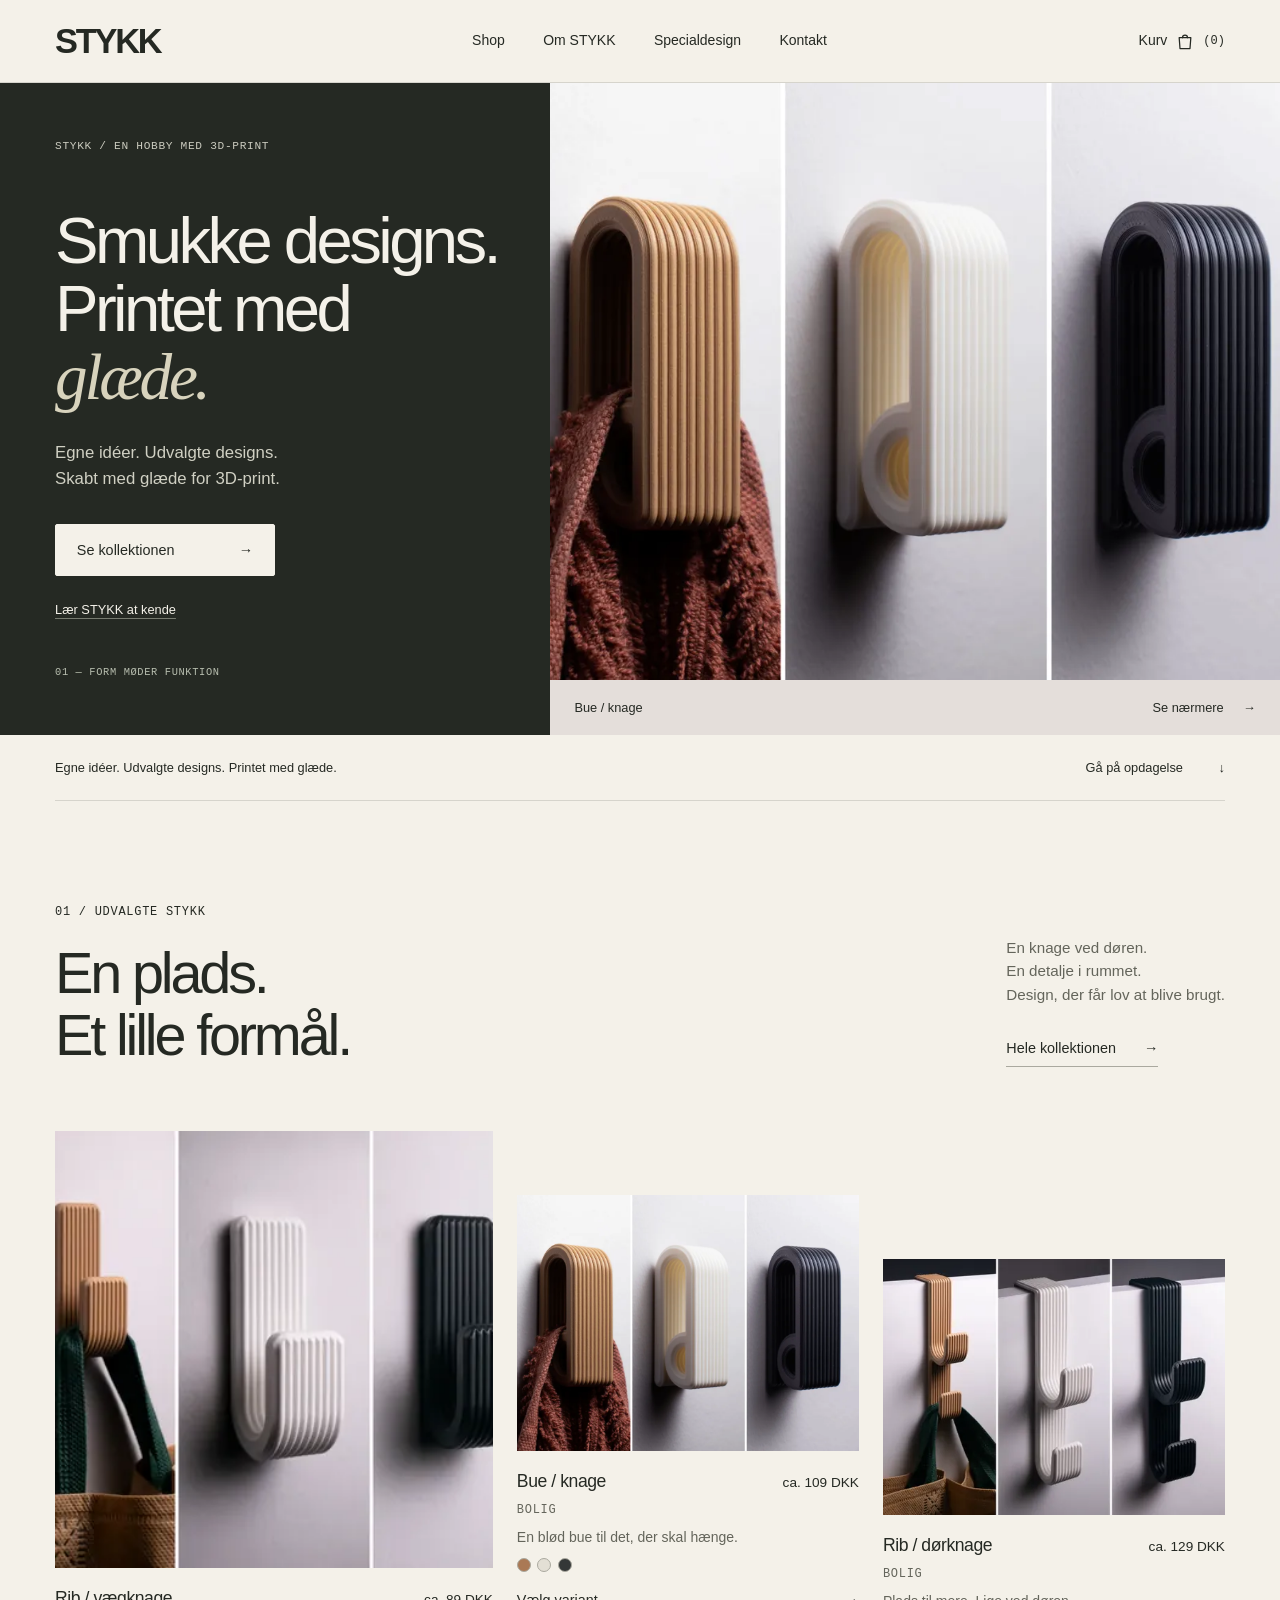
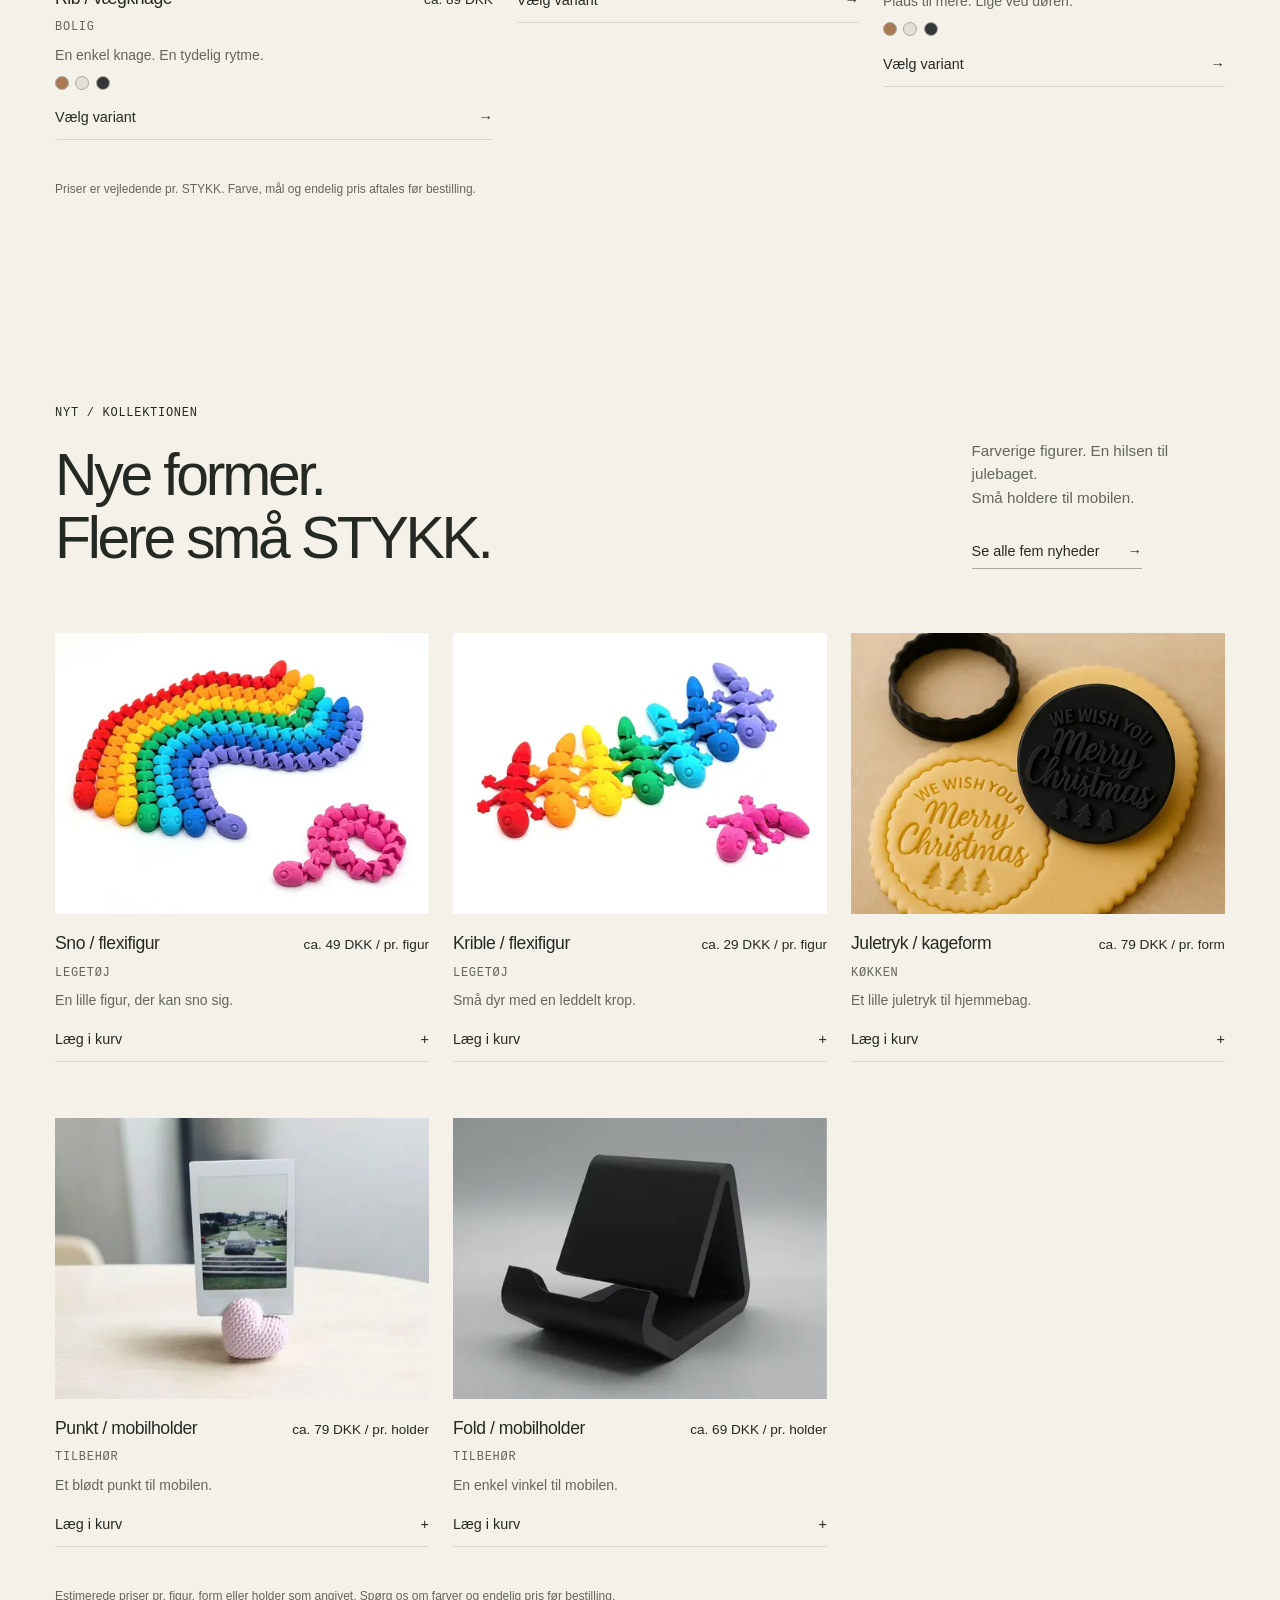
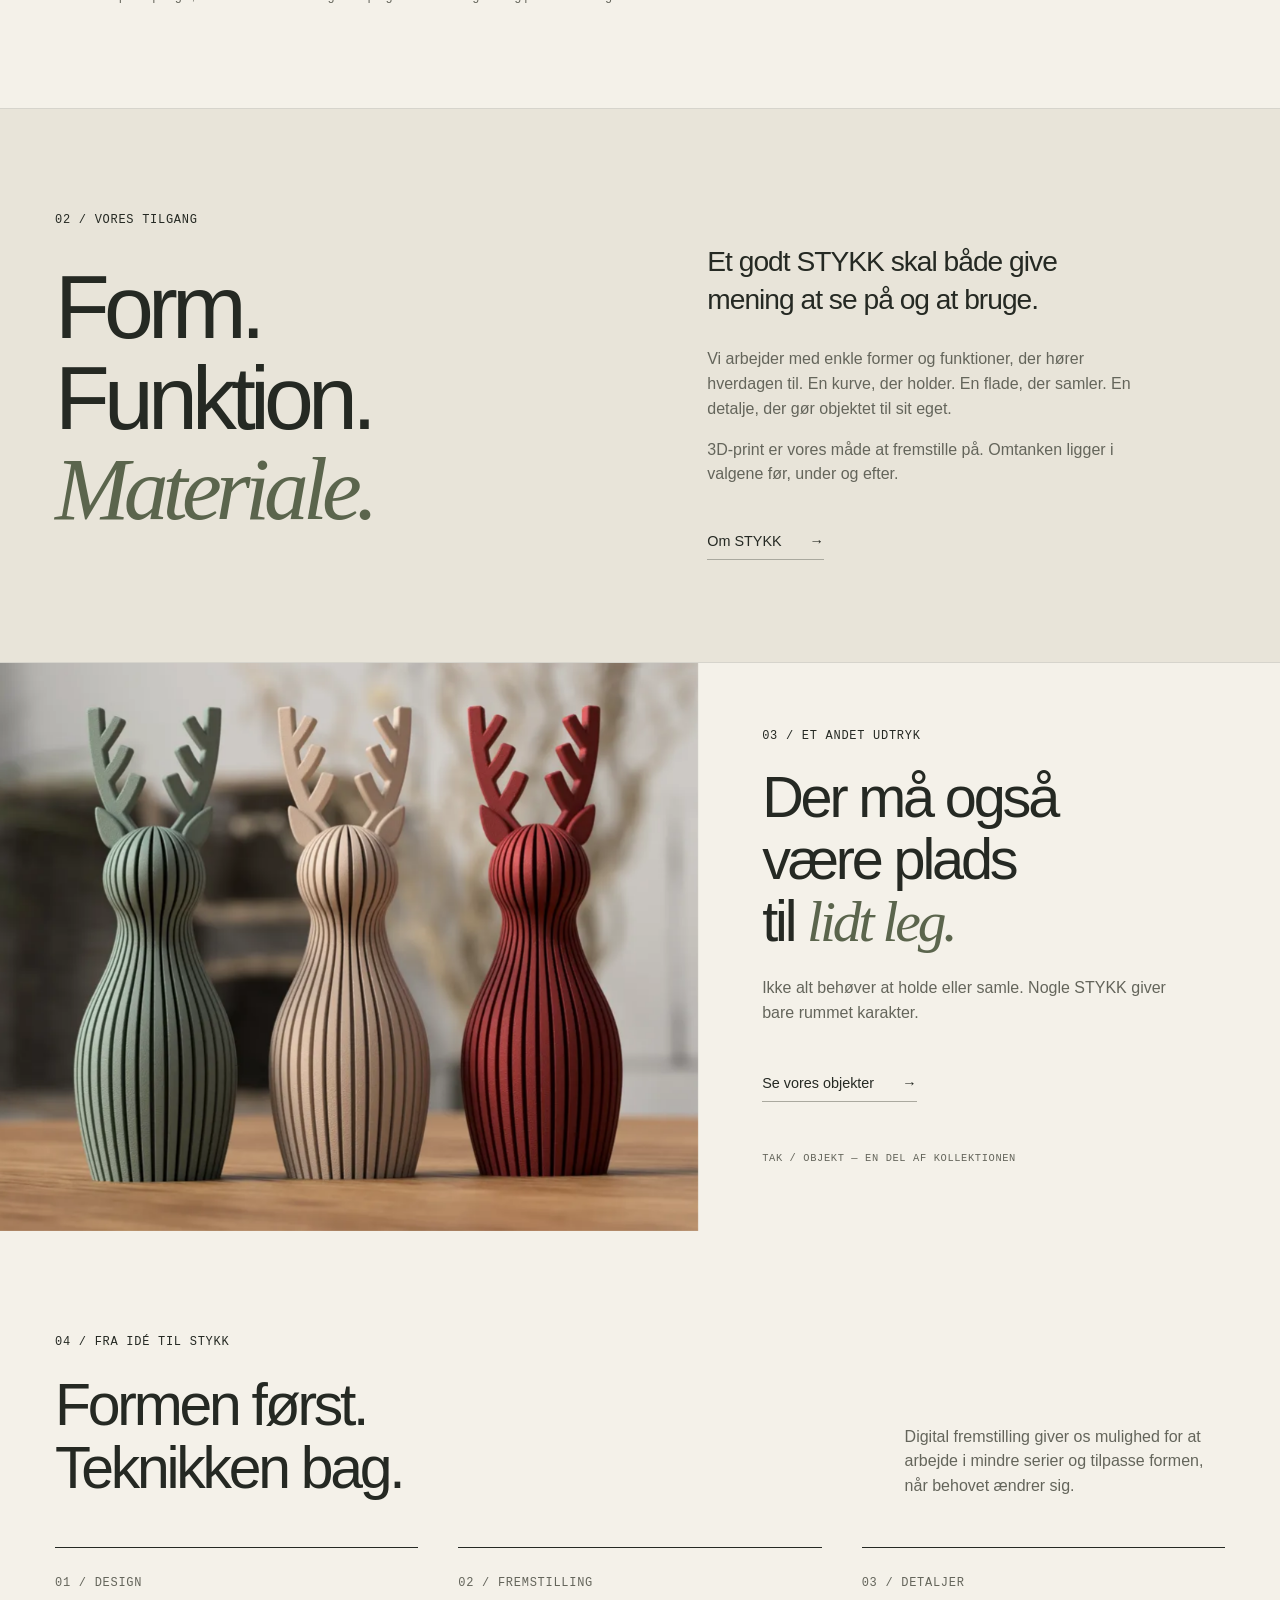
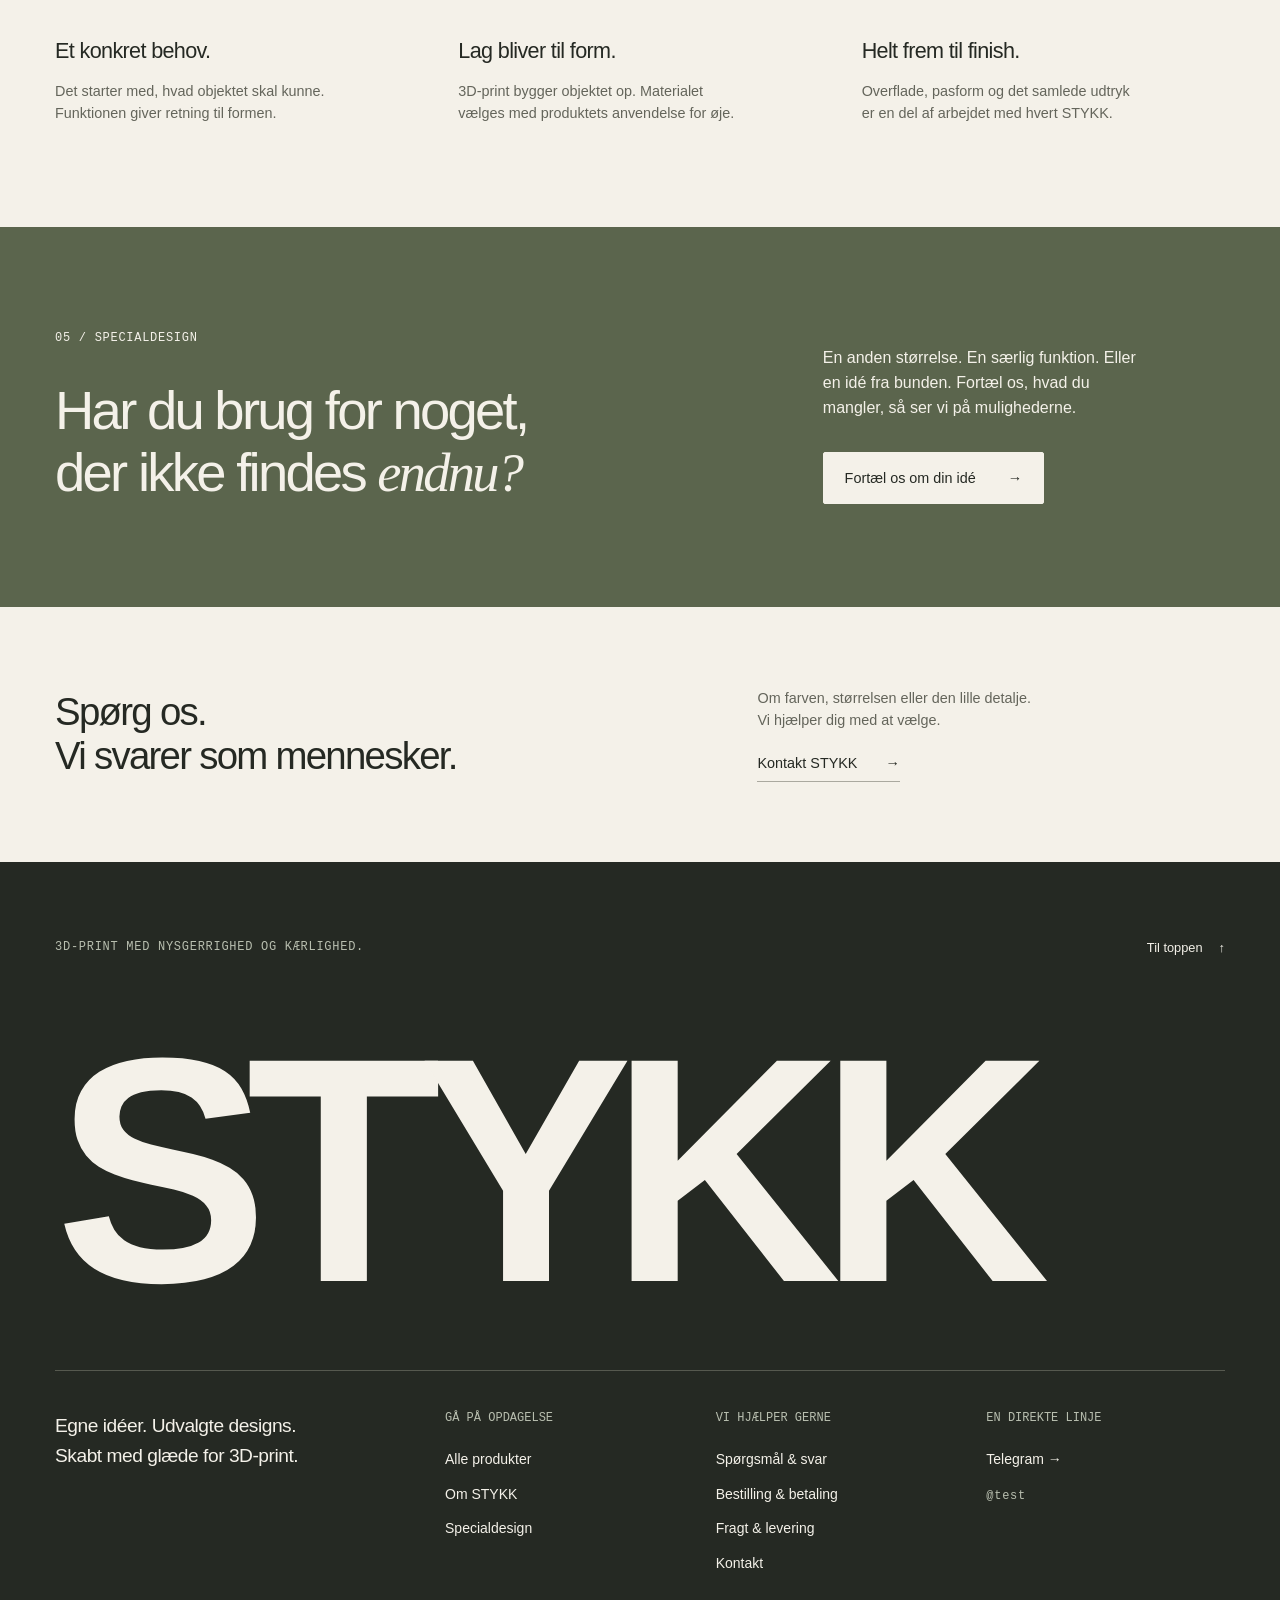
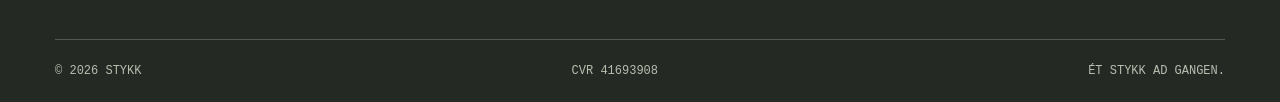
==== commit f8825ec0: "Update STYKK hobby and 3D-print brand copy" ====
--- a/index.html
+++ b/index.html
@@ -3,19 +3,19 @@
 <head>
 <meta charset="utf-8">
 <meta name="viewport" content="width=device-width, initial-scale=1">
-<title>STYKK — Nordisk design, printet med omtanke</title>
-<meta name="description" content="STYKK skaber nordisk inspirerede designobjekter til hverdagen. Udforsk knager, tilbehør og dekorative STYKK, fremstillet med 3D-print.">
+<title>STYKK — Smukke designs, skabt med glæde for 3D-print</title>
+<meta name="description" content="STYKK er en hobby med glæde for 3D-print og smukke designs. Gå på opdagelse i egne projekter og udvalgte licenskøbte designs.">
 <link rel="canonical" href="https://melorm301.github.io/3d-shop/">
 <meta property="og:type" content="website">
 <meta property="og:site_name" content="STYKK">
-<meta property="og:title" content="STYKK — Nordisk design, printet med omtanke">
-<meta property="og:description" content="STYKK skaber nordisk inspirerede designobjekter til hverdagen. Udforsk knager, tilbehør og dekorative STYKK, fremstillet med 3D-print.">
+<meta property="og:title" content="STYKK — Smukke designs, skabt med glæde for 3D-print">
+<meta property="og:description" content="STYKK er en hobby med glæde for 3D-print og smukke designs. Gå på opdagelse i egne projekter og udvalgte licenskøbte designs.">
 <meta property="og:url" content="https://melorm301.github.io/3d-shop/">
 <meta property="og:image" content="https://melorm301.github.io/3d-shop/images/stykk/bue-knage.webp">
 <meta name="theme-color" content="#f4f1e9">
 <link rel="manifest" href="assets/site.webmanifest">
 <link rel="icon" href="assets/favicon.svg" type="image/svg+xml">
-<link rel="stylesheet" href="css/style.css?v=20261003-stykk-1">
+<link rel="stylesheet" href="css/style.css?v=20261005-wallart-1">
 <script type="application/ld+json">{"@context":"https://schema.org","@graph":[{"@type":"WebSite","@id":"https://melorm301.github.io/3d-shop/#website","url":"https://melorm301.github.io/3d-shop/","name":"STYKK","inLanguage":"da"},{"@type":"Organization","@id":"https://melorm301.github.io/3d-shop/#organization","name":"STYKK","url":"https://melorm301.github.io/3d-shop/","identifier":{"@type":"PropertyValue","propertyID":"CVR","value":"41693908"}}]}</script>
 </head>
 <body class="page-index">
@@ -32,17 +32,17 @@
   <dialog class="mobile-nav" id="mobile-nav" data-mobile-nav aria-label="Hovedmenu">
     <div class="mobile-nav-top"><a class="brand" href="index.html"><span class="brand-name" data-shop-name>STYKK</span></a><button class="icon-button" type="button" data-nav-close aria-label="Luk menu"><span data-icon="x"></span></button></div>
     <p class="eyebrow">Gå på opdagelse</p><nav aria-label="Mobilmenu"><a href="shop.html"><span>Shop</span><span class="arrow" aria-hidden="true">→</span></a><a href="about.html"><span>Om STYKK</span><span class="arrow" aria-hidden="true">→</span></a><a href="contact.html#custom"><span>Specialdesign</span><span class="arrow" aria-hidden="true">→</span></a><a href="contact.html"><span>Kontakt</span><span class="arrow" aria-hidden="true">→</span></a><a href="cart.html"><span>Din kurv</span><span class="arrow" aria-hidden="true">→</span></a></nav>
-    <p class="mobile-nav-note">Ét STYKK ad gangen.<br>Lavet lag for lag.</p>
+    <p class="mobile-nav-note">En hobby med 3D-print.<br>Egne idéer, udvalgt med omhu.</p>
   </dialog>
 </header>
 <noscript><nav class="wrap no-js-nav" aria-label="Menu uden JavaScript"><a href="index.html">Forside</a><a href="shop.html">Shop</a><a href="contact.html">Kontakt</a><a href="faq.html">FAQ</a></nav></noscript>
 <main id="main">
 
 <section class="st-hero" aria-labelledby="hero-title">
- <div class="st-hero-copy"><p class="eyebrow">STYKK / Objekter til hverdagen</p><h1 id="hero-title">Nordisk design.<br>Printet med<br><em>omtanke.</em></h1><p class="st-hero-lede">Små ting, der gør en forskel.<br>I rummet. I hverdagen.</p><a class="btn btn-light" href="shop.html">Se kollektionen <span class="arrow" aria-hidden="true">→</span></a><a class="st-hero-about" href="about.html">Lær STYKK at kende</a><span class="st-hero-index mono">01 — Form møder funktion</span></div>
+ <div class="st-hero-copy"><p class="eyebrow">STYKK / En hobby med 3D-print</p><h1 id="hero-title">Smukke designs.<br>Printet med<br><em>glæde.</em></h1><p class="st-hero-lede">Egne idéer. Udvalgte designs.<br>Skabt med glæde for 3D-print.</p><a class="btn btn-light" href="shop.html">Se kollektionen <span class="arrow" aria-hidden="true">→</span></a><a class="st-hero-about" href="about.html">Lær STYKK at kende</a><span class="st-hero-index mono">01 — Form møder funktion</span></div>
  <div class="st-hero-visual"><a href="product.html?id=bue-knage" aria-label="Se Bue-knagen"><img src="images/stykk/bue-knage.webp" srcset="images/stykk/bue-knage-480.webp 480w, images/stykk/bue-knage.webp 1000w" sizes="(max-width: 767px) 100vw, 55vw" width="1000" height="750" alt="Bue-knagen i varm brun, lys og mørk udgave, med ribbet overflade og afrundet form" decoding="async" fetchpriority="high"></a><div class="st-image-caption"><span>Bue / knage</span><a href="product.html?id=bue-knage">Se nærmere <span aria-hidden="true">→</span></a></div></div>
 </section>
-<div class="st-intro-line wrap"><p>Gennemtænkt form. Helt almindelig hverdag.</p><a href="#udvalgt" aria-label="Gå til udvalgte STYKK">Gå på opdagelse <span aria-hidden="true">↓</span></a></div>
+<div class="st-intro-line wrap"><p>Egne idéer. Udvalgte designs. Printet med glæde.</p><a href="#udvalgt" aria-label="Gå til udvalgte STYKK">Gå på opdagelse <span aria-hidden="true">↓</span></a></div>
 <section class="section st-selected" id="udvalgt"><div class="wrap"><div class="section-head"><div><p class="eyebrow">01 / Udvalgte STYKK</p><h2 class="h2">En plads.<br>Et lille formål.</h2></div><div class="section-head-aside"><p>En knage ved døren.<br>En detalje i rummet.<br>Design, der får lov at blive brugt.</p><a class="link-quiet" href="shop.html">Hele kollektionen <span class="arrow" aria-hidden="true">→</span></a></div></div><div class="product-grid product-grid--featured" data-products data-limit="3">
 <article class="pcard"><a class="pcard-link" href="product.html?id=rib-vaeg"><span class="pcard-media"><img src="images/stykk/rib-vaeg.webp" decoding="async" loading="lazy" width="1000" height="750" srcset="images/stykk/rib-vaeg-480.webp 480w, images/stykk/rib-vaeg-960.webp 960w, images/stykk/rib-vaeg.webp 1000w" sizes="(max-width: 479px) 92vw, (max-width: 767px) 44vw, 30vw" alt="Tre Rib-vægknager med afrundede kroge og lodrette ribber i brun, lys og mørk farve"></span><span class="pcard-body"><span class="pcard-meta"><span class="pcard-name">Rib / vægknage</span><span class="pcard-price" title="Vejledende pris pr. STYKK">ca. 89 DKK</span></span><span class="category-tag">Bolig</span><span class="pcard-desc body-sm">En enkel knage. En tydelig rytme.</span><span class="pcard-swatches" aria-label="Farver vist på billederne: Varm brun, Lys, Mørk"><i style="background:#aa7955" aria-hidden="true"></i><i style="background:#e3dfd5" aria-hidden="true"></i><i style="background:#343737" aria-hidden="true"></i></span></span></a><a class="btn btn-sm pcard-add" href="product.html?id=rib-vaeg">Vælg variant <span class="arrow" aria-hidden="true">→</span></a></article>
 <article class="pcard"><a class="pcard-link" href="product.html?id=bue-knage"><span class="pcard-media"><img src="images/stykk/bue-knage.webp" decoding="async" loading="lazy" width="1000" height="750" srcset="images/stykk/bue-knage-480.webp 480w, images/stykk/bue-knage-960.webp 960w, images/stykk/bue-knage.webp 1000w" sizes="(max-width: 479px) 92vw, (max-width: 767px) 44vw, 30vw" alt="Tre Bue-knager i brun, lys og mørk farve med en stofstrop i den brune knage"><img class="pcard-secondary" src="images/stykk/bue-knage-02.webp" decoding="async" loading="lazy" width="1000" height="750" srcset="images/stykk/bue-knage-02-480.webp 480w, images/stykk/bue-knage-02-960.webp 960w, images/stykk/bue-knage-02.webp 1000w" sizes="(max-width: 479px) 92vw, (max-width: 767px) 44vw, 30vw" alt="" aria-hidden="true"></span><span class="pcard-body"><span class="pcard-meta"><span class="pcard-name">Bue / knage</span><span class="pcard-price" title="Vejledende pris pr. STYKK">ca. 109 DKK</span></span><span class="category-tag">Bolig</span><span class="pcard-desc body-sm">En blød bue til det, der skal hænge.</span><span class="pcard-swatches" aria-label="Farver vist på billederne: Varm brun, Lys, Mørk"><i style="background:#aa7955" aria-hidden="true"></i><i style="background:#e3dfd5" aria-hidden="true"></i><i style="background:#343737" aria-hidden="true"></i></span></span></a><a class="btn btn-sm pcard-add" href="product.html?id=bue-knage">Vælg variant <span class="arrow" aria-hidden="true">→</span></a></article>
@@ -63,22 +63,22 @@
 
 </main>
 <footer class="site-footer"><div class="wrap">
-  <div class="footer-top"><p class="eyebrow">Nordisk design, printet med omtanke.</p><a class="footer-to-top" href="#main" aria-label="Til toppen">Til toppen <span aria-hidden="true">↑</span></a></div>
+  <div class="footer-top"><p class="eyebrow">3D-print med nysgerrighed og kærlighed.</p><a class="footer-to-top" href="#main" aria-label="Til toppen">Til toppen <span aria-hidden="true">↑</span></a></div>
   <a class="footer-wordmark" href="index.html" aria-label="STYKK, forside">STYKK</a>
   <div class="footer-grid">
-    <p class="footer-about">Form. Funktion. Materiale.<br>Objekter til hverdagen.</p>
+    <p class="footer-about">Egne idéer. Udvalgte designs.<br>Skabt med glæde for 3D-print.</p>
     <div class="footer-col"><h2>Gå på opdagelse</h2><ul><li><a href="shop.html">Alle produkter</a></li><li><a href="about.html">Om STYKK</a></li><li><a href="contact.html#custom">Specialdesign</a></li></ul></div>
     <div class="footer-col"><h2>Vi hjælper gerne</h2><ul><li><a href="faq.html">Spørgsmål &amp; svar</a></li><li><a href="faq.html#orders">Bestilling &amp; betaling</a></li><li><a href="faq.html#shipping">Fragt &amp; levering</a></li><li><a href="contact.html">Kontakt</a></li></ul></div>
     <div class="footer-col"><h2>En direkte linje</h2><ul><li><a href="https://t.me/test" data-shop-telegram target="_blank" rel="noopener noreferrer">Telegram <span class="arrow" aria-hidden="true">→</span></a></li><li><span class="mono telegram-handle" data-shop-telegram-handle>@test</span></li></ul></div>
   </div>
   <div class="footer-bottom"><span>© <span data-shop-year>2026</span> <span data-shop-name>STYKK</span></span><span>CVR <span data-shop-cvr>41693908</span></span><span>Ét STYKK ad gangen.</span></div>
 </div></footer>
-<script src="js/products.js?v=20261003-stykk-1"></script>
-<script src="js/image-data.js?v=20261003-stykk-1"></script>
-<script src="js/ui.js?v=20261003-stykk-1"></script>
-<script src="js/cart.js?v=20261003-stykk-1"></script>
-<script src="js/catalog.js?v=20261003-stykk-1"></script>
-<script src="js/product.js?v=20261003-stykk-1"></script>
-<script src="js/main.js?v=20261003-stykk-1"></script>
+<script src="js/products.js?v=20261005-wallart-1"></script>
+<script src="js/image-data.js?v=20261005-wallart-1"></script>
+<script src="js/ui.js?v=20261005-wallart-1"></script>
+<script src="js/cart.js?v=20261005-wallart-1"></script>
+<script src="js/catalog.js?v=20261005-wallart-1"></script>
+<script src="js/product.js?v=20261005-wallart-1"></script>
+<script src="js/main.js?v=20261005-wallart-1"></script>
 </body>
 </html>
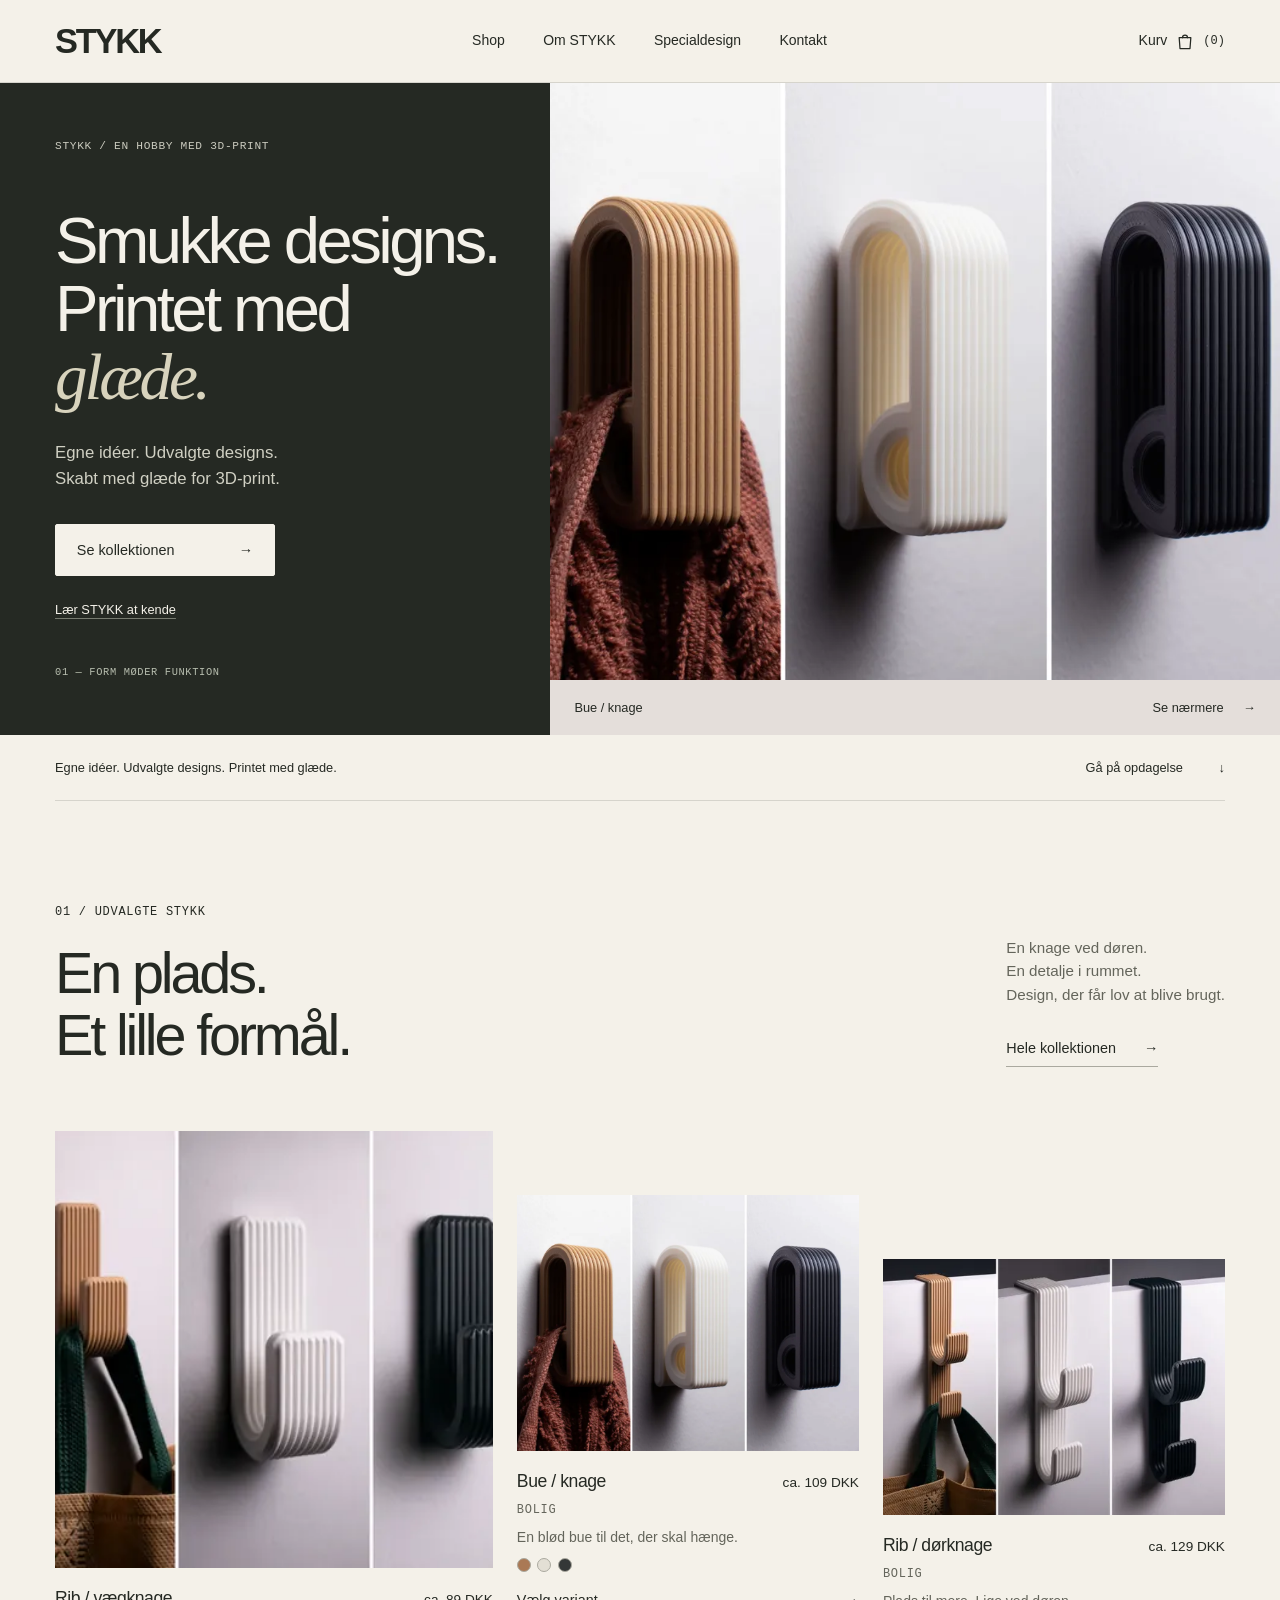
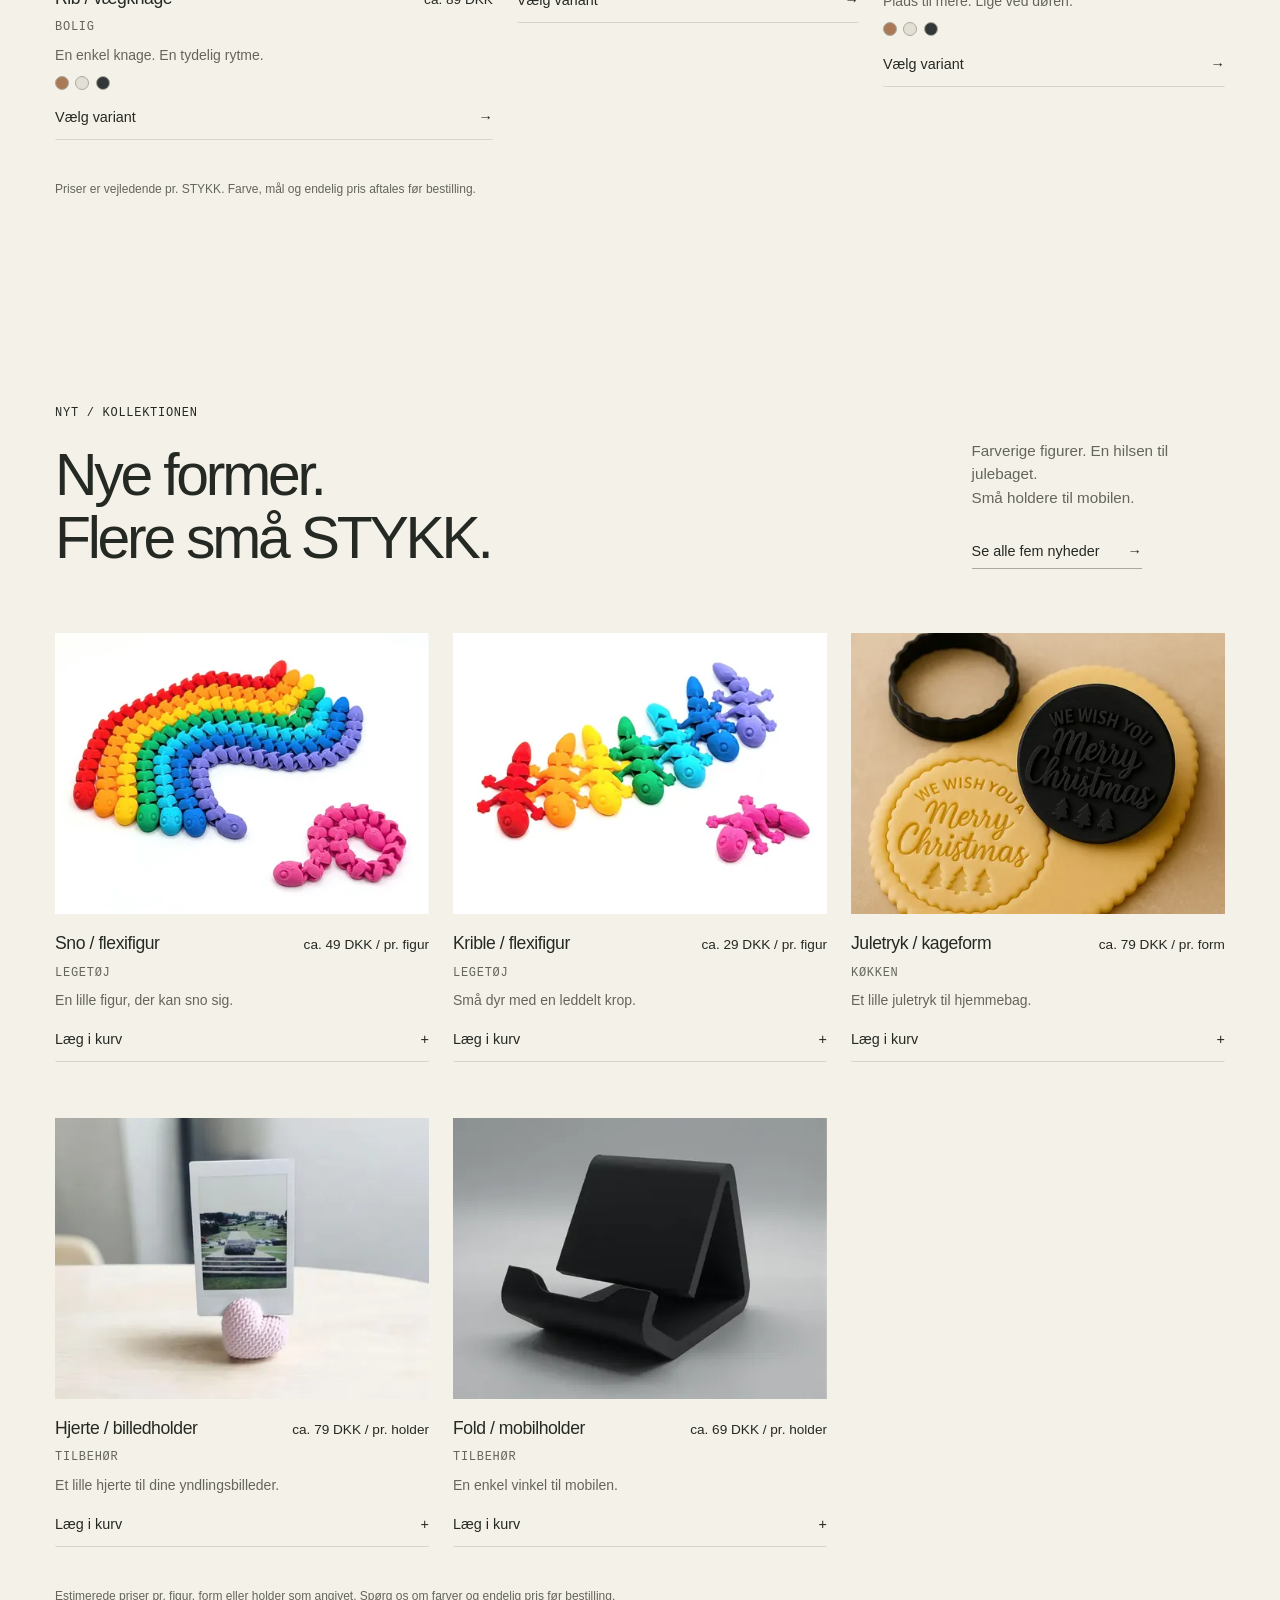
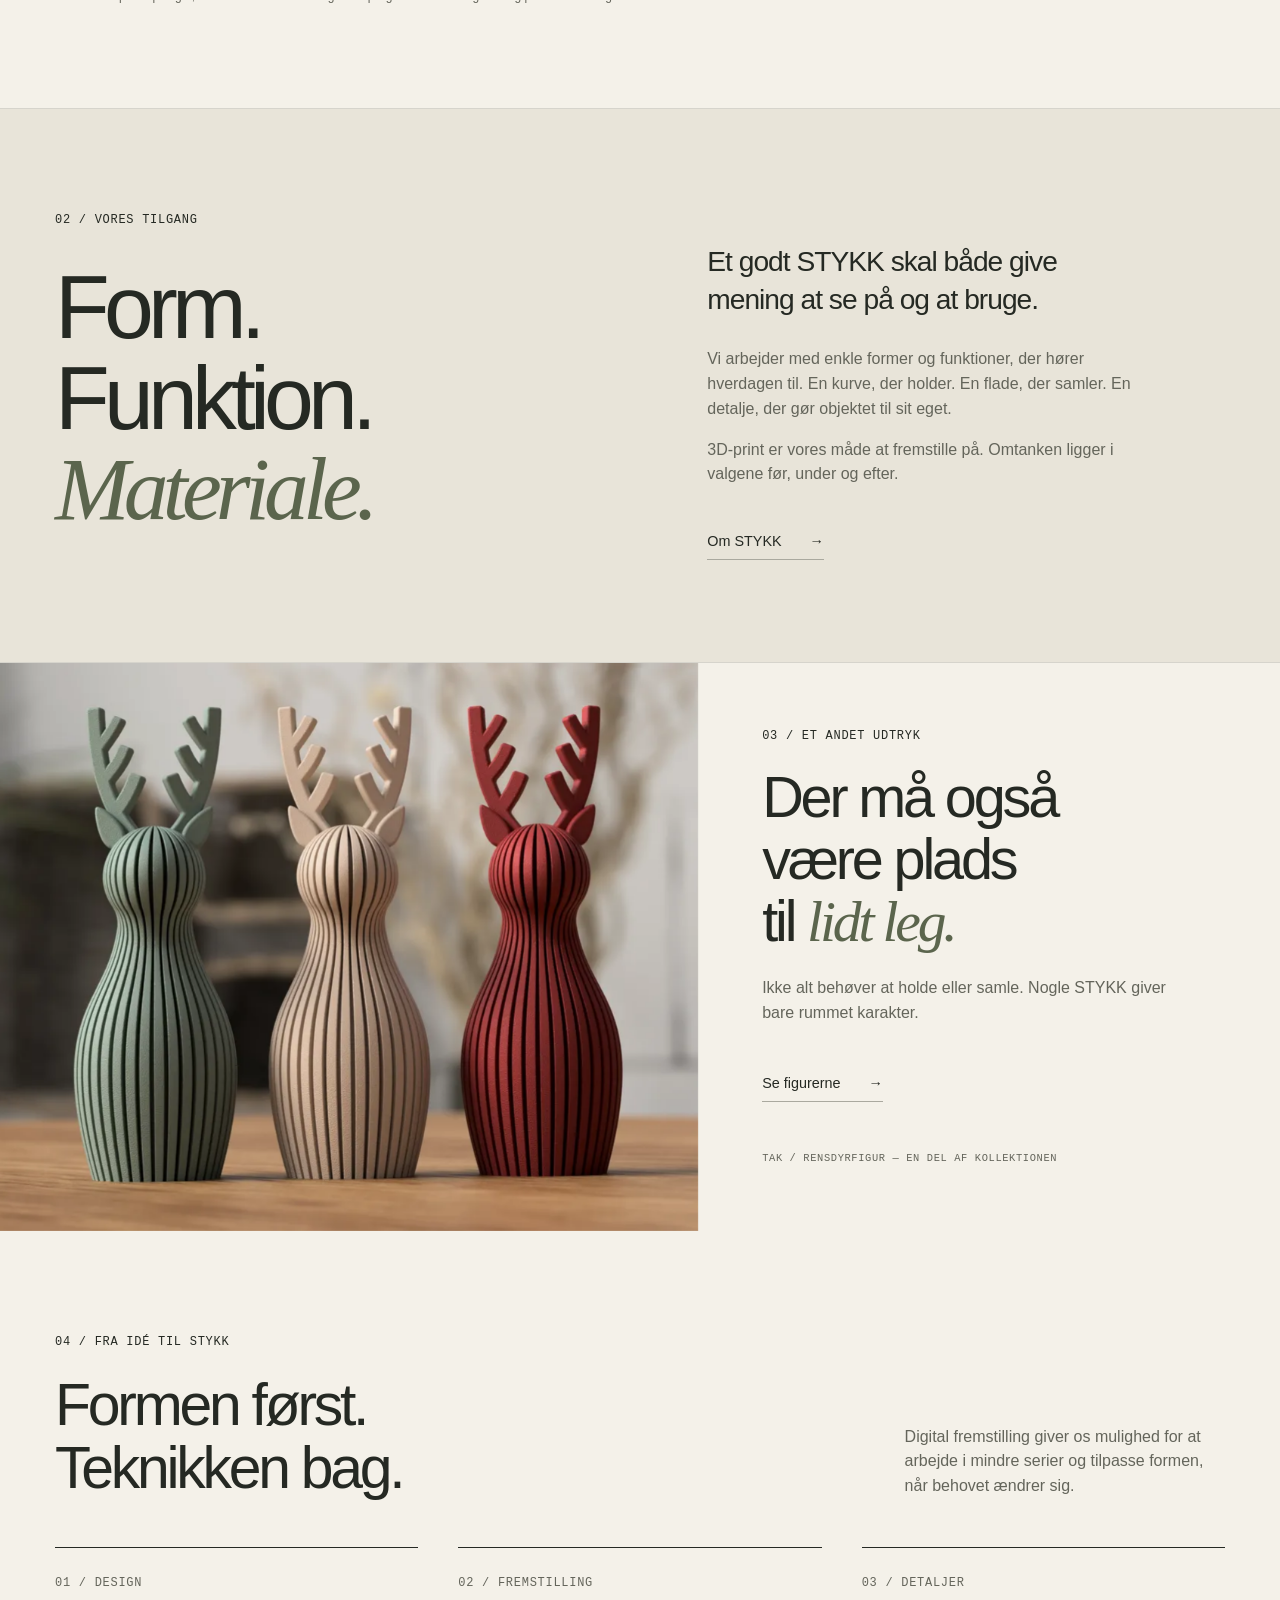
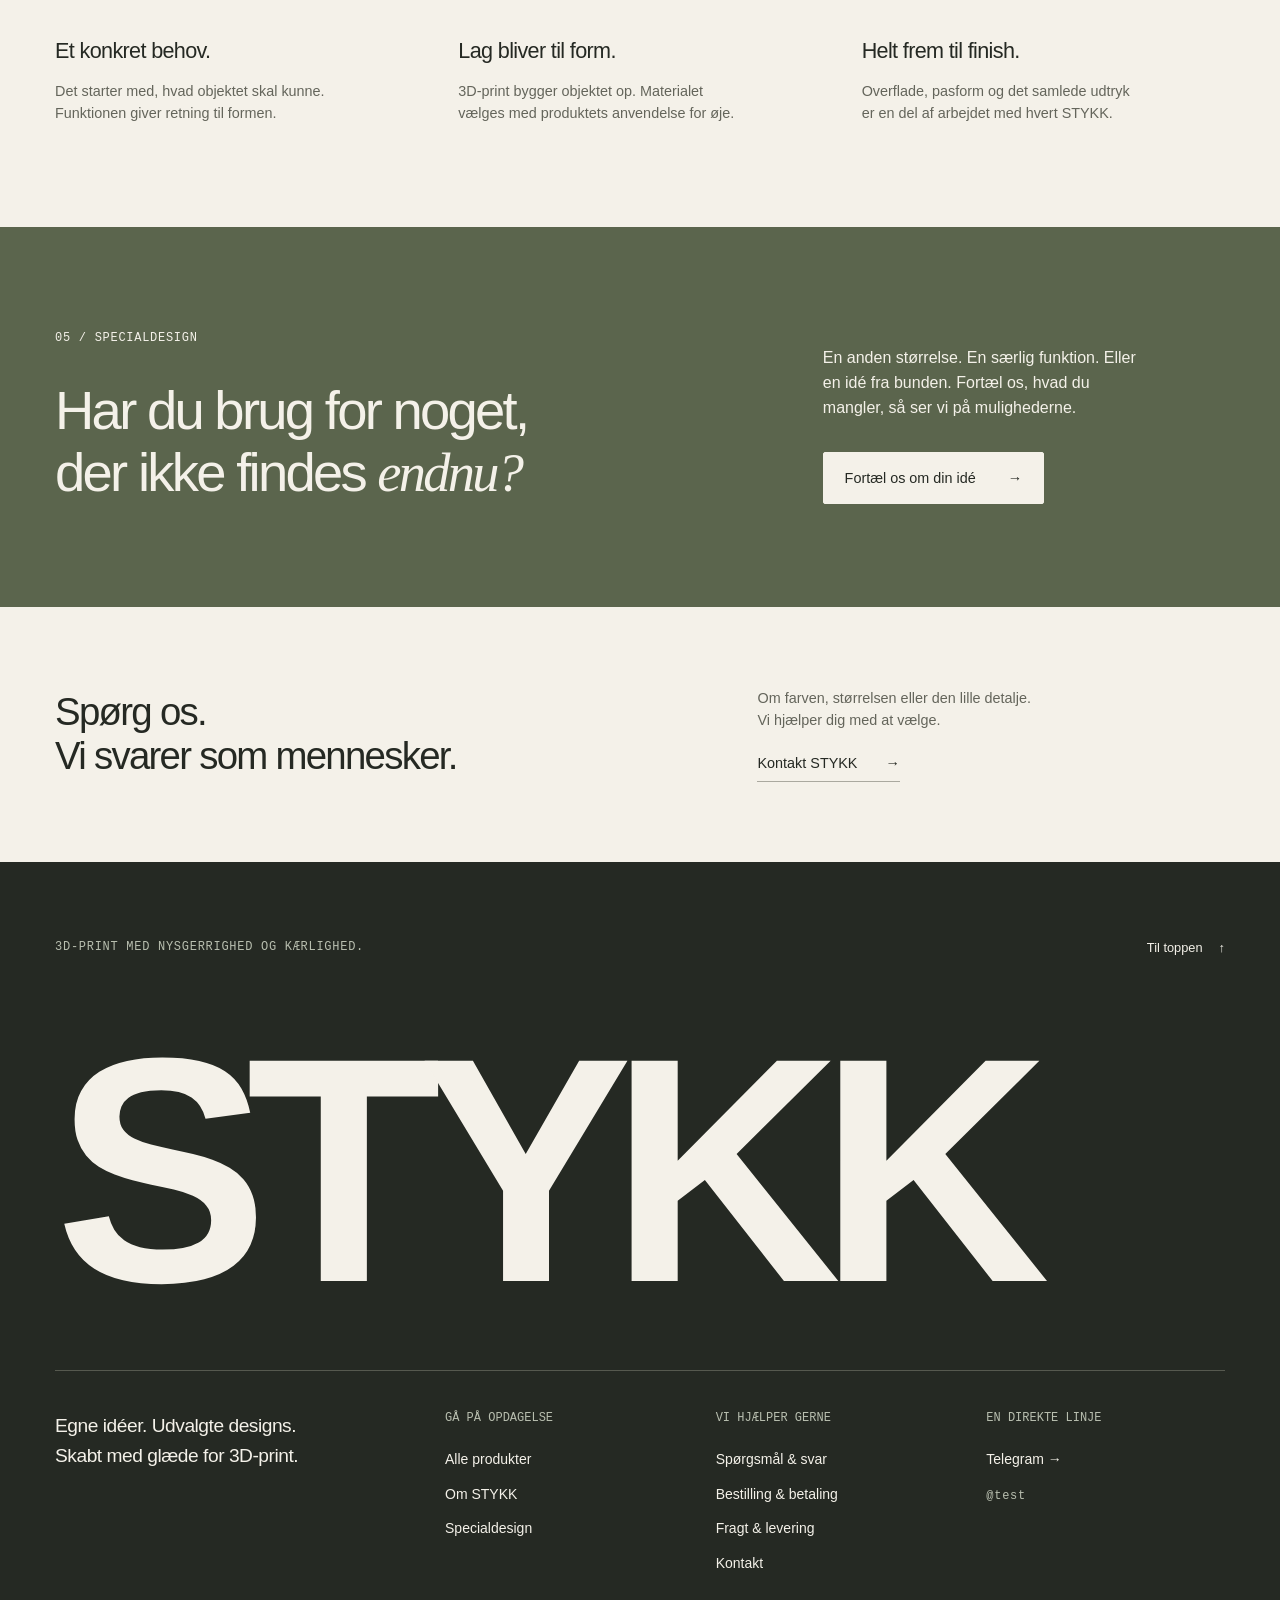
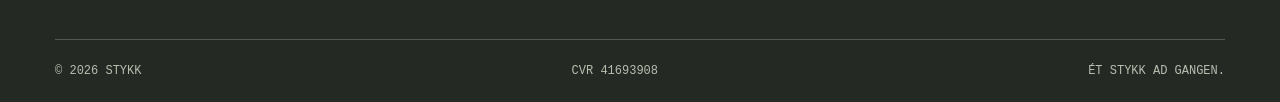
==== commit 1a85efdf: "Clarify figure and photo holder product names" ====
--- a/index.html
+++ b/index.html
@@ -52,11 +52,11 @@
 <article class="pcard"><a class="pcard-link" href="product.html?id=sno-flexifigur"><span class="pcard-media"><img src="images/stykk/sno-flexifigur.webp" decoding="async" loading="lazy" width="1000" height="749" srcset="images/stykk/sno-flexifigur-480.webp 480w, images/stykk/sno-flexifigur-960.webp 960w, images/stykk/sno-flexifigur.webp 1000w" sizes="(max-width: 479px) 92vw, (max-width: 767px) 44vw, 30vw" alt="Række af farverige, leddelte figurer formet i buede slangeagtige kurver med en mindre pink figur foran"></span><span class="pcard-body"><span class="pcard-meta"><span class="pcard-name">Sno / flexifigur</span><span class="pcard-price" title="Vejledende pris pr. STYKK">ca. 49 DKK / pr. figur</span></span><span class="category-tag">Legetøj</span><span class="pcard-desc body-sm">En lille figur, der kan sno sig.</span></span></a><button class="btn btn-sm pcard-add" type="button" data-add-product="sno-flexifigur" aria-label="Læg Sno / flexifigur i kurv">Læg i kurv <span class="arrow" aria-hidden="true">+</span></button></article>
 <article class="pcard"><a class="pcard-link" href="product.html?id=krible-flexifigur"><span class="pcard-media"><img src="images/stykk/krible-flexifigur.webp" decoding="async" loading="lazy" width="1000" height="750" srcset="images/stykk/krible-flexifigur-480.webp 480w, images/stykk/krible-flexifigur-960.webp 960w, images/stykk/krible-flexifigur.webp 1000w" sizes="(max-width: 479px) 92vw, (max-width: 767px) 44vw, 30vw" alt="Små, farverige leddelte dyrefigurer vist på række i regnbuens farver med en pink figur separat"></span><span class="pcard-body"><span class="pcard-meta"><span class="pcard-name">Krible / flexifigur</span><span class="pcard-price" title="Vejledende pris pr. STYKK">ca. 29 DKK / pr. figur</span></span><span class="category-tag">Legetøj</span><span class="pcard-desc body-sm">Små dyr med en leddelt krop.</span></span></a><button class="btn btn-sm pcard-add" type="button" data-add-product="krible-flexifigur" aria-label="Læg Krible / flexifigur i kurv">Læg i kurv <span class="arrow" aria-hidden="true">+</span></button></article>
 <article class="pcard"><a class="pcard-link" href="product.html?id=juletryk-kageform"><span class="pcard-media"><img src="images/stykk/juletryk-kageform.webp" decoding="async" loading="lazy" width="1000" height="750" srcset="images/stykk/juletryk-kageform-480.webp 480w, images/stykk/juletryk-kageform-960.webp 960w, images/stykk/juletryk-kageform.webp 1000w" sizes="(max-width: 479px) 92vw, (max-width: 767px) 44vw, 30vw" alt="Rund kageform med Merry Christmas-tekst vist sammen med stemplede småkager"></span><span class="pcard-body"><span class="pcard-meta"><span class="pcard-name">Juletryk / kageform</span><span class="pcard-price" title="Vejledende pris pr. STYKK">ca. 79 DKK / pr. form</span></span><span class="category-tag">Køkken</span><span class="pcard-desc body-sm">Et lille juletryk til hjemmebag.</span></span></a><button class="btn btn-sm pcard-add" type="button" data-add-product="juletryk-kageform" aria-label="Læg Juletryk / kageform i kurv">Læg i kurv <span class="arrow" aria-hidden="true">+</span></button></article>
-<article class="pcard"><a class="pcard-link" href="product.html?id=punkt-mobilholder"><span class="pcard-media"><img src="images/stykk/punkt-mobilholder.webp" decoding="async" loading="lazy" width="1000" height="750" srcset="images/stykk/punkt-mobilholder-480.webp 480w, images/stykk/punkt-mobilholder-960.webp 960w, images/stykk/punkt-mobilholder.webp 1000w" sizes="(max-width: 479px) 92vw, (max-width: 767px) 44vw, 30vw" alt="Lys mobilskærm placeret lodret i en lille rund, rosa holder på et bord"></span><span class="pcard-body"><span class="pcard-meta"><span class="pcard-name">Punkt / mobilholder</span><span class="pcard-price" title="Vejledende pris pr. STYKK">ca. 79 DKK / pr. holder</span></span><span class="category-tag">Tilbehør</span><span class="pcard-desc body-sm">Et blødt punkt til mobilen.</span></span></a><button class="btn btn-sm pcard-add" type="button" data-add-product="punkt-mobilholder" aria-label="Læg Punkt / mobilholder i kurv">Læg i kurv <span class="arrow" aria-hidden="true">+</span></button></article>
+<article class="pcard"><a class="pcard-link" href="product.html?id=punkt-mobilholder"><span class="pcard-media"><img src="images/stykk/punkt-mobilholder.webp" decoding="async" loading="lazy" width="1000" height="750" srcset="images/stykk/punkt-mobilholder-480.webp 480w, images/stykk/punkt-mobilholder-960.webp 960w, images/stykk/punkt-mobilholder.webp 1000w" sizes="(max-width: 479px) 92vw, (max-width: 767px) 44vw, 30vw" alt="Et lyserødt, rillet hjerte holder et foto fremme på et bord"></span><span class="pcard-body"><span class="pcard-meta"><span class="pcard-name">Hjerte / billedholder</span><span class="pcard-price" title="Vejledende pris pr. STYKK">ca. 79 DKK / pr. holder</span></span><span class="category-tag">Tilbehør</span><span class="pcard-desc body-sm">Et lille hjerte til dine yndlingsbilleder.</span></span></a><button class="btn btn-sm pcard-add" type="button" data-add-product="punkt-mobilholder" aria-label="Læg Hjerte / billedholder i kurv">Læg i kurv <span class="arrow" aria-hidden="true">+</span></button></article>
 <article class="pcard"><a class="pcard-link" href="product.html?id=fold-mobilholder"><span class="pcard-media"><img src="images/stykk/fold-mobilholder.webp" decoding="async" loading="lazy" width="1000" height="750" srcset="images/stykk/fold-mobilholder-480.webp 480w, images/stykk/fold-mobilholder-960.webp 960w, images/stykk/fold-mobilholder.webp 1000w" sizes="(max-width: 479px) 92vw, (max-width: 767px) 44vw, 30vw" alt="Sort, vinklet mobilholder med bred forkant og åben trekantet sideprofil"></span><span class="pcard-body"><span class="pcard-meta"><span class="pcard-name">Fold / mobilholder</span><span class="pcard-price" title="Vejledende pris pr. STYKK">ca. 69 DKK / pr. holder</span></span><span class="category-tag">Tilbehør</span><span class="pcard-desc body-sm">En enkel vinkel til mobilen.</span></span></a><button class="btn btn-sm pcard-add" type="button" data-add-product="fold-mobilholder" aria-label="Læg Fold / mobilholder i kurv">Læg i kurv <span class="arrow" aria-hidden="true">+</span></button></article>
 </div><p class="st-price-note">Estimerede priser pr. figur, form eller holder som angivet. Spørg os om farver og endelig pris før bestilling.</p></div></section>
 <section class="st-philosophy section" id="om"><div class="wrap st-philosophy-layout"><div><p class="eyebrow">02 / Vores tilgang</p><h2>Form.<br>Funktion.<br><em>Materiale.</em></h2></div><div class="st-philosophy-copy" data-reveal><p class="st-statement">Et godt STYKK skal både give mening at se på og at bruge.</p><p>Vi arbejder med enkle former og funktioner, der hører hverdagen til. En kurve, der holder. En flade, der samler. En detalje, der gør objektet til sit eget.</p><p>3D-print er vores måde at fremstille på. Omtanken ligger i valgene før, under og efter.</p><a class="link-quiet" href="about.html">Om STYKK <span class="arrow" aria-hidden="true">→</span></a></div></div></section>
-<section class="st-editorial"><div class="st-editorial-image" data-reveal><img src="images/stykk/tak-objekt.webp" srcset="images/stykk/tak-objekt-480.webp 480w, images/stykk/tak-objekt.webp 1000w" sizes="(max-width: 767px) 100vw, 55vw" width="1000" height="750" alt="Tre Tak-objekter med bølgende ribber og stiliseret gevir i grøn, sandfarvet og rød" decoding="async" loading="lazy"></div><div class="st-editorial-copy"><p class="eyebrow">03 / Et andet udtryk</p><h2 class="h2">Der må også<br>være plads<br>til <em>lidt leg.</em></h2><p class="body mt-md">Ikke alt behøver at holde eller samle. Nogle STYKK giver bare rummet karakter.</p><a class="link-quiet mt-lg" href="shop.html?collection=objects">Se vores objekter <span class="arrow" aria-hidden="true">→</span></a><span class="mono st-editorial-note">Tak / objekt — en del af kollektionen</span></div></section>
+<section class="st-editorial"><div class="st-editorial-image" data-reveal><img src="images/stykk/tak-objekt.webp" srcset="images/stykk/tak-objekt-480.webp 480w, images/stykk/tak-objekt.webp 1000w" sizes="(max-width: 767px) 100vw, 55vw" width="1000" height="750" alt="Tre rensdyrfigurer med bølgende ribber og stiliserede gevirer i grøn, sandfarvet og rød" decoding="async" loading="lazy"></div><div class="st-editorial-copy"><p class="eyebrow">03 / Et andet udtryk</p><h2 class="h2">Der må også<br>være plads<br>til <em>lidt leg.</em></h2><p class="body mt-md">Ikke alt behøver at holde eller samle. Nogle STYKK giver bare rummet karakter.</p><a class="link-quiet mt-lg" href="shop.html?collection=figures">Se figurerne <span class="arrow" aria-hidden="true">→</span></a><span class="mono st-editorial-note">Tak / rensdyrfigur — en del af kollektionen</span></div></section>
 <section class="section st-process"><div class="wrap"><div class="section-head"><div><p class="eyebrow">04 / Fra idé til STYKK</p><h2 class="h2">Formen først.<br>Teknikken bag.</h2></div><p class="body">Digital fremstilling giver os mulighed for at arbejde i mindre serier og tilpasse formen, når behovet ændrer sig.</p></div><div class="st-process-grid"><article><span class="mono">01 / Design</span><h3>Et konkret behov.</h3><p>Det starter med, hvad objektet skal kunne. Funktionen giver retning til formen.</p></article><article><span class="mono">02 / Fremstilling</span><h3>Lag bliver til form.</h3><p>3D-print bygger objektet op. Materialet vælges med produktets anvendelse for øje.</p></article><article><span class="mono">03 / Detaljer</span><h3>Helt frem til finish.</h3><p>Overflade, pasform og det samlede udtryk er en del af arbejdet med hvert STYKK.</p></article></div></div></section>
 <section class="section st-custom"><div class="wrap st-custom-layout"><div><p class="eyebrow">05 / Specialdesign</p><h2>Har du brug for noget,<br>der ikke findes <em>endnu?</em></h2></div><div><p>En anden størrelse. En særlig funktion. Eller en idé fra bunden. Fortæl os, hvad du mangler, så ser vi på mulighederne.</p><a class="btn btn-light" href="contact.html#custom">Fortæl os om din idé <span class="arrow" aria-hidden="true">→</span></a></div></div></section>
 <section class="st-service wrap"><h2>Spørg os.<br>Vi svarer som mennesker.</h2><div><p>Om farven, størrelsen eller den lille detalje.<br>Vi hjælper dig med at vælge.</p><a class="link-quiet" href="contact.html">Kontakt STYKK <span class="arrow" aria-hidden="true">→</span></a></div></section>
